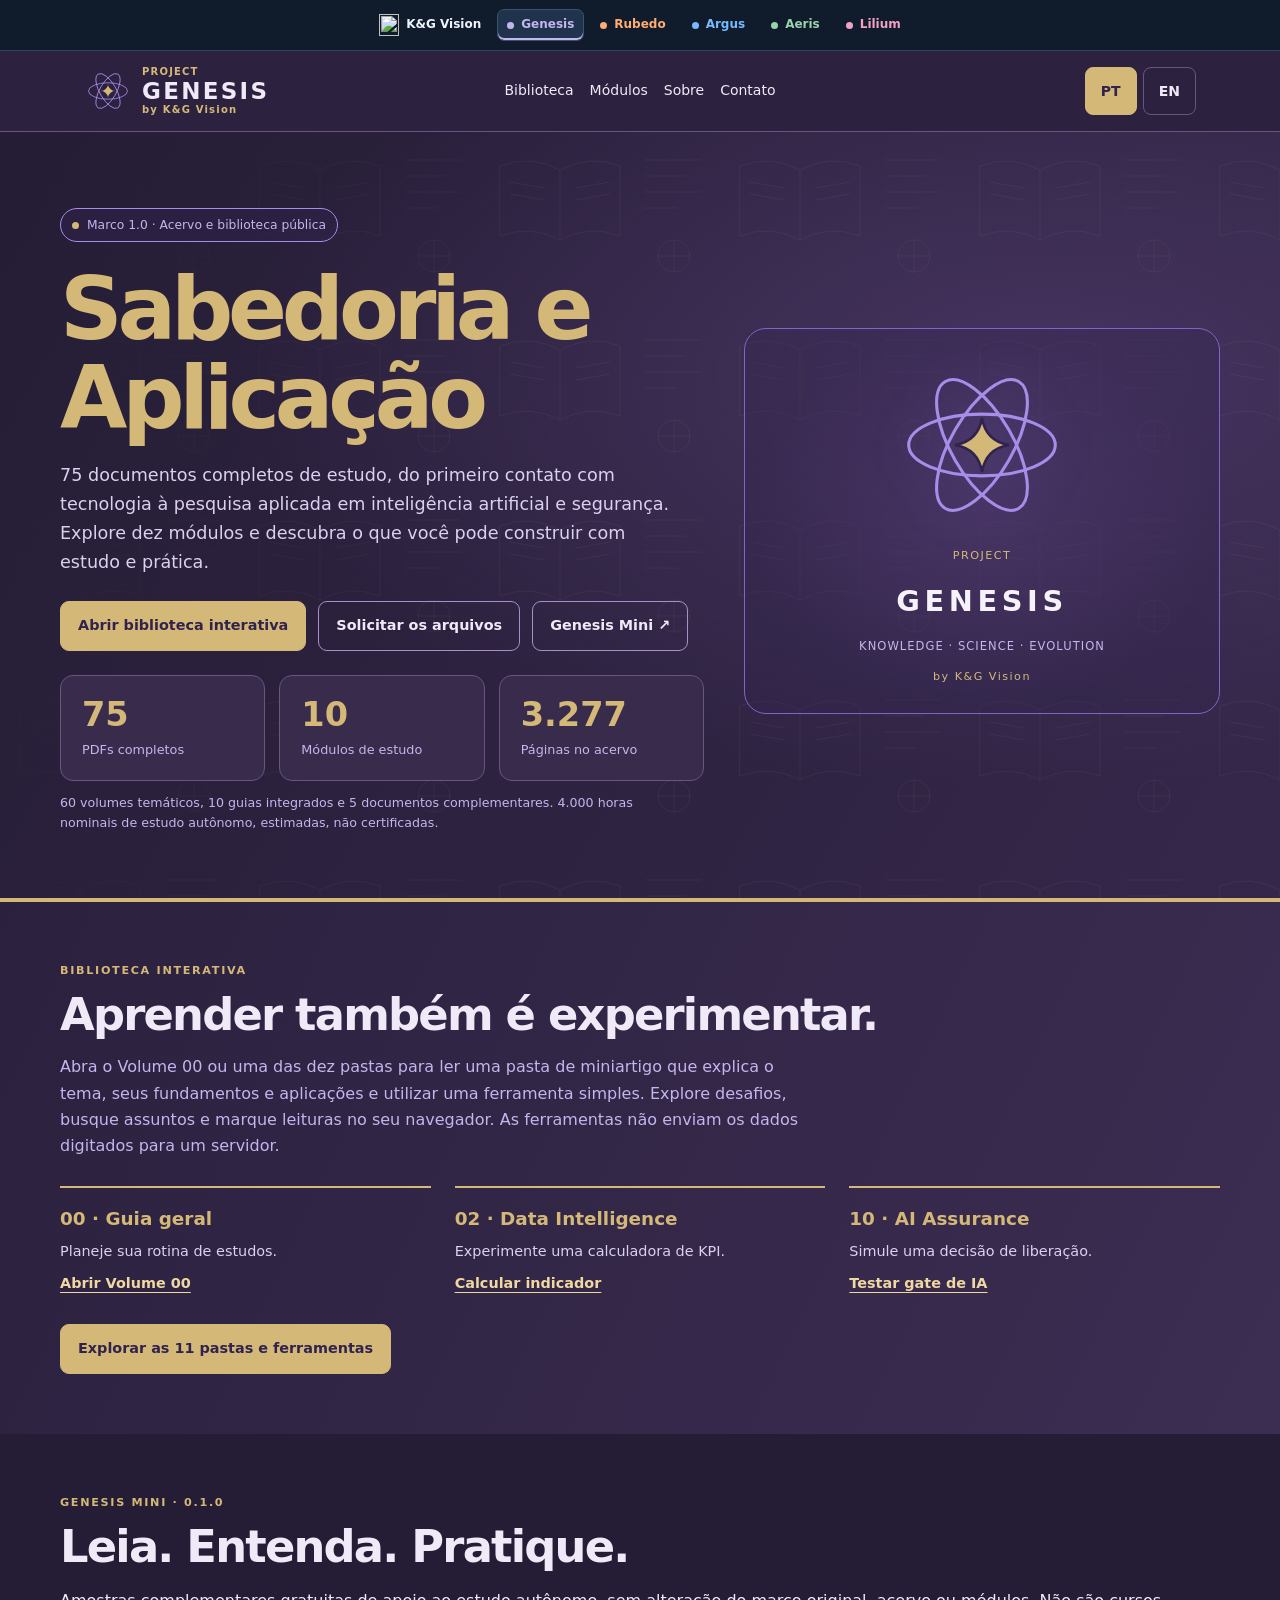
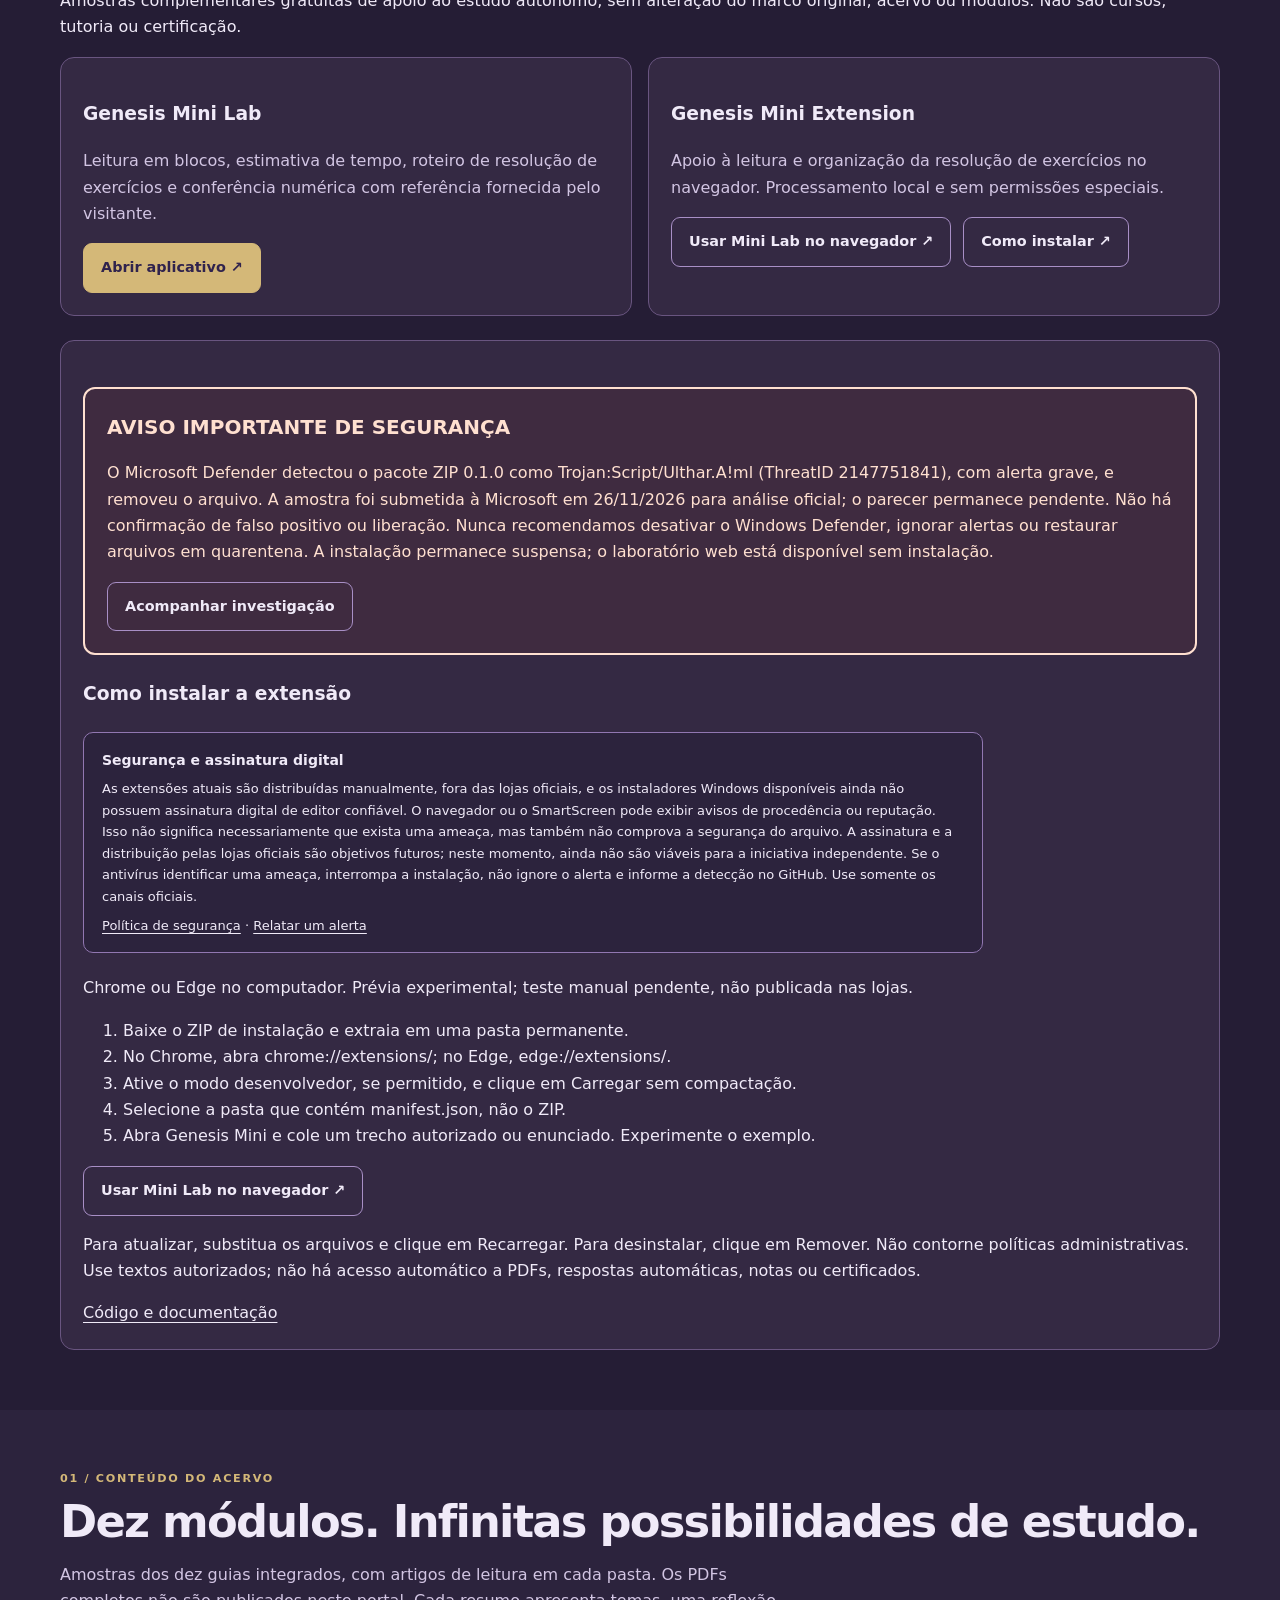
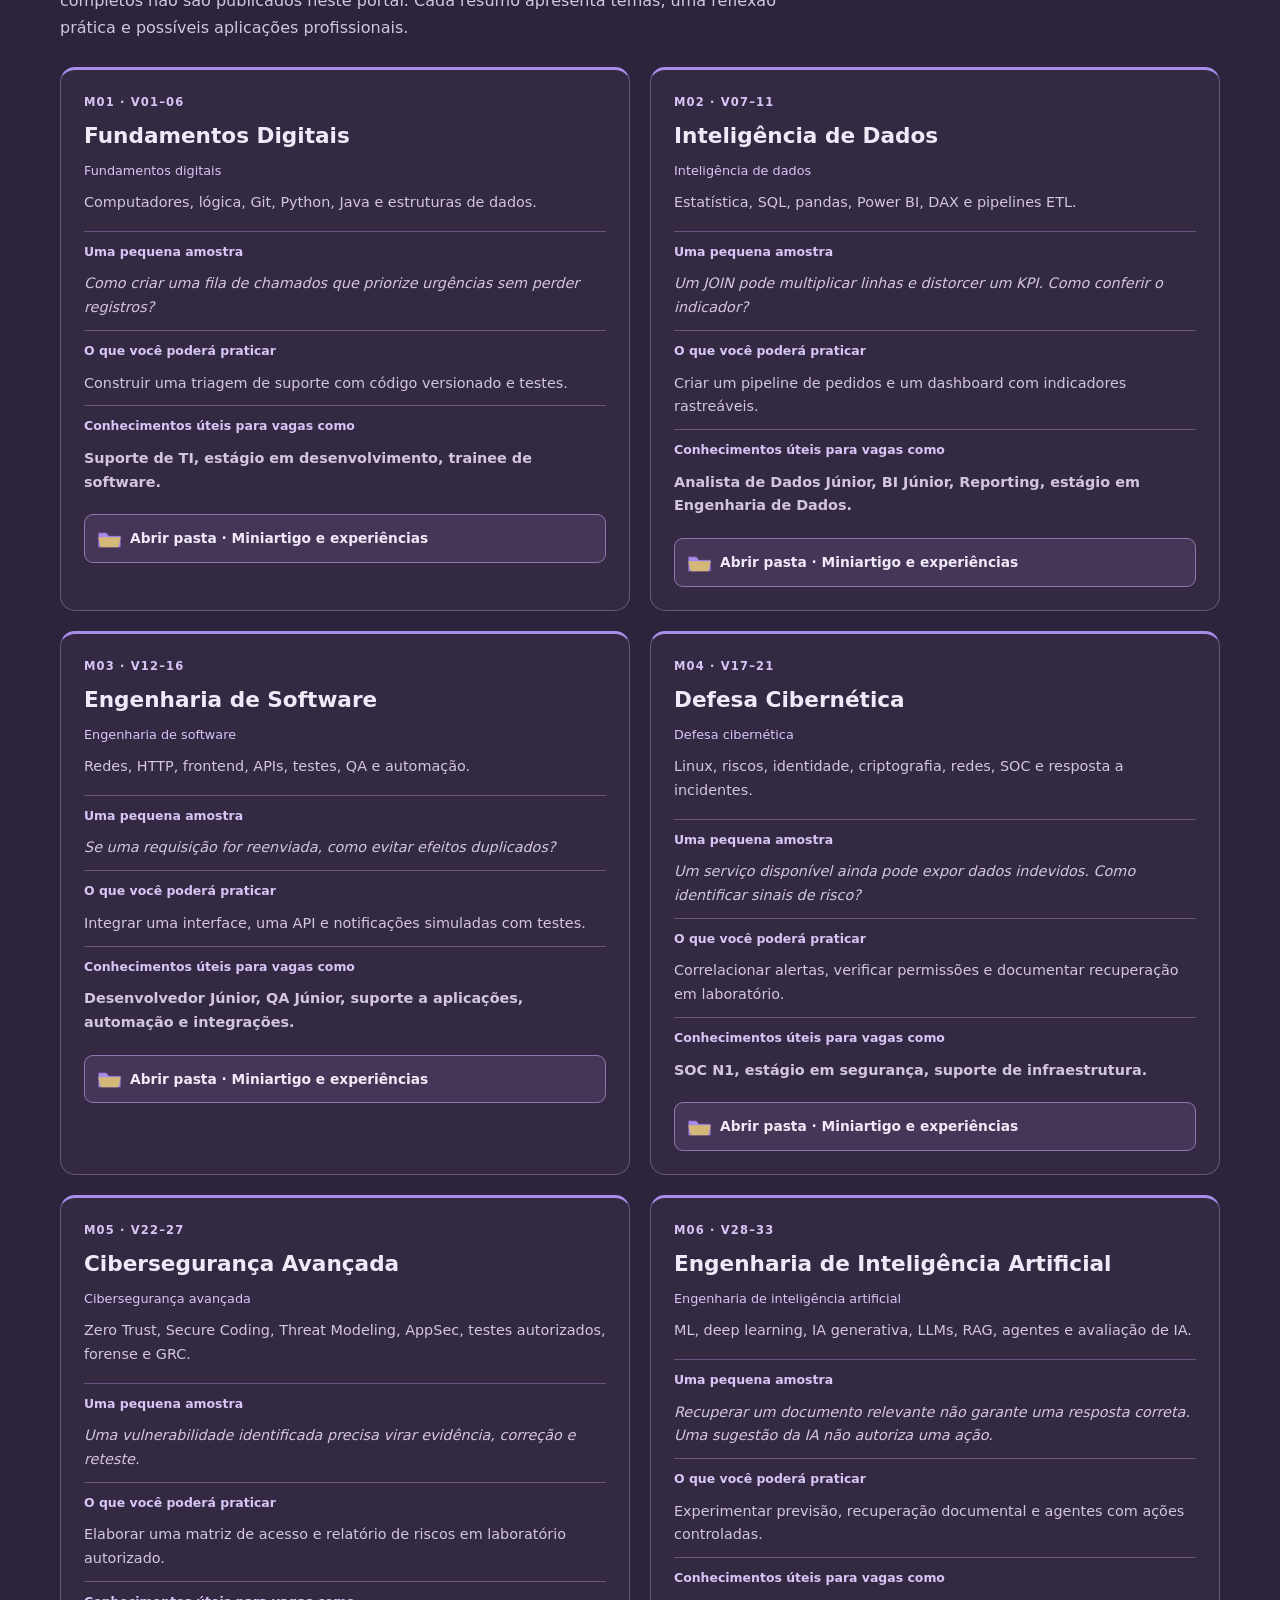
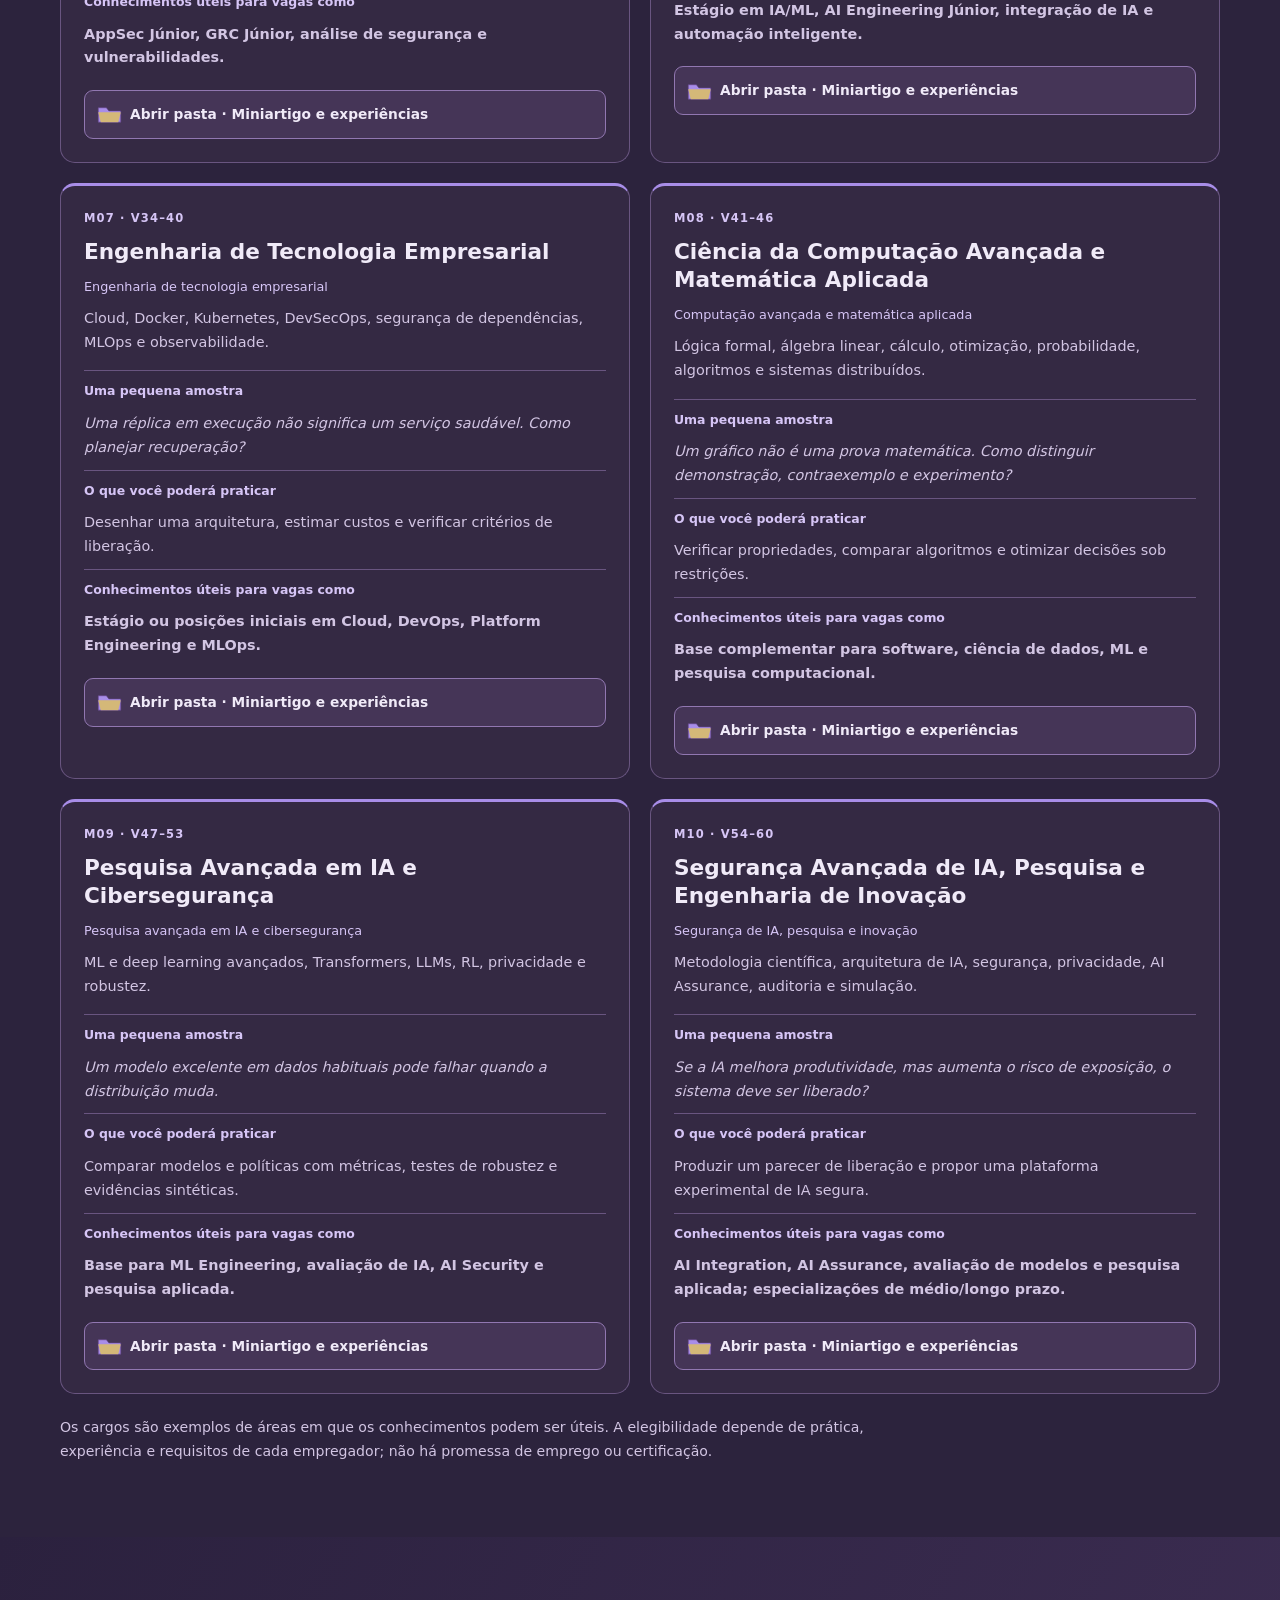
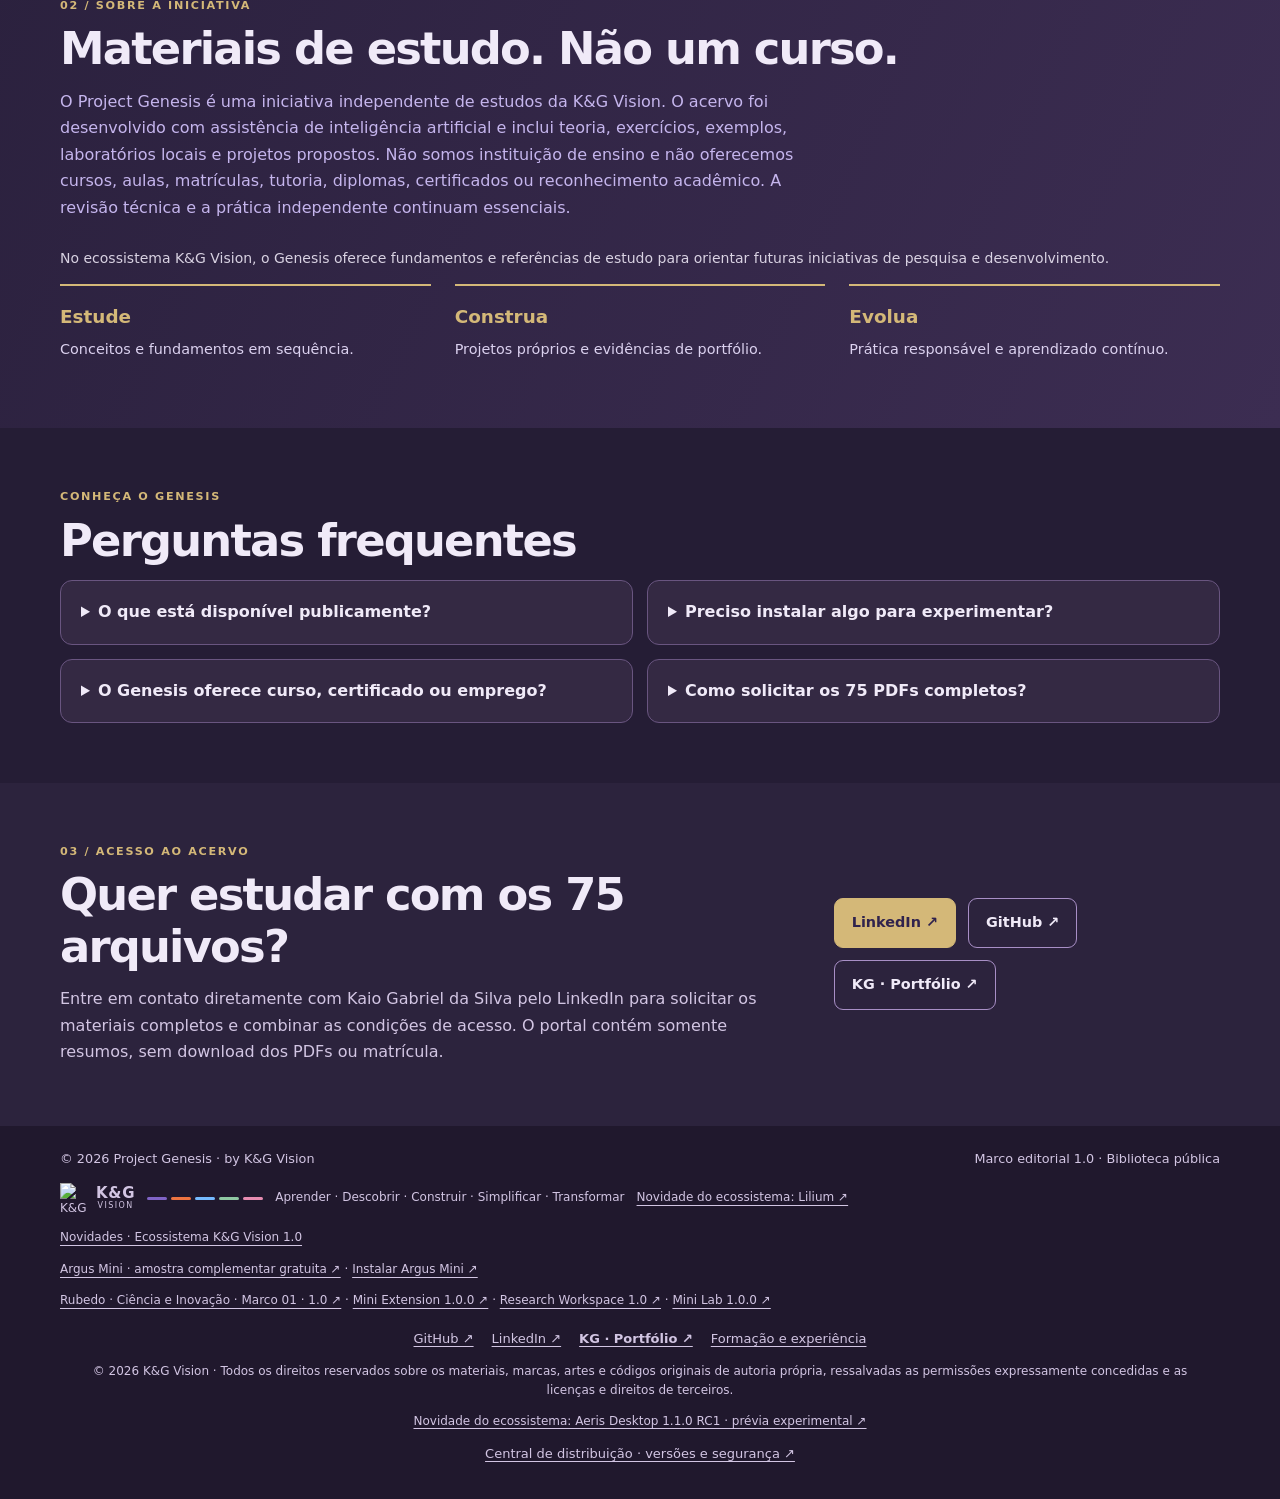
==== index.html @ 120a9e12 "Link official GRAAL distribution center from project portal and documentation" ====
<!doctype html>
<html lang="pt-BR"><head><meta charset="utf-8"><meta name="viewport" content="width=device-width,initial-scale=1"><title>Project Genesis — Sabedoria e Aplicação | K&amp;G Vision</title><meta name="description" content="Project Genesis: 75 documentos independentes de estudo em tecnologia, dados, IA e segurança. Conheça os dez módulos e solicite o acervo diretamente."><meta name="theme-color" content="#30234D"><meta property="og:title" content="Project Genesis — Sabedoria e Aplicação"><meta property="og:description" content="75 documentos de estudo. Dez módulos. Conheça os resumos e solicite os materiais diretamente."><meta property="og:type" content="website"><meta property="og:url" content="https://kgasil.github.io/genesis/"><link rel="canonical" href="https://kgasil.github.io/genesis/"><link rel="icon" href="assets/genesis-symbol.svg" type="image/svg+xml"><style>
:root{--deep:#30234D;--violet:#8064C7;--gold:#D4B878;--lavender:#C5B5ED;--paper:#D8D0E8;--surface:#E5DFF0;--white:#F5F2FA;--ink:#30234D;--muted:#544766;--line:#B8A9CE}
*{box-sizing:border-box}html{scroll-behavior:smooth;scroll-padding-top:24px}body{margin:0;background:var(--paper);color:var(--ink);font:16px/1.65 system-ui,-apple-system,BlinkMacSystemFont,"Segoe UI",sans-serif}a{color:inherit;text-underline-offset:4px}button{font:inherit}a:focus-visible,button:focus-visible{outline:3px solid var(--violet);outline-offset:4px}.wrap{width:min(1160px,calc(100% - 48px));margin:auto}.skip{position:absolute;left:-9999px}.skip:focus{left:12px;top:12px;background:var(--white);color:var(--deep);padding:12px;z-index:10}.ecosystem{background:#241A3A;color:var(--white);overflow-x:auto;scrollbar-width:thin;border-bottom:1px solid #594974}.eco-inner{display:flex;align-items:center;gap:6px;width:max-content;max-width:none;margin:auto;padding:7px 24px}.eco-inner a{display:flex;gap:8px;align-items:center;font-size:12px;text-decoration:none;border:1px solid transparent;padding:7px 12px;border-radius:7px;white-space:nowrap}.eco-inner a[aria-current],.eco-inner a:hover{background:#41315E;border-color:#69558D}.eco-inner a[aria-current]{box-shadow:inset 0 -2px var(--gold)}.eco-inner i{width:8px;height:8px;border-radius:50%;background:var(--accent);flex:none}.eco-inner small{font-size:10px;color:var(--lavender)}.eco-label{font-size:10px;letter-spacing:.12em;color:var(--lavender);font-weight:700;margin-right:8px}header{background:var(--deep);color:var(--white);border-bottom:1px solid #594974}.mainnav{display:flex;justify-content:space-between;align-items:center;min-height:85px;gap:20px}.brand{display:flex;gap:12px;align-items:center;text-decoration:none}.brand img{width:52px;height:52px}.brand strong{display:block;letter-spacing:.12em;font-size:1.1rem;line-height:1.15}.brand small{display:block;font-size:.68rem;letter-spacing:.12em;color:var(--gold)}.links{display:flex;align-items:center;gap:19px;font-size:.85rem}.links>a{text-decoration:none;color:var(--lavender)}.links>a:hover{color:var(--white)}.lang{display:flex;gap:4px}.lang button{border:1px solid #69558D;border-radius:7px;background:transparent;color:var(--lavender);font-size:.75rem;padding:6px 9px;cursor:pointer}.lang button[aria-pressed=true]{color:var(--deep);background:var(--gold);border-color:var(--gold)}
.hero{background:radial-gradient(ellipse at 80% 32%,#654D9366,transparent 55%),linear-gradient(120deg,#30234D,#382855);color:var(--white);padding:76px 0 64px;border-bottom:4px solid var(--gold)}.hero-grid{display:grid;grid-template-columns:1.15fr .85fr;gap:40px;align-items:center}.eyebrow{font-size:.7rem;font-weight:750;letter-spacing:.15em;text-transform:uppercase;color:#655087}.hero .eyebrow,.dark .eyebrow{color:var(--gold)}.status{display:inline-flex;align-items:center;gap:8px;font-size:.77rem;padding:6px 11px;border:1px solid #8064C7;border-radius:40px;color:var(--lavender);background:#30234D80}.status i{width:7px;height:7px;border-radius:50%;background:var(--gold)}h1{font-size:clamp(3rem,6.8vw,5.8rem);font-weight:740;letter-spacing:-.06em;line-height:1.02;margin:23px 0 18px}h1 span{display:block;color:var(--gold)}.lead{max-width:620px;color:#DBD1EF;font-size:1.1rem;margin:0 0 24px}.actions{display:flex;gap:12px;flex-wrap:wrap}.btn{display:inline-flex;align-items:center;justify-content:center;padding:12px 17px;border:1px solid #9D87BD;color:var(--white);text-decoration:none;font-weight:650;font-size:.9rem;border-radius:9px}.btn.primary{background:var(--gold);color:#30234D;border-color:var(--gold)}.btn:hover{filter:brightness(1.07)}.identity{position:relative;min-height:330px;display:flex;flex-direction:column;align-items:center;justify-content:center;gap:12px;border:1px solid #8064C780;border-radius:22px;background:radial-gradient(ellipse,#59417B66,transparent 70%),#30234D50;padding:26px;text-align:center}.identity img{width:180px;height:180px;filter:drop-shadow(0 0 20px #8064C740)}.identity strong{font-size:1.8rem;letter-spacing:.16em}.identity small{font-size:.7rem;color:var(--gold);letter-spacing:.13em}.identity p{font-size:.72rem;letter-spacing:.09em;color:var(--lavender);margin:0}.section{padding:60px 0}.section h2{font-size:clamp(1.8rem,4vw,2.8rem);letter-spacing:-.04em;line-height:1.15;margin:8px 0 14px}.intro{color:var(--muted);max-width:740px;margin:0 0 26px}.numbers{display:grid;grid-template-columns:repeat(3,1fr);gap:14px;margin-top:24px}.stat{background:#41315E;border:1px solid #69558D;border-radius:13px;padding:21px;color:var(--lavender)}.stat strong{display:block;color:var(--gold);font-size:2.1rem;line-height:1.1}.stat span{font-size:.8rem}.stat-note{margin:12px 0 0;color:var(--lavender);font-size:.79rem}.grid{display:grid;grid-template-columns:repeat(3,minmax(0,1fr));gap:16px}.card{padding:23px;background:var(--surface);border:1px solid var(--line);border-radius:15px;display:flex;flex-direction:column;gap:8px}.card .num{color:#69508F;font-size:.72rem;letter-spacing:.1em;font-weight:700}.card h3{font-size:1.2rem;margin:0}.card p{color:var(--muted);font-size:.9rem;margin:0;flex:1}.card .future{border-top:1px solid var(--line);padding-top:12px;margin-top:8px;font-weight:650;font-size:.77rem;color:#655087}.dark{background:linear-gradient(115deg,#30234D,#493769);color:var(--white)}.dark .intro{color:var(--lavender)}.values{display:grid;grid-template-columns:repeat(3,1fr);gap:24px}.value{border-top:2px solid var(--gold);padding-top:16px}.value strong{color:var(--gold);font-size:1.15rem}.value p{color:#DBD1EF;font-size:.9rem;margin:6px 0}.closing{display:flex;align-items:center;justify-content:space-between;gap:28px}.closing .intro{margin-bottom:0}.closing .btn{color:var(--deep);border-color:#9C88BD}.closing .primary{background:var(--deep);color:var(--white);border-color:var(--deep)}footer{background:#261C3B;color:var(--lavender);padding:22px 0;font-size:.8rem}.foot{display:flex;justify-content:space-between;gap:20px;flex-wrap:wrap}
@media(max-width:850px){.wrap{width:calc(100% - 32px)}.hero-grid{grid-template-columns:1fr;gap:26px}.hero{padding:48px 0}.section{padding:42px 0}.identity{min-height:260px}.identity img{width:130px;height:130px}.grid,.values{grid-template-columns:1fr}.links>a{display:none}.eco-inner{margin:0;padding:6px 16px}.eco-label{display:none}.closing{flex-direction:column;align-items:flex-start}}@media(max-width:500px){.numbers{gap:7px}.stat{padding:13px 9px}.stat strong{font-size:1.6rem}.stat span{font-size:.7rem}.eco-inner small{display:none}.brand strong{font-size:.9rem}.brand img{width:42px;height:42px}.mainnav{gap:8px}}@media(prefers-reduced-motion:reduce){html{scroll-behavior:auto}}
</style><style>/* Genesis preview refinement */.hero h1{color:var(--gold)}.hero .status{border-color:#A88DE8}.identity{border-color:#8064C7}.identity strong{color:#F5F2FA}.card{border-top:3px solid #8064C7}.card .future{color:#574174}.section .eyebrow{color:#5B447C}.dark .eyebrow{color:#D4B878}.eco-inner{justify-content:flex-start}.eco-inner a[aria-current=page]{color:#D4B878}@media(min-width:851px){.eco-inner{width:min(1160px,calc(100% - 48px));padding-left:0;padding-right:0}}@media(max-width:850px){.eco-inner{width:max-content;max-width:none}}</style><style>/* Genesis document plan */.numbers{grid-template-columns:repeat(3,minmax(0,1fr))}.numbers .stat:nth-child(4),.numbers .stat:nth-child(5){border-color:#9B83BE}.numbers .stat:nth-child(5) strong{color:#F0D8A0}@media(max-width:500px){.numbers{grid-template-columns:repeat(2,minmax(0,1fr))}.numbers .stat:first-child{grid-column:span 1}}</style><style>/* Independent study portal: availability first */.numbers{grid-template-columns:repeat(3,minmax(0,1fr))}.stat span{display:block;margin-top:7px;line-height:1.4}.stat-note{max-width:620px}@media(max-width:500px){.numbers{grid-template-columns:repeat(3,minmax(0,1fr))}.stat{padding:12px 8px}.stat span{font-size:.67rem}}</style><style>.kg-footer-wordmark{display:inline-flex;flex-direction:column;line-height:1.02;align-items:center;white-space:nowrap}.kg-footer-wordmark b{font-size:15px;font-weight:750;letter-spacing:.05em}.kg-footer-wordmark small{font-size:8px;font-weight:500;letter-spacing:.18em;color:inherit}</style><style>.module-grid{grid-template-columns:repeat(2,minmax(0,1fr));gap:20px}.module{gap:10px}.module h3{font-size:1.35rem;line-height:1.3}.module p{flex:none}.module .subname{font-size:.8rem;color:#655087}.module .topics{margin-bottom:6px}.mini-label{font-size:.78rem;color:#574174;border-top:1px solid var(--line);padding-top:10px}.module .taste{font-style:italic}.module .roles{font-weight:550}.career-note{font-size:.88rem;color:var(--muted);margin-top:22px;max-width:850px}@media(max-width:850px){.module-grid{grid-template-columns:1fr}}</style><style>.folder-open{display:flex;align-items:center;gap:8px;margin-top:10px;border:1px solid #A88DE8;background:#F5F2FA;padding:12px;border-radius:9px;text-decoration:none;font-size:.86rem;font-weight:700;color:#30234D}.folder-open:hover{background:#EEE6FA}.folder-open svg{flex:none}.value a{color:#F0D8A0;font-weight:650;font-size:.9rem}</style><style>.faq-grid{display:grid;grid-template-columns:repeat(2,minmax(0,1fr));gap:14px}.faq-item{background:var(--surface);border:1px solid var(--line);padding:18px 20px;border-radius:12px}.faq-item summary{font-weight:700;cursor:pointer;color:var(--ink)}.faq-item p{font-size:.92rem;color:var(--muted);margin:12px 0 0}@media(max-width:850px){.faq-grid{grid-template-columns:1fr}}</style><style id="kg-ecosystem-layout">/* K&G Vision shared website navigation · v1.0. Same structure on every public page. */
.kg-site-header{position:relative!important;top:auto!important;z-index:5;background:var(--kg-head-bg);color:var(--kg-head-ink);padding:0!important;border:0;border-bottom:1px solid var(--kg-head-line);backdrop-filter:none!important}
nav.kg-ecosystem{display:block!important;box-sizing:border-box;width:100%;max-width:100%;margin:0;padding:0!important;background:var(--kg-eco-bg);color:#edf4ff;border-bottom:1px solid var(--kg-eco-line);overflow-x:auto;scrollbar-width:thin;white-space:nowrap;font:12px/1.3 system-ui,-apple-system,BlinkMacSystemFont,"Segoe UI",sans-serif;scroll-padding-inline:16px}
.kg-eco-inner{box-sizing:border-box;width:max-content;min-width:min(100%,1160px);margin:0 auto;display:flex;align-items:center;gap:6px;padding:7px 24px}
.kg-eco-label{font-size:10px;font-weight:700;letter-spacing:.12em;color:var(--kg-eco-muted);margin-right:8px;flex:none}
.kg-site-header nav.kg-ecosystem a{display:inline-flex!important;align-items:center;gap:8px;flex:none;color:#edf4ff;font-weight:500;line-height:1.3;white-space:nowrap;text-decoration:none!important;border:1px solid transparent;border-radius:8px;padding:8px 12px!important}
.kg-site-header nav.kg-ecosystem a .kg-eco-dot{width:8px;height:8px;border-radius:50%;background:var(--kg-accent);display:block;flex:none}
.kg-site-header nav.kg-ecosystem a:hover,.kg-site-header nav.kg-ecosystem a[aria-current="page"]{background:var(--kg-eco-active);border-color:var(--kg-eco-line)}
.kg-site-header nav.kg-ecosystem a[aria-current="page"]{color:var(--kg-accent);box-shadow:inset 0 -2px var(--kg-accent);font-weight:650}
.kg-eco-home{--kg-accent:#EDF4FF}.kg-eco-rubedo{--kg-accent:#EEA05B}.kg-eco-vision{--kg-accent:#75BAFF}.kg-eco-genesis{--kg-accent:#C5B5ED}.kg-eco-aeris{--kg-accent:#8FC7A3}.kg-eco-lilium{--kg-accent:#E78CB1}
.kg-site-header[data-project="genesis"] .kg-eco-genesis{--kg-accent:#D4B878}
.kg-site-header .kg-mainbar{box-sizing:border-box;width:min(1160px,100%);margin:auto;padding:12px 24px;min-height:82px;display:grid;grid-template-columns:max-content minmax(0,1fr) max-content;align-items:center;gap:22px}
.kg-site-header .kg-project-brand{display:inline-flex;align-items:center;gap:10px;white-space:nowrap;text-decoration:none!important;color:var(--kg-head-ink);line-height:1.1}
.kg-project-brand>img,.kg-project-brand>svg{display:block;flex:none;width:44px;height:44px;object-fit:contain}
.kg-brand-text{display:flex;flex-direction:column;gap:3px}
.kg-brand-text>small{display:block;font:600 9px/1.1 system-ui,sans-serif;letter-spacing:.12em;color:var(--kg-head-muted)}
.kg-brand-text>strong{display:block;font:750 16px/1.1 system-ui,sans-serif;letter-spacing:.1em}
.kg-brand-text.kg-institutional{align-items:center;gap:3px}
.kg-brand-text.kg-institutional>strong{font-size:23px;letter-spacing:.05em}
.kg-brand-text.kg-institutional>small{font-size:10px;letter-spacing:.22em}
.kg-site-header nav.kg-local-nav{display:flex!important;align-items:center;justify-content:flex-end;gap:16px;min-width:0;overflow-x:auto;white-space:nowrap;scrollbar-width:thin;margin:0;padding:4px 0;color:var(--kg-head-ink);font:13px/1.4 system-ui,sans-serif}
.kg-site-header nav.kg-local-nav a{display:inline-flex!important;align-items:center;flex:none;color:var(--kg-head-ink);font-weight:500;text-decoration:none;padding:6px 0!important}
.kg-site-header nav.kg-local-nav a:hover{text-decoration:underline;text-underline-offset:4px}
.kg-language{display:flex;align-items:center;gap:4px;flex:none}
.kg-site-header .kg-language button{font:600 12px/1.2 system-ui,sans-serif;min-width:36px;min-height:34px;cursor:pointer;border:1px solid var(--kg-head-line);border-radius:7px;background:transparent;color:var(--kg-head-ink);padding:6px 8px}
.kg-site-header .kg-language button[aria-pressed="true"]{background:var(--kg-lang-bg);color:var(--kg-lang-ink);border-color:var(--kg-lang-bg)}
.kg-site-header a:focus-visible,.kg-site-header button:focus-visible{outline:2px solid var(--kg-focus);outline-offset:2px}
.kg-site-header nav.kg-ecosystem a:focus-visible{outline-offset:-3px;outline-color:#fff}
@media(max-width:1050px){.kg-site-header .kg-mainbar{grid-template-columns:minmax(0,1fr) max-content;gap:8px 16px;min-height:82px}.kg-project-brand{grid-row:1;grid-column:1}.kg-language{grid-row:1;grid-column:2;justify-self:end}.kg-site-header nav.kg-local-nav{grid-row:2;grid-column:1/-1;justify-content:flex-start}}
@media(max-width:650px){.kg-eco-inner{padding:7px 16px}.kg-eco-label{display:none}.kg-site-header nav.kg-ecosystem a{padding:8px 10px!important}.kg-site-header .kg-mainbar{padding:10px 16px}.kg-project-brand>img,.kg-project-brand>svg{width:40px;height:40px}.kg-site-header nav.kg-local-nav{gap:14px}}
</style><style>/* GRAAL Rubedo navigation: preserve the warm accent on dark ecosystem bars. */
.kg-site-header .kg-ecosystem a.kg-eco-rubedo{color:#FFD0A6!important;-webkit-text-fill-color:#FFD0A6!important;opacity:1!important}.kg-site-header .kg-ecosystem a.kg-eco-rubedo .kg-eco-dot{background:#F2A263!important}
</style><style id="kg-graal-navigation-v2">
nav.kg-graal-bar{box-sizing:border-box!important;display:block!important;width:100%!important;max-width:none!important;margin:0!important;padding:0!important;background:#101B2B!important;color:#EDF4FF!important;border:0!important;border-bottom:1px solid #30445D!important;border-radius:0!important;overflow-x:auto!important;overflow-y:hidden!important;white-space:nowrap!important;scrollbar-width:thin;position:static!important;font:12px/1.3 system-ui,-apple-system,BlinkMacSystemFont,"Segoe UI",sans-serif!important}
nav.kg-graal-bar .kg-graal-inner{box-sizing:border-box!important;display:flex!important;align-items:center!important;justify-content:center!important;gap:6px!important;width:max-content!important;min-width:100%!important;max-width:none!important;margin:0 auto!important;padding:6px 20px!important}
nav.kg-graal-bar a{box-sizing:border-box!important;display:inline-flex!important;align-items:center!important;gap:7px!important;flex:none!important;white-space:nowrap!important;font:650 12px/1.3 system-ui,-apple-system,BlinkMacSystemFont,"Segoe UI",sans-serif!important;text-decoration:none!important;color:var(--graal-accent)!important;-webkit-text-fill-color:var(--graal-accent)!important;opacity:1!important;background:transparent!important;border:1px solid transparent!important;border-radius:7px!important;margin:0!important;padding:7px 9px!important;box-shadow:none!important}
nav.kg-graal-bar a::before,nav.kg-graal-bar a::after{content:none!important;display:none!important}
nav.kg-graal-bar a:hover,nav.kg-graal-bar a[aria-current]{background:#20334C!important;border-color:#3A506B!important}
nav.kg-graal-bar a[aria-current]{box-shadow:inset 0 -2px var(--graal-accent)!important}
nav.kg-graal-bar a:focus-visible{outline:2px solid var(--graal-accent)!important;outline-offset:-2px!important}
nav.kg-graal-bar .kg-graal-dot{display:block!important;width:7px!important;height:7px!important;flex:0 0 7px!important;border-radius:50%!important;background:var(--graal-accent)!important}
nav.kg-graal-bar .kg-graal-shield{display:block!important;width:20px!important;height:22px!important;max-width:none!important;flex:none!important;margin:0!important;object-fit:contain!important}
@media(max-width:650px){nav.kg-graal-bar .kg-graal-inner{padding:5px 10px!important;gap:3px!important}nav.kg-graal-bar a{padding:7px 8px!important}}
</style>

<style id="kg-subtle-hero-art">
@media screen {
.hero{position:relative;isolation:isolate;overflow:hidden}
.hero::before{content:"";position:absolute;inset:0;z-index:0;pointer-events:none;background:none;background-image:url("data:image/svg+xml,%3Csvg xmlns='http://www.w3.org/2000/svg' width='240' height='180' viewBox='0 0 240 180'%3E%3Cg fill='none' stroke='%23E0C88E' stroke-width='.85' stroke-linecap='round' stroke-linejoin='round'%3E%3Cpath d='M20 34Q50 22 80 38V108Q50 92 20 104ZM80 38Q110 22 140 34V104Q110 92 80 108M30 50L64 56M30 62L64 68M96 56L130 50M96 68L130 62M165 28H220M165 44H205M165 60H220M165 76H197'/%3E%3Ccircle cx='194' cy='124' r='16'/%3E%3Cpath d='M178 124H210M194 108V140'/%3E%3C/g%3E%3C/svg%3E");background-repeat:repeat;background-size:240px 180px;opacity:0.07;mask-image:linear-gradient(100deg,transparent 0%,#000 38%,#000 100%);-webkit-mask-image:linear-gradient(100deg,transparent 0%,#000 38%,#000 100%)}
.hero>.wrap{position:relative;z-index:1}
@media(max-width:700px){.hero::before{opacity:calc(0.07 * .65);background-size:200px 150px;mask-image:linear-gradient(90deg,transparent,#000);-webkit-mask-image:linear-gradient(90deg,transparent,#000)}}
}
</style>
<!-- kg-distribution-notice-v1 -->
<style>
/* Genesis home — ecosystem dark palette */
@media screen {
:root{color-scheme:dark;--paper:#251D35;--surface:#342943;--ink:#F0EAF8;--muted:#D2C5E3;--line:#695580}
body{background:var(--paper);color:var(--ink)}
.kg-site-header[data-project="genesis"]{--kg-head-bg:#2C223F!important;--kg-head-ink:#F0EAF8!important;--kg-head-line:#695580!important}
.hero{background:radial-gradient(ellipse at 80% 32%,#58427888,transparent 55%),linear-gradient(120deg,#251D35,#35274A);color:var(--ink)}
.dark{background:linear-gradient(115deg,#2B213E,#3C2D52);color:var(--ink)}
#genesis-mini,#faq{background:#251D35}
#guias,#contato{background:#2C233D}
.section .eyebrow,.dark .eyebrow{color:var(--gold)}
.stat{background:#382B4C;border-color:var(--line)}
.card,.faq-item{background:var(--surface);color:var(--ink);border-color:var(--line)}
.card{border-top-color:#A88DE8}
.card .num,.card .future,.module .subname,.mini-label{color:#D6C5F6}
.folder-open{background:#453557;color:#F0EAF8;border-color:#9177B1}
.folder-open:hover{background:#504067}
#genesis-mini article,#instalar-extensao{background:var(--surface);border-color:var(--line)!important}
#genesis-mini article p{color:var(--muted)}
#instalar-extensao aside[role="alert"]{background:#3F2B40;color:#FFE0D0}
#instalar-extensao .kg-distribution-notice{background:#2C233D;color:var(--ink);border-color:#9177B1!important}
.btn:not(.primary),.closing .btn:not(.primary){color:var(--ink);border-color:#A88FC6;background:transparent}
.btn.primary,.closing .btn.primary{background:var(--gold);color:#30234D;border-color:var(--gold)}
a:focus-visible,button:focus-visible,summary:focus-visible{outline-color:#D4B878}
footer{background:#20182D;color:var(--muted)}
.skip:focus{background:var(--surface);color:var(--ink)}
}
</style>
<style id="kg-mainbar-rubedo-layout">
/* Main header aligned to the Rubedo reference; project palettes remain local. */
.kg-site-header .kg-mainbar{box-sizing:border-box;width:100%;max-width:1160px;margin:0 auto;padding:15px 24px;min-height:80px;display:grid;grid-template-columns:minmax(180px,1fr) minmax(0,max-content) minmax(180px,1fr);align-items:center;gap:16px}
.kg-site-header .kg-project-brand{grid-row:1;grid-column:1;justify-self:start;display:inline-flex;align-items:center;gap:10px;line-height:1.15;margin:0;padding:0;min-width:0}
.kg-site-header .kg-project-brand>img,.kg-site-header .kg-project-brand>svg{display:block;width:48px;height:48px;max-width:none;flex:none;object-fit:contain;margin:0}
.kg-site-header .kg-brand-text{display:flex;flex-direction:column;gap:0;line-height:1.15}
.kg-site-header .kg-brand-text>small{font:700 10px/1.15 system-ui,sans-serif;letter-spacing:.12em}
.kg-site-header .kg-brand-text>strong{font:800 23px/1.15 system-ui,sans-serif;letter-spacing:.1em}
.kg-site-header .kg-brand-text.kg-institutional{align-items:center;gap:2px}
.kg-site-header .kg-brand-text.kg-institutional>strong{letter-spacing:.05em}
.kg-site-header .kg-brand-text.kg-institutional>small{letter-spacing:.22em}
.kg-site-header nav.kg-local-nav{grid-row:1;grid-column:2;order:0;display:flex!important;align-items:center;justify-content:center;justify-content:safe center;gap:16px;width:100%;max-width:100%;min-width:0;flex-wrap:nowrap;overflow-x:auto;white-space:nowrap;scrollbar-width:thin;margin:0;padding:0;font:14px/1.4 system-ui,sans-serif}
.kg-site-header nav.kg-local-nav a{display:inline-flex!important;align-items:center;flex:none;font-weight:500;padding:6px 0!important}
.kg-site-header .kg-language{grid-row:1;grid-column:3;justify-self:end;display:flex;align-items:center;gap:6px;margin:0}
.kg-site-header .kg-language button{box-sizing:border-box;min-width:52px;min-height:48px;padding:10px 15px;border-radius:8px;font:650 14px/1.2 system-ui,sans-serif;margin:0}
@media(max-width:1050px){.kg-site-header .kg-mainbar{grid-template-columns:minmax(0,1fr) max-content;gap:8px 16px;padding:12px 24px}.kg-site-header .kg-language{grid-column:2}.kg-site-header nav.kg-local-nav{grid-row:2;grid-column:1/-1;justify-content:flex-start;justify-content:safe center;padding:4px 0}}
@media(max-width:650px){.kg-site-header .kg-mainbar{padding:12px 18px;gap:8px 12px}.kg-site-header .kg-project-brand>img,.kg-site-header .kg-project-brand>svg{width:40px;height:40px}.kg-site-header .kg-brand-text>strong{font-size:20px}.kg-site-header nav.kg-local-nav{gap:14px}.kg-site-header .kg-language button{min-width:44px;min-height:44px;padding:8px 11px}}
</style>
</head><body><a class="skip" href="#main" data-pt="Ir ao conteúdo" data-en="Skip to content">Ir ao conteúdo</a><header class="kg-site-header" data-project="genesis" style="--kg-eco-bg:#241A3A;--kg-eco-line:#69558D;--kg-eco-muted:#C5B5ED;--kg-eco-active:#41315E;--kg-head-bg:#30234D;--kg-head-ink:#F5F2FA;--kg-head-muted:#D4B878;--kg-head-line:#69558D;--kg-lang-bg:#D4B878;--kg-lang-ink:#30234D;--kg-focus:#D4B878"><nav class="kg-graal-bar" aria-label="K&amp;G Vision ecosystem"><div class="kg-graal-inner"><a href="https://kgasil.github.io/" style="--graal-accent:#EDF4FF"><img class="kg-graal-shield" src="https://kgasil.github.io/assets/kg-symbol.svg" width="20" height="22" alt="">K&amp;G Vision</a><a href="https://kgasil.github.io/genesis/" style="--graal-accent:#C5B5ED" aria-current="page"><i class="kg-graal-dot" aria-hidden="true"></i>Genesis</a><a href="https://kgasil.github.io/rubedo/" style="--graal-accent:#FFAD72"><i class="kg-graal-dot" aria-hidden="true"></i>Rubedo</a><a href="https://kgasil.github.io/argus/" style="--graal-accent:#75BAFF"><i class="kg-graal-dot" aria-hidden="true"></i>Argus</a><a href="https://kgasil.github.io/aeris/" style="--graal-accent:#9BD2AB"><i class="kg-graal-dot" aria-hidden="true"></i>Aeris</a><a href="https://kgasil.github.io/lilium/" style="--graal-accent:#F4A2C3"><i class="kg-graal-dot" aria-hidden="true"></i>Lilium</a></div></nav><div class="kg-mainbar"><a class="kg-project-brand" href="#inicio" aria-label="Project Genesis"><img src="assets/genesis-symbol.svg" alt=""><span class="kg-brand-text"><small>PROJECT</small><strong>GENESIS</strong><small>by K&amp;G Vision</small></span></a><nav class="kg-local-nav" aria-label="Navigation"><a href="biblioteca.html" data-pt="Biblioteca" data-en="Library">Biblioteca</a><a href="#guias" data-pt="Módulos" data-en="Modules">Módulos</a><a href="#sobre" data-pt="Sobre" data-en="About">Sobre</a><a href="#contato" data-pt="Contato" data-en="Contact">Contato</a></nav><div class="kg-language" aria-label="Language"><button id="pt" type="button" aria-pressed="true">PT</button><button id="en" type="button" aria-pressed="false">EN</button></div></div></header>
<main id="main"><section id="inicio" class="hero"><div class="wrap hero-grid"><div><div class="status"><i></i><span data-pt="Marco 1.0 · Acervo e biblioteca pública" data-en="1.0 milestone · Editorial collection and public library">Marco 1.0 · Acervo e biblioteca pública</span></div><h1 data-pt="Sabedoria e Aplicação" data-en="Wisdom &amp; Application">Sabedoria e Aplicação</h1><p class="lead" data-pt="75 documentos completos de estudo, do primeiro contato com tecnologia à pesquisa aplicada em inteligência artificial e segurança. Explore dez módulos e descubra o que você pode construir com estudo e prática." data-en="75 complete self-study documents, from first steps in technology to applied AI and security research. Explore ten modules and discover what you can build through study and practice.">75 documentos completos de estudo, do primeiro contato com tecnologia à pesquisa aplicada em inteligência artificial e segurança. Explore dez módulos e descubra o que você pode construir com estudo e prática.</p><div class="actions"><a class="btn primary" href="biblioteca.html" data-pt="Abrir biblioteca interativa" data-en="Open interactive library">Abrir biblioteca interativa</a><a class="btn" href="#contato" data-pt="Solicitar os arquivos" data-en="Request the files">Solicitar os arquivos</a><a class="btn" href="mini/" data-pt="Genesis Mini ↗" data-en="Genesis Mini ↗">Genesis Mini ↗</a></div><div class="numbers"><div class="stat"><strong>75</strong><span data-pt="PDFs completos" data-en="Complete PDFs">PDFs completos</span></div><div class="stat"><strong>10</strong><span data-pt="Módulos de estudo" data-en="Study modules">Módulos de estudo</span></div><div class="stat"><strong>3.277</strong><span data-pt="Páginas no acervo" data-en="Pages in the collection">Páginas no acervo</span></div></div><p class="stat-note" data-pt="60 volumes temáticos, 10 guias integrados e 5 documentos complementares. 4.000 horas nominais de estudo autônomo, estimadas, não certificadas." data-en="60 topic volumes, 10 integrated guides and 5 companion documents. An estimated 4,000 nominal self-study hours, not certified.">60 volumes temáticos, 10 guias integrados e 5 documentos complementares. 4.000 horas nominais de estudo autônomo, estimadas, não certificadas.</p></div><div class="identity"><img src="assets/genesis-symbol.svg" alt="Project Genesis"><small>PROJECT</small><strong>GENESIS</strong><p>KNOWLEDGE · SCIENCE · EVOLUTION</p><small>by K&amp;G Vision</small></div></div></section>
<section id="biblioteca" class="section dark"><div class="wrap"><div class="eyebrow" data-pt="Biblioteca interativa" data-en="Interactive library">Biblioteca interativa</div><h2 data-pt="Aprender também é experimentar." data-en="Learning also means experimenting.">Aprender também é experimentar.</h2><p class="intro" data-pt="Abra o Volume 00 ou uma das dez pastas para ler uma pasta de miniartigo que explica o tema, seus fundamentos e aplicações e utilizar uma ferramenta simples. Explore desafios, busque assuntos e marque leituras no seu navegador. As ferramentas não enviam os dados digitados para um servidor." data-en="Open Volume 00 or one of ten folders to read a mini-article folder explaining the topic, foundations and applications and use a simple tool. Explore challenges, search topics and mark previews as read in your browser. The tools do not send entered data to a server.">Abra o Volume 00 ou uma das dez pastas para ler uma pasta de miniartigo que explica o tema, seus fundamentos e aplicações e utilizar uma ferramenta simples. Explore desafios, busque assuntos e marque leituras no seu navegador. As ferramentas não enviam os dados digitados para um servidor.</p><div class="values"><div class="value"><strong>00 · <span data-pt="Guia geral" data-en="General guide">Guia geral</span></strong><p data-pt="Planeje sua rotina de estudos." data-en="Plan your study routine.">Planeje sua rotina de estudos.</p><a href="biblioteca.html#m00"><span data-pt="Abrir Volume 00" data-en="Open Volume 00">Abrir Volume 00</span></a></div><div class="value"><strong>02 · Data Intelligence</strong><p data-pt="Experimente uma calculadora de KPI." data-en="Try a KPI calculator.">Experimente uma calculadora de KPI.</p><a href="biblioteca.html#m02"><span data-pt="Calcular indicador" data-en="Calculate KPI">Calcular indicador</span></a></div><div class="value"><strong>10 · AI Assurance</strong><p data-pt="Simule uma decisão de liberação." data-en="Simulate a release decision.">Simule uma decisão de liberação.</p><a href="biblioteca.html#m10"><span data-pt="Testar gate de IA" data-en="Try AI gate">Testar gate de IA</span></a></div></div><div class="actions" style="margin-top:28px"><a class="btn primary" href="biblioteca.html"><span data-pt="Explorar as 11 pastas e ferramentas" data-en="Explore all 11 folders and tools">Explorar as 11 pastas e ferramentas</span></a></div></div></section><section id="genesis-mini" class="section"><div class="wrap"><div class="eyebrow">GENESIS MINI · 0.1.0</div><h2 data-pt="Leia. Entenda. Pratique." data-en="Read. Understand. Practice.">Leia. Entenda. Pratique.</h2><p data-pt="Amostras complementares gratuitas de apoio ao estudo autônomo, sem alteração do marco original, acervo ou módulos. Não são cursos, tutoria ou certificação." data-en="Free complementary self-study aids, without changing the original milestone, collection or modules. Not courses, tutoring or certification.">Amostras complementares gratuitas de apoio ao estudo autônomo, sem alteração do marco original, acervo ou módulos. Não são cursos, tutoria ou certificação.</p><div style="display:grid;grid-template-columns:repeat(auto-fit,minmax(min(260px,100%),1fr));gap:16px"><article style="padding:22px;border:1px solid #dcd2ee;border-radius:14px"><h3>Genesis Mini Lab</h3><p data-pt="Leitura em blocos, estimativa de tempo, roteiro de resolução de exercícios e conferência numérica com referência fornecida pelo visitante." data-en="Reading blocks, estimated duration, exercise-solving checklist and numeric comparison with a visitor-supplied reference.">Leitura em blocos, estimativa de tempo, roteiro de resolução de exercícios e conferência numérica com referência fornecida pelo visitante.</p><a class="btn primary" href="mini/" data-pt="Abrir aplicativo ↗" data-en="Open application ↗">Abrir aplicativo ↗</a></article><article style="padding:22px;border:1px solid #dcd2ee;border-radius:14px"><h3>Genesis Mini Extension</h3><p data-pt="Apoio à leitura e organização da resolução de exercícios no navegador. Processamento local e sem permissões especiais." data-en="Reading and exercise organization in the browser. Local processing and no special permissions.">Apoio à leitura e organização da resolução de exercícios no navegador. Processamento local e sem permissões especiais.</p><div class="actions"><a class="btn" href="https://kgasil.github.io/genesis/mini/" data-pt="Usar Mini Lab no navegador ↗" data-en="Use Mini Lab in your browser ↗">Usar Mini Lab no navegador ↗</a><a class="btn" href="#instalar-extensao" data-pt="Como instalar ↗" data-en="Installation guide ↗">Como instalar ↗</a></div></article></div><div id="instalar-extensao" style="margin-top:24px;border:1px solid #dcd2ee;border-radius:14px;padding:22px"><aside role="alert" aria-label="Security alert" style="margin:24px 0;padding:22px;border:2px solid currentColor;border-radius:12px;line-height:1.65"><strong style="display:block;font-size:20px;margin-bottom:12px" data-pt="AVISO IMPORTANTE DE SEGURANÇA" data-en="IMPORTANT SECURITY NOTICE">AVISO IMPORTANTE DE SEGURANÇA</strong><p data-pt="O Microsoft Defender detectou o pacote ZIP 0.1.0 como Trojan:Script/Ulthar.A!ml (ThreatID 2147751841), com alerta grave, e removeu o arquivo. A amostra foi submetida à Microsoft em 26/11/2026 para análise oficial; o parecer permanece pendente. Não há confirmação de falso positivo ou liberação. Nunca recomendamos desativar o Windows Defender, ignorar alertas ou restaurar arquivos em quarentena. A instalação permanece suspensa; o laboratório web está disponível sem instalação." data-en="Microsoft Defender detected the 0.1.0 ZIP as Trojan:Script/Ulthar.A!ml (ThreatID 2147751841), rated severe, and removed the file. The sample was submitted to Microsoft on November 26, 2026 for official review; the verdict is pending. No false-positive determination or clearance has been confirmed. We never recommend disabling Windows Defender, bypassing warnings or restoring quarantined files. Installation remains paused; the web lab is available without installation.">O Microsoft Defender detectou o pacote ZIP 0.1.0 como Trojan:Script/Ulthar.A!ml (ThreatID 2147751841), com alerta grave, e removeu o arquivo. A amostra foi submetida à Microsoft em 26/11/2026 para análise oficial; o parecer permanece pendente. Não há confirmação de falso positivo ou liberação. Nunca recomendamos desativar o Windows Defender, ignorar alertas ou restaurar arquivos em quarentena. A instalação permanece suspensa; o laboratório web está disponível sem instalação.</p><a class="btn" href="https://github.com/Kgasil/genesis/issues/1" data-pt="Acompanhar investigação" data-en="Follow investigation">Acompanhar investigação</a></aside><h3 data-pt="Como instalar a extensão" data-en="How to install the extension">Como instalar a extensão</h3><aside class="kg-distribution-notice" role="note" style="margin:22px 0;padding:16px 18px;border:1px solid currentColor;border-radius:10px;font-size:13px;line-height:1.65;max-width:900px;overflow-wrap:anywhere"><strong style="display:block;margin-bottom:6px;font-size:14px" data-pt="Segurança e assinatura digital" data-en="Security and digital signing">Segurança e assinatura digital</strong><p style="margin:0 0 8px" data-pt="As extensões atuais são distribuídas manualmente, fora das lojas oficiais, e os instaladores Windows disponíveis ainda não possuem assinatura digital de editor confiável. O navegador ou o SmartScreen pode exibir avisos de procedência ou reputação. Isso não significa necessariamente que exista uma ameaça, mas também não comprova a segurança do arquivo. A assinatura e a distribuição pelas lojas oficiais são objetivos futuros; neste momento, ainda não são viáveis para a iniciativa independente. Se o antivírus identificar uma ameaça, interrompa a instalação, não ignore o alerta e informe a detecção no GitHub. Use somente os canais oficiais." data-en="Current extensions are distributed manually outside official stores, and available Windows installers do not yet have a trusted publisher digital signature. The browser or SmartScreen may show origin or reputation warnings. This does not necessarily indicate a threat, but it does not establish file safety either. Signing and official store distribution are future goals and are not currently feasible for this independent initiative. If antivirus software detects a threat, stop installation, do not bypass the warning, and report the detection on GitHub. Use official channels only.">As extensões atuais são distribuídas manualmente, fora das lojas oficiais, e os instaladores Windows disponíveis ainda não possuem assinatura digital de editor confiável. O navegador ou o SmartScreen pode exibir avisos de procedência ou reputação. Isso não significa necessariamente que exista uma ameaça, mas também não comprova a segurança do arquivo. A assinatura e a distribuição pelas lojas oficiais são objetivos futuros; neste momento, ainda não são viáveis para a iniciativa independente. Se o antivírus identificar uma ameaça, interrompa a instalação, não ignore o alerta e informe a detecção no GitHub. Use somente os canais oficiais.</p><a href="https://github.com/Kgasil/genesis/blob/main/SECURITY.md" style="color:inherit;text-decoration:underline;text-underline-offset:3px" data-pt="Política de segurança" data-en="Security policy">Política de segurança</a> · <a href="https://github.com/Kgasil/genesis/issues" style="color:inherit;text-decoration:underline;text-underline-offset:3px" data-pt="Relatar um alerta" data-en="Report a warning">Relatar um alerta</a></aside><p data-pt="Chrome ou Edge no computador. Prévia experimental; teste manual pendente, não publicada nas lojas." data-en="Desktop Chrome or Edge. Experimental preview; manual browser testing pending, not listed in stores.">Chrome ou Edge no computador. Prévia experimental; teste manual pendente, não publicada nas lojas.</p><ol><li data-pt="Baixe o ZIP de instalação e extraia em uma pasta permanente." data-en="Download and extract the installation ZIP to a permanent folder.">Baixe o ZIP de instalação e extraia em uma pasta permanente.</li><li data-pt="No Chrome, abra chrome://extensions/; no Edge, edge://extensions/." data-en="Open chrome://extensions/ in Chrome or edge://extensions/ in Edge.">No Chrome, abra chrome://extensions/; no Edge, edge://extensions/.</li><li data-pt="Ative o modo desenvolvedor, se permitido, e clique em Carregar sem compactação." data-en="Enable Developer mode, if permitted, and select Load unpacked.">Ative o modo desenvolvedor, se permitido, e clique em Carregar sem compactação.</li><li data-pt="Selecione a pasta que contém manifest.json, não o ZIP." data-en="Select the extracted folder containing manifest.json, not the ZIP.">Selecione a pasta que contém manifest.json, não o ZIP.</li><li data-pt="Abra Genesis Mini e cole um trecho autorizado ou enunciado. Experimente o exemplo." data-en="Open Genesis Mini and paste authorized reading material or an exercise. Try the example.">Abra Genesis Mini e cole um trecho autorizado ou enunciado. Experimente o exemplo.</li></ol><a class="btn" href="https://kgasil.github.io/genesis/mini/" data-pt="Usar Mini Lab no navegador ↗" data-en="Use Mini Lab in your browser ↗">Usar Mini Lab no navegador ↗</a><p data-pt="Para atualizar, substitua os arquivos e clique em Recarregar. Para desinstalar, clique em Remover. Não contorne políticas administrativas. Use textos autorizados; não há acesso automático a PDFs, respostas automáticas, notas ou certificados." data-en="To update, replace the files and click Reload. To uninstall, click Remove. Do not bypass administrative policies. Use authorized text; no automatic PDF access, generated answers, grades or certificates.">Para atualizar, substitua os arquivos e clique em Recarregar. Para desinstalar, clique em Remover. Não contorne políticas administrativas. Use textos autorizados; não há acesso automático a PDFs, respostas automáticas, notas ou certificados.</p><a href="https://github.com/Kgasil/genesis/tree/main/extension" data-pt="Código e documentação" data-en="Source and documentation">Código e documentação</a></div></div></section>
<section id="guias" class="section"><div class="wrap"><div class="eyebrow" data-pt="01 / Conteúdo do acervo" data-en="01 / Collection contents">01 / Conteúdo do acervo</div><h2 data-pt="Dez módulos. Infinitas possibilidades de estudo." data-en="Ten modules. Many paths to explore.">Dez módulos. Infinitas possibilidades de estudo.</h2><p class="intro" data-pt="Amostras dos dez guias integrados, com artigos de leitura em cada pasta. Os PDFs completos não são publicados neste portal. Cada resumo apresenta temas, uma reflexão prática e possíveis aplicações profissionais." data-en="Previews of the ten integrated guides, with reading articles in every folder. Complete PDFs are not published here. Each preview presents topics, a practical question and possible career applications.">Amostras dos dez guias integrados, com artigos de leitura em cada pasta. Os PDFs completos não são publicados neste portal. Cada resumo apresenta temas, uma reflexão prática e possíveis aplicações profissionais.</p><div class="grid module-grid"><article class="card module" id="modulo-01"><span class="num">M01 · V01–06</span><h3 data-pt="Fundamentos Digitais" data-en="Digital Foundations">Fundamentos Digitais</h3><p class="subname" data-pt="Fundamentos digitais" data-en="Digital Foundations">Fundamentos digitais</p><p class="topics" data-pt="Computadores, lógica, Git, Python, Java e estruturas de dados." data-en="Computers, logic, Git, Python, Java and data structures.">Computadores, lógica, Git, Python, Java e estruturas de dados.</p><strong class="mini-label" data-pt="Uma pequena amostra" data-en="A small taste">Uma pequena amostra</strong><p class="taste" data-pt="Como criar uma fila de chamados que priorize urgências sem perder registros?" data-en="How can a ticket queue prioritize urgency without losing records?">Como criar uma fila de chamados que priorize urgências sem perder registros?</p><strong class="mini-label" data-pt="O que você poderá praticar" data-en="What you can practice">O que você poderá praticar</strong><p data-pt="Construir uma triagem de suporte com código versionado e testes." data-en="Build a support triage tool with versioned code and tests.">Construir uma triagem de suporte com código versionado e testes.</p><strong class="mini-label" data-pt="Conhecimentos úteis para vagas como" data-en="Skills relevant to roles such as">Conhecimentos úteis para vagas como</strong><p class="roles" data-pt="Suporte de TI, estágio em desenvolvimento, trainee de software." data-en="IT support, software development internships, software trainee.">Suporte de TI, estágio em desenvolvimento, trainee de software.</p><a class="folder-open" href="biblioteca.html#m01"><svg viewBox="0 0 40 32" width="25" height="20" aria-hidden="true"><path d="M2 6h13l4 5h19v18H2z" fill="#A88DE8" stroke="#604386"/><path d="M2 13h36l-4 16H6z" fill="#D4B878"/></svg><span data-pt="Abrir pasta · Miniartigo e experiências" data-en="Open folder · Mini article and experiments">Abrir pasta · Miniartigo e experiências</span></a></article>
<article class="card module" id="modulo-02"><span class="num">M02 · V07–11</span><h3 data-pt="Inteligência de Dados" data-en="Data Intelligence">Inteligência de Dados</h3><p class="subname" data-pt="Inteligência de dados" data-en="Data Intelligence">Inteligência de dados</p><p class="topics" data-pt="Estatística, SQL, pandas, Power BI, DAX e pipelines ETL." data-en="Statistics, SQL, pandas, Power BI, DAX and ETL pipelines.">Estatística, SQL, pandas, Power BI, DAX e pipelines ETL.</p><strong class="mini-label" data-pt="Uma pequena amostra" data-en="A small taste">Uma pequena amostra</strong><p class="taste" data-pt="Um JOIN pode multiplicar linhas e distorcer um KPI. Como conferir o indicador?" data-en="A JOIN can multiply rows and distort a KPI. How do you verify it?">Um JOIN pode multiplicar linhas e distorcer um KPI. Como conferir o indicador?</p><strong class="mini-label" data-pt="O que você poderá praticar" data-en="What you can practice">O que você poderá praticar</strong><p data-pt="Criar um pipeline de pedidos e um dashboard com indicadores rastreáveis." data-en="Build an order pipeline and a dashboard with traceable metrics.">Criar um pipeline de pedidos e um dashboard com indicadores rastreáveis.</p><strong class="mini-label" data-pt="Conhecimentos úteis para vagas como" data-en="Skills relevant to roles such as">Conhecimentos úteis para vagas como</strong><p class="roles" data-pt="Analista de Dados Júnior, BI Júnior, Reporting, estágio em Engenharia de Dados." data-en="Junior Data Analyst, Junior BI Analyst, reporting, data engineering internships.">Analista de Dados Júnior, BI Júnior, Reporting, estágio em Engenharia de Dados.</p><a class="folder-open" href="biblioteca.html#m02"><svg viewBox="0 0 40 32" width="25" height="20" aria-hidden="true"><path d="M2 6h13l4 5h19v18H2z" fill="#A88DE8" stroke="#604386"/><path d="M2 13h36l-4 16H6z" fill="#D4B878"/></svg><span data-pt="Abrir pasta · Miniartigo e experiências" data-en="Open folder · Mini article and experiments">Abrir pasta · Miniartigo e experiências</span></a></article>
<article class="card module" id="modulo-03"><span class="num">M03 · V12–16</span><h3 data-pt="Engenharia de Software" data-en="Software Engineering">Engenharia de Software</h3><p class="subname" data-pt="Engenharia de software" data-en="Software Engineering">Engenharia de software</p><p class="topics" data-pt="Redes, HTTP, frontend, APIs, testes, QA e automação." data-en="Networking, HTTP, frontend, APIs, testing, QA and automation.">Redes, HTTP, frontend, APIs, testes, QA e automação.</p><strong class="mini-label" data-pt="Uma pequena amostra" data-en="A small taste">Uma pequena amostra</strong><p class="taste" data-pt="Se uma requisição for reenviada, como evitar efeitos duplicados?" data-en="If a request is retried, how can duplicate effects be prevented?">Se uma requisição for reenviada, como evitar efeitos duplicados?</p><strong class="mini-label" data-pt="O que você poderá praticar" data-en="What you can practice">O que você poderá praticar</strong><p data-pt="Integrar uma interface, uma API e notificações simuladas com testes." data-en="Integrate a UI, API and simulated notifications with tests.">Integrar uma interface, uma API e notificações simuladas com testes.</p><strong class="mini-label" data-pt="Conhecimentos úteis para vagas como" data-en="Skills relevant to roles such as">Conhecimentos úteis para vagas como</strong><p class="roles" data-pt="Desenvolvedor Júnior, QA Júnior, suporte a aplicações, automação e integrações." data-en="Junior Developer, Junior QA, application support, automation and integrations.">Desenvolvedor Júnior, QA Júnior, suporte a aplicações, automação e integrações.</p><a class="folder-open" href="biblioteca.html#m03"><svg viewBox="0 0 40 32" width="25" height="20" aria-hidden="true"><path d="M2 6h13l4 5h19v18H2z" fill="#A88DE8" stroke="#604386"/><path d="M2 13h36l-4 16H6z" fill="#D4B878"/></svg><span data-pt="Abrir pasta · Miniartigo e experiências" data-en="Open folder · Mini article and experiments">Abrir pasta · Miniartigo e experiências</span></a></article>
<article class="card module" id="modulo-04"><span class="num">M04 · V17–21</span><h3 data-pt="Defesa Cibernética" data-en="Cyber Defense">Defesa Cibernética</h3><p class="subname" data-pt="Defesa cibernética" data-en="Cyber Defense">Defesa cibernética</p><p class="topics" data-pt="Linux, riscos, identidade, criptografia, redes, SOC e resposta a incidentes." data-en="Linux, risk, identity, cryptography, networks, SOC and incident response.">Linux, riscos, identidade, criptografia, redes, SOC e resposta a incidentes.</p><strong class="mini-label" data-pt="Uma pequena amostra" data-en="A small taste">Uma pequena amostra</strong><p class="taste" data-pt="Um serviço disponível ainda pode expor dados indevidos. Como identificar sinais de risco?" data-en="An available service can still expose restricted data. How can risk signals be identified?">Um serviço disponível ainda pode expor dados indevidos. Como identificar sinais de risco?</p><strong class="mini-label" data-pt="O que você poderá praticar" data-en="What you can practice">O que você poderá praticar</strong><p data-pt="Correlacionar alertas, verificar permissões e documentar recuperação em laboratório." data-en="Correlate alerts, verify permissions and document recovery in a lab.">Correlacionar alertas, verificar permissões e documentar recuperação em laboratório.</p><strong class="mini-label" data-pt="Conhecimentos úteis para vagas como" data-en="Skills relevant to roles such as">Conhecimentos úteis para vagas como</strong><p class="roles" data-pt="SOC N1, estágio em segurança, suporte de infraestrutura." data-en="Tier 1 SOC, security internships, infrastructure support.">SOC N1, estágio em segurança, suporte de infraestrutura.</p><a class="folder-open" href="biblioteca.html#m04"><svg viewBox="0 0 40 32" width="25" height="20" aria-hidden="true"><path d="M2 6h13l4 5h19v18H2z" fill="#A88DE8" stroke="#604386"/><path d="M2 13h36l-4 16H6z" fill="#D4B878"/></svg><span data-pt="Abrir pasta · Miniartigo e experiências" data-en="Open folder · Mini article and experiments">Abrir pasta · Miniartigo e experiências</span></a></article>
<article class="card module" id="modulo-05"><span class="num">M05 · V22–27</span><h3 data-pt="Cibersegurança Avançada" data-en="Advanced Cybersecurity">Cibersegurança Avançada</h3><p class="subname" data-pt="Cibersegurança avançada" data-en="Advanced Cybersecurity">Cibersegurança avançada</p><p class="topics" data-pt="Zero Trust, Secure Coding, Threat Modeling, AppSec, testes autorizados, forense e GRC." data-en="Zero Trust, secure coding, threat modeling, AppSec, authorized testing, forensics and GRC.">Zero Trust, Secure Coding, Threat Modeling, AppSec, testes autorizados, forense e GRC.</p><strong class="mini-label" data-pt="Uma pequena amostra" data-en="A small taste">Uma pequena amostra</strong><p class="taste" data-pt="Uma vulnerabilidade identificada precisa virar evidência, correção e reteste." data-en="An identified vulnerability needs evidence, remediation and retesting.">Uma vulnerabilidade identificada precisa virar evidência, correção e reteste.</p><strong class="mini-label" data-pt="O que você poderá praticar" data-en="What you can practice">O que você poderá praticar</strong><p data-pt="Elaborar uma matriz de acesso e relatório de riscos em laboratório autorizado." data-en="Create an access matrix and risk report in an authorized lab.">Elaborar uma matriz de acesso e relatório de riscos em laboratório autorizado.</p><strong class="mini-label" data-pt="Conhecimentos úteis para vagas como" data-en="Skills relevant to roles such as">Conhecimentos úteis para vagas como</strong><p class="roles" data-pt="AppSec Júnior, GRC Júnior, análise de segurança e vulnerabilidades." data-en="Junior AppSec, junior GRC, security and vulnerability analysis.">AppSec Júnior, GRC Júnior, análise de segurança e vulnerabilidades.</p><a class="folder-open" href="biblioteca.html#m05"><svg viewBox="0 0 40 32" width="25" height="20" aria-hidden="true"><path d="M2 6h13l4 5h19v18H2z" fill="#A88DE8" stroke="#604386"/><path d="M2 13h36l-4 16H6z" fill="#D4B878"/></svg><span data-pt="Abrir pasta · Miniartigo e experiências" data-en="Open folder · Mini article and experiments">Abrir pasta · Miniartigo e experiências</span></a></article>
<article class="card module" id="modulo-06"><span class="num">M06 · V28–33</span><h3 data-pt="Engenharia de Inteligência Artificial" data-en="Artificial Intelligence Engineering">Engenharia de Inteligência Artificial</h3><p class="subname" data-pt="Engenharia de inteligência artificial" data-en="Artificial Intelligence Engineering">Engenharia de inteligência artificial</p><p class="topics" data-pt="ML, deep learning, IA generativa, LLMs, RAG, agentes e avaliação de IA." data-en="ML, deep learning, generative AI, LLMs, RAG, agents and AI evaluation.">ML, deep learning, IA generativa, LLMs, RAG, agentes e avaliação de IA.</p><strong class="mini-label" data-pt="Uma pequena amostra" data-en="A small taste">Uma pequena amostra</strong><p class="taste" data-pt="Recuperar um documento relevante não garante uma resposta correta. Uma sugestão da IA não autoriza uma ação." data-en="Retrieving a relevant document does not guarantee a correct answer. An AI suggestion does not authorize an action.">Recuperar um documento relevante não garante uma resposta correta. Uma sugestão da IA não autoriza uma ação.</p><strong class="mini-label" data-pt="O que você poderá praticar" data-en="What you can practice">O que você poderá praticar</strong><p data-pt="Experimentar previsão, recuperação documental e agentes com ações controladas." data-en="Experiment with prediction, document retrieval and agents with controlled actions.">Experimentar previsão, recuperação documental e agentes com ações controladas.</p><strong class="mini-label" data-pt="Conhecimentos úteis para vagas como" data-en="Skills relevant to roles such as">Conhecimentos úteis para vagas como</strong><p class="roles" data-pt="Estágio em IA/ML, AI Engineering Júnior, integração de IA e automação inteligente." data-en="AI/ML internships, junior AI engineering, AI integration and intelligent automation.">Estágio em IA/ML, AI Engineering Júnior, integração de IA e automação inteligente.</p><a class="folder-open" href="biblioteca.html#m06"><svg viewBox="0 0 40 32" width="25" height="20" aria-hidden="true"><path d="M2 6h13l4 5h19v18H2z" fill="#A88DE8" stroke="#604386"/><path d="M2 13h36l-4 16H6z" fill="#D4B878"/></svg><span data-pt="Abrir pasta · Miniartigo e experiências" data-en="Open folder · Mini article and experiments">Abrir pasta · Miniartigo e experiências</span></a></article>
<article class="card module" id="modulo-07"><span class="num">M07 · V34–40</span><h3 data-pt="Engenharia de Tecnologia Empresarial" data-en="Enterprise Technology Engineering">Engenharia de Tecnologia Empresarial</h3><p class="subname" data-pt="Engenharia de tecnologia empresarial" data-en="Enterprise Technology Engineering">Engenharia de tecnologia empresarial</p><p class="topics" data-pt="Cloud, Docker, Kubernetes, DevSecOps, segurança de dependências, MLOps e observabilidade." data-en="Cloud, Docker, Kubernetes, DevSecOps, dependency security, MLOps and observability.">Cloud, Docker, Kubernetes, DevSecOps, segurança de dependências, MLOps e observabilidade.</p><strong class="mini-label" data-pt="Uma pequena amostra" data-en="A small taste">Uma pequena amostra</strong><p class="taste" data-pt="Uma réplica em execução não significa um serviço saudável. Como planejar recuperação?" data-en="A running replica does not mean a healthy service. How do you plan recovery?">Uma réplica em execução não significa um serviço saudável. Como planejar recuperação?</p><strong class="mini-label" data-pt="O que você poderá praticar" data-en="What you can practice">O que você poderá praticar</strong><p data-pt="Desenhar uma arquitetura, estimar custos e verificar critérios de liberação." data-en="Design an architecture, estimate costs and verify release criteria.">Desenhar uma arquitetura, estimar custos e verificar critérios de liberação.</p><strong class="mini-label" data-pt="Conhecimentos úteis para vagas como" data-en="Skills relevant to roles such as">Conhecimentos úteis para vagas como</strong><p class="roles" data-pt="Estágio ou posições iniciais em Cloud, DevOps, Platform Engineering e MLOps." data-en="Internships or entry-level cloud, DevOps, platform engineering and MLOps.">Estágio ou posições iniciais em Cloud, DevOps, Platform Engineering e MLOps.</p><a class="folder-open" href="biblioteca.html#m07"><svg viewBox="0 0 40 32" width="25" height="20" aria-hidden="true"><path d="M2 6h13l4 5h19v18H2z" fill="#A88DE8" stroke="#604386"/><path d="M2 13h36l-4 16H6z" fill="#D4B878"/></svg><span data-pt="Abrir pasta · Miniartigo e experiências" data-en="Open folder · Mini article and experiments">Abrir pasta · Miniartigo e experiências</span></a></article>
<article class="card module" id="modulo-08"><span class="num">M08 · V41–46</span><h3 data-pt="Ciência da Computação Avançada e Matemática Aplicada" data-en="Advanced Computer Science &amp; Applied Mathematics">Ciência da Computação Avançada e Matemática Aplicada</h3><p class="subname" data-pt="Computação avançada e matemática aplicada" data-en="Advanced Computer Science &amp; Applied Mathematics">Computação avançada e matemática aplicada</p><p class="topics" data-pt="Lógica formal, álgebra linear, cálculo, otimização, probabilidade, algoritmos e sistemas distribuídos." data-en="Formal logic, linear algebra, calculus, optimization, probability, algorithms and distributed systems.">Lógica formal, álgebra linear, cálculo, otimização, probabilidade, algoritmos e sistemas distribuídos.</p><strong class="mini-label" data-pt="Uma pequena amostra" data-en="A small taste">Uma pequena amostra</strong><p class="taste" data-pt="Um gráfico não é uma prova matemática. Como distinguir demonstração, contraexemplo e experimento?" data-en="A chart is not a mathematical proof. How do you distinguish proof, counterexample and experiment?">Um gráfico não é uma prova matemática. Como distinguir demonstração, contraexemplo e experimento?</p><strong class="mini-label" data-pt="O que você poderá praticar" data-en="What you can practice">O que você poderá praticar</strong><p data-pt="Verificar propriedades, comparar algoritmos e otimizar decisões sob restrições." data-en="Verify properties, compare algorithms and optimize constrained decisions.">Verificar propriedades, comparar algoritmos e otimizar decisões sob restrições.</p><strong class="mini-label" data-pt="Conhecimentos úteis para vagas como" data-en="Skills relevant to roles such as">Conhecimentos úteis para vagas como</strong><p class="roles" data-pt="Base complementar para software, ciência de dados, ML e pesquisa computacional." data-en="Supporting foundation for software, data science, ML and computational research.">Base complementar para software, ciência de dados, ML e pesquisa computacional.</p><a class="folder-open" href="biblioteca.html#m08"><svg viewBox="0 0 40 32" width="25" height="20" aria-hidden="true"><path d="M2 6h13l4 5h19v18H2z" fill="#A88DE8" stroke="#604386"/><path d="M2 13h36l-4 16H6z" fill="#D4B878"/></svg><span data-pt="Abrir pasta · Miniartigo e experiências" data-en="Open folder · Mini article and experiments">Abrir pasta · Miniartigo e experiências</span></a></article>
<article class="card module" id="modulo-09"><span class="num">M09 · V47–53</span><h3 data-pt="Pesquisa Avançada em IA e Cibersegurança" data-en="Advanced AI &amp; Cybersecurity Research">Pesquisa Avançada em IA e Cibersegurança</h3><p class="subname" data-pt="Pesquisa avançada em IA e cibersegurança" data-en="Advanced AI &amp; Cybersecurity Research">Pesquisa avançada em IA e cibersegurança</p><p class="topics" data-pt="ML e deep learning avançados, Transformers, LLMs, RL, privacidade e robustez." data-en="Advanced ML and deep learning, Transformers, LLMs, RL, privacy and robustness.">ML e deep learning avançados, Transformers, LLMs, RL, privacidade e robustez.</p><strong class="mini-label" data-pt="Uma pequena amostra" data-en="A small taste">Uma pequena amostra</strong><p class="taste" data-pt="Um modelo excelente em dados habituais pode falhar quando a distribuição muda." data-en="A model that excels on familiar data can fail under distribution shift.">Um modelo excelente em dados habituais pode falhar quando a distribuição muda.</p><strong class="mini-label" data-pt="O que você poderá praticar" data-en="What you can practice">O que você poderá praticar</strong><p data-pt="Comparar modelos e políticas com métricas, testes de robustez e evidências sintéticas." data-en="Compare models and policies using metrics, robustness tests and synthetic evidence.">Comparar modelos e políticas com métricas, testes de robustez e evidências sintéticas.</p><strong class="mini-label" data-pt="Conhecimentos úteis para vagas como" data-en="Skills relevant to roles such as">Conhecimentos úteis para vagas como</strong><p class="roles" data-pt="Base para ML Engineering, avaliação de IA, AI Security e pesquisa aplicada." data-en="Foundation for ML engineering, AI evaluation, AI security and applied research.">Base para ML Engineering, avaliação de IA, AI Security e pesquisa aplicada.</p><a class="folder-open" href="biblioteca.html#m09"><svg viewBox="0 0 40 32" width="25" height="20" aria-hidden="true"><path d="M2 6h13l4 5h19v18H2z" fill="#A88DE8" stroke="#604386"/><path d="M2 13h36l-4 16H6z" fill="#D4B878"/></svg><span data-pt="Abrir pasta · Miniartigo e experiências" data-en="Open folder · Mini article and experiments">Abrir pasta · Miniartigo e experiências</span></a></article>
<article class="card module" id="modulo-10"><span class="num">M10 · V54–60</span><h3 data-pt="Segurança Avançada de IA, Pesquisa e Engenharia de Inovação" data-en="Advanced AI Security, Research &amp; Innovation Engineering">Segurança Avançada de IA, Pesquisa e Engenharia de Inovação</h3><p class="subname" data-pt="Segurança de IA, pesquisa e inovação" data-en="Advanced AI Security, Research &amp; Innovation Engineering">Segurança de IA, pesquisa e inovação</p><p class="topics" data-pt="Metodologia científica, arquitetura de IA, segurança, privacidade, AI Assurance, auditoria e simulação." data-en="Scientific methodology, AI architecture, security, privacy, AI assurance, auditing and simulation.">Metodologia científica, arquitetura de IA, segurança, privacidade, AI Assurance, auditoria e simulação.</p><strong class="mini-label" data-pt="Uma pequena amostra" data-en="A small taste">Uma pequena amostra</strong><p class="taste" data-pt="Se a IA melhora produtividade, mas aumenta o risco de exposição, o sistema deve ser liberado?" data-en="If AI improves productivity but increases exposure risk, should the system be released?">Se a IA melhora produtividade, mas aumenta o risco de exposição, o sistema deve ser liberado?</p><strong class="mini-label" data-pt="O que você poderá praticar" data-en="What you can practice">O que você poderá praticar</strong><p data-pt="Produzir um parecer de liberação e propor uma plataforma experimental de IA segura." data-en="Produce a release recommendation and propose a secure experimental AI platform.">Produzir um parecer de liberação e propor uma plataforma experimental de IA segura.</p><strong class="mini-label" data-pt="Conhecimentos úteis para vagas como" data-en="Skills relevant to roles such as">Conhecimentos úteis para vagas como</strong><p class="roles" data-pt="AI Integration, AI Assurance, avaliação de modelos e pesquisa aplicada; especializações de médio/longo prazo." data-en="AI integration, AI assurance, model evaluation and applied research; medium- to long-term specializations.">AI Integration, AI Assurance, avaliação de modelos e pesquisa aplicada; especializações de médio/longo prazo.</p><a class="folder-open" href="biblioteca.html#m10"><svg viewBox="0 0 40 32" width="25" height="20" aria-hidden="true"><path d="M2 6h13l4 5h19v18H2z" fill="#A88DE8" stroke="#604386"/><path d="M2 13h36l-4 16H6z" fill="#D4B878"/></svg><span data-pt="Abrir pasta · Miniartigo e experiências" data-en="Open folder · Mini article and experiments">Abrir pasta · Miniartigo e experiências</span></a></article></div><p class="career-note" data-pt="Os cargos são exemplos de áreas em que os conhecimentos podem ser úteis. A elegibilidade depende de prática, experiência e requisitos de cada empregador; não há promessa de emprego ou certificação." data-en="Roles illustrate areas where these skills may be useful. Eligibility depends on practice, experience and employer requirements; no employment or certification is promised.">Os cargos são exemplos de áreas em que os conhecimentos podem ser úteis. A elegibilidade depende de prática, experiência e requisitos de cada empregador; não há promessa de emprego ou certificação.</p></div></section>
<section id="sobre" class="section dark"><div class="wrap"><div class="eyebrow" data-pt="02 / Sobre a iniciativa" data-en="02 / About the initiative">02 / Sobre a iniciativa</div><h2 data-pt="Materiais de estudo. Não um curso." data-en="Study materials. Not a course.">Materiais de estudo. Não um curso.</h2><p class="intro" data-pt="O Project Genesis é uma iniciativa independente de estudos da K&amp;G Vision. O acervo foi desenvolvido com assistência de inteligência artificial e inclui teoria, exercícios, exemplos, laboratórios locais e projetos propostos. Não somos instituição de ensino e não oferecemos cursos, aulas, matrículas, tutoria, diplomas, certificados ou reconhecimento acadêmico. A revisão técnica e a prática independente continuam essenciais." data-en="Project Genesis is an independent K&amp;G Vision study initiative. The collection was developed with AI assistance and includes theory, exercises, examples, local labs and proposed projects. We are not an educational institution and do not offer courses, classes, enrollment, tutoring, diplomas, certificates or academic recognition. Technical review and independent practice remain essential.">O Project Genesis é uma iniciativa independente de estudos da K&amp;G Vision. O acervo foi desenvolvido com assistência de inteligência artificial e inclui teoria, exercícios, exemplos, laboratórios locais e projetos propostos. Não somos instituição de ensino e não oferecemos cursos, aulas, matrículas, tutoria, diplomas, certificados ou reconhecimento acadêmico. A revisão técnica e a prática independente continuam essenciais.</p><p style="font-size:14px;opacity:.88" data-pt="No ecossistema K&amp;G Vision, o Genesis oferece fundamentos e referências de estudo para orientar futuras iniciativas de pesquisa e desenvolvimento." data-en="Within the K&amp;G Vision ecosystem, Genesis provides learning foundations and references to inform future research and development.">No ecossistema K&amp;G Vision, o Genesis oferece fundamentos e referências de estudo para orientar futuras iniciativas de pesquisa e desenvolvimento.</p><div class="values"><div class="value"><strong data-pt="Estude" data-en="Study">Estude</strong><p data-pt="Conceitos e fundamentos em sequência." data-en="Concepts and foundations in sequence.">Conceitos e fundamentos em sequência.</p></div><div class="value"><strong data-pt="Construa" data-en="Build">Construa</strong><p data-pt="Projetos próprios e evidências de portfólio." data-en="Your own projects and portfolio evidence.">Projetos próprios e evidências de portfólio.</p></div><div class="value"><strong data-pt="Evolua" data-en="Grow">Evolua</strong><p data-pt="Prática responsável e aprendizado contínuo." data-en="Responsible practice and continuous learning.">Prática responsável e aprendizado contínuo.</p></div></div></div></section>
<section id="faq" class="section"><div class="wrap"><div class="eyebrow" data-pt="Conheça o Genesis" data-en="Discover Genesis">Conheça o Genesis</div><h2 data-pt="Perguntas frequentes" data-en="Frequently asked questions">Perguntas frequentes</h2><div class="faq-grid"><details class="faq-item"><summary data-pt="O que está disponível publicamente?" data-en="What is publicly available?">O que está disponível publicamente?</summary><p data-pt="Onze amostras de leitura, onze ferramentas simples e desafios de descoberta. O acervo integral não está disponível para download público." data-en="Eleven reading previews, eleven simple tools and discovery challenges. The full collection is not available for public download.">Onze amostras de leitura, onze ferramentas simples e desafios de descoberta. O acervo integral não está disponível para download público.</p></details><details class="faq-item"><summary data-pt="Preciso instalar algo para experimentar?" data-en="Do I need to install anything?">Preciso instalar algo para experimentar?</summary><p data-pt="Não. As ferramentas demonstrativas funcionam no navegador com exemplos fictícios. As marcações de leitura podem ser salvas localmente no seu dispositivo." data-en="No. Demo tools run in your browser using fictional examples. Reading marks can be saved locally on your device.">Não. As ferramentas demonstrativas funcionam no navegador com exemplos fictícios. As marcações de leitura podem ser salvas localmente no seu dispositivo.</p></details><details class="faq-item"><summary data-pt="O Genesis oferece curso, certificado ou emprego?" data-en="Does Genesis offer courses, certificates or jobs?">O Genesis oferece curso, certificado ou emprego?</summary><p data-pt="Não. É uma iniciativa independente de compartilhamento de materiais de estudo. As áreas profissionais indicam aplicações possíveis, sem garantia de contratação ou reconhecimento acadêmico." data-en="No. It is an independent study-material initiative. Career areas illustrate possible applications, without a guarantee of employment or academic recognition.">Não. É uma iniciativa independente de compartilhamento de materiais de estudo. As áreas profissionais indicam aplicações possíveis, sem garantia de contratação ou reconhecimento acadêmico.</p></details><details class="faq-item"><summary data-pt="Como solicitar os 75 PDFs completos?" data-en="How do I request all 75 PDFs?">Como solicitar os 75 PDFs completos?</summary><p data-pt="Entre em contato diretamente com o idealizador pelo LinkedIn para conversar sobre o acervo e as condições de acesso. Não há compra, matrícula ou envio automático pelo site." data-en="Contact the founder directly on LinkedIn to discuss the collection and access conditions. There is no automatic purchase, enrollment or delivery through the website.">Entre em contato diretamente com o idealizador pelo LinkedIn para conversar sobre o acervo e as condições de acesso. Não há compra, matrícula ou envio automático pelo site.</p></details></div></div></section><section id="contato" class="section"><div class="wrap closing"><div><div class="eyebrow" data-pt="03 / Acesso ao acervo" data-en="03 / Collection access">03 / Acesso ao acervo</div><h2 data-pt="Quer estudar com os 75 arquivos?" data-en="Want to study with all 75 files?">Quer estudar com os 75 arquivos?</h2><p class="intro" data-pt="Entre em contato diretamente com Kaio Gabriel da Silva pelo LinkedIn para solicitar os materiais completos e combinar as condições de acesso. O portal contém somente resumos, sem download dos PDFs ou matrícula." data-en="Contact Kaio Gabriel da Silva directly on LinkedIn to request the complete materials and discuss access conditions. This portal contains summaries only, with no PDF downloads or enrollment.">Entre em contato diretamente com Kaio Gabriel da Silva pelo LinkedIn para solicitar os materiais completos e combinar as condições de acesso. O portal contém somente resumos, sem download dos PDFs ou matrícula.</p></div><div class="actions"><a class="btn primary" href="https://www.linkedin.com/in/kaio-gabriel-da-silva" data-pt="LinkedIn ↗" data-en="LinkedIn ↗">LinkedIn ↗</a><a class="btn" href="https://github.com/Kgasil/genesis">GitHub ↗</a><a class="btn" href="https://kgasil.github.io/portfolio/" data-pt="KG · Portfólio ↗" data-en="KG · Portfolio ↗">KG · Portfólio ↗</a></div></div></section></main><footer><div class="wrap foot"><span>© 2026 Project Genesis · by K&amp;G Vision</span><span data-pt="Marco editorial 1.0 · Biblioteca pública" data-en="Editorial milestone 1.0 · Public library">Marco editorial 1.0 · Biblioteca pública</span></div><div class="wrap"><div style="display:flex;align-items:center;gap:12px;flex-wrap:wrap;margin-top:14px;font-size:12px"><a class="kg-footer-brand" href="https://kgasil.github.io/" style="display:inline-flex;align-items:center;gap:8px;color:inherit;text-decoration:none;flex-shrink:0" aria-label="K&amp;G Vision"><img src="https://kgasil.github.io/assets/kg-symbol.svg?v=graal-01" width="28" height="31" alt="K&amp;G Vision"><span class="kg-footer-wordmark" aria-label="K&amp;G Vision"><b>K&amp;G</b><small>VISION</small></span></a><span class="kg-footer-colors" aria-hidden="true" style="display:inline-flex;gap:4px;flex-shrink:0;align-items:center"><i style="display:block;width:20px;height:3px;border-radius:2px;background:#8064C7"></i><i style="display:block;width:20px;height:3px;border-radius:2px;background:#EE7441"></i><i style="display:block;width:20px;height:3px;border-radius:2px;background:#75BAFF"></i><i style="display:block;width:20px;height:3px;border-radius:2px;background:#8FC7A3"></i><i style="display:block;width:20px;height:3px;border-radius:2px;background:#E78CB1"></i></span><span data-pt="Aprender · Descobrir · Construir · Simplificar · Transformar" data-en="Learn · Discover · Build · Simplify · Transform">Aprender · Descobrir · Construir · Simplificar · Transformar</span><a href="https://kgasil.github.io/lilium/#novidades" style="color:inherit;text-decoration:underline" data-pt="Novidade do ecossistema: Lilium ↗" data-en="Ecosystem news: Lilium ↗">Novidade do ecossistema: Lilium ↗</a></div></div><div class="wrap" style="margin-top:14px;font-size:12px"><a href="https://kgasil.github.io/#novidades" style="color:inherit;text-decoration:underline" data-pt="Novidades · Ecossistema K&amp;G Vision 1.0" data-en="News · K&amp;G Vision ecosystem 1.0">Novidades · Ecossistema K&amp;G Vision 1.0</a></div><div class="wrap" style="margin-top:12px;font-size:12px"><a href="https://kgasil.github.io/argus/mini/" style="color:inherit;text-decoration:underline" data-pt="Argus Mini · amostra complementar gratuita ↗" data-en="Argus Mini · free complementary sample ↗">Argus Mini · amostra complementar gratuita ↗</a><span aria-hidden="true"> · </span><a href="https://kgasil.github.io/argus/#instalar-extensao" data-pt="Instalar Argus Mini ↗" data-en="Install Argus Mini ↗">Instalar Argus Mini ↗</a></div><div class="wrap" style="margin-top:12px;font-size:12px"><a href="https://kgasil.github.io/rubedo/" data-pt="Rubedo · Ciência e Inovação · Marco 01 · 1.0 ↗" data-en="Rubedo · Science &amp; Innovation · Milestone 01 · 1.0 ↗">Rubedo · Ciência e Inovação · Marco 01 · 1.0 ↗</a> · <a href="https://kgasil.github.io/rubedo/#instalar" data-pt="Mini Extension 1.0.0 ↗" data-en="Mini Extension 1.0.0 ↗">Mini Extension 1.0.0 ↗</a> · <a href="https://kgasil.github.io/rubedo/research/" data-pt="Research Workspace 1.0 ↗" data-en="Research Workspace 1.0 ↗">Research Workspace 1.0 ↗</a> · <a href="https://kgasil.github.io/rubedo/mini/" data-pt="Mini Lab 1.0.0 ↗" data-en="Mini Lab 1.0.0 ↗">Mini Lab 1.0.0 ↗</a></div><!-- kg-personal-portfolio-v1 --><div class="kg-author-links" style="display:flex;justify-content:center;align-items:center;flex-wrap:wrap;gap:8px 18px;margin:18px auto 0;padding:0 16px;font-size:13px;line-height:1.6;text-align:center"><a href="https://github.com/Kgasil/genesis" style="color:inherit;text-decoration:underline;text-underline-offset:3px">GitHub ↗</a><a href="https://www.linkedin.com/in/kaio-gabriel-da-silva" style="color:inherit;text-decoration:underline;text-underline-offset:3px">LinkedIn ↗</a><a href="https://kgasil.github.io/portfolio/" style="color:inherit;font-weight:700;text-decoration:underline;text-underline-offset:3px" data-pt="KG · Portfólio ↗" data-en="KG · Portfolio ↗">KG · Portfólio ↗</a><!-- kg-current-training --><a href="https://kgasil.github.io/portfolio/resume.html" style="color:inherit;text-decoration:underline;text-underline-offset:3px" data-pt="Formação e experiência" data-en="Education and experience">Formação e experiência</a></div><p class="kg-copyright-notice" style="margin:12px auto 0;padding:0 16px;max-width:1160px;text-align:center;font-size:12px;line-height:1.6" data-pt="© 2026 K&amp;G Vision · Todos os direitos reservados sobre os materiais, marcas, artes e códigos originais de autoria própria, ressalvadas as permissões expressamente concedidas e as licenças e direitos de terceiros." data-en="© 2026 K&amp;G Vision · All rights reserved in original authored materials, brands, artwork and code, subject to expressly granted permissions and third-party rights and licenses.">© 2026 K&amp;G Vision · Todos os direitos reservados sobre os materiais, marcas, artes e códigos originais de autoria própria, ressalvadas as permissões expressamente concedidas e as licenças e direitos de terceiros.</p><p id="kg-aeris-preview-news" style="margin:12px auto 0;padding:0 16px;max-width:1160px;text-align:center;font-size:12px;line-height:1.6"><a href="https://kgasil.github.io/aeris/#instalacao" style="color:inherit;text-decoration:underline;text-underline-offset:3px" data-pt="Novidade do ecossistema: Aeris Desktop 1.1.0 RC1 · prévia experimental ↗" data-en="Ecosystem news: Aeris Desktop 1.1.0 RC1 · experimental preview ↗">Novidade do ecossistema: Aeris Desktop 1.1.0 RC1 · prévia experimental ↗</a></p><div style="padding:12px 16px;text-align:center;font-size:13px"><a href="https://kgasil.github.io/distribuicao.html" style="color:inherit;text-decoration:underline;text-underline-offset:3px" data-pt="Central de distribuição · versões e segurança ↗" data-en="Distribution center · versions and security ↗">Central de distribuição · versões e segurança ↗</a></div></footer><script>(()=>{const buttons=[document.getElementById("pt"),document.getElementById("en")];function set(lang){document.documentElement.lang=lang==="pt"?"pt-BR":"en";document.querySelectorAll("[data-pt][data-en]").forEach(el=>el.textContent=el.dataset[lang]);buttons.forEach(b=>b.setAttribute("aria-pressed",String(b.id===lang)))}buttons.forEach(b=>b.addEventListener("click",()=>set(b.id)))})();</script></body></html>
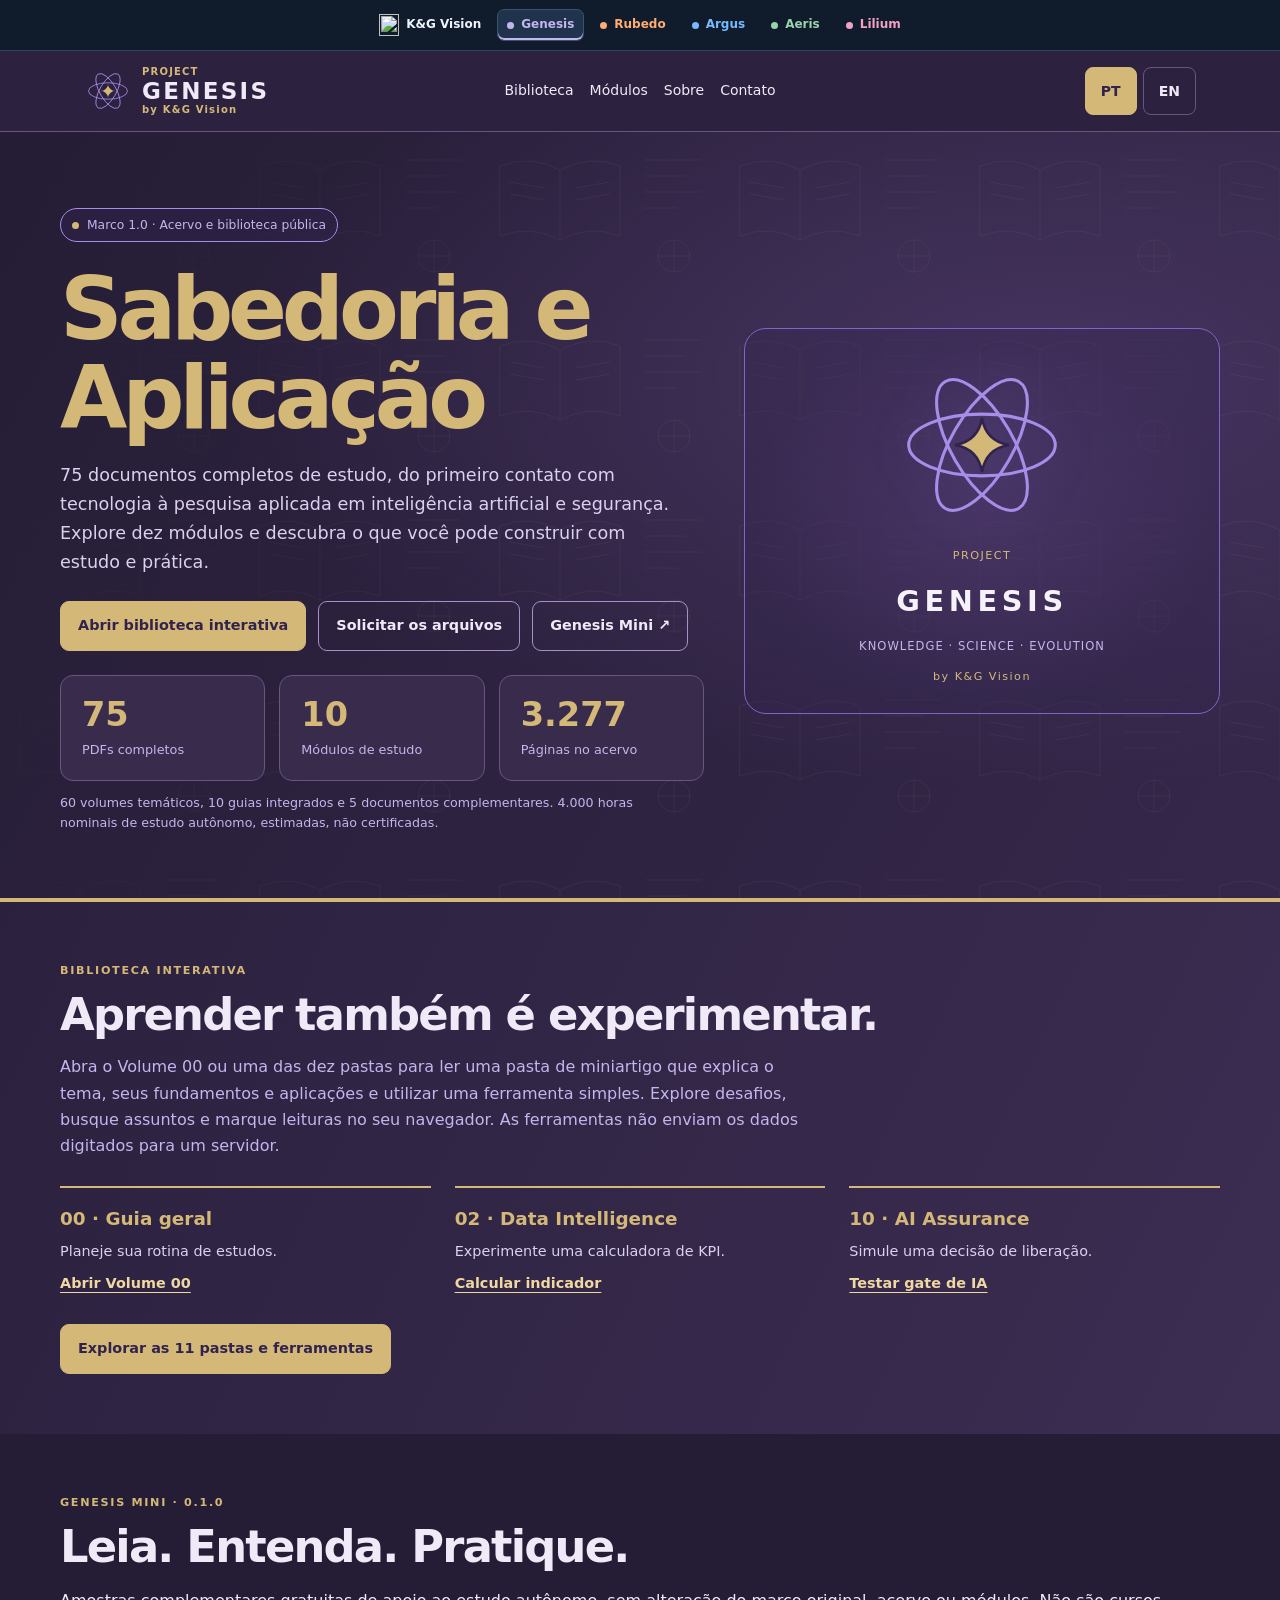
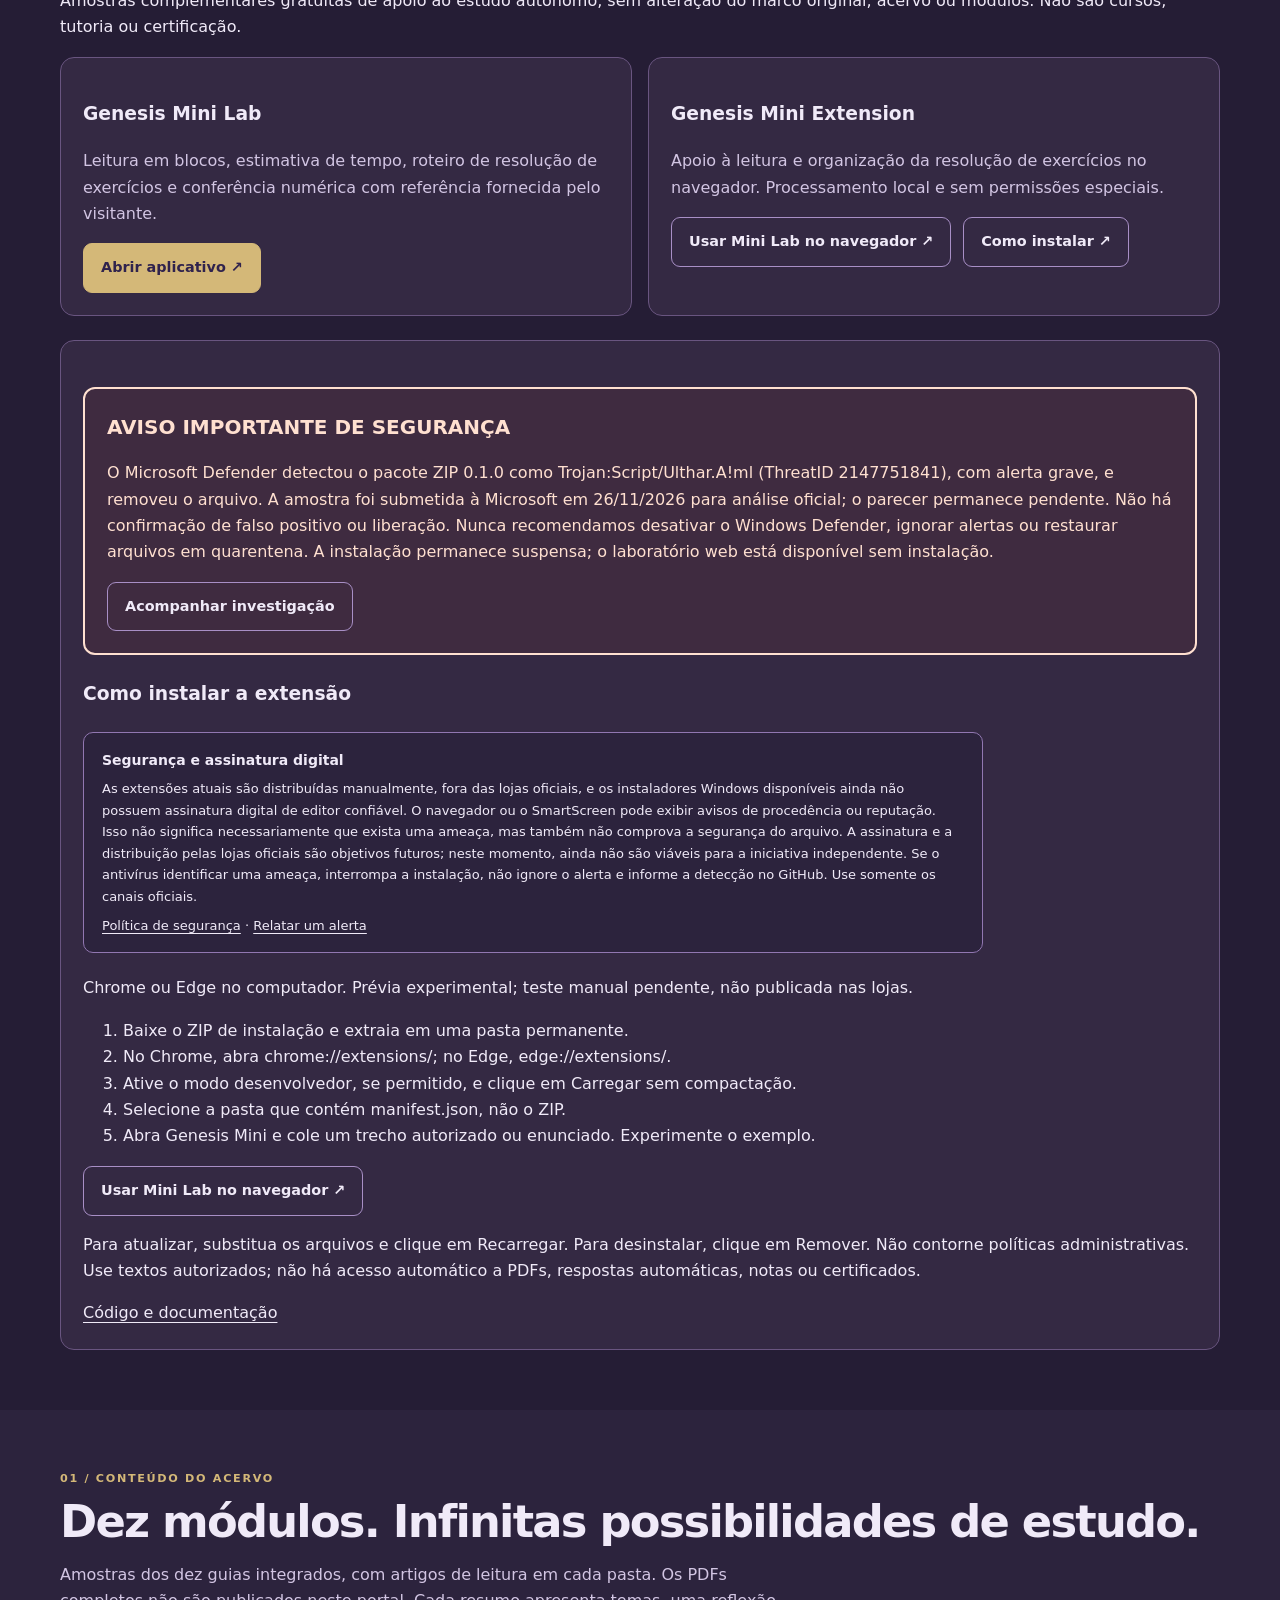
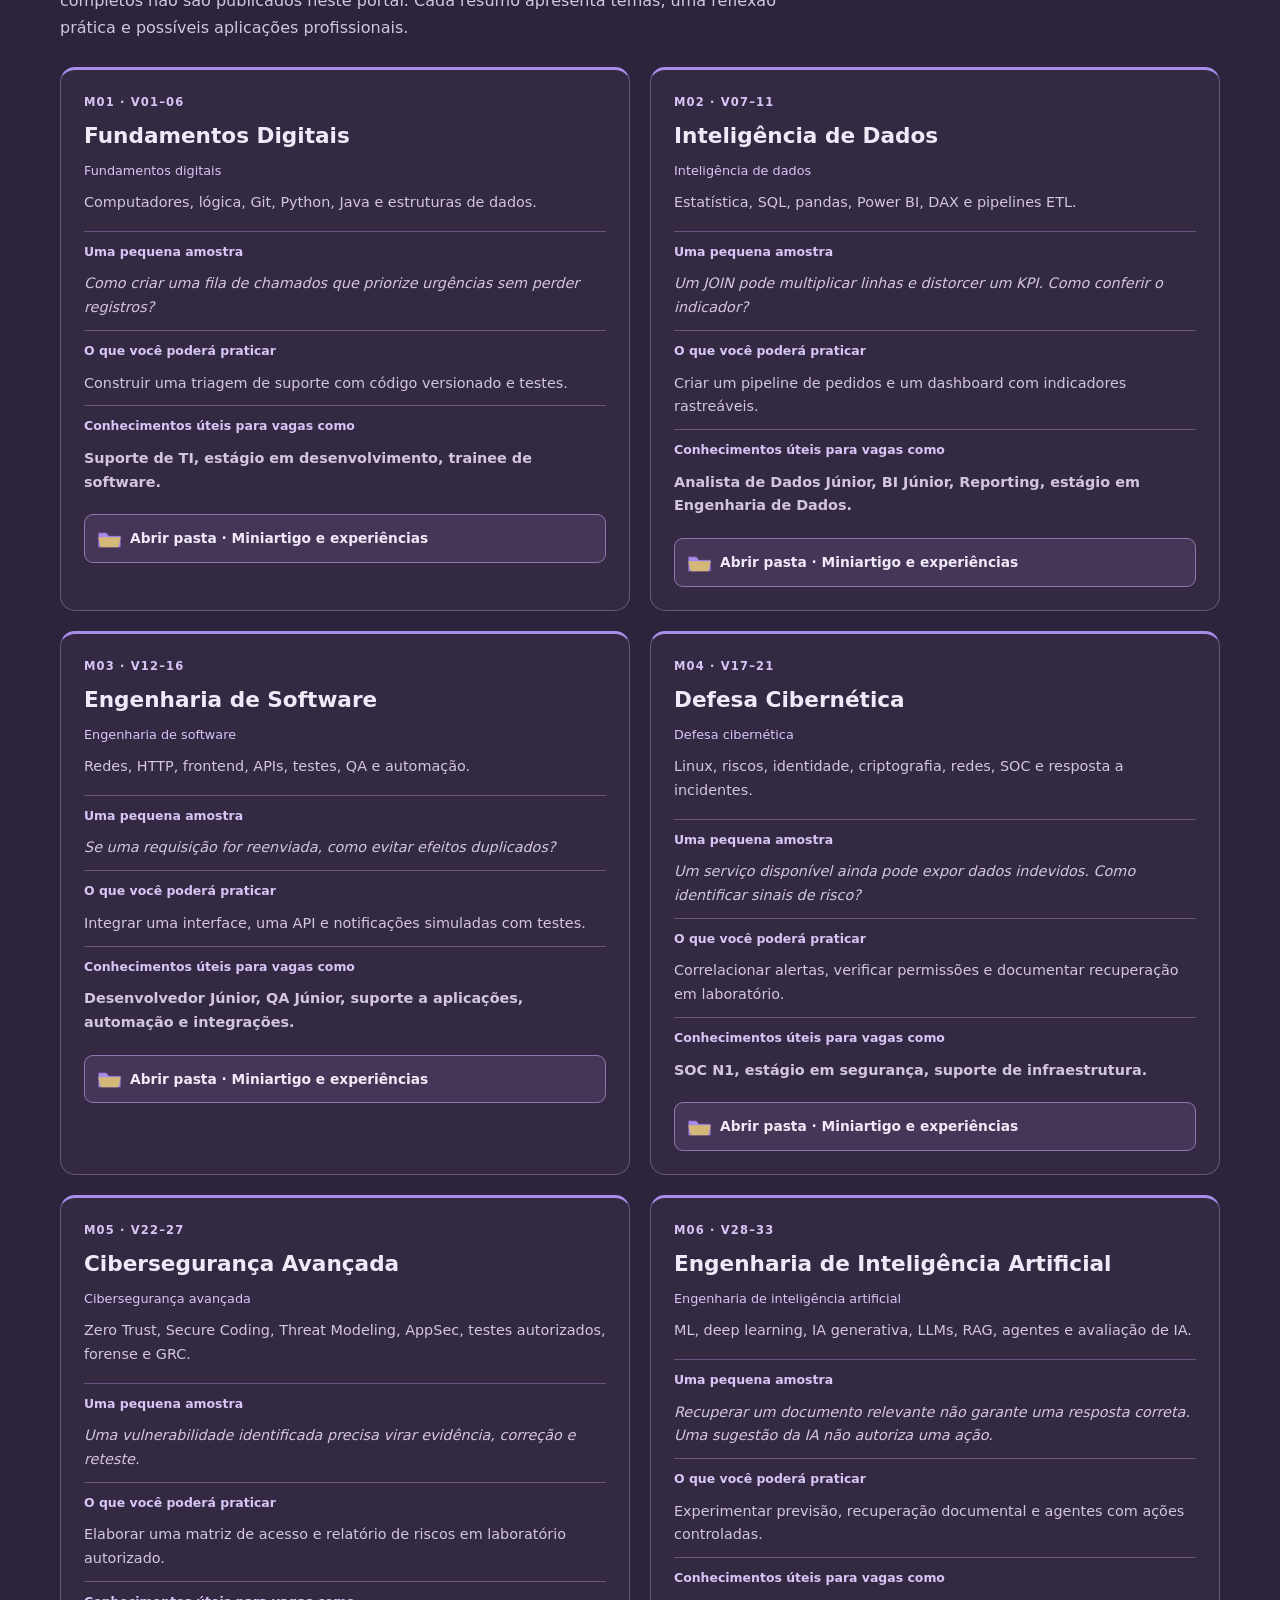
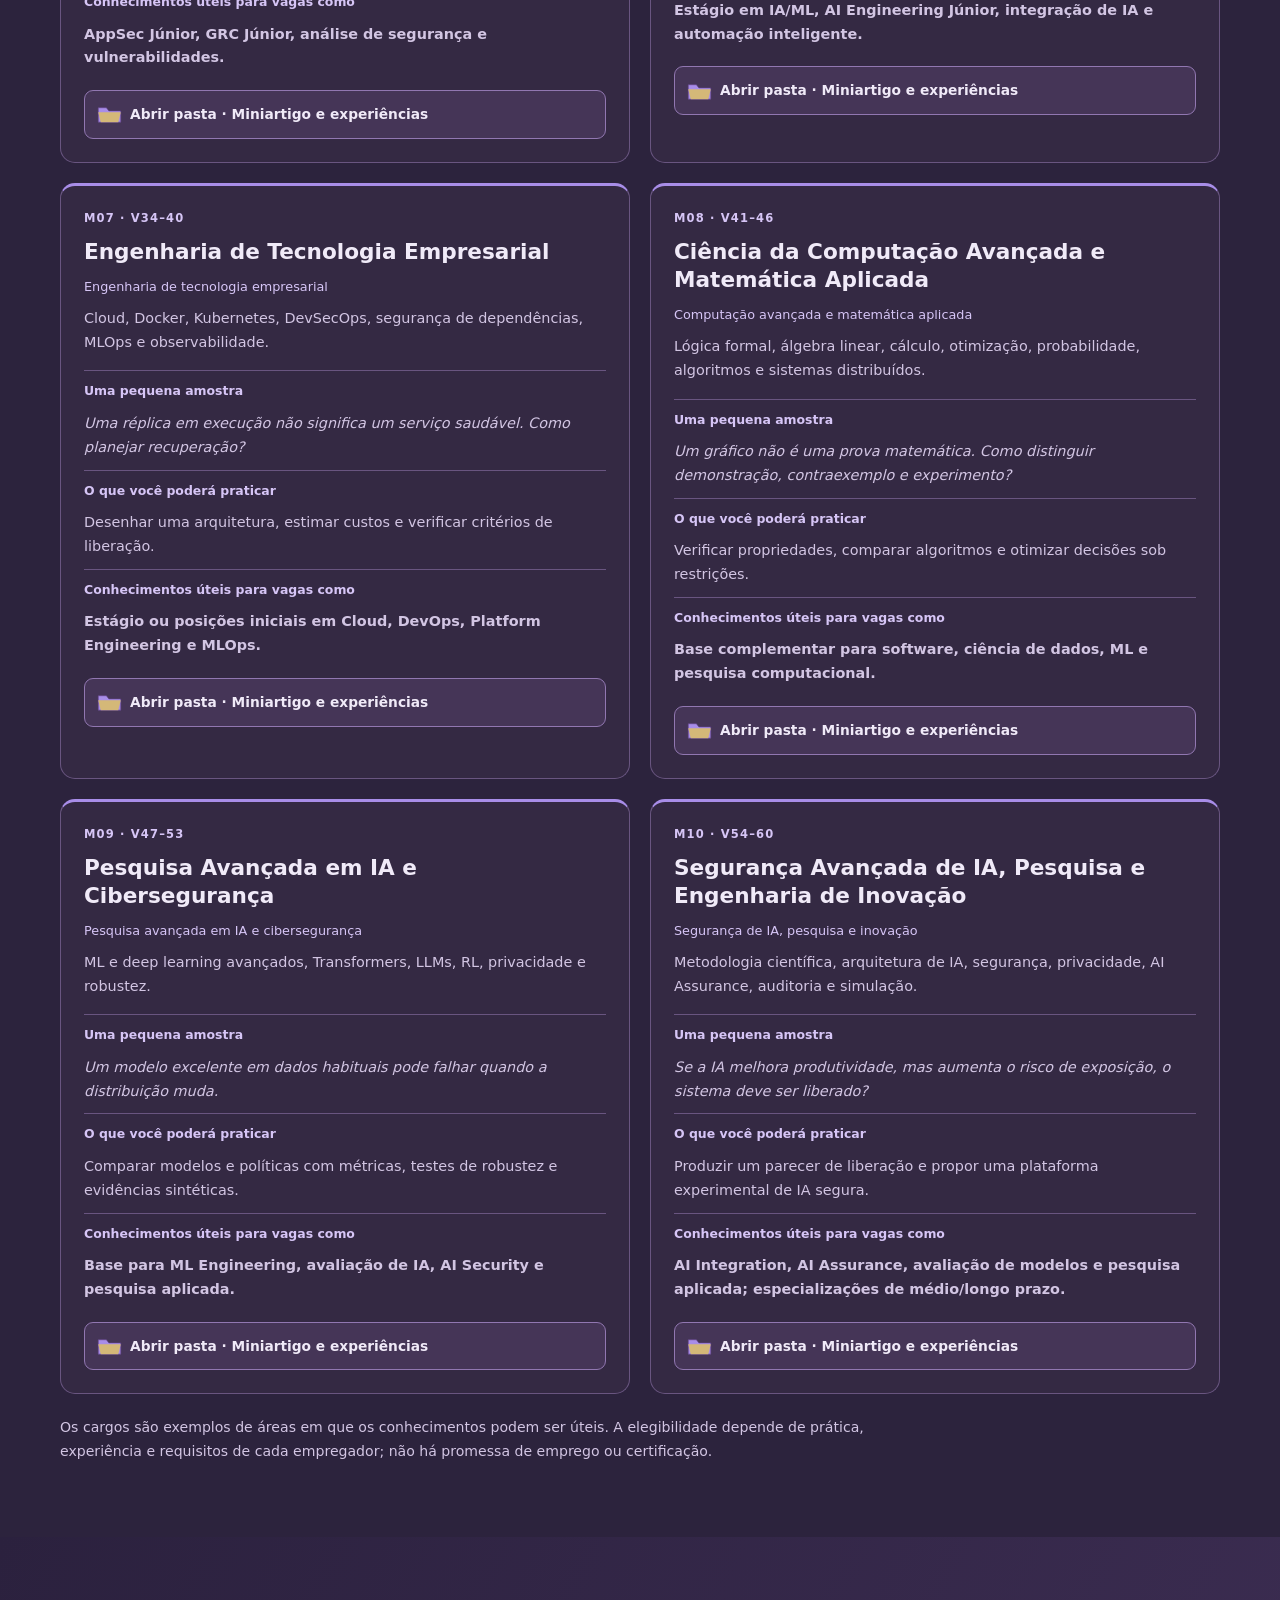
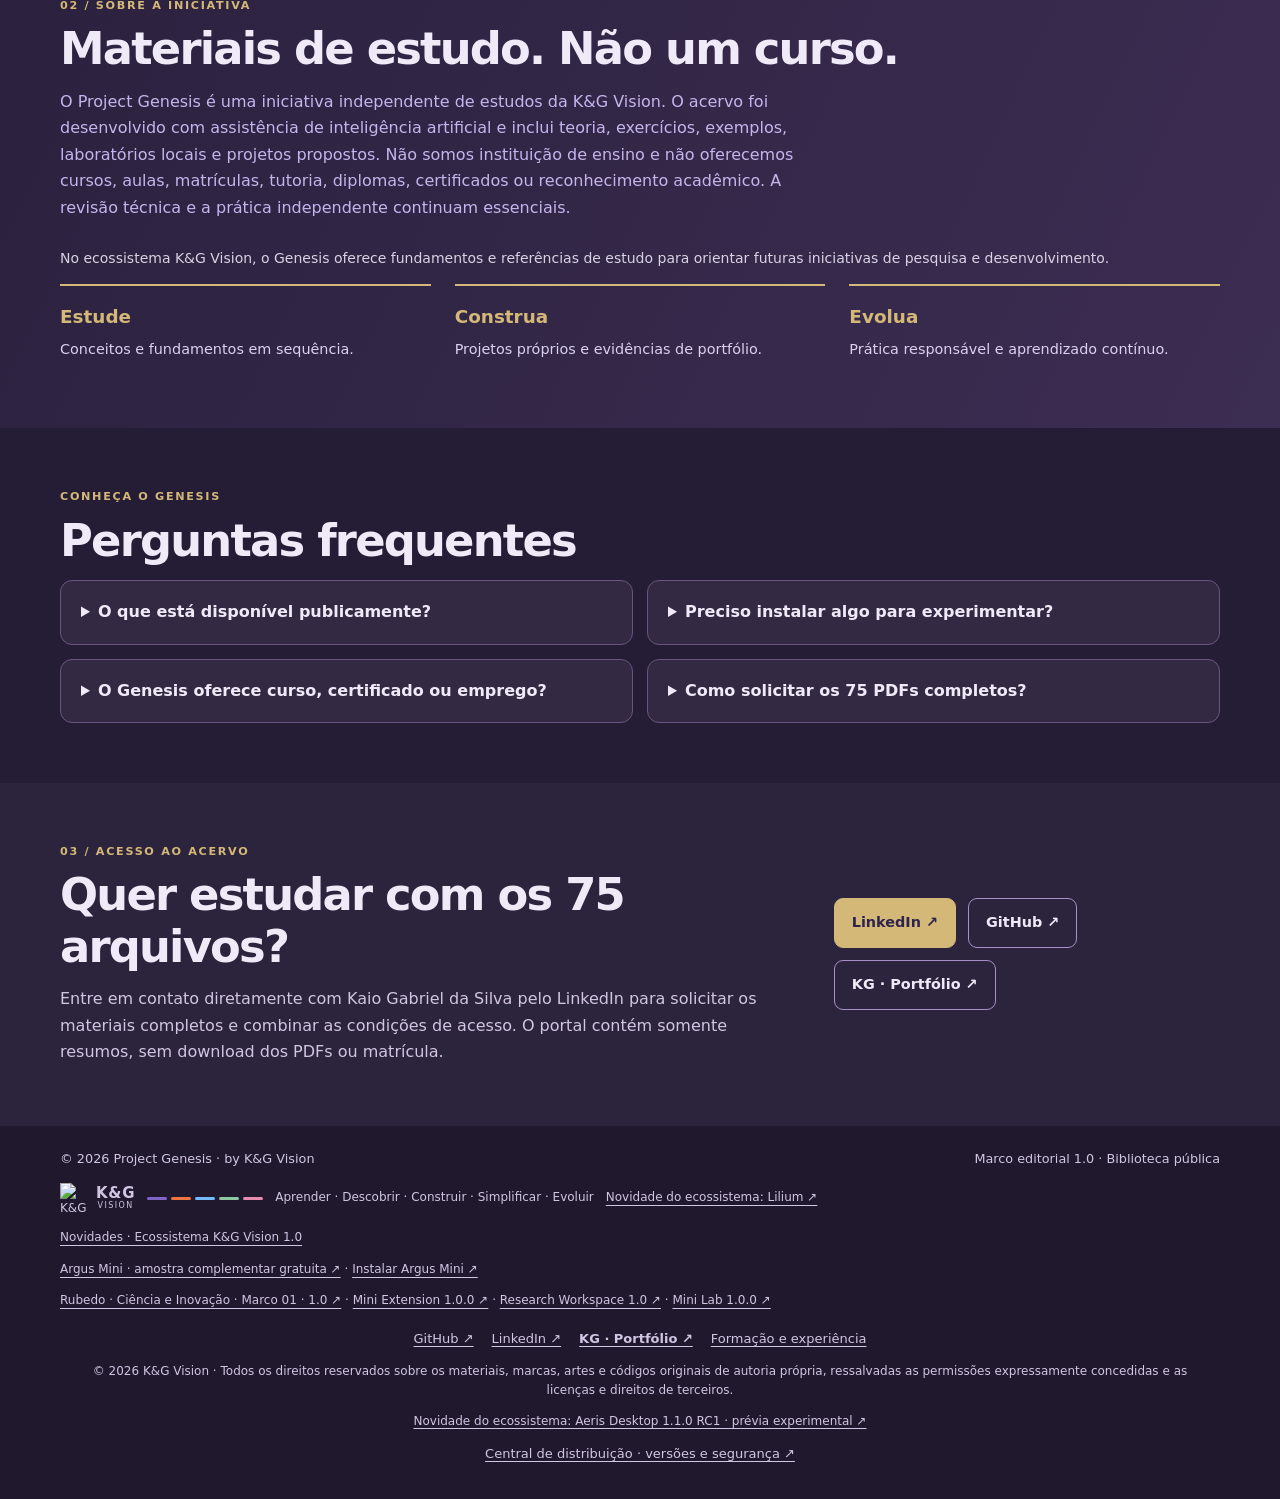
==== commit 3892f089: "brand: align ecosystem and Lilium Mini with evolution" ====
--- a/index.html
+++ b/index.html
@@ -118,4 +118,4 @@
 <article class="card module" id="modulo-09"><span class="num">M09 · V47–53</span><h3 data-pt="Pesquisa Avançada em IA e Cibersegurança" data-en="Advanced AI &amp; Cybersecurity Research">Pesquisa Avançada em IA e Cibersegurança</h3><p class="subname" data-pt="Pesquisa avançada em IA e cibersegurança" data-en="Advanced AI &amp; Cybersecurity Research">Pesquisa avançada em IA e cibersegurança</p><p class="topics" data-pt="ML e deep learning avançados, Transformers, LLMs, RL, privacidade e robustez." data-en="Advanced ML and deep learning, Transformers, LLMs, RL, privacy and robustness.">ML e deep learning avançados, Transformers, LLMs, RL, privacidade e robustez.</p><strong class="mini-label" data-pt="Uma pequena amostra" data-en="A small taste">Uma pequena amostra</strong><p class="taste" data-pt="Um modelo excelente em dados habituais pode falhar quando a distribuição muda." data-en="A model that excels on familiar data can fail under distribution shift.">Um modelo excelente em dados habituais pode falhar quando a distribuição muda.</p><strong class="mini-label" data-pt="O que você poderá praticar" data-en="What you can practice">O que você poderá praticar</strong><p data-pt="Comparar modelos e políticas com métricas, testes de robustez e evidências sintéticas." data-en="Compare models and policies using metrics, robustness tests and synthetic evidence.">Comparar modelos e políticas com métricas, testes de robustez e evidências sintéticas.</p><strong class="mini-label" data-pt="Conhecimentos úteis para vagas como" data-en="Skills relevant to roles such as">Conhecimentos úteis para vagas como</strong><p class="roles" data-pt="Base para ML Engineering, avaliação de IA, AI Security e pesquisa aplicada." data-en="Foundation for ML engineering, AI evaluation, AI security and applied research.">Base para ML Engineering, avaliação de IA, AI Security e pesquisa aplicada.</p><a class="folder-open" href="biblioteca.html#m09"><svg viewBox="0 0 40 32" width="25" height="20" aria-hidden="true"><path d="M2 6h13l4 5h19v18H2z" fill="#A88DE8" stroke="#604386"/><path d="M2 13h36l-4 16H6z" fill="#D4B878"/></svg><span data-pt="Abrir pasta · Miniartigo e experiências" data-en="Open folder · Mini article and experiments">Abrir pasta · Miniartigo e experiências</span></a></article>
 <article class="card module" id="modulo-10"><span class="num">M10 · V54–60</span><h3 data-pt="Segurança Avançada de IA, Pesquisa e Engenharia de Inovação" data-en="Advanced AI Security, Research &amp; Innovation Engineering">Segurança Avançada de IA, Pesquisa e Engenharia de Inovação</h3><p class="subname" data-pt="Segurança de IA, pesquisa e inovação" data-en="Advanced AI Security, Research &amp; Innovation Engineering">Segurança de IA, pesquisa e inovação</p><p class="topics" data-pt="Metodologia científica, arquitetura de IA, segurança, privacidade, AI Assurance, auditoria e simulação." data-en="Scientific methodology, AI architecture, security, privacy, AI assurance, auditing and simulation.">Metodologia científica, arquitetura de IA, segurança, privacidade, AI Assurance, auditoria e simulação.</p><strong class="mini-label" data-pt="Uma pequena amostra" data-en="A small taste">Uma pequena amostra</strong><p class="taste" data-pt="Se a IA melhora produtividade, mas aumenta o risco de exposição, o sistema deve ser liberado?" data-en="If AI improves productivity but increases exposure risk, should the system be released?">Se a IA melhora produtividade, mas aumenta o risco de exposição, o sistema deve ser liberado?</p><strong class="mini-label" data-pt="O que você poderá praticar" data-en="What you can practice">O que você poderá praticar</strong><p data-pt="Produzir um parecer de liberação e propor uma plataforma experimental de IA segura." data-en="Produce a release recommendation and propose a secure experimental AI platform.">Produzir um parecer de liberação e propor uma plataforma experimental de IA segura.</p><strong class="mini-label" data-pt="Conhecimentos úteis para vagas como" data-en="Skills relevant to roles such as">Conhecimentos úteis para vagas como</strong><p class="roles" data-pt="AI Integration, AI Assurance, avaliação de modelos e pesquisa aplicada; especializações de médio/longo prazo." data-en="AI integration, AI assurance, model evaluation and applied research; medium- to long-term specializations.">AI Integration, AI Assurance, avaliação de modelos e pesquisa aplicada; especializações de médio/longo prazo.</p><a class="folder-open" href="biblioteca.html#m10"><svg viewBox="0 0 40 32" width="25" height="20" aria-hidden="true"><path d="M2 6h13l4 5h19v18H2z" fill="#A88DE8" stroke="#604386"/><path d="M2 13h36l-4 16H6z" fill="#D4B878"/></svg><span data-pt="Abrir pasta · Miniartigo e experiências" data-en="Open folder · Mini article and experiments">Abrir pasta · Miniartigo e experiências</span></a></article></div><p class="career-note" data-pt="Os cargos são exemplos de áreas em que os conhecimentos podem ser úteis. A elegibilidade depende de prática, experiência e requisitos de cada empregador; não há promessa de emprego ou certificação." data-en="Roles illustrate areas where these skills may be useful. Eligibility depends on practice, experience and employer requirements; no employment or certification is promised.">Os cargos são exemplos de áreas em que os conhecimentos podem ser úteis. A elegibilidade depende de prática, experiência e requisitos de cada empregador; não há promessa de emprego ou certificação.</p></div></section>
 <section id="sobre" class="section dark"><div class="wrap"><div class="eyebrow" data-pt="02 / Sobre a iniciativa" data-en="02 / About the initiative">02 / Sobre a iniciativa</div><h2 data-pt="Materiais de estudo. Não um curso." data-en="Study materials. Not a course.">Materiais de estudo. Não um curso.</h2><p class="intro" data-pt="O Project Genesis é uma iniciativa independente de estudos da K&amp;G Vision. O acervo foi desenvolvido com assistência de inteligência artificial e inclui teoria, exercícios, exemplos, laboratórios locais e projetos propostos. Não somos instituição de ensino e não oferecemos cursos, aulas, matrículas, tutoria, diplomas, certificados ou reconhecimento acadêmico. A revisão técnica e a prática independente continuam essenciais." data-en="Project Genesis is an independent K&amp;G Vision study initiative. The collection was developed with AI assistance and includes theory, exercises, examples, local labs and proposed projects. We are not an educational institution and do not offer courses, classes, enrollment, tutoring, diplomas, certificates or academic recognition. Technical review and independent practice remain essential.">O Project Genesis é uma iniciativa independente de estudos da K&amp;G Vision. O acervo foi desenvolvido com assistência de inteligência artificial e inclui teoria, exercícios, exemplos, laboratórios locais e projetos propostos. Não somos instituição de ensino e não oferecemos cursos, aulas, matrículas, tutoria, diplomas, certificados ou reconhecimento acadêmico. A revisão técnica e a prática independente continuam essenciais.</p><p style="font-size:14px;opacity:.88" data-pt="No ecossistema K&amp;G Vision, o Genesis oferece fundamentos e referências de estudo para orientar futuras iniciativas de pesquisa e desenvolvimento." data-en="Within the K&amp;G Vision ecosystem, Genesis provides learning foundations and references to inform future research and development.">No ecossistema K&amp;G Vision, o Genesis oferece fundamentos e referências de estudo para orientar futuras iniciativas de pesquisa e desenvolvimento.</p><div class="values"><div class="value"><strong data-pt="Estude" data-en="Study">Estude</strong><p data-pt="Conceitos e fundamentos em sequência." data-en="Concepts and foundations in sequence.">Conceitos e fundamentos em sequência.</p></div><div class="value"><strong data-pt="Construa" data-en="Build">Construa</strong><p data-pt="Projetos próprios e evidências de portfólio." data-en="Your own projects and portfolio evidence.">Projetos próprios e evidências de portfólio.</p></div><div class="value"><strong data-pt="Evolua" data-en="Grow">Evolua</strong><p data-pt="Prática responsável e aprendizado contínuo." data-en="Responsible practice and continuous learning.">Prática responsável e aprendizado contínuo.</p></div></div></div></section>
-<section id="faq" class="section"><div class="wrap"><div class="eyebrow" data-pt="Conheça o Genesis" data-en="Discover Genesis">Conheça o Genesis</div><h2 data-pt="Perguntas frequentes" data-en="Frequently asked questions">Perguntas frequentes</h2><div class="faq-grid"><details class="faq-item"><summary data-pt="O que está disponível publicamente?" data-en="What is publicly available?">O que está disponível publicamente?</summary><p data-pt="Onze amostras de leitura, onze ferramentas simples e desafios de descoberta. O acervo integral não está disponível para download público." data-en="Eleven reading previews, eleven simple tools and discovery challenges. The full collection is not available for public download.">Onze amostras de leitura, onze ferramentas simples e desafios de descoberta. O acervo integral não está disponível para download público.</p></details><details class="faq-item"><summary data-pt="Preciso instalar algo para experimentar?" data-en="Do I need to install anything?">Preciso instalar algo para experimentar?</summary><p data-pt="Não. As ferramentas demonstrativas funcionam no navegador com exemplos fictícios. As marcações de leitura podem ser salvas localmente no seu dispositivo." data-en="No. Demo tools run in your browser using fictional examples. Reading marks can be saved locally on your device.">Não. As ferramentas demonstrativas funcionam no navegador com exemplos fictícios. As marcações de leitura podem ser salvas localmente no seu dispositivo.</p></details><details class="faq-item"><summary data-pt="O Genesis oferece curso, certificado ou emprego?" data-en="Does Genesis offer courses, certificates or jobs?">O Genesis oferece curso, certificado ou emprego?</summary><p data-pt="Não. É uma iniciativa independente de compartilhamento de materiais de estudo. As áreas profissionais indicam aplicações possíveis, sem garantia de contratação ou reconhecimento acadêmico." data-en="No. It is an independent study-material initiative. Career areas illustrate possible applications, without a guarantee of employment or academic recognition.">Não. É uma iniciativa independente de compartilhamento de materiais de estudo. As áreas profissionais indicam aplicações possíveis, sem garantia de contratação ou reconhecimento acadêmico.</p></details><details class="faq-item"><summary data-pt="Como solicitar os 75 PDFs completos?" data-en="How do I request all 75 PDFs?">Como solicitar os 75 PDFs completos?</summary><p data-pt="Entre em contato diretamente com o idealizador pelo LinkedIn para conversar sobre o acervo e as condições de acesso. Não há compra, matrícula ou envio automático pelo site." data-en="Contact the founder directly on LinkedIn to discuss the collection and access conditions. There is no automatic purchase, enrollment or delivery through the website.">Entre em contato diretamente com o idealizador pelo LinkedIn para conversar sobre o acervo e as condições de acesso. Não há compra, matrícula ou envio automático pelo site.</p></details></div></div></section><section id="contato" class="section"><div class="wrap closing"><div><div class="eyebrow" data-pt="03 / Acesso ao acervo" data-en="03 / Collection access">03 / Acesso ao acervo</div><h2 data-pt="Quer estudar com os 75 arquivos?" data-en="Want to study with all 75 files?">Quer estudar com os 75 arquivos?</h2><p class="intro" data-pt="Entre em contato diretamente com Kaio Gabriel da Silva pelo LinkedIn para solicitar os materiais completos e combinar as condições de acesso. O portal contém somente resumos, sem download dos PDFs ou matrícula." data-en="Contact Kaio Gabriel da Silva directly on LinkedIn to request the complete materials and discuss access conditions. This portal contains summaries only, with no PDF downloads or enrollment.">Entre em contato diretamente com Kaio Gabriel da Silva pelo LinkedIn para solicitar os materiais completos e combinar as condições de acesso. O portal contém somente resumos, sem download dos PDFs ou matrícula.</p></div><div class="actions"><a class="btn primary" href="https://www.linkedin.com/in/kaio-gabriel-da-silva" data-pt="LinkedIn ↗" data-en="LinkedIn ↗">LinkedIn ↗</a><a class="btn" href="https://github.com/Kgasil/genesis">GitHub ↗</a><a class="btn" href="https://kgasil.github.io/portfolio/" data-pt="KG · Portfólio ↗" data-en="KG · Portfolio ↗">KG · Portfólio ↗</a></div></div></section></main><footer><div class="wrap foot"><span>© 2026 Project Genesis · by K&amp;G Vision</span><span data-pt="Marco editorial 1.0 · Biblioteca pública" data-en="Editorial milestone 1.0 · Public library">Marco editorial 1.0 · Biblioteca pública</span></div><div class="wrap"><div style="display:flex;align-items:center;gap:12px;flex-wrap:wrap;margin-top:14px;font-size:12px"><a class="kg-footer-brand" href="https://kgasil.github.io/" style="display:inline-flex;align-items:center;gap:8px;color:inherit;text-decoration:none;flex-shrink:0" aria-label="K&amp;G Vision"><img src="https://kgasil.github.io/assets/kg-symbol.svg?v=graal-01" width="28" height="31" alt="K&amp;G Vision"><span class="kg-footer-wordmark" aria-label="K&amp;G Vision"><b>K&amp;G</b><small>VISION</small></span></a><span class="kg-footer-colors" aria-hidden="true" style="display:inline-flex;gap:4px;flex-shrink:0;align-items:center"><i style="display:block;width:20px;height:3px;border-radius:2px;background:#8064C7"></i><i style="display:block;width:20px;height:3px;border-radius:2px;background:#EE7441"></i><i style="display:block;width:20px;height:3px;border-radius:2px;background:#75BAFF"></i><i style="display:block;width:20px;height:3px;border-radius:2px;background:#8FC7A3"></i><i style="display:block;width:20px;height:3px;border-radius:2px;background:#E78CB1"></i></span><span data-pt="Aprender · Descobrir · Construir · Simplificar · Transformar" data-en="Learn · Discover · Build · Simplify · Transform">Aprender · Descobrir · Construir · Simplificar · Transformar</span><a href="https://kgasil.github.io/lilium/#novidades" style="color:inherit;text-decoration:underline" data-pt="Novidade do ecossistema: Lilium ↗" data-en="Ecosystem news: Lilium ↗">Novidade do ecossistema: Lilium ↗</a></div></div><div class="wrap" style="margin-top:14px;font-size:12px"><a href="https://kgasil.github.io/#novidades" style="color:inherit;text-decoration:underline" data-pt="Novidades · Ecossistema K&amp;G Vision 1.0" data-en="News · K&amp;G Vision ecosystem 1.0">Novidades · Ecossistema K&amp;G Vision 1.0</a></div><div class="wrap" style="margin-top:12px;font-size:12px"><a href="https://kgasil.github.io/argus/mini/" style="color:inherit;text-decoration:underline" data-pt="Argus Mini · amostra complementar gratuita ↗" data-en="Argus Mini · free complementary sample ↗">Argus Mini · amostra complementar gratuita ↗</a><span aria-hidden="true"> · </span><a href="https://kgasil.github.io/argus/#instalar-extensao" data-pt="Instalar Argus Mini ↗" data-en="Install Argus Mini ↗">Instalar Argus Mini ↗</a></div><div class="wrap" style="margin-top:12px;font-size:12px"><a href="https://kgasil.github.io/rubedo/" data-pt="Rubedo · Ciência e Inovação · Marco 01 · 1.0 ↗" data-en="Rubedo · Science &amp; Innovation · Milestone 01 · 1.0 ↗">Rubedo · Ciência e Inovação · Marco 01 · 1.0 ↗</a> · <a href="https://kgasil.github.io/rubedo/#instalar" data-pt="Mini Extension 1.0.0 ↗" data-en="Mini Extension 1.0.0 ↗">Mini Extension 1.0.0 ↗</a> · <a href="https://kgasil.github.io/rubedo/research/" data-pt="Research Workspace 1.0 ↗" data-en="Research Workspace 1.0 ↗">Research Workspace 1.0 ↗</a> · <a href="https://kgasil.github.io/rubedo/mini/" data-pt="Mini Lab 1.0.0 ↗" data-en="Mini Lab 1.0.0 ↗">Mini Lab 1.0.0 ↗</a></div><!-- kg-personal-portfolio-v1 --><div class="kg-author-links" style="display:flex;justify-content:center;align-items:center;flex-wrap:wrap;gap:8px 18px;margin:18px auto 0;padding:0 16px;font-size:13px;line-height:1.6;text-align:center"><a href="https://github.com/Kgasil/genesis" style="color:inherit;text-decoration:underline;text-underline-offset:3px">GitHub ↗</a><a href="https://www.linkedin.com/in/kaio-gabriel-da-silva" style="color:inherit;text-decoration:underline;text-underline-offset:3px">LinkedIn ↗</a><a href="https://kgasil.github.io/portfolio/" style="color:inherit;font-weight:700;text-decoration:underline;text-underline-offset:3px" data-pt="KG · Portfólio ↗" data-en="KG · Portfolio ↗">KG · Portfólio ↗</a><!-- kg-current-training --><a href="https://kgasil.github.io/portfolio/resume.html" style="color:inherit;text-decoration:underline;text-underline-offset:3px" data-pt="Formação e experiência" data-en="Education and experience">Formação e experiência</a></div><p class="kg-copyright-notice" style="margin:12px auto 0;padding:0 16px;max-width:1160px;text-align:center;font-size:12px;line-height:1.6" data-pt="© 2026 K&amp;G Vision · Todos os direitos reservados sobre os materiais, marcas, artes e códigos originais de autoria própria, ressalvadas as permissões expressamente concedidas e as licenças e direitos de terceiros." data-en="© 2026 K&amp;G Vision · All rights reserved in original authored materials, brands, artwork and code, subject to expressly granted permissions and third-party rights and licenses.">© 2026 K&amp;G Vision · Todos os direitos reservados sobre os materiais, marcas, artes e códigos originais de autoria própria, ressalvadas as permissões expressamente concedidas e as licenças e direitos de terceiros.</p><p id="kg-aeris-preview-news" style="margin:12px auto 0;padding:0 16px;max-width:1160px;text-align:center;font-size:12px;line-height:1.6"><a href="https://kgasil.github.io/aeris/#instalacao" style="color:inherit;text-decoration:underline;text-underline-offset:3px" data-pt="Novidade do ecossistema: Aeris Desktop 1.1.0 RC1 · prévia experimental ↗" data-en="Ecosystem news: Aeris Desktop 1.1.0 RC1 · experimental preview ↗">Novidade do ecossistema: Aeris Desktop 1.1.0 RC1 · prévia experimental ↗</a></p><div style="padding:12px 16px;text-align:center;font-size:13px"><a href="https://kgasil.github.io/distribuicao.html" style="color:inherit;text-decoration:underline;text-underline-offset:3px" data-pt="Central de distribuição · versões e segurança ↗" data-en="Distribution center · versions and security ↗">Central de distribuição · versões e segurança ↗</a></div></footer><script>(()=>{const buttons=[document.getElementById("pt"),document.getElementById("en")];function set(lang){document.documentElement.lang=lang==="pt"?"pt-BR":"en";document.querySelectorAll("[data-pt][data-en]").forEach(el=>el.textContent=el.dataset[lang]);buttons.forEach(b=>b.setAttribute("aria-pressed",String(b.id===lang)))}buttons.forEach(b=>b.addEventListener("click",()=>set(b.id)))})();</script></body></html>+<section id="faq" class="section"><div class="wrap"><div class="eyebrow" data-pt="Conheça o Genesis" data-en="Discover Genesis">Conheça o Genesis</div><h2 data-pt="Perguntas frequentes" data-en="Frequently asked questions">Perguntas frequentes</h2><div class="faq-grid"><details class="faq-item"><summary data-pt="O que está disponível publicamente?" data-en="What is publicly available?">O que está disponível publicamente?</summary><p data-pt="Onze amostras de leitura, onze ferramentas simples e desafios de descoberta. O acervo integral não está disponível para download público." data-en="Eleven reading previews, eleven simple tools and discovery challenges. The full collection is not available for public download.">Onze amostras de leitura, onze ferramentas simples e desafios de descoberta. O acervo integral não está disponível para download público.</p></details><details class="faq-item"><summary data-pt="Preciso instalar algo para experimentar?" data-en="Do I need to install anything?">Preciso instalar algo para experimentar?</summary><p data-pt="Não. As ferramentas demonstrativas funcionam no navegador com exemplos fictícios. As marcações de leitura podem ser salvas localmente no seu dispositivo." data-en="No. Demo tools run in your browser using fictional examples. Reading marks can be saved locally on your device.">Não. As ferramentas demonstrativas funcionam no navegador com exemplos fictícios. As marcações de leitura podem ser salvas localmente no seu dispositivo.</p></details><details class="faq-item"><summary data-pt="O Genesis oferece curso, certificado ou emprego?" data-en="Does Genesis offer courses, certificates or jobs?">O Genesis oferece curso, certificado ou emprego?</summary><p data-pt="Não. É uma iniciativa independente de compartilhamento de materiais de estudo. As áreas profissionais indicam aplicações possíveis, sem garantia de contratação ou reconhecimento acadêmico." data-en="No. It is an independent study-material initiative. Career areas illustrate possible applications, without a guarantee of employment or academic recognition.">Não. É uma iniciativa independente de compartilhamento de materiais de estudo. As áreas profissionais indicam aplicações possíveis, sem garantia de contratação ou reconhecimento acadêmico.</p></details><details class="faq-item"><summary data-pt="Como solicitar os 75 PDFs completos?" data-en="How do I request all 75 PDFs?">Como solicitar os 75 PDFs completos?</summary><p data-pt="Entre em contato diretamente com o idealizador pelo LinkedIn para conversar sobre o acervo e as condições de acesso. Não há compra, matrícula ou envio automático pelo site." data-en="Contact the founder directly on LinkedIn to discuss the collection and access conditions. There is no automatic purchase, enrollment or delivery through the website.">Entre em contato diretamente com o idealizador pelo LinkedIn para conversar sobre o acervo e as condições de acesso. Não há compra, matrícula ou envio automático pelo site.</p></details></div></div></section><section id="contato" class="section"><div class="wrap closing"><div><div class="eyebrow" data-pt="03 / Acesso ao acervo" data-en="03 / Collection access">03 / Acesso ao acervo</div><h2 data-pt="Quer estudar com os 75 arquivos?" data-en="Want to study with all 75 files?">Quer estudar com os 75 arquivos?</h2><p class="intro" data-pt="Entre em contato diretamente com Kaio Gabriel da Silva pelo LinkedIn para solicitar os materiais completos e combinar as condições de acesso. O portal contém somente resumos, sem download dos PDFs ou matrícula." data-en="Contact Kaio Gabriel da Silva directly on LinkedIn to request the complete materials and discuss access conditions. This portal contains summaries only, with no PDF downloads or enrollment.">Entre em contato diretamente com Kaio Gabriel da Silva pelo LinkedIn para solicitar os materiais completos e combinar as condições de acesso. O portal contém somente resumos, sem download dos PDFs ou matrícula.</p></div><div class="actions"><a class="btn primary" href="https://www.linkedin.com/in/kaio-gabriel-da-silva" data-pt="LinkedIn ↗" data-en="LinkedIn ↗">LinkedIn ↗</a><a class="btn" href="https://github.com/Kgasil/genesis">GitHub ↗</a><a class="btn" href="https://kgasil.github.io/portfolio/" data-pt="KG · Portfólio ↗" data-en="KG · Portfolio ↗">KG · Portfólio ↗</a></div></div></section></main><footer><div class="wrap foot"><span>© 2026 Project Genesis · by K&amp;G Vision</span><span data-pt="Marco editorial 1.0 · Biblioteca pública" data-en="Editorial milestone 1.0 · Public library">Marco editorial 1.0 · Biblioteca pública</span></div><div class="wrap"><div style="display:flex;align-items:center;gap:12px;flex-wrap:wrap;margin-top:14px;font-size:12px"><a class="kg-footer-brand" href="https://kgasil.github.io/" style="display:inline-flex;align-items:center;gap:8px;color:inherit;text-decoration:none;flex-shrink:0" aria-label="K&amp;G Vision"><img src="https://kgasil.github.io/assets/kg-symbol.svg?v=graal-01" width="28" height="31" alt="K&amp;G Vision"><span class="kg-footer-wordmark" aria-label="K&amp;G Vision"><b>K&amp;G</b><small>VISION</small></span></a><span class="kg-footer-colors" aria-hidden="true" style="display:inline-flex;gap:4px;flex-shrink:0;align-items:center"><i style="display:block;width:20px;height:3px;border-radius:2px;background:#8064C7"></i><i style="display:block;width:20px;height:3px;border-radius:2px;background:#EE7441"></i><i style="display:block;width:20px;height:3px;border-radius:2px;background:#75BAFF"></i><i style="display:block;width:20px;height:3px;border-radius:2px;background:#8FC7A3"></i><i style="display:block;width:20px;height:3px;border-radius:2px;background:#E78CB1"></i></span><span data-pt="Aprender · Descobrir · Construir · Simplificar · Evoluir" data-en="Learn · Discover · Build · Simplify · Evolve">Aprender · Descobrir · Construir · Simplificar · Evoluir</span><a href="https://kgasil.github.io/lilium/#novidades" style="color:inherit;text-decoration:underline" data-pt="Novidade do ecossistema: Lilium ↗" data-en="Ecosystem news: Lilium ↗">Novidade do ecossistema: Lilium ↗</a></div></div><div class="wrap" style="margin-top:14px;font-size:12px"><a href="https://kgasil.github.io/#novidades" style="color:inherit;text-decoration:underline" data-pt="Novidades · Ecossistema K&amp;G Vision 1.0" data-en="News · K&amp;G Vision ecosystem 1.0">Novidades · Ecossistema K&amp;G Vision 1.0</a></div><div class="wrap" style="margin-top:12px;font-size:12px"><a href="https://kgasil.github.io/argus/mini/" style="color:inherit;text-decoration:underline" data-pt="Argus Mini · amostra complementar gratuita ↗" data-en="Argus Mini · free complementary sample ↗">Argus Mini · amostra complementar gratuita ↗</a><span aria-hidden="true"> · </span><a href="https://kgasil.github.io/argus/#instalar-extensao" data-pt="Instalar Argus Mini ↗" data-en="Install Argus Mini ↗">Instalar Argus Mini ↗</a></div><div class="wrap" style="margin-top:12px;font-size:12px"><a href="https://kgasil.github.io/rubedo/" data-pt="Rubedo · Ciência e Inovação · Marco 01 · 1.0 ↗" data-en="Rubedo · Science &amp; Innovation · Milestone 01 · 1.0 ↗">Rubedo · Ciência e Inovação · Marco 01 · 1.0 ↗</a> · <a href="https://kgasil.github.io/rubedo/#instalar" data-pt="Mini Extension 1.0.0 ↗" data-en="Mini Extension 1.0.0 ↗">Mini Extension 1.0.0 ↗</a> · <a href="https://kgasil.github.io/rubedo/research/" data-pt="Research Workspace 1.0 ↗" data-en="Research Workspace 1.0 ↗">Research Workspace 1.0 ↗</a> · <a href="https://kgasil.github.io/rubedo/mini/" data-pt="Mini Lab 1.0.0 ↗" data-en="Mini Lab 1.0.0 ↗">Mini Lab 1.0.0 ↗</a></div><!-- kg-personal-portfolio-v1 --><div class="kg-author-links" style="display:flex;justify-content:center;align-items:center;flex-wrap:wrap;gap:8px 18px;margin:18px auto 0;padding:0 16px;font-size:13px;line-height:1.6;text-align:center"><a href="https://github.com/Kgasil/genesis" style="color:inherit;text-decoration:underline;text-underline-offset:3px">GitHub ↗</a><a href="https://www.linkedin.com/in/kaio-gabriel-da-silva" style="color:inherit;text-decoration:underline;text-underline-offset:3px">LinkedIn ↗</a><a href="https://kgasil.github.io/portfolio/" style="color:inherit;font-weight:700;text-decoration:underline;text-underline-offset:3px" data-pt="KG · Portfólio ↗" data-en="KG · Portfolio ↗">KG · Portfólio ↗</a><!-- kg-current-training --><a href="https://kgasil.github.io/portfolio/resume.html" style="color:inherit;text-decoration:underline;text-underline-offset:3px" data-pt="Formação e experiência" data-en="Education and experience">Formação e experiência</a></div><p class="kg-copyright-notice" style="margin:12px auto 0;padding:0 16px;max-width:1160px;text-align:center;font-size:12px;line-height:1.6" data-pt="© 2026 K&amp;G Vision · Todos os direitos reservados sobre os materiais, marcas, artes e códigos originais de autoria própria, ressalvadas as permissões expressamente concedidas e as licenças e direitos de terceiros." data-en="© 2026 K&amp;G Vision · All rights reserved in original authored materials, brands, artwork and code, subject to expressly granted permissions and third-party rights and licenses.">© 2026 K&amp;G Vision · Todos os direitos reservados sobre os materiais, marcas, artes e códigos originais de autoria própria, ressalvadas as permissões expressamente concedidas e as licenças e direitos de terceiros.</p><p id="kg-aeris-preview-news" style="margin:12px auto 0;padding:0 16px;max-width:1160px;text-align:center;font-size:12px;line-height:1.6"><a href="https://kgasil.github.io/aeris/#instalacao" style="color:inherit;text-decoration:underline;text-underline-offset:3px" data-pt="Novidade do ecossistema: Aeris Desktop 1.1.0 RC1 · prévia experimental ↗" data-en="Ecosystem news: Aeris Desktop 1.1.0 RC1 · experimental preview ↗">Novidade do ecossistema: Aeris Desktop 1.1.0 RC1 · prévia experimental ↗</a></p><div style="padding:12px 16px;text-align:center;font-size:13px"><a href="https://kgasil.github.io/distribuicao.html" style="color:inherit;text-decoration:underline;text-underline-offset:3px" data-pt="Central de distribuição · versões e segurança ↗" data-en="Distribution center · versions and security ↗">Central de distribuição · versões e segurança ↗</a></div></footer><script>(()=>{const buttons=[document.getElementById("pt"),document.getElementById("en")];function set(lang){document.documentElement.lang=lang==="pt"?"pt-BR":"en";document.querySelectorAll("[data-pt][data-en]").forEach(el=>el.textContent=el.dataset[lang]);buttons.forEach(b=>b.setAttribute("aria-pressed",String(b.id===lang)))}buttons.forEach(b=>b.addEventListener("click",()=>set(b.id)))})();</script></body></html>
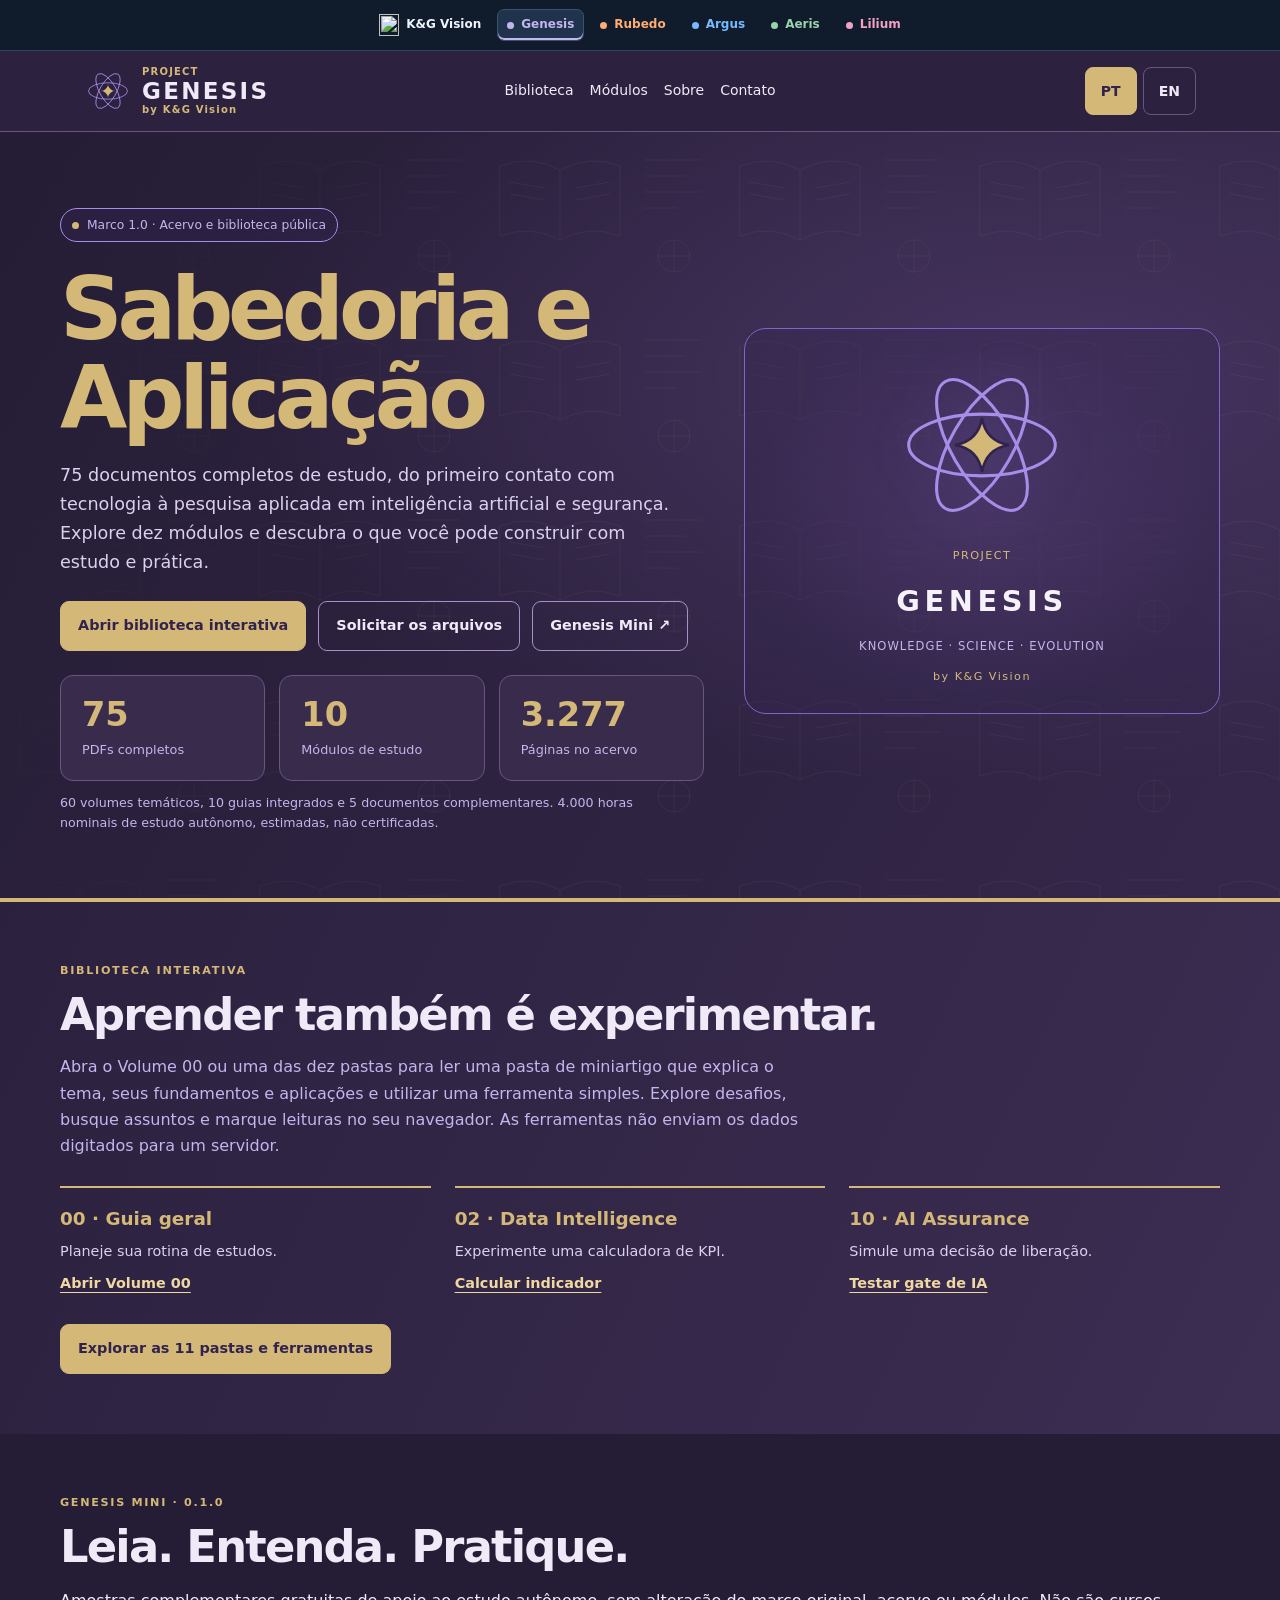
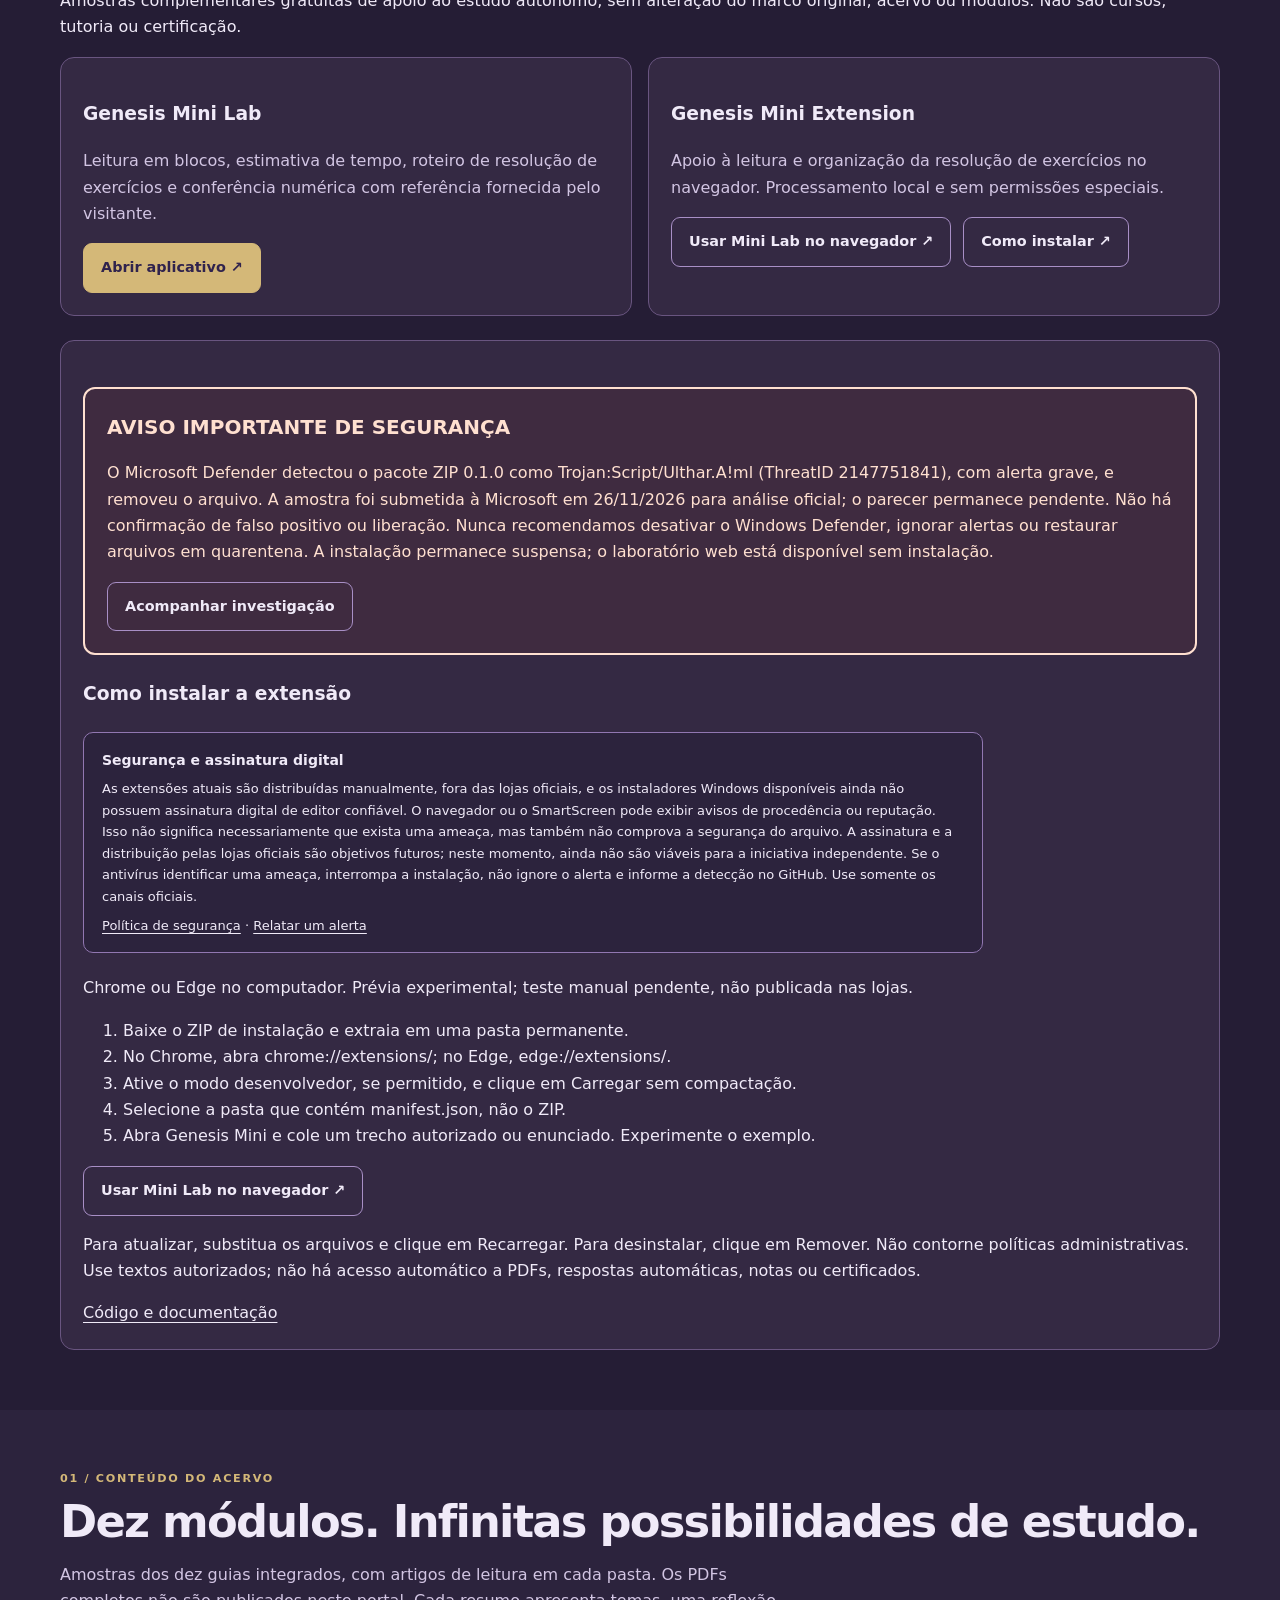
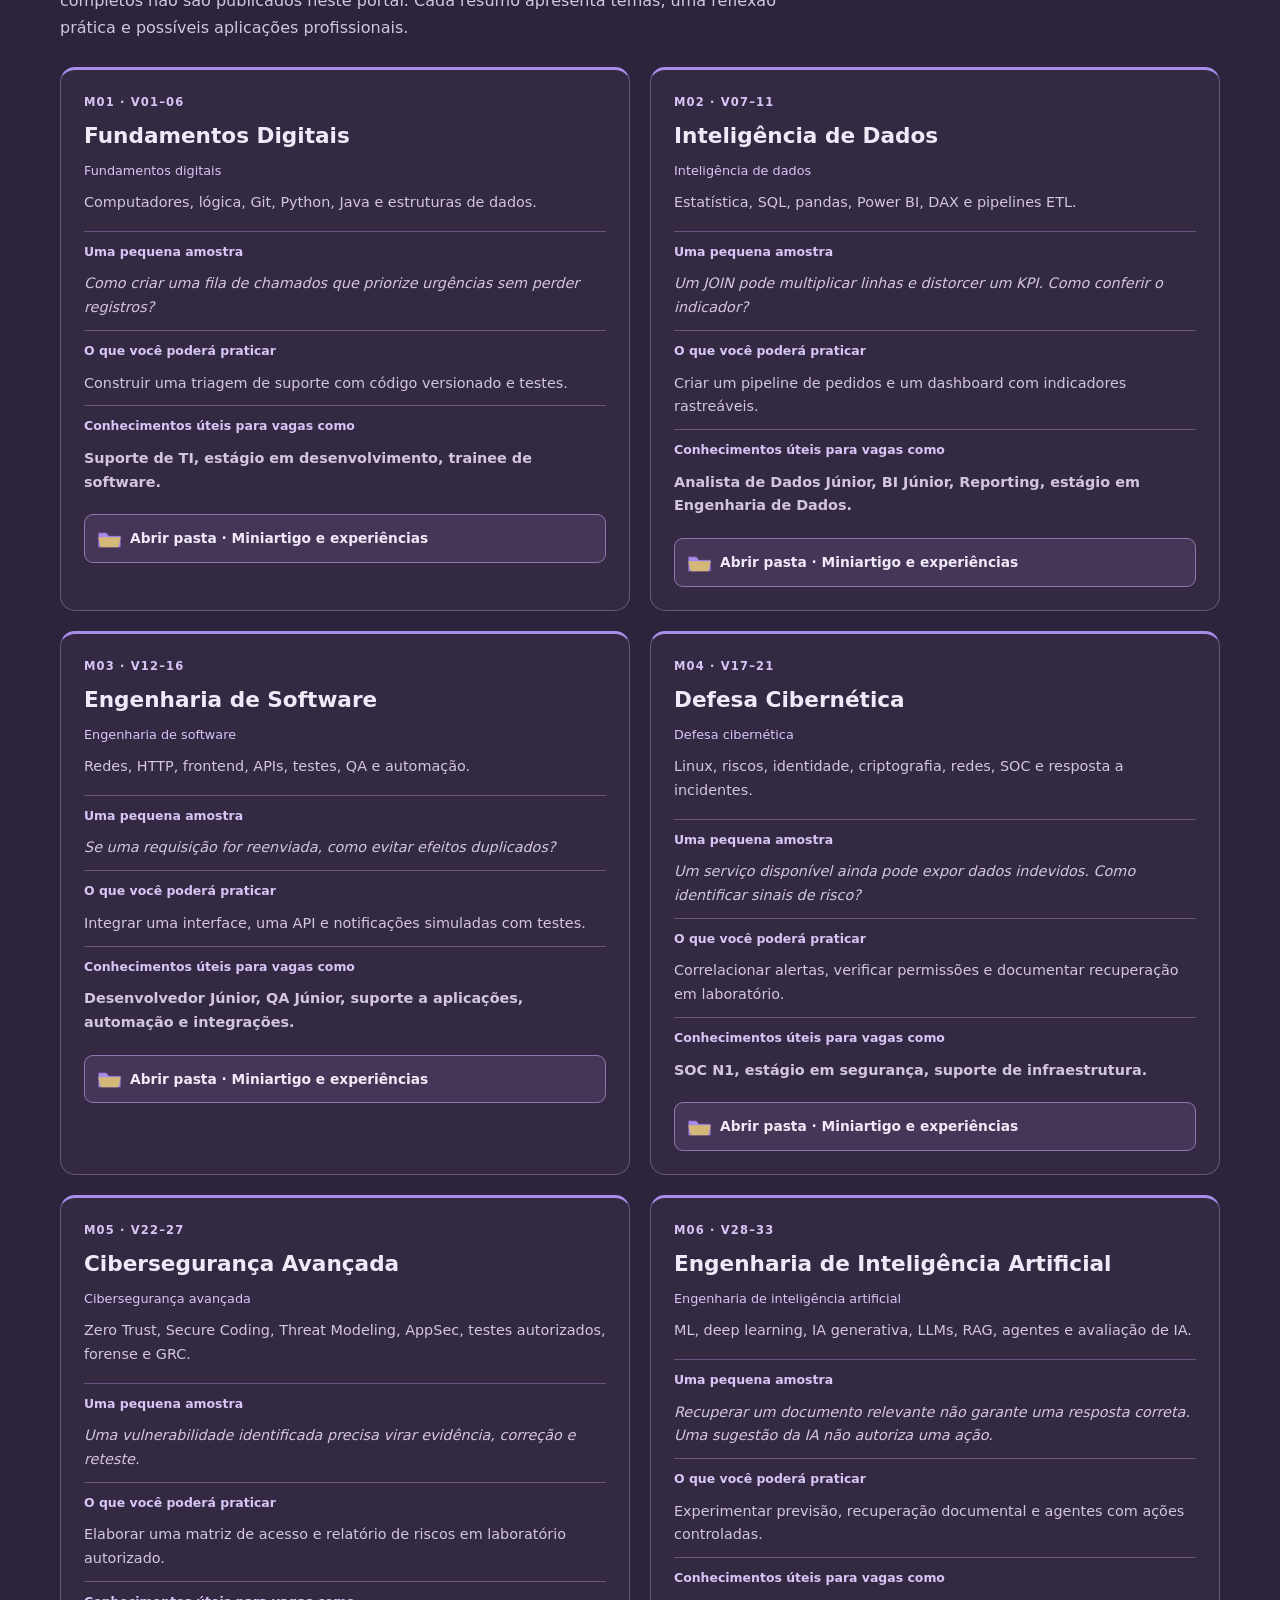
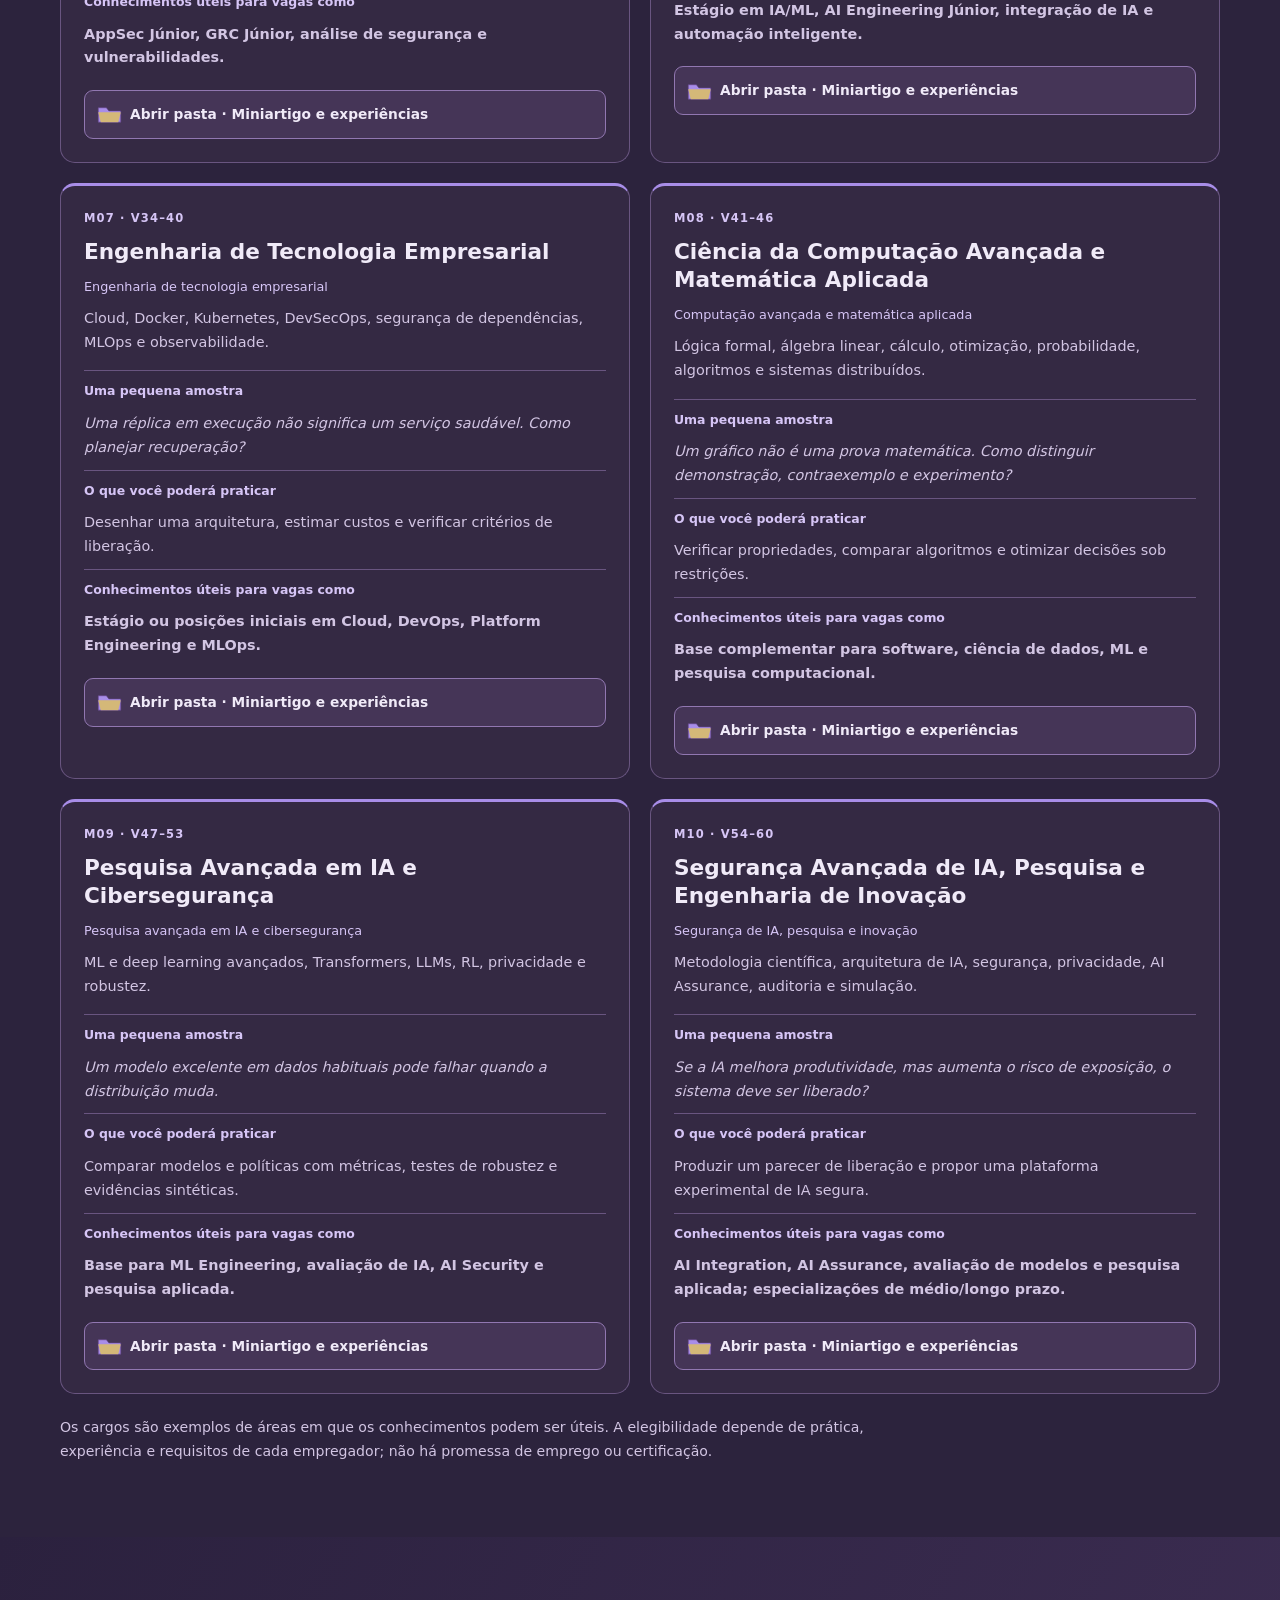
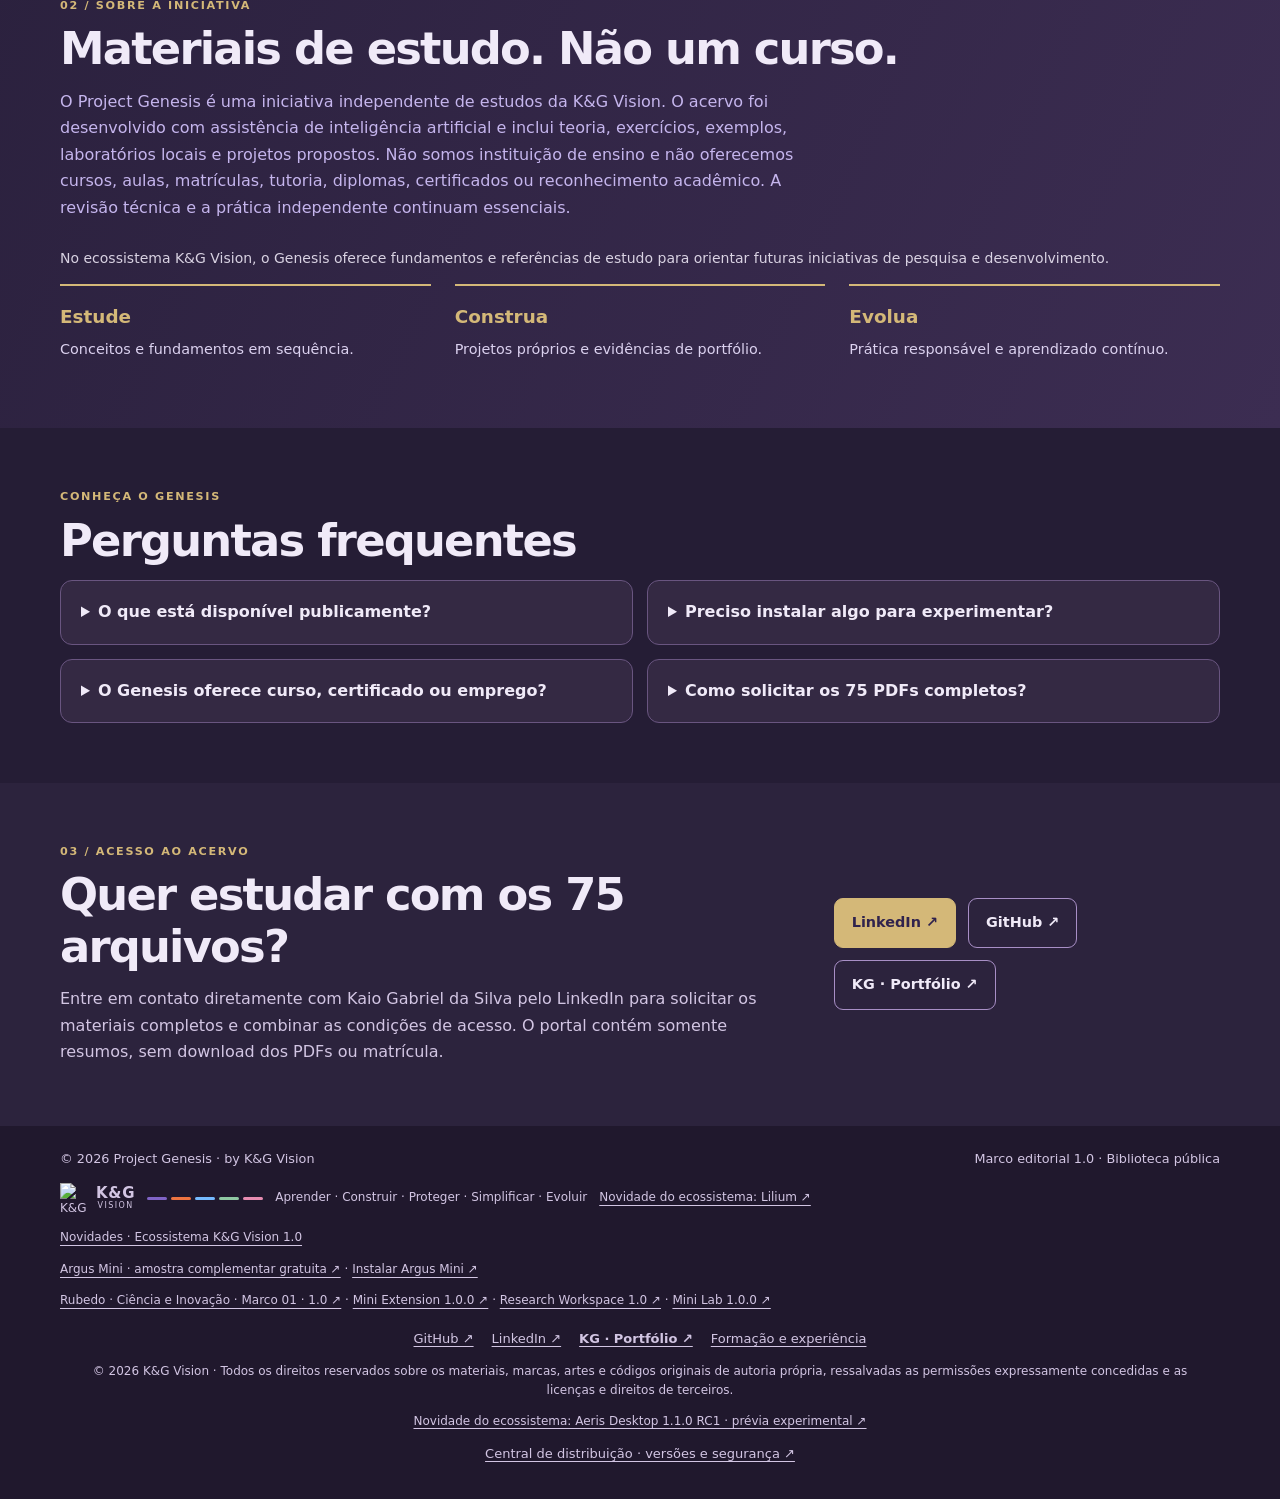
==== commit f17fce9b: "brand: adopt Learn Build Protect Simplify Evolve" ====
--- a/index.html
+++ b/index.html
@@ -118,4 +118,4 @@
 <article class="card module" id="modulo-09"><span class="num">M09 · V47–53</span><h3 data-pt="Pesquisa Avançada em IA e Cibersegurança" data-en="Advanced AI &amp; Cybersecurity Research">Pesquisa Avançada em IA e Cibersegurança</h3><p class="subname" data-pt="Pesquisa avançada em IA e cibersegurança" data-en="Advanced AI &amp; Cybersecurity Research">Pesquisa avançada em IA e cibersegurança</p><p class="topics" data-pt="ML e deep learning avançados, Transformers, LLMs, RL, privacidade e robustez." data-en="Advanced ML and deep learning, Transformers, LLMs, RL, privacy and robustness.">ML e deep learning avançados, Transformers, LLMs, RL, privacidade e robustez.</p><strong class="mini-label" data-pt="Uma pequena amostra" data-en="A small taste">Uma pequena amostra</strong><p class="taste" data-pt="Um modelo excelente em dados habituais pode falhar quando a distribuição muda." data-en="A model that excels on familiar data can fail under distribution shift.">Um modelo excelente em dados habituais pode falhar quando a distribuição muda.</p><strong class="mini-label" data-pt="O que você poderá praticar" data-en="What you can practice">O que você poderá praticar</strong><p data-pt="Comparar modelos e políticas com métricas, testes de robustez e evidências sintéticas." data-en="Compare models and policies using metrics, robustness tests and synthetic evidence.">Comparar modelos e políticas com métricas, testes de robustez e evidências sintéticas.</p><strong class="mini-label" data-pt="Conhecimentos úteis para vagas como" data-en="Skills relevant to roles such as">Conhecimentos úteis para vagas como</strong><p class="roles" data-pt="Base para ML Engineering, avaliação de IA, AI Security e pesquisa aplicada." data-en="Foundation for ML engineering, AI evaluation, AI security and applied research.">Base para ML Engineering, avaliação de IA, AI Security e pesquisa aplicada.</p><a class="folder-open" href="biblioteca.html#m09"><svg viewBox="0 0 40 32" width="25" height="20" aria-hidden="true"><path d="M2 6h13l4 5h19v18H2z" fill="#A88DE8" stroke="#604386"/><path d="M2 13h36l-4 16H6z" fill="#D4B878"/></svg><span data-pt="Abrir pasta · Miniartigo e experiências" data-en="Open folder · Mini article and experiments">Abrir pasta · Miniartigo e experiências</span></a></article>
 <article class="card module" id="modulo-10"><span class="num">M10 · V54–60</span><h3 data-pt="Segurança Avançada de IA, Pesquisa e Engenharia de Inovação" data-en="Advanced AI Security, Research &amp; Innovation Engineering">Segurança Avançada de IA, Pesquisa e Engenharia de Inovação</h3><p class="subname" data-pt="Segurança de IA, pesquisa e inovação" data-en="Advanced AI Security, Research &amp; Innovation Engineering">Segurança de IA, pesquisa e inovação</p><p class="topics" data-pt="Metodologia científica, arquitetura de IA, segurança, privacidade, AI Assurance, auditoria e simulação." data-en="Scientific methodology, AI architecture, security, privacy, AI assurance, auditing and simulation.">Metodologia científica, arquitetura de IA, segurança, privacidade, AI Assurance, auditoria e simulação.</p><strong class="mini-label" data-pt="Uma pequena amostra" data-en="A small taste">Uma pequena amostra</strong><p class="taste" data-pt="Se a IA melhora produtividade, mas aumenta o risco de exposição, o sistema deve ser liberado?" data-en="If AI improves productivity but increases exposure risk, should the system be released?">Se a IA melhora produtividade, mas aumenta o risco de exposição, o sistema deve ser liberado?</p><strong class="mini-label" data-pt="O que você poderá praticar" data-en="What you can practice">O que você poderá praticar</strong><p data-pt="Produzir um parecer de liberação e propor uma plataforma experimental de IA segura." data-en="Produce a release recommendation and propose a secure experimental AI platform.">Produzir um parecer de liberação e propor uma plataforma experimental de IA segura.</p><strong class="mini-label" data-pt="Conhecimentos úteis para vagas como" data-en="Skills relevant to roles such as">Conhecimentos úteis para vagas como</strong><p class="roles" data-pt="AI Integration, AI Assurance, avaliação de modelos e pesquisa aplicada; especializações de médio/longo prazo." data-en="AI integration, AI assurance, model evaluation and applied research; medium- to long-term specializations.">AI Integration, AI Assurance, avaliação de modelos e pesquisa aplicada; especializações de médio/longo prazo.</p><a class="folder-open" href="biblioteca.html#m10"><svg viewBox="0 0 40 32" width="25" height="20" aria-hidden="true"><path d="M2 6h13l4 5h19v18H2z" fill="#A88DE8" stroke="#604386"/><path d="M2 13h36l-4 16H6z" fill="#D4B878"/></svg><span data-pt="Abrir pasta · Miniartigo e experiências" data-en="Open folder · Mini article and experiments">Abrir pasta · Miniartigo e experiências</span></a></article></div><p class="career-note" data-pt="Os cargos são exemplos de áreas em que os conhecimentos podem ser úteis. A elegibilidade depende de prática, experiência e requisitos de cada empregador; não há promessa de emprego ou certificação." data-en="Roles illustrate areas where these skills may be useful. Eligibility depends on practice, experience and employer requirements; no employment or certification is promised.">Os cargos são exemplos de áreas em que os conhecimentos podem ser úteis. A elegibilidade depende de prática, experiência e requisitos de cada empregador; não há promessa de emprego ou certificação.</p></div></section>
 <section id="sobre" class="section dark"><div class="wrap"><div class="eyebrow" data-pt="02 / Sobre a iniciativa" data-en="02 / About the initiative">02 / Sobre a iniciativa</div><h2 data-pt="Materiais de estudo. Não um curso." data-en="Study materials. Not a course.">Materiais de estudo. Não um curso.</h2><p class="intro" data-pt="O Project Genesis é uma iniciativa independente de estudos da K&amp;G Vision. O acervo foi desenvolvido com assistência de inteligência artificial e inclui teoria, exercícios, exemplos, laboratórios locais e projetos propostos. Não somos instituição de ensino e não oferecemos cursos, aulas, matrículas, tutoria, diplomas, certificados ou reconhecimento acadêmico. A revisão técnica e a prática independente continuam essenciais." data-en="Project Genesis is an independent K&amp;G Vision study initiative. The collection was developed with AI assistance and includes theory, exercises, examples, local labs and proposed projects. We are not an educational institution and do not offer courses, classes, enrollment, tutoring, diplomas, certificates or academic recognition. Technical review and independent practice remain essential.">O Project Genesis é uma iniciativa independente de estudos da K&amp;G Vision. O acervo foi desenvolvido com assistência de inteligência artificial e inclui teoria, exercícios, exemplos, laboratórios locais e projetos propostos. Não somos instituição de ensino e não oferecemos cursos, aulas, matrículas, tutoria, diplomas, certificados ou reconhecimento acadêmico. A revisão técnica e a prática independente continuam essenciais.</p><p style="font-size:14px;opacity:.88" data-pt="No ecossistema K&amp;G Vision, o Genesis oferece fundamentos e referências de estudo para orientar futuras iniciativas de pesquisa e desenvolvimento." data-en="Within the K&amp;G Vision ecosystem, Genesis provides learning foundations and references to inform future research and development.">No ecossistema K&amp;G Vision, o Genesis oferece fundamentos e referências de estudo para orientar futuras iniciativas de pesquisa e desenvolvimento.</p><div class="values"><div class="value"><strong data-pt="Estude" data-en="Study">Estude</strong><p data-pt="Conceitos e fundamentos em sequência." data-en="Concepts and foundations in sequence.">Conceitos e fundamentos em sequência.</p></div><div class="value"><strong data-pt="Construa" data-en="Build">Construa</strong><p data-pt="Projetos próprios e evidências de portfólio." data-en="Your own projects and portfolio evidence.">Projetos próprios e evidências de portfólio.</p></div><div class="value"><strong data-pt="Evolua" data-en="Grow">Evolua</strong><p data-pt="Prática responsável e aprendizado contínuo." data-en="Responsible practice and continuous learning.">Prática responsável e aprendizado contínuo.</p></div></div></div></section>
-<section id="faq" class="section"><div class="wrap"><div class="eyebrow" data-pt="Conheça o Genesis" data-en="Discover Genesis">Conheça o Genesis</div><h2 data-pt="Perguntas frequentes" data-en="Frequently asked questions">Perguntas frequentes</h2><div class="faq-grid"><details class="faq-item"><summary data-pt="O que está disponível publicamente?" data-en="What is publicly available?">O que está disponível publicamente?</summary><p data-pt="Onze amostras de leitura, onze ferramentas simples e desafios de descoberta. O acervo integral não está disponível para download público." data-en="Eleven reading previews, eleven simple tools and discovery challenges. The full collection is not available for public download.">Onze amostras de leitura, onze ferramentas simples e desafios de descoberta. O acervo integral não está disponível para download público.</p></details><details class="faq-item"><summary data-pt="Preciso instalar algo para experimentar?" data-en="Do I need to install anything?">Preciso instalar algo para experimentar?</summary><p data-pt="Não. As ferramentas demonstrativas funcionam no navegador com exemplos fictícios. As marcações de leitura podem ser salvas localmente no seu dispositivo." data-en="No. Demo tools run in your browser using fictional examples. Reading marks can be saved locally on your device.">Não. As ferramentas demonstrativas funcionam no navegador com exemplos fictícios. As marcações de leitura podem ser salvas localmente no seu dispositivo.</p></details><details class="faq-item"><summary data-pt="O Genesis oferece curso, certificado ou emprego?" data-en="Does Genesis offer courses, certificates or jobs?">O Genesis oferece curso, certificado ou emprego?</summary><p data-pt="Não. É uma iniciativa independente de compartilhamento de materiais de estudo. As áreas profissionais indicam aplicações possíveis, sem garantia de contratação ou reconhecimento acadêmico." data-en="No. It is an independent study-material initiative. Career areas illustrate possible applications, without a guarantee of employment or academic recognition.">Não. É uma iniciativa independente de compartilhamento de materiais de estudo. As áreas profissionais indicam aplicações possíveis, sem garantia de contratação ou reconhecimento acadêmico.</p></details><details class="faq-item"><summary data-pt="Como solicitar os 75 PDFs completos?" data-en="How do I request all 75 PDFs?">Como solicitar os 75 PDFs completos?</summary><p data-pt="Entre em contato diretamente com o idealizador pelo LinkedIn para conversar sobre o acervo e as condições de acesso. Não há compra, matrícula ou envio automático pelo site." data-en="Contact the founder directly on LinkedIn to discuss the collection and access conditions. There is no automatic purchase, enrollment or delivery through the website.">Entre em contato diretamente com o idealizador pelo LinkedIn para conversar sobre o acervo e as condições de acesso. Não há compra, matrícula ou envio automático pelo site.</p></details></div></div></section><section id="contato" class="section"><div class="wrap closing"><div><div class="eyebrow" data-pt="03 / Acesso ao acervo" data-en="03 / Collection access">03 / Acesso ao acervo</div><h2 data-pt="Quer estudar com os 75 arquivos?" data-en="Want to study with all 75 files?">Quer estudar com os 75 arquivos?</h2><p class="intro" data-pt="Entre em contato diretamente com Kaio Gabriel da Silva pelo LinkedIn para solicitar os materiais completos e combinar as condições de acesso. O portal contém somente resumos, sem download dos PDFs ou matrícula." data-en="Contact Kaio Gabriel da Silva directly on LinkedIn to request the complete materials and discuss access conditions. This portal contains summaries only, with no PDF downloads or enrollment.">Entre em contato diretamente com Kaio Gabriel da Silva pelo LinkedIn para solicitar os materiais completos e combinar as condições de acesso. O portal contém somente resumos, sem download dos PDFs ou matrícula.</p></div><div class="actions"><a class="btn primary" href="https://www.linkedin.com/in/kaio-gabriel-da-silva" data-pt="LinkedIn ↗" data-en="LinkedIn ↗">LinkedIn ↗</a><a class="btn" href="https://github.com/Kgasil/genesis">GitHub ↗</a><a class="btn" href="https://kgasil.github.io/portfolio/" data-pt="KG · Portfólio ↗" data-en="KG · Portfolio ↗">KG · Portfólio ↗</a></div></div></section></main><footer><div class="wrap foot"><span>© 2026 Project Genesis · by K&amp;G Vision</span><span data-pt="Marco editorial 1.0 · Biblioteca pública" data-en="Editorial milestone 1.0 · Public library">Marco editorial 1.0 · Biblioteca pública</span></div><div class="wrap"><div style="display:flex;align-items:center;gap:12px;flex-wrap:wrap;margin-top:14px;font-size:12px"><a class="kg-footer-brand" href="https://kgasil.github.io/" style="display:inline-flex;align-items:center;gap:8px;color:inherit;text-decoration:none;flex-shrink:0" aria-label="K&amp;G Vision"><img src="https://kgasil.github.io/assets/kg-symbol.svg?v=graal-01" width="28" height="31" alt="K&amp;G Vision"><span class="kg-footer-wordmark" aria-label="K&amp;G Vision"><b>K&amp;G</b><small>VISION</small></span></a><span class="kg-footer-colors" aria-hidden="true" style="display:inline-flex;gap:4px;flex-shrink:0;align-items:center"><i style="display:block;width:20px;height:3px;border-radius:2px;background:#8064C7"></i><i style="display:block;width:20px;height:3px;border-radius:2px;background:#EE7441"></i><i style="display:block;width:20px;height:3px;border-radius:2px;background:#75BAFF"></i><i style="display:block;width:20px;height:3px;border-radius:2px;background:#8FC7A3"></i><i style="display:block;width:20px;height:3px;border-radius:2px;background:#E78CB1"></i></span><span data-pt="Aprender · Descobrir · Construir · Simplificar · Evoluir" data-en="Learn · Discover · Build · Simplify · Evolve">Aprender · Descobrir · Construir · Simplificar · Evoluir</span><a href="https://kgasil.github.io/lilium/#novidades" style="color:inherit;text-decoration:underline" data-pt="Novidade do ecossistema: Lilium ↗" data-en="Ecosystem news: Lilium ↗">Novidade do ecossistema: Lilium ↗</a></div></div><div class="wrap" style="margin-top:14px;font-size:12px"><a href="https://kgasil.github.io/#novidades" style="color:inherit;text-decoration:underline" data-pt="Novidades · Ecossistema K&amp;G Vision 1.0" data-en="News · K&amp;G Vision ecosystem 1.0">Novidades · Ecossistema K&amp;G Vision 1.0</a></div><div class="wrap" style="margin-top:12px;font-size:12px"><a href="https://kgasil.github.io/argus/mini/" style="color:inherit;text-decoration:underline" data-pt="Argus Mini · amostra complementar gratuita ↗" data-en="Argus Mini · free complementary sample ↗">Argus Mini · amostra complementar gratuita ↗</a><span aria-hidden="true"> · </span><a href="https://kgasil.github.io/argus/#instalar-extensao" data-pt="Instalar Argus Mini ↗" data-en="Install Argus Mini ↗">Instalar Argus Mini ↗</a></div><div class="wrap" style="margin-top:12px;font-size:12px"><a href="https://kgasil.github.io/rubedo/" data-pt="Rubedo · Ciência e Inovação · Marco 01 · 1.0 ↗" data-en="Rubedo · Science &amp; Innovation · Milestone 01 · 1.0 ↗">Rubedo · Ciência e Inovação · Marco 01 · 1.0 ↗</a> · <a href="https://kgasil.github.io/rubedo/#instalar" data-pt="Mini Extension 1.0.0 ↗" data-en="Mini Extension 1.0.0 ↗">Mini Extension 1.0.0 ↗</a> · <a href="https://kgasil.github.io/rubedo/research/" data-pt="Research Workspace 1.0 ↗" data-en="Research Workspace 1.0 ↗">Research Workspace 1.0 ↗</a> · <a href="https://kgasil.github.io/rubedo/mini/" data-pt="Mini Lab 1.0.0 ↗" data-en="Mini Lab 1.0.0 ↗">Mini Lab 1.0.0 ↗</a></div><!-- kg-personal-portfolio-v1 --><div class="kg-author-links" style="display:flex;justify-content:center;align-items:center;flex-wrap:wrap;gap:8px 18px;margin:18px auto 0;padding:0 16px;font-size:13px;line-height:1.6;text-align:center"><a href="https://github.com/Kgasil/genesis" style="color:inherit;text-decoration:underline;text-underline-offset:3px">GitHub ↗</a><a href="https://www.linkedin.com/in/kaio-gabriel-da-silva" style="color:inherit;text-decoration:underline;text-underline-offset:3px">LinkedIn ↗</a><a href="https://kgasil.github.io/portfolio/" style="color:inherit;font-weight:700;text-decoration:underline;text-underline-offset:3px" data-pt="KG · Portfólio ↗" data-en="KG · Portfolio ↗">KG · Portfólio ↗</a><!-- kg-current-training --><a href="https://kgasil.github.io/portfolio/resume.html" style="color:inherit;text-decoration:underline;text-underline-offset:3px" data-pt="Formação e experiência" data-en="Education and experience">Formação e experiência</a></div><p class="kg-copyright-notice" style="margin:12px auto 0;padding:0 16px;max-width:1160px;text-align:center;font-size:12px;line-height:1.6" data-pt="© 2026 K&amp;G Vision · Todos os direitos reservados sobre os materiais, marcas, artes e códigos originais de autoria própria, ressalvadas as permissões expressamente concedidas e as licenças e direitos de terceiros." data-en="© 2026 K&amp;G Vision · All rights reserved in original authored materials, brands, artwork and code, subject to expressly granted permissions and third-party rights and licenses.">© 2026 K&amp;G Vision · Todos os direitos reservados sobre os materiais, marcas, artes e códigos originais de autoria própria, ressalvadas as permissões expressamente concedidas e as licenças e direitos de terceiros.</p><p id="kg-aeris-preview-news" style="margin:12px auto 0;padding:0 16px;max-width:1160px;text-align:center;font-size:12px;line-height:1.6"><a href="https://kgasil.github.io/aeris/#instalacao" style="color:inherit;text-decoration:underline;text-underline-offset:3px" data-pt="Novidade do ecossistema: Aeris Desktop 1.1.0 RC1 · prévia experimental ↗" data-en="Ecosystem news: Aeris Desktop 1.1.0 RC1 · experimental preview ↗">Novidade do ecossistema: Aeris Desktop 1.1.0 RC1 · prévia experimental ↗</a></p><div style="padding:12px 16px;text-align:center;font-size:13px"><a href="https://kgasil.github.io/distribuicao.html" style="color:inherit;text-decoration:underline;text-underline-offset:3px" data-pt="Central de distribuição · versões e segurança ↗" data-en="Distribution center · versions and security ↗">Central de distribuição · versões e segurança ↗</a></div></footer><script>(()=>{const buttons=[document.getElementById("pt"),document.getElementById("en")];function set(lang){document.documentElement.lang=lang==="pt"?"pt-BR":"en";document.querySelectorAll("[data-pt][data-en]").forEach(el=>el.textContent=el.dataset[lang]);buttons.forEach(b=>b.setAttribute("aria-pressed",String(b.id===lang)))}buttons.forEach(b=>b.addEventListener("click",()=>set(b.id)))})();</script></body></html>+<section id="faq" class="section"><div class="wrap"><div class="eyebrow" data-pt="Conheça o Genesis" data-en="Discover Genesis">Conheça o Genesis</div><h2 data-pt="Perguntas frequentes" data-en="Frequently asked questions">Perguntas frequentes</h2><div class="faq-grid"><details class="faq-item"><summary data-pt="O que está disponível publicamente?" data-en="What is publicly available?">O que está disponível publicamente?</summary><p data-pt="Onze amostras de leitura, onze ferramentas simples e desafios de descoberta. O acervo integral não está disponível para download público." data-en="Eleven reading previews, eleven simple tools and discovery challenges. The full collection is not available for public download.">Onze amostras de leitura, onze ferramentas simples e desafios de descoberta. O acervo integral não está disponível para download público.</p></details><details class="faq-item"><summary data-pt="Preciso instalar algo para experimentar?" data-en="Do I need to install anything?">Preciso instalar algo para experimentar?</summary><p data-pt="Não. As ferramentas demonstrativas funcionam no navegador com exemplos fictícios. As marcações de leitura podem ser salvas localmente no seu dispositivo." data-en="No. Demo tools run in your browser using fictional examples. Reading marks can be saved locally on your device.">Não. As ferramentas demonstrativas funcionam no navegador com exemplos fictícios. As marcações de leitura podem ser salvas localmente no seu dispositivo.</p></details><details class="faq-item"><summary data-pt="O Genesis oferece curso, certificado ou emprego?" data-en="Does Genesis offer courses, certificates or jobs?">O Genesis oferece curso, certificado ou emprego?</summary><p data-pt="Não. É uma iniciativa independente de compartilhamento de materiais de estudo. As áreas profissionais indicam aplicações possíveis, sem garantia de contratação ou reconhecimento acadêmico." data-en="No. It is an independent study-material initiative. Career areas illustrate possible applications, without a guarantee of employment or academic recognition.">Não. É uma iniciativa independente de compartilhamento de materiais de estudo. As áreas profissionais indicam aplicações possíveis, sem garantia de contratação ou reconhecimento acadêmico.</p></details><details class="faq-item"><summary data-pt="Como solicitar os 75 PDFs completos?" data-en="How do I request all 75 PDFs?">Como solicitar os 75 PDFs completos?</summary><p data-pt="Entre em contato diretamente com o idealizador pelo LinkedIn para conversar sobre o acervo e as condições de acesso. Não há compra, matrícula ou envio automático pelo site." data-en="Contact the founder directly on LinkedIn to discuss the collection and access conditions. There is no automatic purchase, enrollment or delivery through the website.">Entre em contato diretamente com o idealizador pelo LinkedIn para conversar sobre o acervo e as condições de acesso. Não há compra, matrícula ou envio automático pelo site.</p></details></div></div></section><section id="contato" class="section"><div class="wrap closing"><div><div class="eyebrow" data-pt="03 / Acesso ao acervo" data-en="03 / Collection access">03 / Acesso ao acervo</div><h2 data-pt="Quer estudar com os 75 arquivos?" data-en="Want to study with all 75 files?">Quer estudar com os 75 arquivos?</h2><p class="intro" data-pt="Entre em contato diretamente com Kaio Gabriel da Silva pelo LinkedIn para solicitar os materiais completos e combinar as condições de acesso. O portal contém somente resumos, sem download dos PDFs ou matrícula." data-en="Contact Kaio Gabriel da Silva directly on LinkedIn to request the complete materials and discuss access conditions. This portal contains summaries only, with no PDF downloads or enrollment.">Entre em contato diretamente com Kaio Gabriel da Silva pelo LinkedIn para solicitar os materiais completos e combinar as condições de acesso. O portal contém somente resumos, sem download dos PDFs ou matrícula.</p></div><div class="actions"><a class="btn primary" href="https://www.linkedin.com/in/kaio-gabriel-da-silva" data-pt="LinkedIn ↗" data-en="LinkedIn ↗">LinkedIn ↗</a><a class="btn" href="https://github.com/Kgasil/genesis">GitHub ↗</a><a class="btn" href="https://kgasil.github.io/portfolio/" data-pt="KG · Portfólio ↗" data-en="KG · Portfolio ↗">KG · Portfólio ↗</a></div></div></section></main><footer><div class="wrap foot"><span>© 2026 Project Genesis · by K&amp;G Vision</span><span data-pt="Marco editorial 1.0 · Biblioteca pública" data-en="Editorial milestone 1.0 · Public library">Marco editorial 1.0 · Biblioteca pública</span></div><div class="wrap"><div style="display:flex;align-items:center;gap:12px;flex-wrap:wrap;margin-top:14px;font-size:12px"><a class="kg-footer-brand" href="https://kgasil.github.io/" style="display:inline-flex;align-items:center;gap:8px;color:inherit;text-decoration:none;flex-shrink:0" aria-label="K&amp;G Vision"><img src="https://kgasil.github.io/assets/kg-symbol.svg?v=graal-01" width="28" height="31" alt="K&amp;G Vision"><span class="kg-footer-wordmark" aria-label="K&amp;G Vision"><b>K&amp;G</b><small>VISION</small></span></a><span class="kg-footer-colors" aria-hidden="true" style="display:inline-flex;gap:4px;flex-shrink:0;align-items:center"><i style="display:block;width:20px;height:3px;border-radius:2px;background:#8064C7"></i><i style="display:block;width:20px;height:3px;border-radius:2px;background:#EE7441"></i><i style="display:block;width:20px;height:3px;border-radius:2px;background:#75BAFF"></i><i style="display:block;width:20px;height:3px;border-radius:2px;background:#8FC7A3"></i><i style="display:block;width:20px;height:3px;border-radius:2px;background:#E78CB1"></i></span><span data-pt="Aprender · Construir · Proteger · Simplificar · Evoluir" data-en="Learn · Build · Protect · Simplify · Evolve">Aprender · Construir · Proteger · Simplificar · Evoluir</span><a href="https://kgasil.github.io/lilium/#novidades" style="color:inherit;text-decoration:underline" data-pt="Novidade do ecossistema: Lilium ↗" data-en="Ecosystem news: Lilium ↗">Novidade do ecossistema: Lilium ↗</a></div></div><div class="wrap" style="margin-top:14px;font-size:12px"><a href="https://kgasil.github.io/#novidades" style="color:inherit;text-decoration:underline" data-pt="Novidades · Ecossistema K&amp;G Vision 1.0" data-en="News · K&amp;G Vision ecosystem 1.0">Novidades · Ecossistema K&amp;G Vision 1.0</a></div><div class="wrap" style="margin-top:12px;font-size:12px"><a href="https://kgasil.github.io/argus/mini/" style="color:inherit;text-decoration:underline" data-pt="Argus Mini · amostra complementar gratuita ↗" data-en="Argus Mini · free complementary sample ↗">Argus Mini · amostra complementar gratuita ↗</a><span aria-hidden="true"> · </span><a href="https://kgasil.github.io/argus/#instalar-extensao" data-pt="Instalar Argus Mini ↗" data-en="Install Argus Mini ↗">Instalar Argus Mini ↗</a></div><div class="wrap" style="margin-top:12px;font-size:12px"><a href="https://kgasil.github.io/rubedo/" data-pt="Rubedo · Ciência e Inovação · Marco 01 · 1.0 ↗" data-en="Rubedo · Science &amp; Innovation · Milestone 01 · 1.0 ↗">Rubedo · Ciência e Inovação · Marco 01 · 1.0 ↗</a> · <a href="https://kgasil.github.io/rubedo/#instalar" data-pt="Mini Extension 1.0.0 ↗" data-en="Mini Extension 1.0.0 ↗">Mini Extension 1.0.0 ↗</a> · <a href="https://kgasil.github.io/rubedo/research/" data-pt="Research Workspace 1.0 ↗" data-en="Research Workspace 1.0 ↗">Research Workspace 1.0 ↗</a> · <a href="https://kgasil.github.io/rubedo/mini/" data-pt="Mini Lab 1.0.0 ↗" data-en="Mini Lab 1.0.0 ↗">Mini Lab 1.0.0 ↗</a></div><!-- kg-personal-portfolio-v1 --><div class="kg-author-links" style="display:flex;justify-content:center;align-items:center;flex-wrap:wrap;gap:8px 18px;margin:18px auto 0;padding:0 16px;font-size:13px;line-height:1.6;text-align:center"><a href="https://github.com/Kgasil/genesis" style="color:inherit;text-decoration:underline;text-underline-offset:3px">GitHub ↗</a><a href="https://www.linkedin.com/in/kaio-gabriel-da-silva" style="color:inherit;text-decoration:underline;text-underline-offset:3px">LinkedIn ↗</a><a href="https://kgasil.github.io/portfolio/" style="color:inherit;font-weight:700;text-decoration:underline;text-underline-offset:3px" data-pt="KG · Portfólio ↗" data-en="KG · Portfolio ↗">KG · Portfólio ↗</a><!-- kg-current-training --><a href="https://kgasil.github.io/portfolio/resume.html" style="color:inherit;text-decoration:underline;text-underline-offset:3px" data-pt="Formação e experiência" data-en="Education and experience">Formação e experiência</a></div><p class="kg-copyright-notice" style="margin:12px auto 0;padding:0 16px;max-width:1160px;text-align:center;font-size:12px;line-height:1.6" data-pt="© 2026 K&amp;G Vision · Todos os direitos reservados sobre os materiais, marcas, artes e códigos originais de autoria própria, ressalvadas as permissões expressamente concedidas e as licenças e direitos de terceiros." data-en="© 2026 K&amp;G Vision · All rights reserved in original authored materials, brands, artwork and code, subject to expressly granted permissions and third-party rights and licenses.">© 2026 K&amp;G Vision · Todos os direitos reservados sobre os materiais, marcas, artes e códigos originais de autoria própria, ressalvadas as permissões expressamente concedidas e as licenças e direitos de terceiros.</p><p id="kg-aeris-preview-news" style="margin:12px auto 0;padding:0 16px;max-width:1160px;text-align:center;font-size:12px;line-height:1.6"><a href="https://kgasil.github.io/aeris/#instalacao" style="color:inherit;text-decoration:underline;text-underline-offset:3px" data-pt="Novidade do ecossistema: Aeris Desktop 1.1.0 RC1 · prévia experimental ↗" data-en="Ecosystem news: Aeris Desktop 1.1.0 RC1 · experimental preview ↗">Novidade do ecossistema: Aeris Desktop 1.1.0 RC1 · prévia experimental ↗</a></p><div style="padding:12px 16px;text-align:center;font-size:13px"><a href="https://kgasil.github.io/distribuicao.html" style="color:inherit;text-decoration:underline;text-underline-offset:3px" data-pt="Central de distribuição · versões e segurança ↗" data-en="Distribution center · versions and security ↗">Central de distribuição · versões e segurança ↗</a></div></footer><script>(()=>{const buttons=[document.getElementById("pt"),document.getElementById("en")];function set(lang){document.documentElement.lang=lang==="pt"?"pt-BR":"en";document.querySelectorAll("[data-pt][data-en]").forEach(el=>el.textContent=el.dataset[lang]);buttons.forEach(b=>b.setAttribute("aria-pressed",String(b.id===lang)))}buttons.forEach(b=>b.addEventListener("click",()=>set(b.id)))})();</script></body></html>
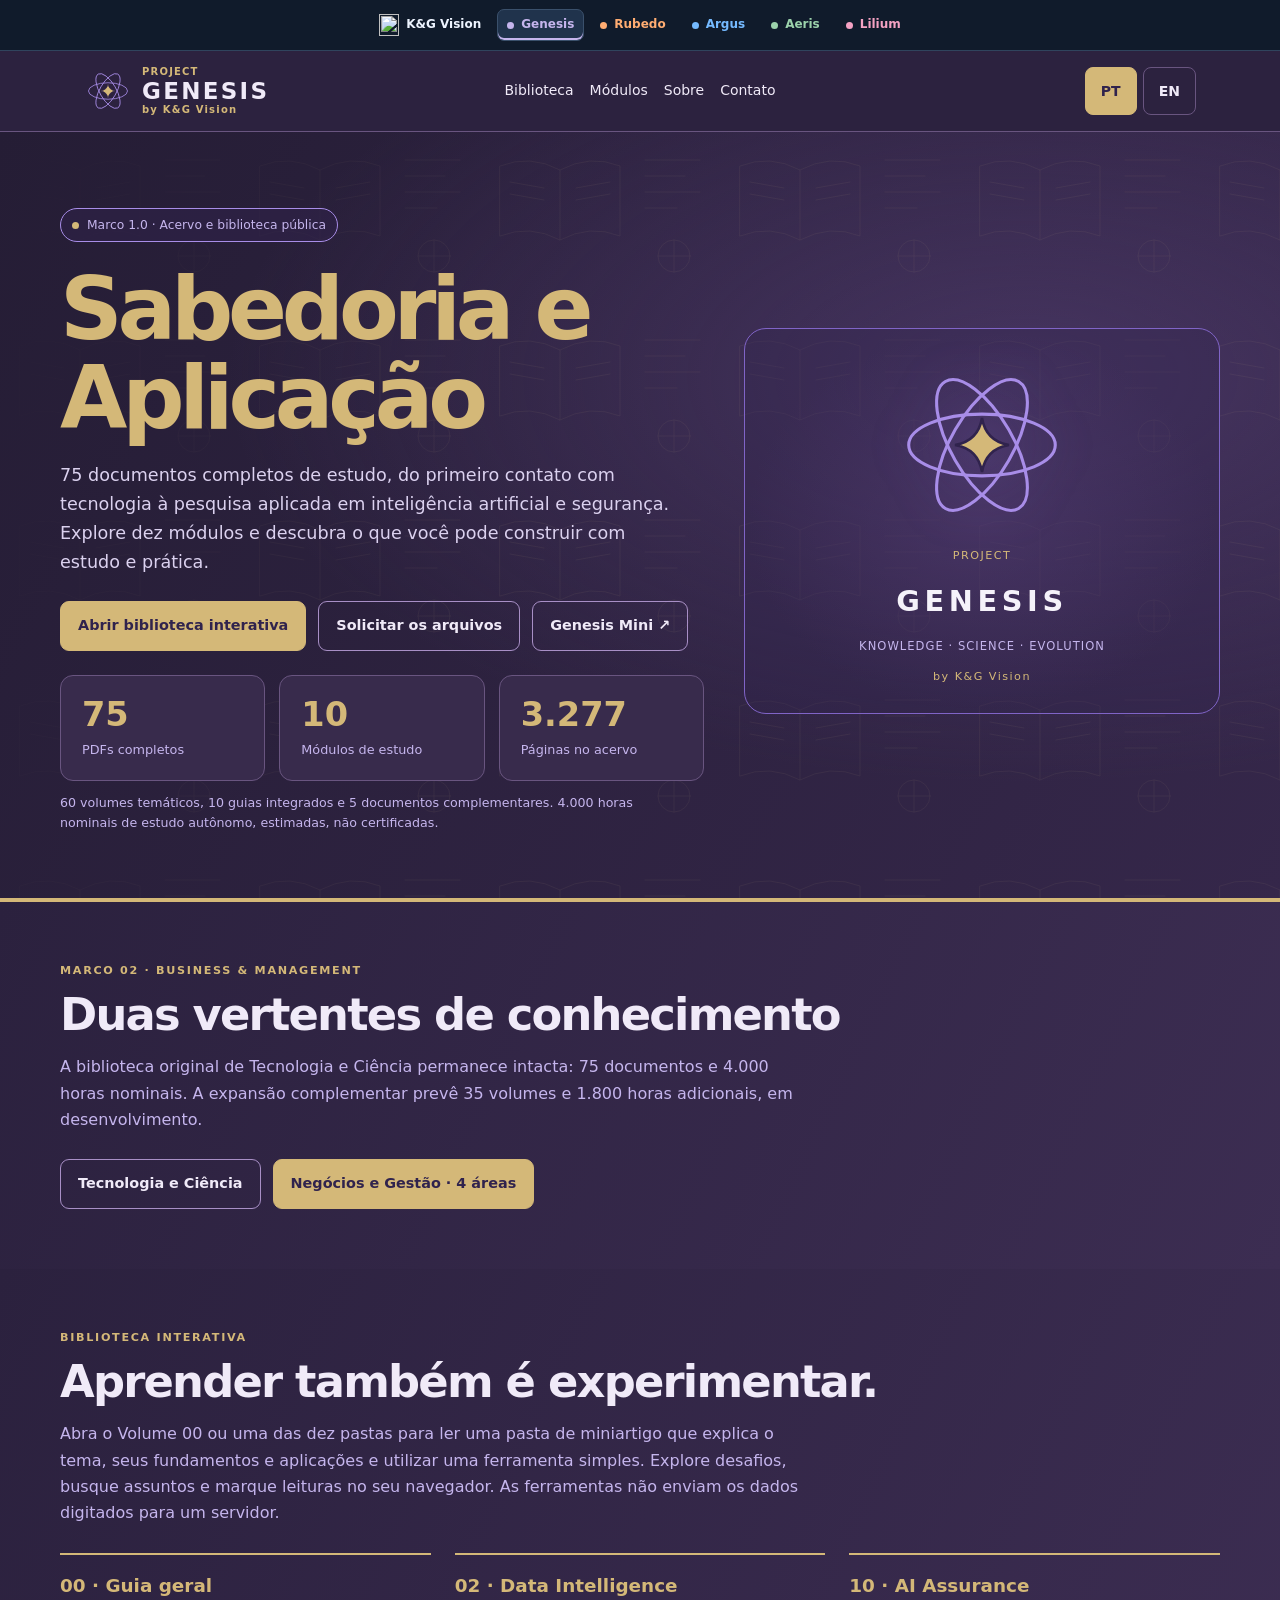
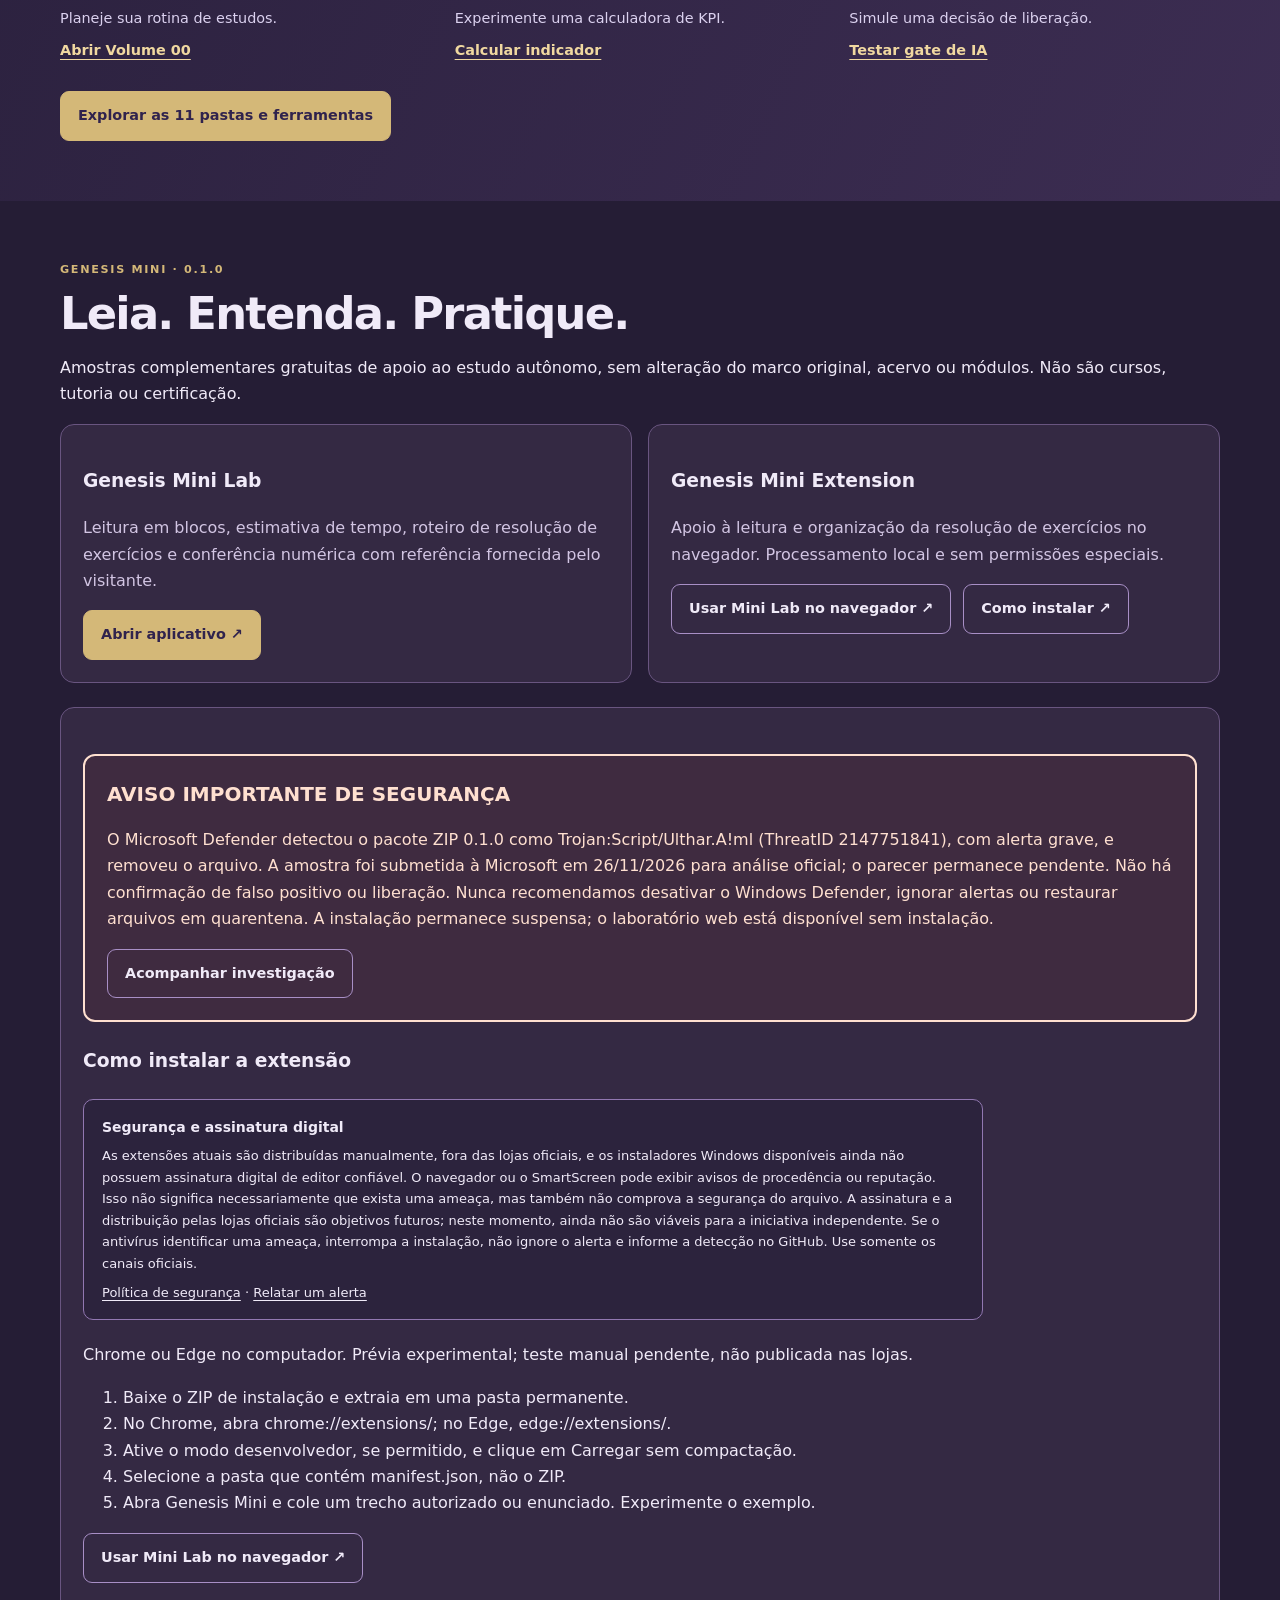
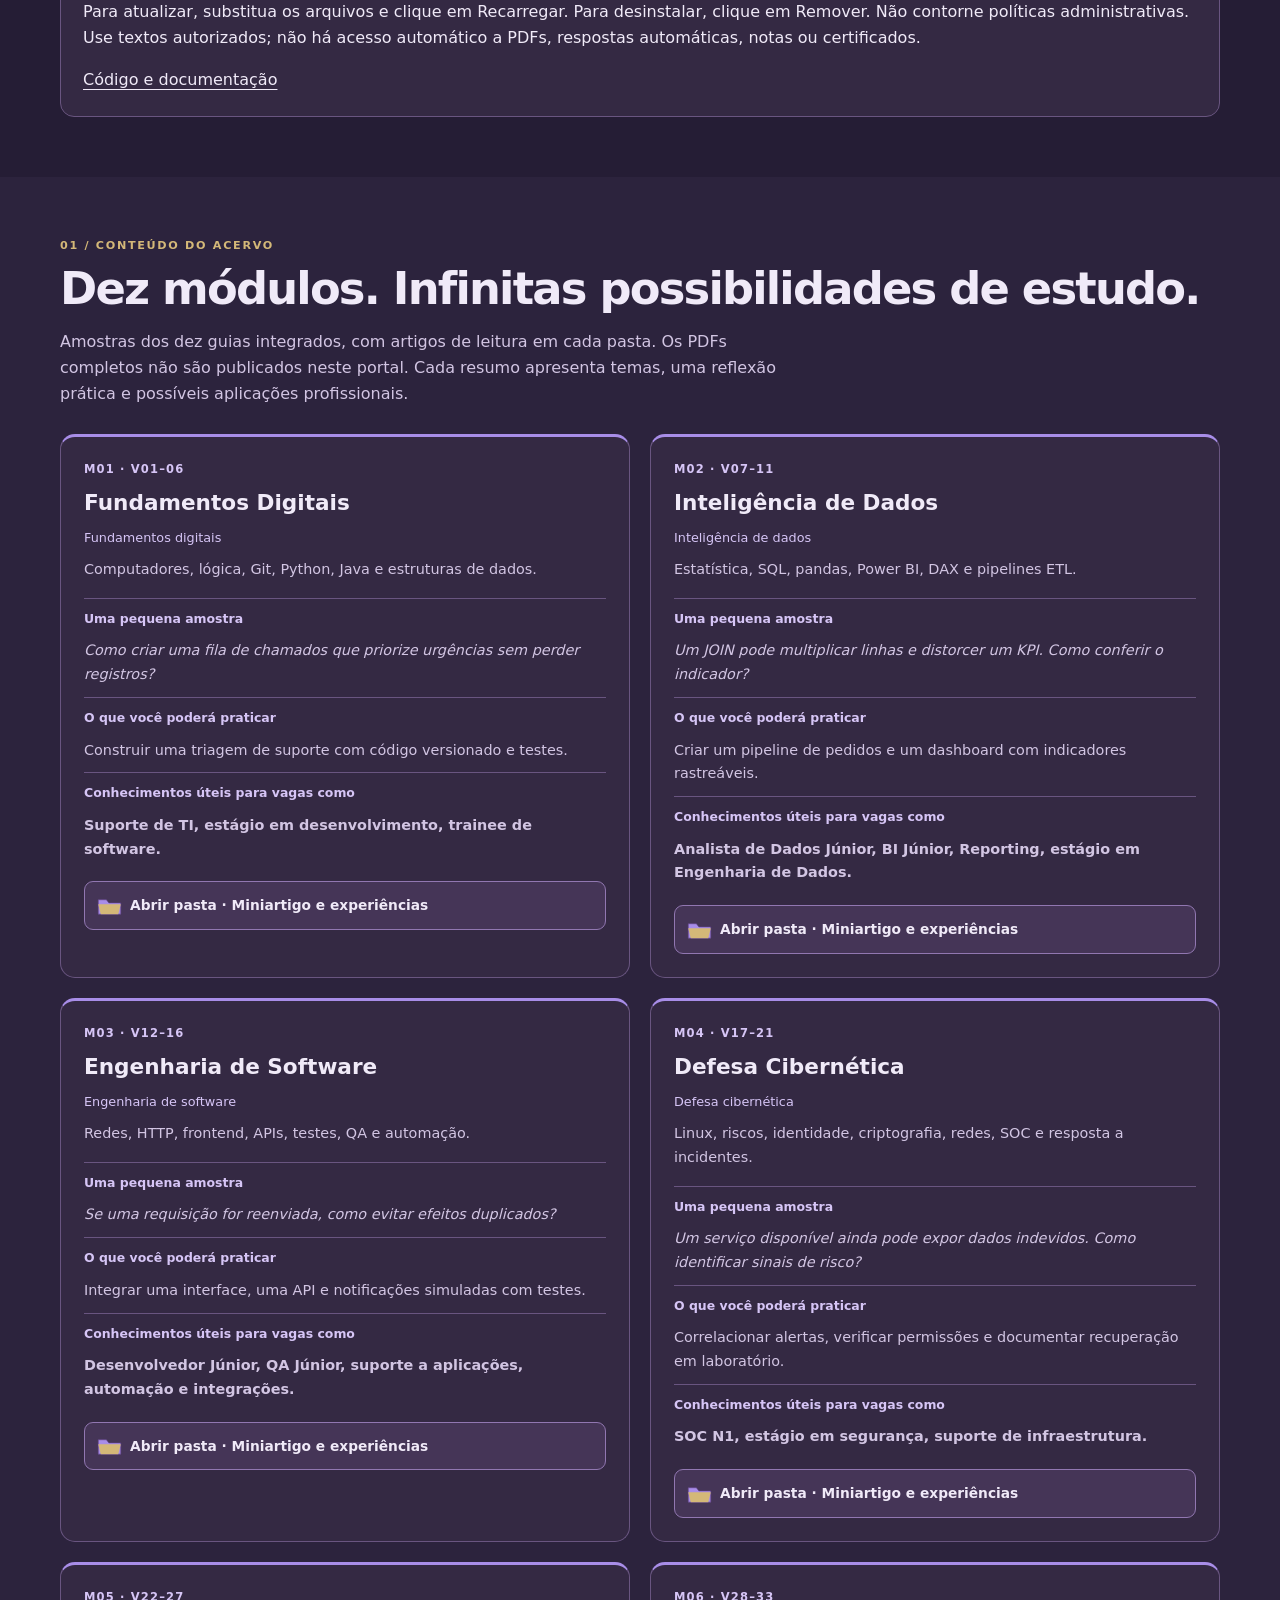
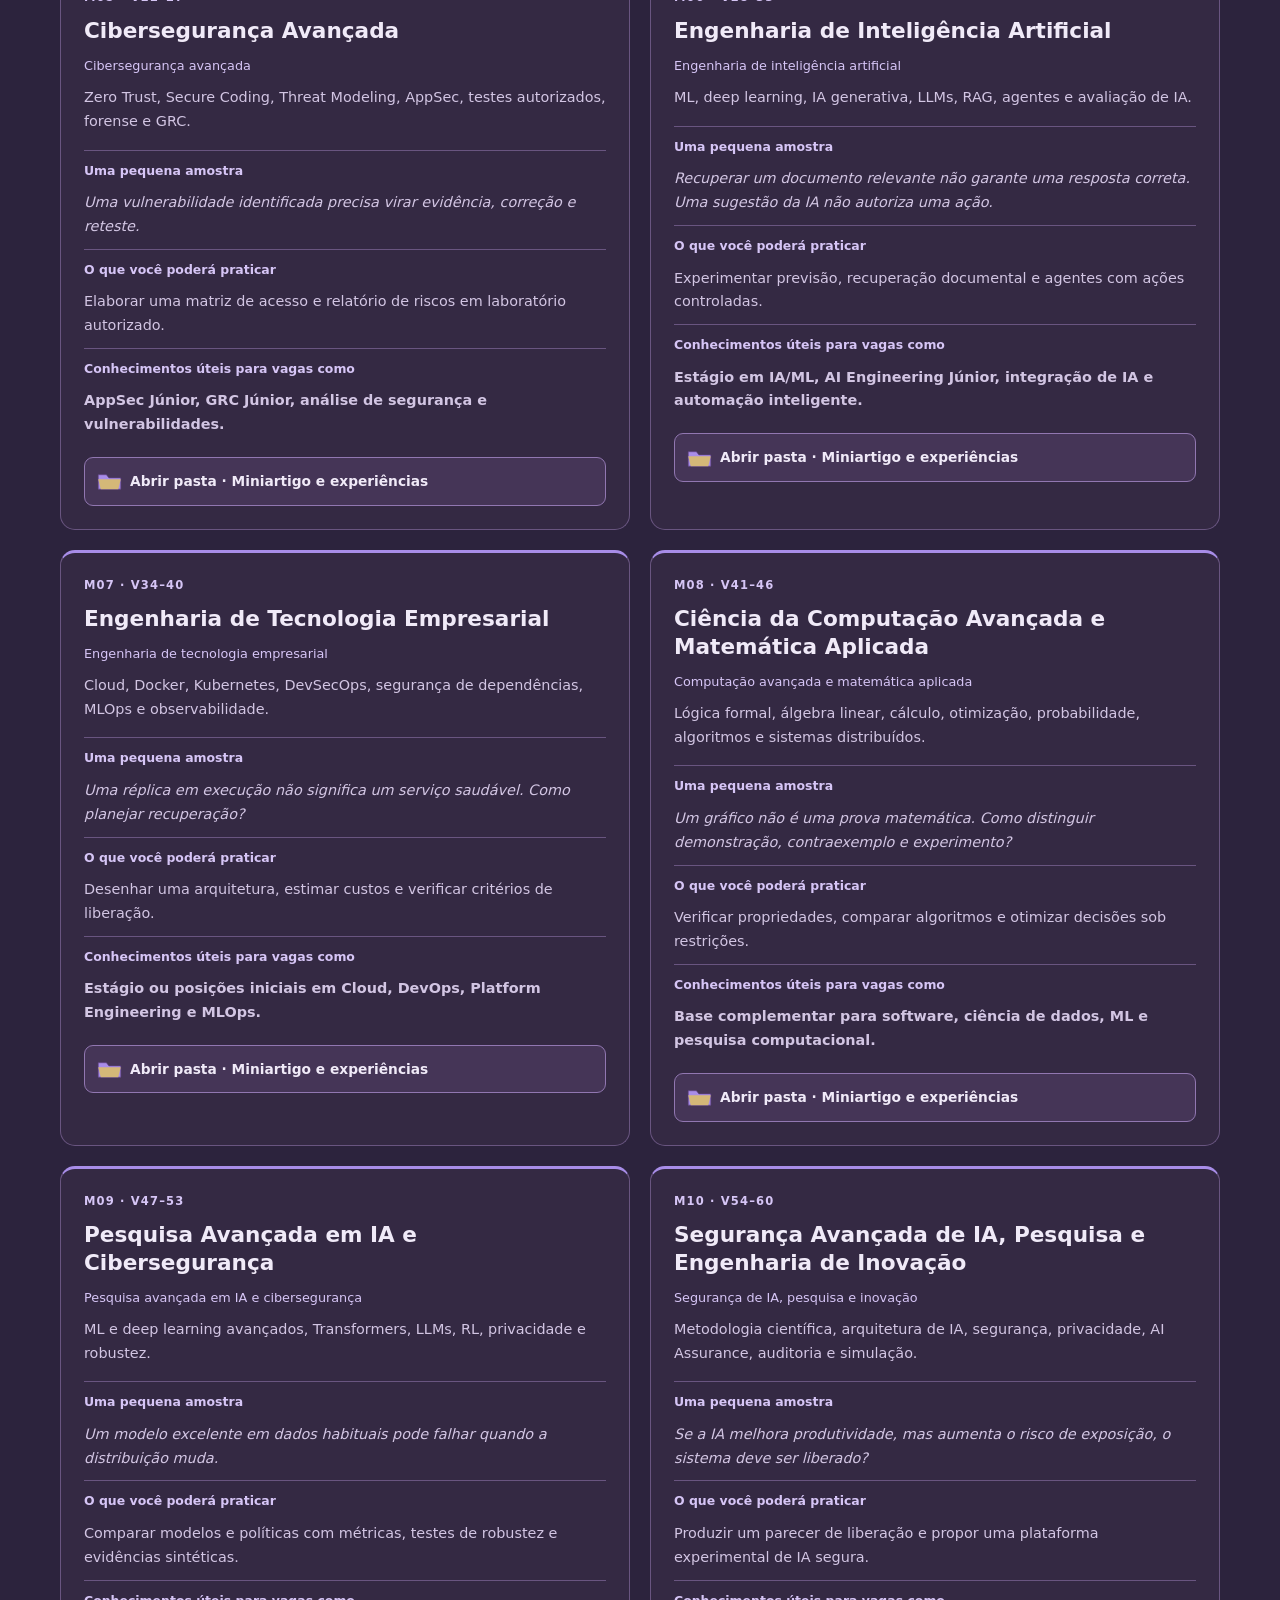
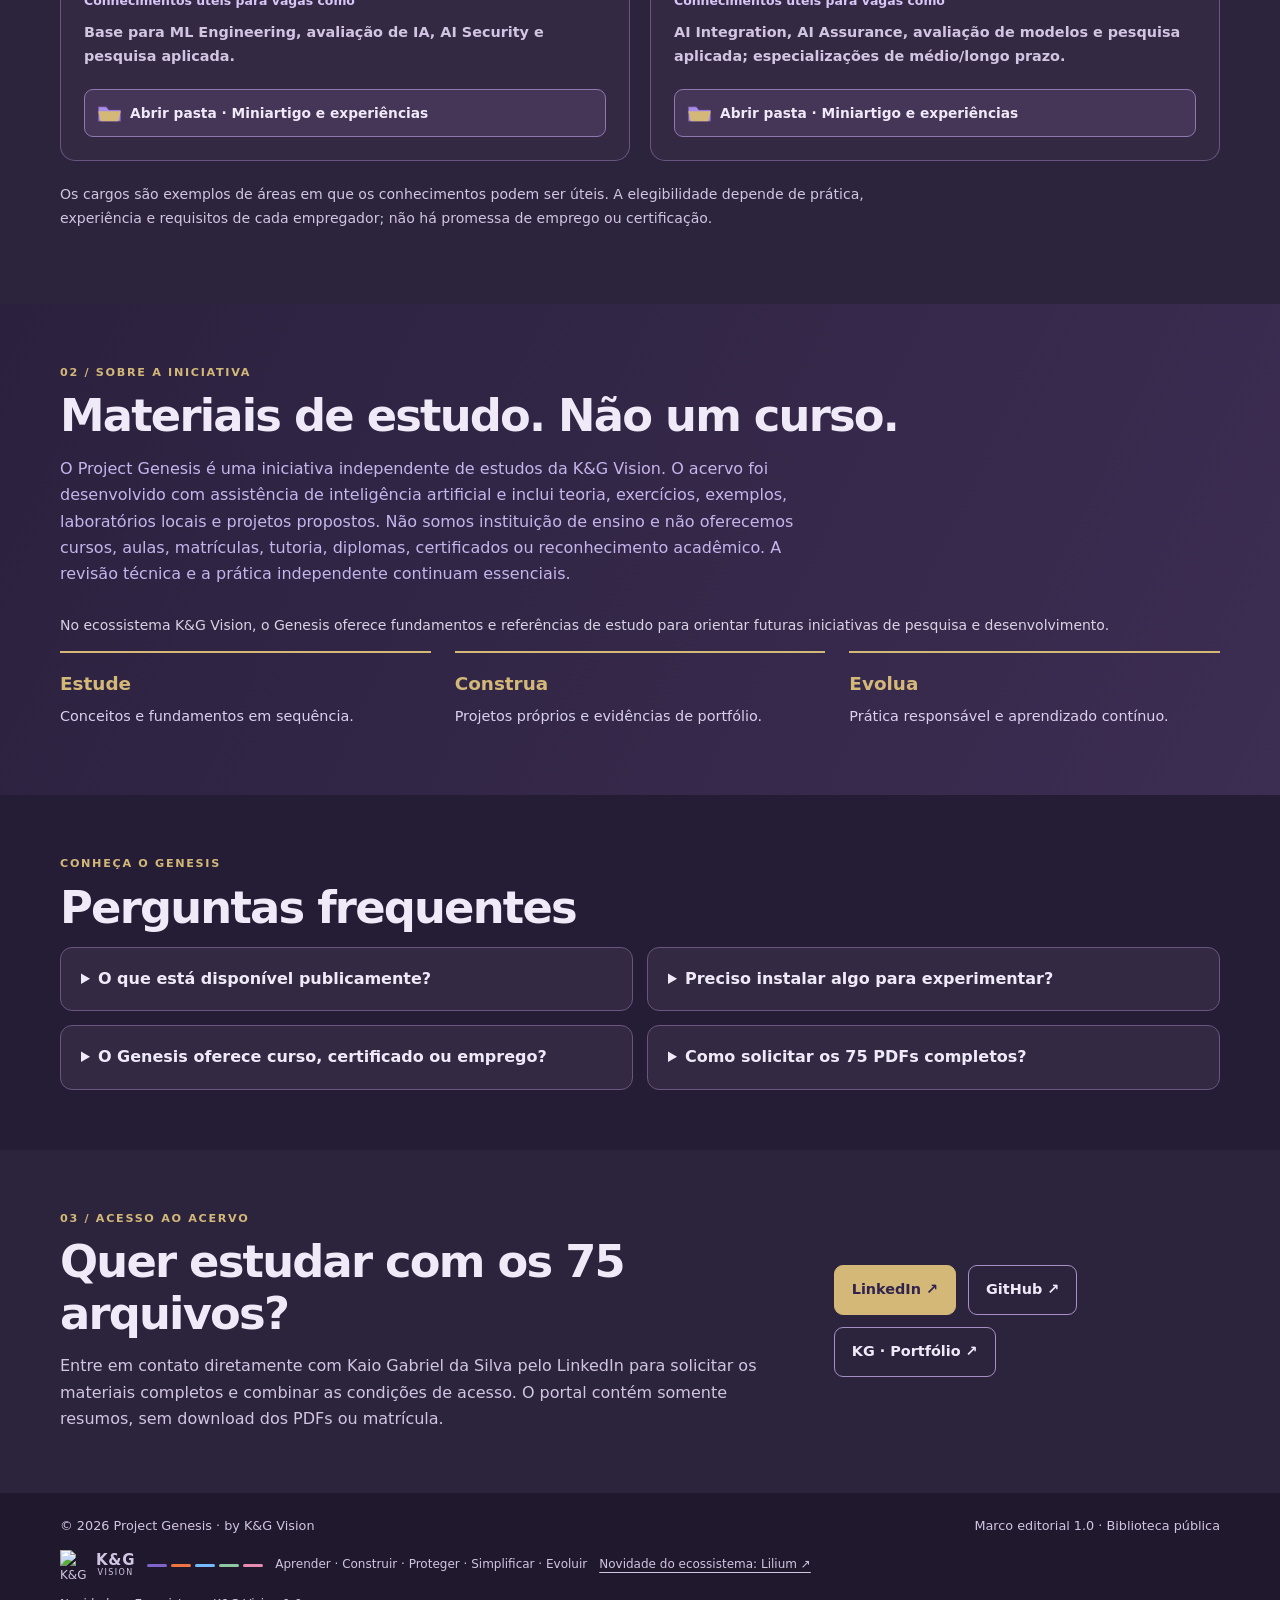
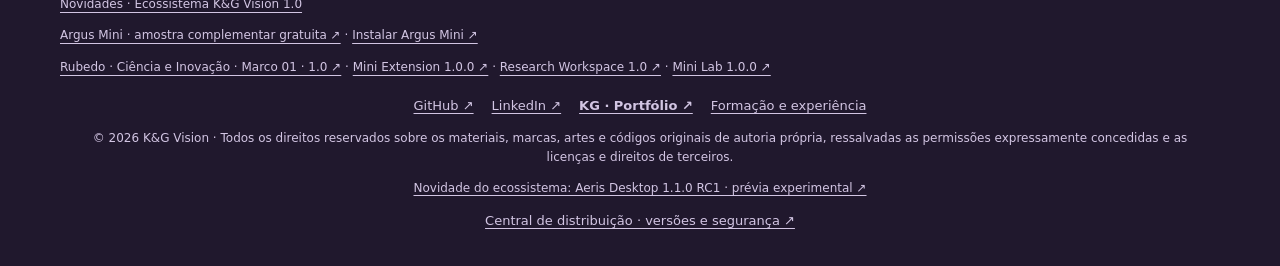
==== commit e3082c72: "Add separate Genesis Business & Management library and 35-volume editorial roadmap" ====
--- a/index.html
+++ b/index.html
@@ -106,6 +106,7 @@
 </style>
 </head><body><a class="skip" href="#main" data-pt="Ir ao conteúdo" data-en="Skip to content">Ir ao conteúdo</a><header class="kg-site-header" data-project="genesis" style="--kg-eco-bg:#241A3A;--kg-eco-line:#69558D;--kg-eco-muted:#C5B5ED;--kg-eco-active:#41315E;--kg-head-bg:#30234D;--kg-head-ink:#F5F2FA;--kg-head-muted:#D4B878;--kg-head-line:#69558D;--kg-lang-bg:#D4B878;--kg-lang-ink:#30234D;--kg-focus:#D4B878"><nav class="kg-graal-bar" aria-label="K&amp;G Vision ecosystem"><div class="kg-graal-inner"><a href="https://kgasil.github.io/" style="--graal-accent:#EDF4FF"><img class="kg-graal-shield" src="https://kgasil.github.io/assets/kg-symbol.svg" width="20" height="22" alt="">K&amp;G Vision</a><a href="https://kgasil.github.io/genesis/" style="--graal-accent:#C5B5ED" aria-current="page"><i class="kg-graal-dot" aria-hidden="true"></i>Genesis</a><a href="https://kgasil.github.io/rubedo/" style="--graal-accent:#FFAD72"><i class="kg-graal-dot" aria-hidden="true"></i>Rubedo</a><a href="https://kgasil.github.io/argus/" style="--graal-accent:#75BAFF"><i class="kg-graal-dot" aria-hidden="true"></i>Argus</a><a href="https://kgasil.github.io/aeris/" style="--graal-accent:#9BD2AB"><i class="kg-graal-dot" aria-hidden="true"></i>Aeris</a><a href="https://kgasil.github.io/lilium/" style="--graal-accent:#F4A2C3"><i class="kg-graal-dot" aria-hidden="true"></i>Lilium</a></div></nav><div class="kg-mainbar"><a class="kg-project-brand" href="#inicio" aria-label="Project Genesis"><img src="assets/genesis-symbol.svg" alt=""><span class="kg-brand-text"><small>PROJECT</small><strong>GENESIS</strong><small>by K&amp;G Vision</small></span></a><nav class="kg-local-nav" aria-label="Navigation"><a href="biblioteca.html" data-pt="Biblioteca" data-en="Library">Biblioteca</a><a href="#guias" data-pt="Módulos" data-en="Modules">Módulos</a><a href="#sobre" data-pt="Sobre" data-en="About">Sobre</a><a href="#contato" data-pt="Contato" data-en="Contact">Contato</a></nav><div class="kg-language" aria-label="Language"><button id="pt" type="button" aria-pressed="true">PT</button><button id="en" type="button" aria-pressed="false">EN</button></div></div></header>
 <main id="main"><section id="inicio" class="hero"><div class="wrap hero-grid"><div><div class="status"><i></i><span data-pt="Marco 1.0 · Acervo e biblioteca pública" data-en="1.0 milestone · Editorial collection and public library">Marco 1.0 · Acervo e biblioteca pública</span></div><h1 data-pt="Sabedoria e Aplicação" data-en="Wisdom &amp; Application">Sabedoria e Aplicação</h1><p class="lead" data-pt="75 documentos completos de estudo, do primeiro contato com tecnologia à pesquisa aplicada em inteligência artificial e segurança. Explore dez módulos e descubra o que você pode construir com estudo e prática." data-en="75 complete self-study documents, from first steps in technology to applied AI and security research. Explore ten modules and discover what you can build through study and practice.">75 documentos completos de estudo, do primeiro contato com tecnologia à pesquisa aplicada em inteligência artificial e segurança. Explore dez módulos e descubra o que você pode construir com estudo e prática.</p><div class="actions"><a class="btn primary" href="biblioteca.html" data-pt="Abrir biblioteca interativa" data-en="Open interactive library">Abrir biblioteca interativa</a><a class="btn" href="#contato" data-pt="Solicitar os arquivos" data-en="Request the files">Solicitar os arquivos</a><a class="btn" href="mini/" data-pt="Genesis Mini ↗" data-en="Genesis Mini ↗">Genesis Mini ↗</a></div><div class="numbers"><div class="stat"><strong>75</strong><span data-pt="PDFs completos" data-en="Complete PDFs">PDFs completos</span></div><div class="stat"><strong>10</strong><span data-pt="Módulos de estudo" data-en="Study modules">Módulos de estudo</span></div><div class="stat"><strong>3.277</strong><span data-pt="Páginas no acervo" data-en="Pages in the collection">Páginas no acervo</span></div></div><p class="stat-note" data-pt="60 volumes temáticos, 10 guias integrados e 5 documentos complementares. 4.000 horas nominais de estudo autônomo, estimadas, não certificadas." data-en="60 topic volumes, 10 integrated guides and 5 companion documents. An estimated 4,000 nominal self-study hours, not certified.">60 volumes temáticos, 10 guias integrados e 5 documentos complementares. 4.000 horas nominais de estudo autônomo, estimadas, não certificadas.</p></div><div class="identity"><img src="assets/genesis-symbol.svg" alt="Project Genesis"><small>PROJECT</small><strong>GENESIS</strong><p>KNOWLEDGE · SCIENCE · EVOLUTION</p><small>by K&amp;G Vision</small></div></div></section>
+<section id="business-management" class="section dark"><div class="wrap"><div class="eyebrow">Marco 02 · Business &amp; Management</div><h2 data-pt="Duas vertentes de conhecimento" data-en="Two knowledge tracks">Duas vertentes de conhecimento</h2><p class="intro"><span data-pt="A biblioteca original de Tecnologia e Ciência permanece intacta: 75 documentos e 4.000 horas nominais. A expansão complementar prevê 35 volumes e 1.800 horas adicionais, em desenvolvimento." data-en="The original Technology &amp; Science library remains intact: 75 documents and 4,000 nominal hours. The complementary expansion plans 35 volumes and 1,800 additional hours, in development.">A biblioteca original de Tecnologia e Ciência permanece intacta: 75 documentos e 4.000 horas nominais. A expansão complementar prevê 35 volumes e 1.800 horas adicionais, em desenvolvimento.</span></p><div class="actions"><a class="btn" href="biblioteca.html"><span data-pt="Tecnologia e Ciência" data-en="Technology &amp; Science">Tecnologia e Ciência</span></a><a class="btn primary" href="business.html"><span data-pt="Negócios e Gestão · 4 áreas" data-en="Business &amp; Management · 4 areas">Negócios e Gestão · 4 áreas</span></a></div></div></section>
 <section id="biblioteca" class="section dark"><div class="wrap"><div class="eyebrow" data-pt="Biblioteca interativa" data-en="Interactive library">Biblioteca interativa</div><h2 data-pt="Aprender também é experimentar." data-en="Learning also means experimenting.">Aprender também é experimentar.</h2><p class="intro" data-pt="Abra o Volume 00 ou uma das dez pastas para ler uma pasta de miniartigo que explica o tema, seus fundamentos e aplicações e utilizar uma ferramenta simples. Explore desafios, busque assuntos e marque leituras no seu navegador. As ferramentas não enviam os dados digitados para um servidor." data-en="Open Volume 00 or one of ten folders to read a mini-article folder explaining the topic, foundations and applications and use a simple tool. Explore challenges, search topics and mark previews as read in your browser. The tools do not send entered data to a server.">Abra o Volume 00 ou uma das dez pastas para ler uma pasta de miniartigo que explica o tema, seus fundamentos e aplicações e utilizar uma ferramenta simples. Explore desafios, busque assuntos e marque leituras no seu navegador. As ferramentas não enviam os dados digitados para um servidor.</p><div class="values"><div class="value"><strong>00 · <span data-pt="Guia geral" data-en="General guide">Guia geral</span></strong><p data-pt="Planeje sua rotina de estudos." data-en="Plan your study routine.">Planeje sua rotina de estudos.</p><a href="biblioteca.html#m00"><span data-pt="Abrir Volume 00" data-en="Open Volume 00">Abrir Volume 00</span></a></div><div class="value"><strong>02 · Data Intelligence</strong><p data-pt="Experimente uma calculadora de KPI." data-en="Try a KPI calculator.">Experimente uma calculadora de KPI.</p><a href="biblioteca.html#m02"><span data-pt="Calcular indicador" data-en="Calculate KPI">Calcular indicador</span></a></div><div class="value"><strong>10 · AI Assurance</strong><p data-pt="Simule uma decisão de liberação." data-en="Simulate a release decision.">Simule uma decisão de liberação.</p><a href="biblioteca.html#m10"><span data-pt="Testar gate de IA" data-en="Try AI gate">Testar gate de IA</span></a></div></div><div class="actions" style="margin-top:28px"><a class="btn primary" href="biblioteca.html"><span data-pt="Explorar as 11 pastas e ferramentas" data-en="Explore all 11 folders and tools">Explorar as 11 pastas e ferramentas</span></a></div></div></section><section id="genesis-mini" class="section"><div class="wrap"><div class="eyebrow">GENESIS MINI · 0.1.0</div><h2 data-pt="Leia. Entenda. Pratique." data-en="Read. Understand. Practice.">Leia. Entenda. Pratique.</h2><p data-pt="Amostras complementares gratuitas de apoio ao estudo autônomo, sem alteração do marco original, acervo ou módulos. Não são cursos, tutoria ou certificação." data-en="Free complementary self-study aids, without changing the original milestone, collection or modules. Not courses, tutoring or certification.">Amostras complementares gratuitas de apoio ao estudo autônomo, sem alteração do marco original, acervo ou módulos. Não são cursos, tutoria ou certificação.</p><div style="display:grid;grid-template-columns:repeat(auto-fit,minmax(min(260px,100%),1fr));gap:16px"><article style="padding:22px;border:1px solid #dcd2ee;border-radius:14px"><h3>Genesis Mini Lab</h3><p data-pt="Leitura em blocos, estimativa de tempo, roteiro de resolução de exercícios e conferência numérica com referência fornecida pelo visitante." data-en="Reading blocks, estimated duration, exercise-solving checklist and numeric comparison with a visitor-supplied reference.">Leitura em blocos, estimativa de tempo, roteiro de resolução de exercícios e conferência numérica com referência fornecida pelo visitante.</p><a class="btn primary" href="mini/" data-pt="Abrir aplicativo ↗" data-en="Open application ↗">Abrir aplicativo ↗</a></article><article style="padding:22px;border:1px solid #dcd2ee;border-radius:14px"><h3>Genesis Mini Extension</h3><p data-pt="Apoio à leitura e organização da resolução de exercícios no navegador. Processamento local e sem permissões especiais." data-en="Reading and exercise organization in the browser. Local processing and no special permissions.">Apoio à leitura e organização da resolução de exercícios no navegador. Processamento local e sem permissões especiais.</p><div class="actions"><a class="btn" href="https://kgasil.github.io/genesis/mini/" data-pt="Usar Mini Lab no navegador ↗" data-en="Use Mini Lab in your browser ↗">Usar Mini Lab no navegador ↗</a><a class="btn" href="#instalar-extensao" data-pt="Como instalar ↗" data-en="Installation guide ↗">Como instalar ↗</a></div></article></div><div id="instalar-extensao" style="margin-top:24px;border:1px solid #dcd2ee;border-radius:14px;padding:22px"><aside role="alert" aria-label="Security alert" style="margin:24px 0;padding:22px;border:2px solid currentColor;border-radius:12px;line-height:1.65"><strong style="display:block;font-size:20px;margin-bottom:12px" data-pt="AVISO IMPORTANTE DE SEGURANÇA" data-en="IMPORTANT SECURITY NOTICE">AVISO IMPORTANTE DE SEGURANÇA</strong><p data-pt="O Microsoft Defender detectou o pacote ZIP 0.1.0 como Trojan:Script/Ulthar.A!ml (ThreatID 2147751841), com alerta grave, e removeu o arquivo. A amostra foi submetida à Microsoft em 26/11/2026 para análise oficial; o parecer permanece pendente. Não há confirmação de falso positivo ou liberação. Nunca recomendamos desativar o Windows Defender, ignorar alertas ou restaurar arquivos em quarentena. A instalação permanece suspensa; o laboratório web está disponível sem instalação." data-en="Microsoft Defender detected the 0.1.0 ZIP as Trojan:Script/Ulthar.A!ml (ThreatID 2147751841), rated severe, and removed the file. The sample was submitted to Microsoft on November 26, 2026 for official review; the verdict is pending. No false-positive determination or clearance has been confirmed. We never recommend disabling Windows Defender, bypassing warnings or restoring quarantined files. Installation remains paused; the web lab is available without installation.">O Microsoft Defender detectou o pacote ZIP 0.1.0 como Trojan:Script/Ulthar.A!ml (ThreatID 2147751841), com alerta grave, e removeu o arquivo. A amostra foi submetida à Microsoft em 26/11/2026 para análise oficial; o parecer permanece pendente. Não há confirmação de falso positivo ou liberação. Nunca recomendamos desativar o Windows Defender, ignorar alertas ou restaurar arquivos em quarentena. A instalação permanece suspensa; o laboratório web está disponível sem instalação.</p><a class="btn" href="https://github.com/Kgasil/genesis/issues/1" data-pt="Acompanhar investigação" data-en="Follow investigation">Acompanhar investigação</a></aside><h3 data-pt="Como instalar a extensão" data-en="How to install the extension">Como instalar a extensão</h3><aside class="kg-distribution-notice" role="note" style="margin:22px 0;padding:16px 18px;border:1px solid currentColor;border-radius:10px;font-size:13px;line-height:1.65;max-width:900px;overflow-wrap:anywhere"><strong style="display:block;margin-bottom:6px;font-size:14px" data-pt="Segurança e assinatura digital" data-en="Security and digital signing">Segurança e assinatura digital</strong><p style="margin:0 0 8px" data-pt="As extensões atuais são distribuídas manualmente, fora das lojas oficiais, e os instaladores Windows disponíveis ainda não possuem assinatura digital de editor confiável. O navegador ou o SmartScreen pode exibir avisos de procedência ou reputação. Isso não significa necessariamente que exista uma ameaça, mas também não comprova a segurança do arquivo. A assinatura e a distribuição pelas lojas oficiais são objetivos futuros; neste momento, ainda não são viáveis para a iniciativa independente. Se o antivírus identificar uma ameaça, interrompa a instalação, não ignore o alerta e informe a detecção no GitHub. Use somente os canais oficiais." data-en="Current extensions are distributed manually outside official stores, and available Windows installers do not yet have a trusted publisher digital signature. The browser or SmartScreen may show origin or reputation warnings. This does not necessarily indicate a threat, but it does not establish file safety either. Signing and official store distribution are future goals and are not currently feasible for this independent initiative. If antivirus software detects a threat, stop installation, do not bypass the warning, and report the detection on GitHub. Use official channels only.">As extensões atuais são distribuídas manualmente, fora das lojas oficiais, e os instaladores Windows disponíveis ainda não possuem assinatura digital de editor confiável. O navegador ou o SmartScreen pode exibir avisos de procedência ou reputação. Isso não significa necessariamente que exista uma ameaça, mas também não comprova a segurança do arquivo. A assinatura e a distribuição pelas lojas oficiais são objetivos futuros; neste momento, ainda não são viáveis para a iniciativa independente. Se o antivírus identificar uma ameaça, interrompa a instalação, não ignore o alerta e informe a detecção no GitHub. Use somente os canais oficiais.</p><a href="https://github.com/Kgasil/genesis/blob/main/SECURITY.md" style="color:inherit;text-decoration:underline;text-underline-offset:3px" data-pt="Política de segurança" data-en="Security policy">Política de segurança</a> · <a href="https://github.com/Kgasil/genesis/issues" style="color:inherit;text-decoration:underline;text-underline-offset:3px" data-pt="Relatar um alerta" data-en="Report a warning">Relatar um alerta</a></aside><p data-pt="Chrome ou Edge no computador. Prévia experimental; teste manual pendente, não publicada nas lojas." data-en="Desktop Chrome or Edge. Experimental preview; manual browser testing pending, not listed in stores.">Chrome ou Edge no computador. Prévia experimental; teste manual pendente, não publicada nas lojas.</p><ol><li data-pt="Baixe o ZIP de instalação e extraia em uma pasta permanente." data-en="Download and extract the installation ZIP to a permanent folder.">Baixe o ZIP de instalação e extraia em uma pasta permanente.</li><li data-pt="No Chrome, abra chrome://extensions/; no Edge, edge://extensions/." data-en="Open chrome://extensions/ in Chrome or edge://extensions/ in Edge.">No Chrome, abra chrome://extensions/; no Edge, edge://extensions/.</li><li data-pt="Ative o modo desenvolvedor, se permitido, e clique em Carregar sem compactação." data-en="Enable Developer mode, if permitted, and select Load unpacked.">Ative o modo desenvolvedor, se permitido, e clique em Carregar sem compactação.</li><li data-pt="Selecione a pasta que contém manifest.json, não o ZIP." data-en="Select the extracted folder containing manifest.json, not the ZIP.">Selecione a pasta que contém manifest.json, não o ZIP.</li><li data-pt="Abra Genesis Mini e cole um trecho autorizado ou enunciado. Experimente o exemplo." data-en="Open Genesis Mini and paste authorized reading material or an exercise. Try the example.">Abra Genesis Mini e cole um trecho autorizado ou enunciado. Experimente o exemplo.</li></ol><a class="btn" href="https://kgasil.github.io/genesis/mini/" data-pt="Usar Mini Lab no navegador ↗" data-en="Use Mini Lab in your browser ↗">Usar Mini Lab no navegador ↗</a><p data-pt="Para atualizar, substitua os arquivos e clique em Recarregar. Para desinstalar, clique em Remover. Não contorne políticas administrativas. Use textos autorizados; não há acesso automático a PDFs, respostas automáticas, notas ou certificados." data-en="To update, replace the files and click Reload. To uninstall, click Remove. Do not bypass administrative policies. Use authorized text; no automatic PDF access, generated answers, grades or certificates.">Para atualizar, substitua os arquivos e clique em Recarregar. Para desinstalar, clique em Remover. Não contorne políticas administrativas. Use textos autorizados; não há acesso automático a PDFs, respostas automáticas, notas ou certificados.</p><a href="https://github.com/Kgasil/genesis/tree/main/extension" data-pt="Código e documentação" data-en="Source and documentation">Código e documentação</a></div></div></section>
 <section id="guias" class="section"><div class="wrap"><div class="eyebrow" data-pt="01 / Conteúdo do acervo" data-en="01 / Collection contents">01 / Conteúdo do acervo</div><h2 data-pt="Dez módulos. Infinitas possibilidades de estudo." data-en="Ten modules. Many paths to explore.">Dez módulos. Infinitas possibilidades de estudo.</h2><p class="intro" data-pt="Amostras dos dez guias integrados, com artigos de leitura em cada pasta. Os PDFs completos não são publicados neste portal. Cada resumo apresenta temas, uma reflexão prática e possíveis aplicações profissionais." data-en="Previews of the ten integrated guides, with reading articles in every folder. Complete PDFs are not published here. Each preview presents topics, a practical question and possible career applications.">Amostras dos dez guias integrados, com artigos de leitura em cada pasta. Os PDFs completos não são publicados neste portal. Cada resumo apresenta temas, uma reflexão prática e possíveis aplicações profissionais.</p><div class="grid module-grid"><article class="card module" id="modulo-01"><span class="num">M01 · V01–06</span><h3 data-pt="Fundamentos Digitais" data-en="Digital Foundations">Fundamentos Digitais</h3><p class="subname" data-pt="Fundamentos digitais" data-en="Digital Foundations">Fundamentos digitais</p><p class="topics" data-pt="Computadores, lógica, Git, Python, Java e estruturas de dados." data-en="Computers, logic, Git, Python, Java and data structures.">Computadores, lógica, Git, Python, Java e estruturas de dados.</p><strong class="mini-label" data-pt="Uma pequena amostra" data-en="A small taste">Uma pequena amostra</strong><p class="taste" data-pt="Como criar uma fila de chamados que priorize urgências sem perder registros?" data-en="How can a ticket queue prioritize urgency without losing records?">Como criar uma fila de chamados que priorize urgências sem perder registros?</p><strong class="mini-label" data-pt="O que você poderá praticar" data-en="What you can practice">O que você poderá praticar</strong><p data-pt="Construir uma triagem de suporte com código versionado e testes." data-en="Build a support triage tool with versioned code and tests.">Construir uma triagem de suporte com código versionado e testes.</p><strong class="mini-label" data-pt="Conhecimentos úteis para vagas como" data-en="Skills relevant to roles such as">Conhecimentos úteis para vagas como</strong><p class="roles" data-pt="Suporte de TI, estágio em desenvolvimento, trainee de software." data-en="IT support, software development internships, software trainee.">Suporte de TI, estágio em desenvolvimento, trainee de software.</p><a class="folder-open" href="biblioteca.html#m01"><svg viewBox="0 0 40 32" width="25" height="20" aria-hidden="true"><path d="M2 6h13l4 5h19v18H2z" fill="#A88DE8" stroke="#604386"/><path d="M2 13h36l-4 16H6z" fill="#D4B878"/></svg><span data-pt="Abrir pasta · Miniartigo e experiências" data-en="Open folder · Mini article and experiments">Abrir pasta · Miniartigo e experiências</span></a></article>
 <article class="card module" id="modulo-02"><span class="num">M02 · V07–11</span><h3 data-pt="Inteligência de Dados" data-en="Data Intelligence">Inteligência de Dados</h3><p class="subname" data-pt="Inteligência de dados" data-en="Data Intelligence">Inteligência de dados</p><p class="topics" data-pt="Estatística, SQL, pandas, Power BI, DAX e pipelines ETL." data-en="Statistics, SQL, pandas, Power BI, DAX and ETL pipelines.">Estatística, SQL, pandas, Power BI, DAX e pipelines ETL.</p><strong class="mini-label" data-pt="Uma pequena amostra" data-en="A small taste">Uma pequena amostra</strong><p class="taste" data-pt="Um JOIN pode multiplicar linhas e distorcer um KPI. Como conferir o indicador?" data-en="A JOIN can multiply rows and distort a KPI. How do you verify it?">Um JOIN pode multiplicar linhas e distorcer um KPI. Como conferir o indicador?</p><strong class="mini-label" data-pt="O que você poderá praticar" data-en="What you can practice">O que você poderá praticar</strong><p data-pt="Criar um pipeline de pedidos e um dashboard com indicadores rastreáveis." data-en="Build an order pipeline and a dashboard with traceable metrics.">Criar um pipeline de pedidos e um dashboard com indicadores rastreáveis.</p><strong class="mini-label" data-pt="Conhecimentos úteis para vagas como" data-en="Skills relevant to roles such as">Conhecimentos úteis para vagas como</strong><p class="roles" data-pt="Analista de Dados Júnior, BI Júnior, Reporting, estágio em Engenharia de Dados." data-en="Junior Data Analyst, Junior BI Analyst, reporting, data engineering internships.">Analista de Dados Júnior, BI Júnior, Reporting, estágio em Engenharia de Dados.</p><a class="folder-open" href="biblioteca.html#m02"><svg viewBox="0 0 40 32" width="25" height="20" aria-hidden="true"><path d="M2 6h13l4 5h19v18H2z" fill="#A88DE8" stroke="#604386"/><path d="M2 13h36l-4 16H6z" fill="#D4B878"/></svg><span data-pt="Abrir pasta · Miniartigo e experiências" data-en="Open folder · Mini article and experiments">Abrir pasta · Miniartigo e experiências</span></a></article>
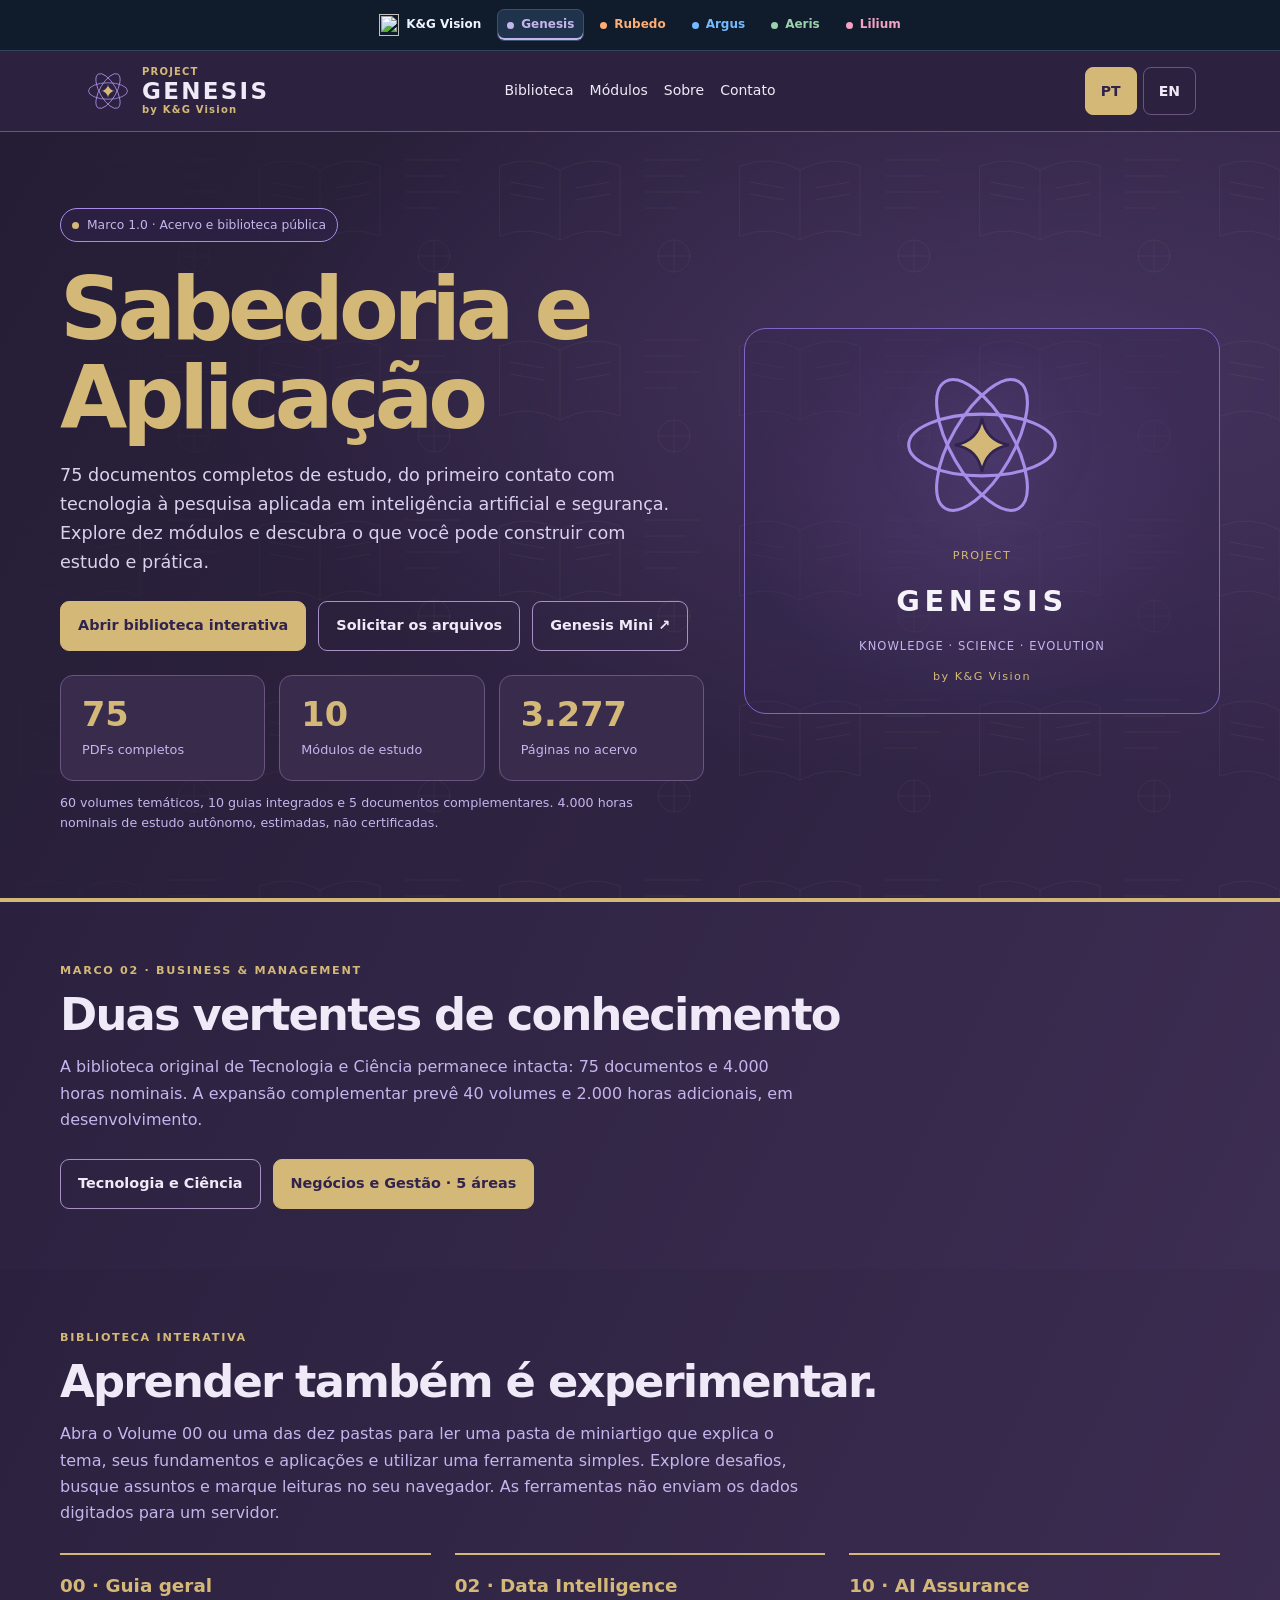
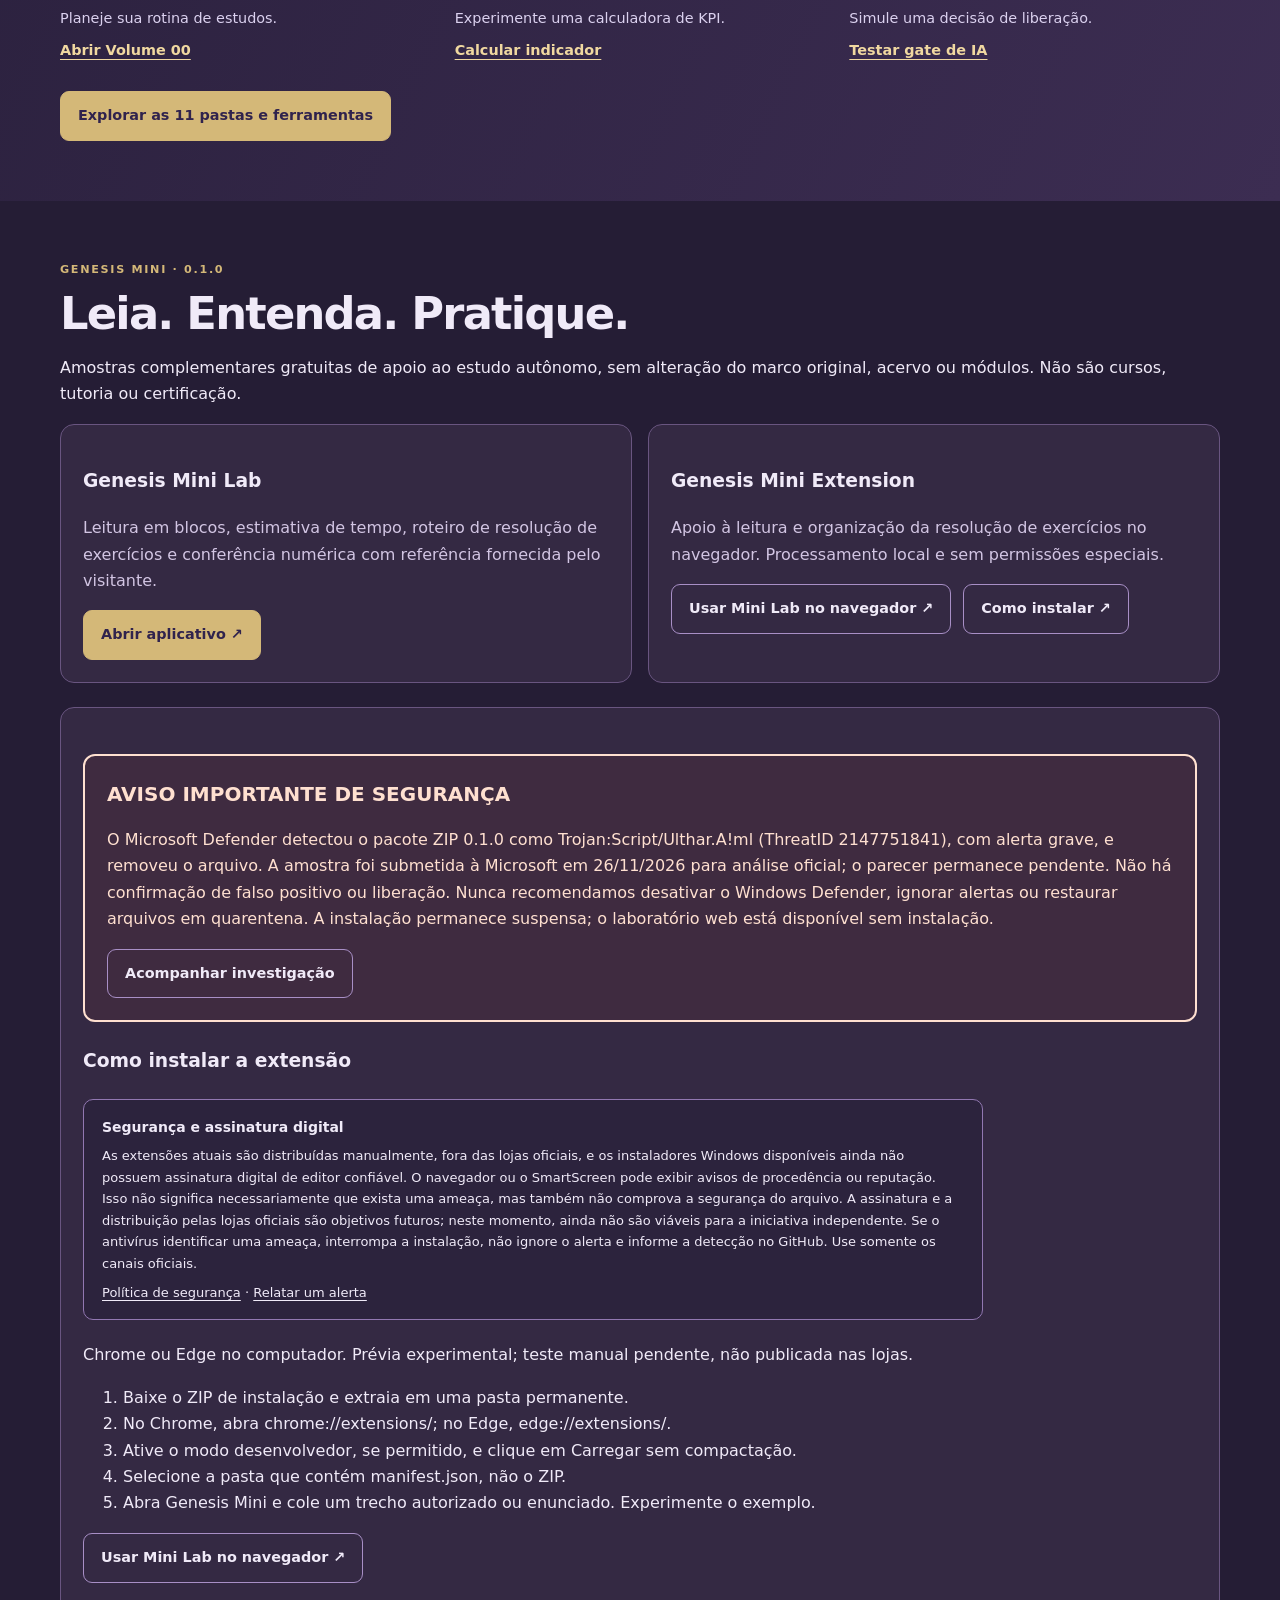
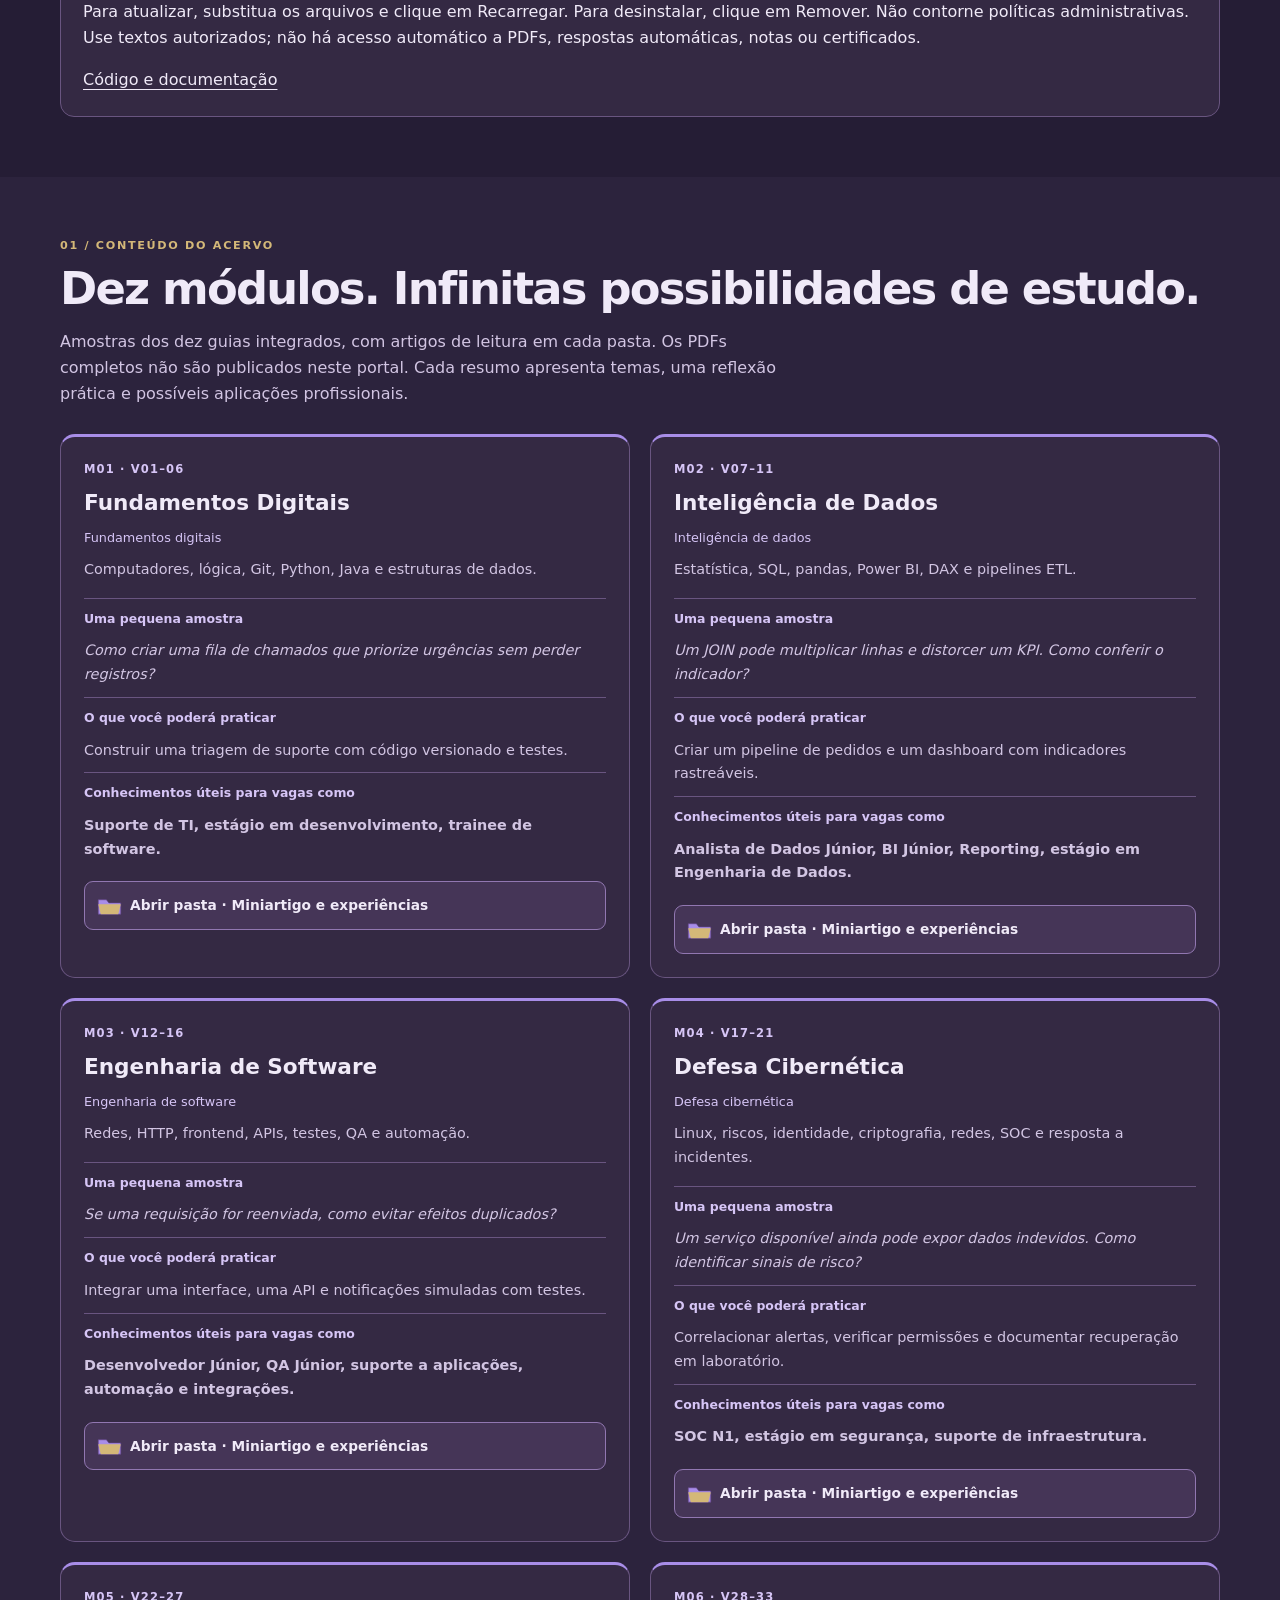
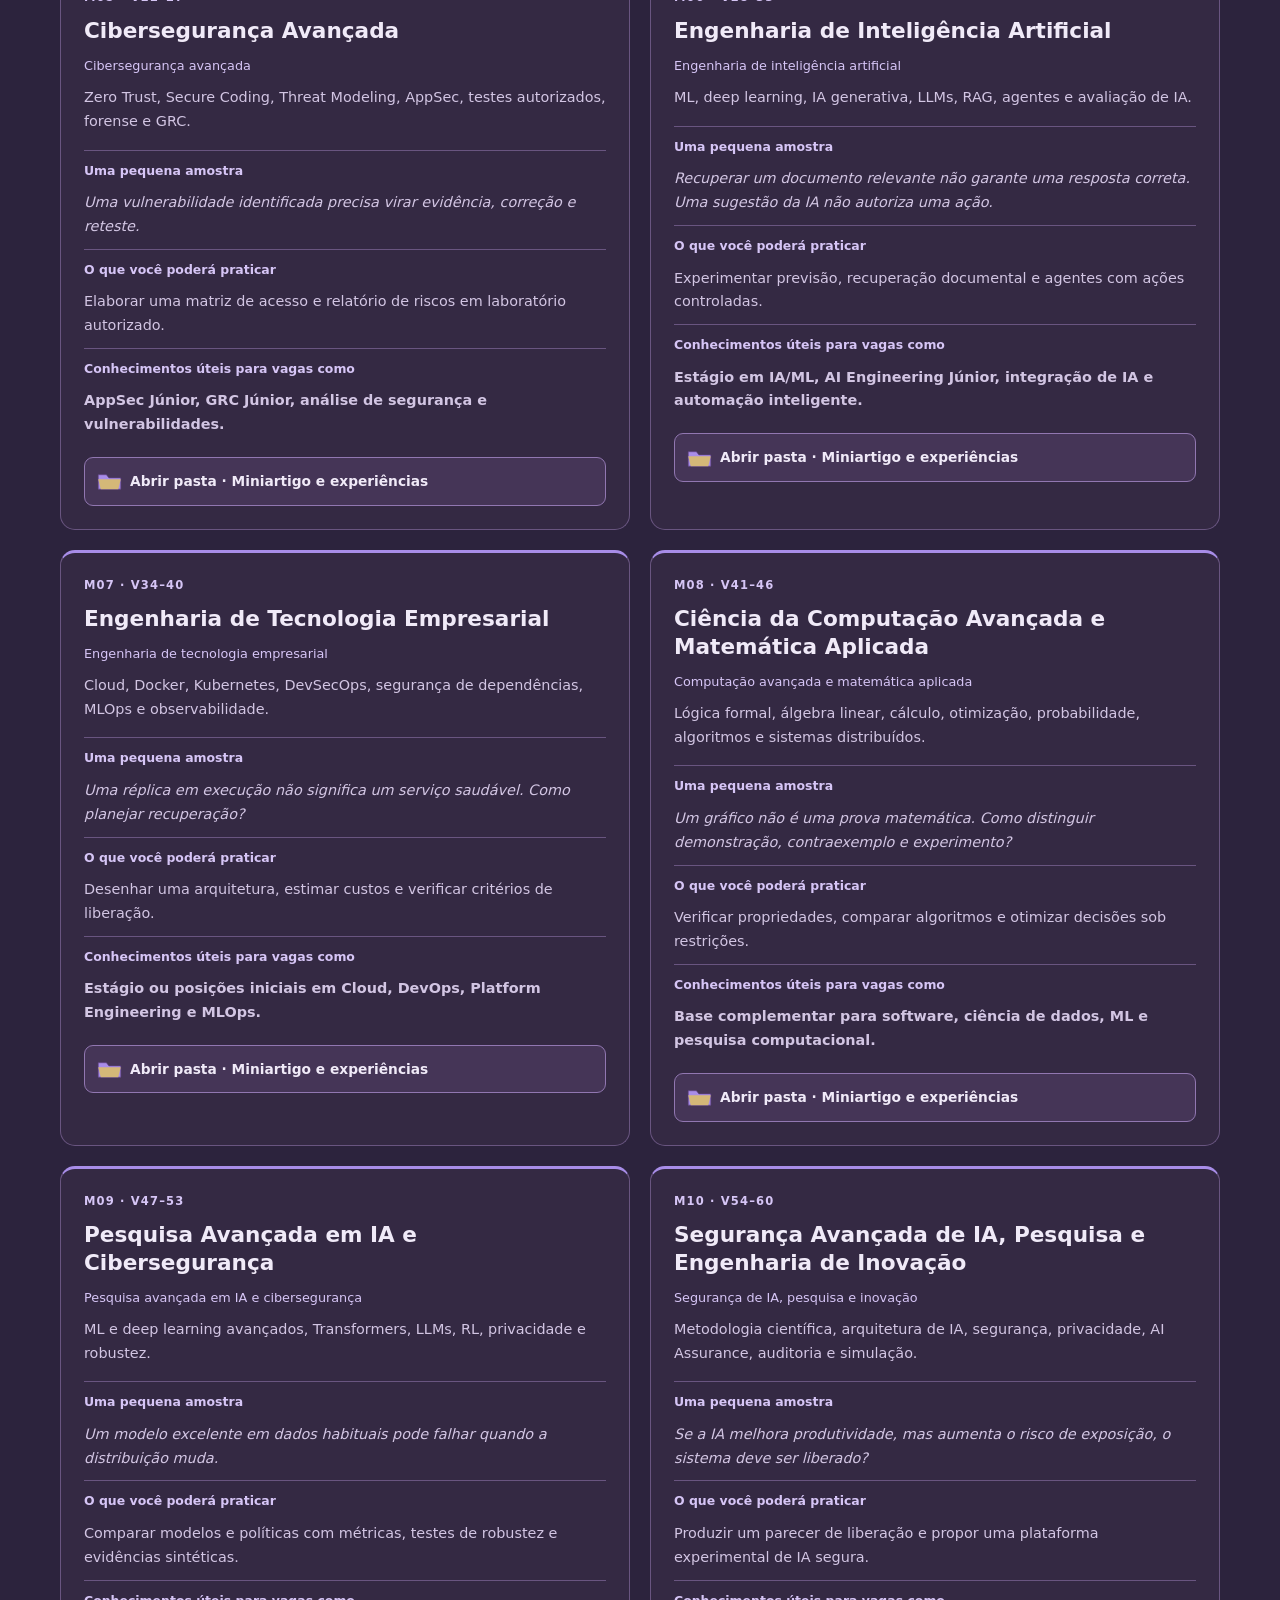
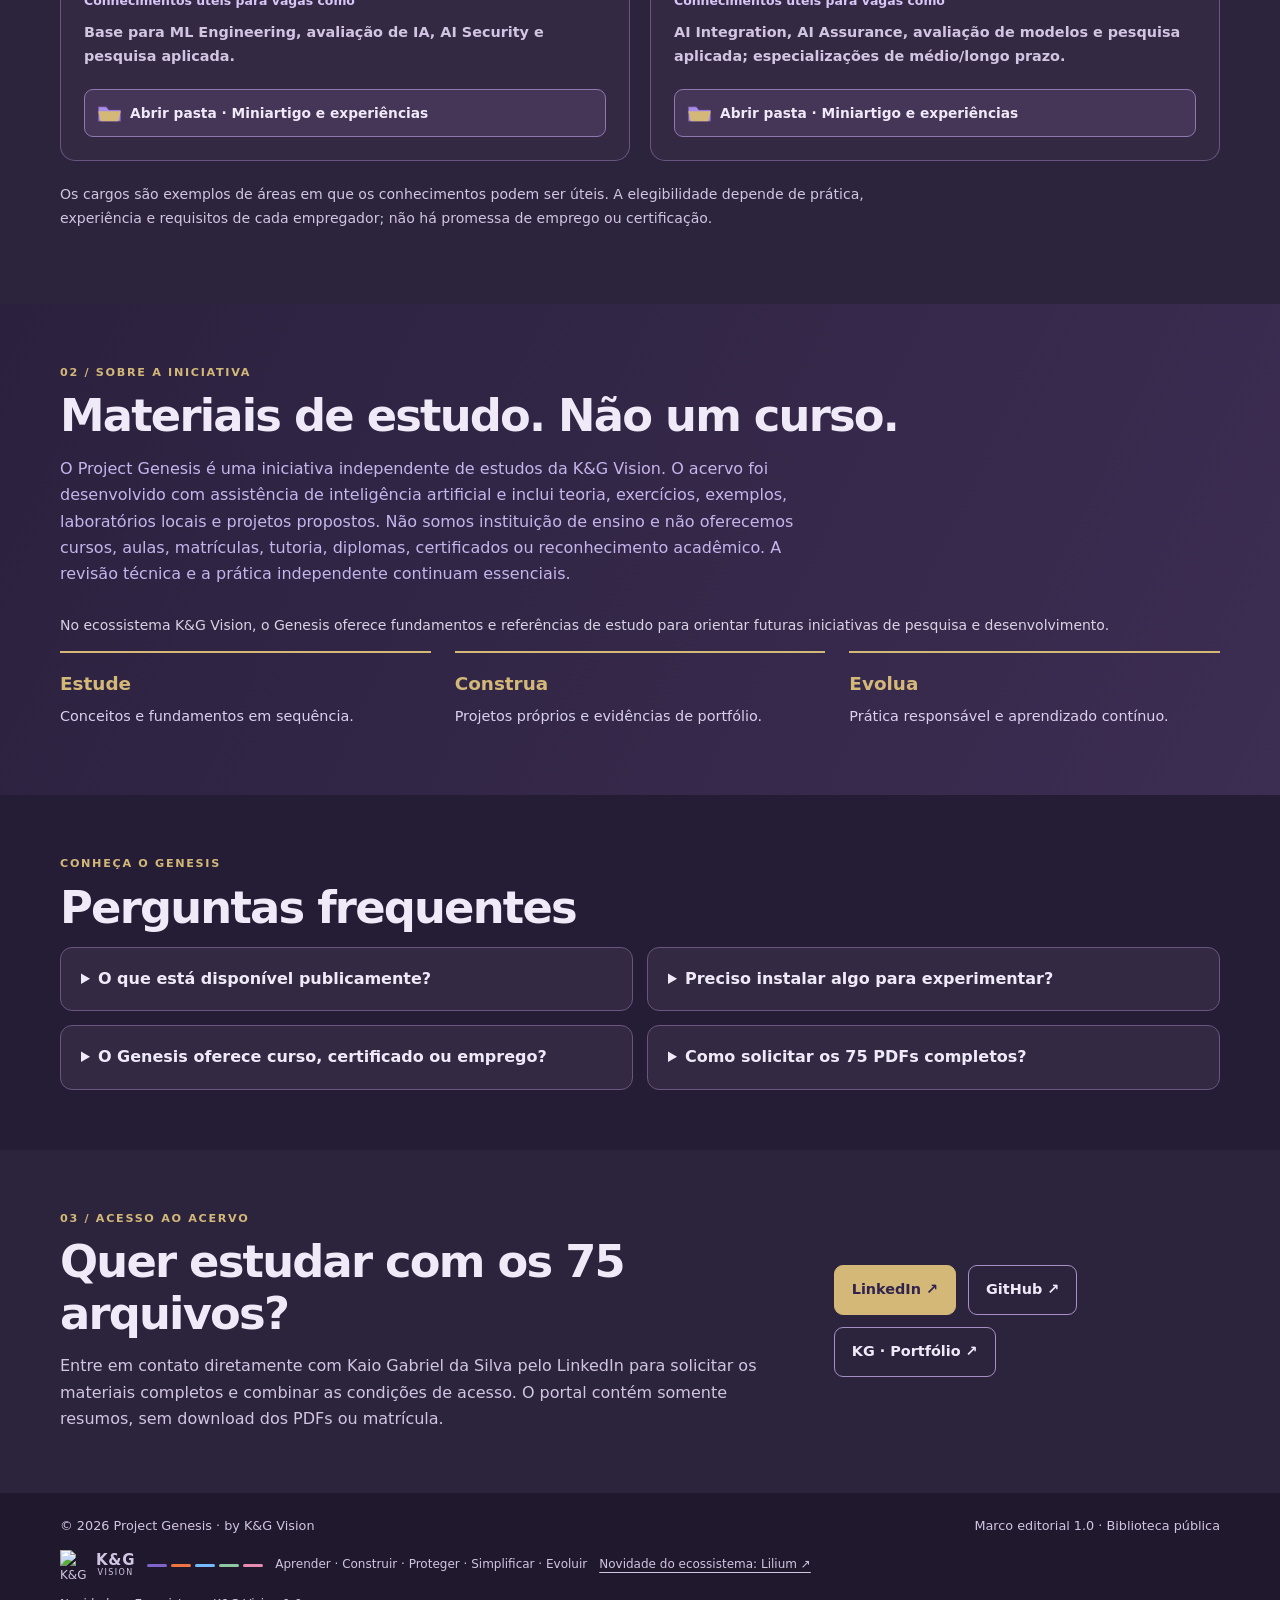
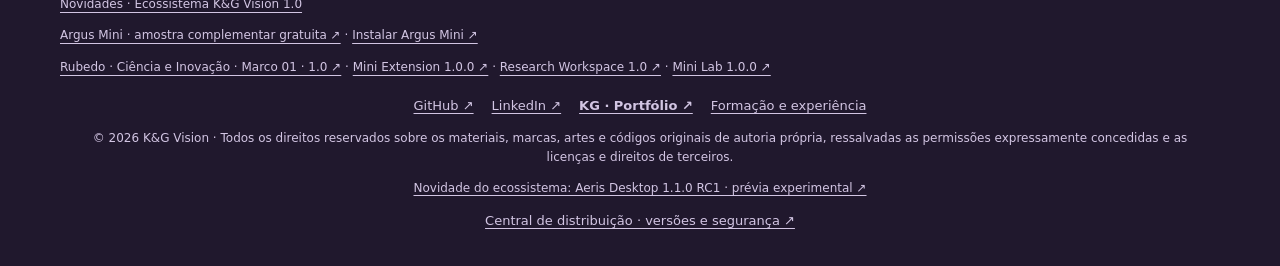
==== commit 991f4e8d: "Expand Genesis to 100 disciplines and organize business library into expandable folders" ====
--- a/index.html
+++ b/index.html
@@ -104,9 +104,9 @@
 @media(max-width:1050px){.kg-site-header .kg-mainbar{grid-template-columns:minmax(0,1fr) max-content;gap:8px 16px;padding:12px 24px}.kg-site-header .kg-language{grid-column:2}.kg-site-header nav.kg-local-nav{grid-row:2;grid-column:1/-1;justify-content:flex-start;justify-content:safe center;padding:4px 0}}
 @media(max-width:650px){.kg-site-header .kg-mainbar{padding:12px 18px;gap:8px 12px}.kg-site-header .kg-project-brand>img,.kg-site-header .kg-project-brand>svg{width:40px;height:40px}.kg-site-header .kg-brand-text>strong{font-size:20px}.kg-site-header nav.kg-local-nav{gap:14px}.kg-site-header .kg-language button{min-width:44px;min-height:44px;padding:8px 11px}}
 </style>
-</head><body><a class="skip" href="#main" data-pt="Ir ao conteúdo" data-en="Skip to content">Ir ao conteúdo</a><header class="kg-site-header" data-project="genesis" style="--kg-eco-bg:#241A3A;--kg-eco-line:#69558D;--kg-eco-muted:#C5B5ED;--kg-eco-active:#41315E;--kg-head-bg:#30234D;--kg-head-ink:#F5F2FA;--kg-head-muted:#D4B878;--kg-head-line:#69558D;--kg-lang-bg:#D4B878;--kg-lang-ink:#30234D;--kg-focus:#D4B878"><nav class="kg-graal-bar" aria-label="K&amp;G Vision ecosystem"><div class="kg-graal-inner"><a href="https://kgasil.github.io/" style="--graal-accent:#EDF4FF"><img class="kg-graal-shield" src="https://kgasil.github.io/assets/kg-symbol.svg" width="20" height="22" alt="">K&amp;G Vision</a><a href="https://kgasil.github.io/genesis/" style="--graal-accent:#C5B5ED" aria-current="page"><i class="kg-graal-dot" aria-hidden="true"></i>Genesis</a><a href="https://kgasil.github.io/rubedo/" style="--graal-accent:#FFAD72"><i class="kg-graal-dot" aria-hidden="true"></i>Rubedo</a><a href="https://kgasil.github.io/argus/" style="--graal-accent:#75BAFF"><i class="kg-graal-dot" aria-hidden="true"></i>Argus</a><a href="https://kgasil.github.io/aeris/" style="--graal-accent:#9BD2AB"><i class="kg-graal-dot" aria-hidden="true"></i>Aeris</a><a href="https://kgasil.github.io/lilium/" style="--graal-accent:#F4A2C3"><i class="kg-graal-dot" aria-hidden="true"></i>Lilium</a></div></nav><div class="kg-mainbar"><a class="kg-project-brand" href="#inicio" aria-label="Project Genesis"><img src="assets/genesis-symbol.svg" alt=""><span class="kg-brand-text"><small>PROJECT</small><strong>GENESIS</strong><small>by K&amp;G Vision</small></span></a><nav class="kg-local-nav" aria-label="Navigation"><a href="biblioteca.html" data-pt="Biblioteca" data-en="Library">Biblioteca</a><a href="#guias" data-pt="Módulos" data-en="Modules">Módulos</a><a href="#sobre" data-pt="Sobre" data-en="About">Sobre</a><a href="#contato" data-pt="Contato" data-en="Contact">Contato</a></nav><div class="kg-language" aria-label="Language"><button id="pt" type="button" aria-pressed="true">PT</button><button id="en" type="button" aria-pressed="false">EN</button></div></div></header>
-<main id="main"><section id="inicio" class="hero"><div class="wrap hero-grid"><div><div class="status"><i></i><span data-pt="Marco 1.0 · Acervo e biblioteca pública" data-en="1.0 milestone · Editorial collection and public library">Marco 1.0 · Acervo e biblioteca pública</span></div><h1 data-pt="Sabedoria e Aplicação" data-en="Wisdom &amp; Application">Sabedoria e Aplicação</h1><p class="lead" data-pt="75 documentos completos de estudo, do primeiro contato com tecnologia à pesquisa aplicada em inteligência artificial e segurança. Explore dez módulos e descubra o que você pode construir com estudo e prática." data-en="75 complete self-study documents, from first steps in technology to applied AI and security research. Explore ten modules and discover what you can build through study and practice.">75 documentos completos de estudo, do primeiro contato com tecnologia à pesquisa aplicada em inteligência artificial e segurança. Explore dez módulos e descubra o que você pode construir com estudo e prática.</p><div class="actions"><a class="btn primary" href="biblioteca.html" data-pt="Abrir biblioteca interativa" data-en="Open interactive library">Abrir biblioteca interativa</a><a class="btn" href="#contato" data-pt="Solicitar os arquivos" data-en="Request the files">Solicitar os arquivos</a><a class="btn" href="mini/" data-pt="Genesis Mini ↗" data-en="Genesis Mini ↗">Genesis Mini ↗</a></div><div class="numbers"><div class="stat"><strong>75</strong><span data-pt="PDFs completos" data-en="Complete PDFs">PDFs completos</span></div><div class="stat"><strong>10</strong><span data-pt="Módulos de estudo" data-en="Study modules">Módulos de estudo</span></div><div class="stat"><strong>3.277</strong><span data-pt="Páginas no acervo" data-en="Pages in the collection">Páginas no acervo</span></div></div><p class="stat-note" data-pt="60 volumes temáticos, 10 guias integrados e 5 documentos complementares. 4.000 horas nominais de estudo autônomo, estimadas, não certificadas." data-en="60 topic volumes, 10 integrated guides and 5 companion documents. An estimated 4,000 nominal self-study hours, not certified.">60 volumes temáticos, 10 guias integrados e 5 documentos complementares. 4.000 horas nominais de estudo autônomo, estimadas, não certificadas.</p></div><div class="identity"><img src="assets/genesis-symbol.svg" alt="Project Genesis"><small>PROJECT</small><strong>GENESIS</strong><p>KNOWLEDGE · SCIENCE · EVOLUTION</p><small>by K&amp;G Vision</small></div></div></section>
-<section id="business-management" class="section dark"><div class="wrap"><div class="eyebrow">Marco 02 · Business &amp; Management</div><h2 data-pt="Duas vertentes de conhecimento" data-en="Two knowledge tracks">Duas vertentes de conhecimento</h2><p class="intro"><span data-pt="A biblioteca original de Tecnologia e Ciência permanece intacta: 75 documentos e 4.000 horas nominais. A expansão complementar prevê 35 volumes e 1.800 horas adicionais, em desenvolvimento." data-en="The original Technology &amp; Science library remains intact: 75 documents and 4,000 nominal hours. The complementary expansion plans 35 volumes and 1,800 additional hours, in development.">A biblioteca original de Tecnologia e Ciência permanece intacta: 75 documentos e 4.000 horas nominais. A expansão complementar prevê 35 volumes e 1.800 horas adicionais, em desenvolvimento.</span></p><div class="actions"><a class="btn" href="biblioteca.html"><span data-pt="Tecnologia e Ciência" data-en="Technology &amp; Science">Tecnologia e Ciência</span></a><a class="btn primary" href="business.html"><span data-pt="Negócios e Gestão · 4 áreas" data-en="Business &amp; Management · 4 areas">Negócios e Gestão · 4 áreas</span></a></div></div></section>
+<style id="graal-experience-v1">#graal-skip-link{position:fixed!important;top:8px!important;left:12px!important;transform:translateY(calc(-100% - 20px));z-index:10000!important;background:#101B2B!important;color:#EDF4FF!important;padding:12px 16px!important;border:2px solid #EDF4FF!important;border-radius:6px;text-decoration:underline;max-width:calc(100% - 24px)}#graal-skip-link:focus{transform:none;outline:3px solid #EDF4FF!important;outline-offset:3px}#graal-skip-link:not(:focus){pointer-events:none}</style></head><body><a id="graal-skip-link" class="skip" href="#main" data-pt="Ir ao conteúdo" data-en="Skip to content">Ir ao conteúdo</a><header class="kg-site-header" data-project="genesis" style="--kg-eco-bg:#241A3A;--kg-eco-line:#69558D;--kg-eco-muted:#C5B5ED;--kg-eco-active:#41315E;--kg-head-bg:#30234D;--kg-head-ink:#F5F2FA;--kg-head-muted:#D4B878;--kg-head-line:#69558D;--kg-lang-bg:#D4B878;--kg-lang-ink:#30234D;--kg-focus:#D4B878"><nav class="kg-graal-bar" aria-label="K&amp;G Vision ecosystem"><div class="kg-graal-inner"><a href="https://kgasil.github.io/" style="--graal-accent:#EDF4FF"><img class="kg-graal-shield" src="https://kgasil.github.io/assets/kg-symbol.svg" width="20" height="22" alt="">K&amp;G Vision</a><a href="https://kgasil.github.io/genesis/" style="--graal-accent:#C5B5ED" aria-current="page"><i class="kg-graal-dot" aria-hidden="true"></i>Genesis</a><a href="https://kgasil.github.io/rubedo/" style="--graal-accent:#FFAD72"><i class="kg-graal-dot" aria-hidden="true"></i>Rubedo</a><a href="https://kgasil.github.io/argus/" style="--graal-accent:#75BAFF"><i class="kg-graal-dot" aria-hidden="true"></i>Argus</a><a href="https://kgasil.github.io/aeris/" style="--graal-accent:#9BD2AB"><i class="kg-graal-dot" aria-hidden="true"></i>Aeris</a><a href="https://kgasil.github.io/lilium/" style="--graal-accent:#F4A2C3"><i class="kg-graal-dot" aria-hidden="true"></i>Lilium</a></div></nav><div class="kg-mainbar"><a class="kg-project-brand" href="#inicio" aria-label="Project Genesis"><img src="assets/genesis-symbol.svg" alt=""><span class="kg-brand-text"><small>PROJECT</small><strong>GENESIS</strong><small>by K&amp;G Vision</small></span></a><nav class="kg-local-nav" aria-label="Navigation"><a href="biblioteca.html" data-pt="Biblioteca" data-en="Library">Biblioteca</a><a href="#guias" data-pt="Módulos" data-en="Modules">Módulos</a><a href="#sobre" data-pt="Sobre" data-en="About">Sobre</a><a href="#contato" data-pt="Contato" data-en="Contact">Contato</a></nav><div class="kg-language" aria-label="Language"><button id="pt" type="button" aria-pressed="true" aria-label="Português (Brasil)">PT</button><button id="en" type="button" aria-pressed="false" aria-label="English">EN</button></div></div></header>
+<main id="main" tabindex="-1"><section id="inicio" class="hero"><div class="wrap hero-grid"><div><div class="status"><i></i><span data-pt="Marco 1.0 · Acervo e biblioteca pública" data-en="1.0 milestone · Editorial collection and public library">Marco 1.0 · Acervo e biblioteca pública</span></div><h1 data-pt="Sabedoria e Aplicação" data-en="Wisdom &amp; Application">Sabedoria e Aplicação</h1><p class="lead" data-pt="75 documentos completos de estudo, do primeiro contato com tecnologia à pesquisa aplicada em inteligência artificial e segurança. Explore dez módulos e descubra o que você pode construir com estudo e prática." data-en="75 complete self-study documents, from first steps in technology to applied AI and security research. Explore ten modules and discover what you can build through study and practice.">75 documentos completos de estudo, do primeiro contato com tecnologia à pesquisa aplicada em inteligência artificial e segurança. Explore dez módulos e descubra o que você pode construir com estudo e prática.</p><div class="actions"><a class="btn primary" href="biblioteca.html" data-pt="Abrir biblioteca interativa" data-en="Open interactive library">Abrir biblioteca interativa</a><a class="btn" href="#contato" data-pt="Solicitar os arquivos" data-en="Request the files">Solicitar os arquivos</a><a class="btn" href="mini/" data-pt="Genesis Mini ↗" data-en="Genesis Mini ↗">Genesis Mini ↗</a></div><div class="numbers"><div class="stat"><strong>75</strong><span data-pt="PDFs completos" data-en="Complete PDFs">PDFs completos</span></div><div class="stat"><strong>10</strong><span data-pt="Módulos de estudo" data-en="Study modules">Módulos de estudo</span></div><div class="stat"><strong>3.277</strong><span data-pt="Páginas no acervo" data-en="Pages in the collection">Páginas no acervo</span></div></div><p class="stat-note" data-pt="60 volumes temáticos, 10 guias integrados e 5 documentos complementares. 4.000 horas nominais de estudo autônomo, estimadas, não certificadas." data-en="60 topic volumes, 10 integrated guides and 5 companion documents. An estimated 4,000 nominal self-study hours, not certified.">60 volumes temáticos, 10 guias integrados e 5 documentos complementares. 4.000 horas nominais de estudo autônomo, estimadas, não certificadas.</p></div><div class="identity"><img src="assets/genesis-symbol.svg" alt="Project Genesis"><small>PROJECT</small><strong>GENESIS</strong><p>KNOWLEDGE · SCIENCE · EVOLUTION</p><small>by K&amp;G Vision</small></div></div></section>
+<section id="business-management" class="section dark"><div class="wrap"><div class="eyebrow">Marco 02 · Business &amp; Management</div><h2 data-pt="Duas vertentes de conhecimento" data-en="Two knowledge tracks">Duas vertentes de conhecimento</h2><p class="intro"><span data-pt="A biblioteca original de Tecnologia e Ciência permanece intacta: 75 documentos e 4.000 horas nominais. A expansão complementar prevê 40 volumes e 2.000 horas adicionais, em desenvolvimento." data-en="The original Technology &amp; Science library remains intact: 75 documents and 4,000 nominal hours. The complementary expansion plans 40 volumes and 2,000 additional hours, in development.">A biblioteca original de Tecnologia e Ciência permanece intacta: 75 documentos e 4.000 horas nominais. A expansão complementar prevê 40 volumes e 2.000 horas adicionais, em desenvolvimento.</span></p><div class="actions"><a class="btn" href="biblioteca.html"><span data-pt="Tecnologia e Ciência" data-en="Technology &amp; Science">Tecnologia e Ciência</span></a><a class="btn primary" href="business.html"><span data-pt="Negócios e Gestão · 5 áreas" data-en="Business &amp; Management · 5 areas">Negócios e Gestão · 5 áreas</span></a></div></div></section>
 <section id="biblioteca" class="section dark"><div class="wrap"><div class="eyebrow" data-pt="Biblioteca interativa" data-en="Interactive library">Biblioteca interativa</div><h2 data-pt="Aprender também é experimentar." data-en="Learning also means experimenting.">Aprender também é experimentar.</h2><p class="intro" data-pt="Abra o Volume 00 ou uma das dez pastas para ler uma pasta de miniartigo que explica o tema, seus fundamentos e aplicações e utilizar uma ferramenta simples. Explore desafios, busque assuntos e marque leituras no seu navegador. As ferramentas não enviam os dados digitados para um servidor." data-en="Open Volume 00 or one of ten folders to read a mini-article folder explaining the topic, foundations and applications and use a simple tool. Explore challenges, search topics and mark previews as read in your browser. The tools do not send entered data to a server.">Abra o Volume 00 ou uma das dez pastas para ler uma pasta de miniartigo que explica o tema, seus fundamentos e aplicações e utilizar uma ferramenta simples. Explore desafios, busque assuntos e marque leituras no seu navegador. As ferramentas não enviam os dados digitados para um servidor.</p><div class="values"><div class="value"><strong>00 · <span data-pt="Guia geral" data-en="General guide">Guia geral</span></strong><p data-pt="Planeje sua rotina de estudos." data-en="Plan your study routine.">Planeje sua rotina de estudos.</p><a href="biblioteca.html#m00"><span data-pt="Abrir Volume 00" data-en="Open Volume 00">Abrir Volume 00</span></a></div><div class="value"><strong>02 · Data Intelligence</strong><p data-pt="Experimente uma calculadora de KPI." data-en="Try a KPI calculator.">Experimente uma calculadora de KPI.</p><a href="biblioteca.html#m02"><span data-pt="Calcular indicador" data-en="Calculate KPI">Calcular indicador</span></a></div><div class="value"><strong>10 · AI Assurance</strong><p data-pt="Simule uma decisão de liberação." data-en="Simulate a release decision.">Simule uma decisão de liberação.</p><a href="biblioteca.html#m10"><span data-pt="Testar gate de IA" data-en="Try AI gate">Testar gate de IA</span></a></div></div><div class="actions" style="margin-top:28px"><a class="btn primary" href="biblioteca.html"><span data-pt="Explorar as 11 pastas e ferramentas" data-en="Explore all 11 folders and tools">Explorar as 11 pastas e ferramentas</span></a></div></div></section><section id="genesis-mini" class="section"><div class="wrap"><div class="eyebrow">GENESIS MINI · 0.1.0</div><h2 data-pt="Leia. Entenda. Pratique." data-en="Read. Understand. Practice.">Leia. Entenda. Pratique.</h2><p data-pt="Amostras complementares gratuitas de apoio ao estudo autônomo, sem alteração do marco original, acervo ou módulos. Não são cursos, tutoria ou certificação." data-en="Free complementary self-study aids, without changing the original milestone, collection or modules. Not courses, tutoring or certification.">Amostras complementares gratuitas de apoio ao estudo autônomo, sem alteração do marco original, acervo ou módulos. Não são cursos, tutoria ou certificação.</p><div style="display:grid;grid-template-columns:repeat(auto-fit,minmax(min(260px,100%),1fr));gap:16px"><article style="padding:22px;border:1px solid #dcd2ee;border-radius:14px"><h3>Genesis Mini Lab</h3><p data-pt="Leitura em blocos, estimativa de tempo, roteiro de resolução de exercícios e conferência numérica com referência fornecida pelo visitante." data-en="Reading blocks, estimated duration, exercise-solving checklist and numeric comparison with a visitor-supplied reference.">Leitura em blocos, estimativa de tempo, roteiro de resolução de exercícios e conferência numérica com referência fornecida pelo visitante.</p><a class="btn primary" href="mini/" data-pt="Abrir aplicativo ↗" data-en="Open application ↗">Abrir aplicativo ↗</a></article><article style="padding:22px;border:1px solid #dcd2ee;border-radius:14px"><h3>Genesis Mini Extension</h3><p data-pt="Apoio à leitura e organização da resolução de exercícios no navegador. Processamento local e sem permissões especiais." data-en="Reading and exercise organization in the browser. Local processing and no special permissions.">Apoio à leitura e organização da resolução de exercícios no navegador. Processamento local e sem permissões especiais.</p><div class="actions"><a class="btn" href="https://kgasil.github.io/genesis/mini/" data-pt="Usar Mini Lab no navegador ↗" data-en="Use Mini Lab in your browser ↗">Usar Mini Lab no navegador ↗</a><a class="btn" href="#instalar-extensao" data-pt="Como instalar ↗" data-en="Installation guide ↗">Como instalar ↗</a></div></article></div><div id="instalar-extensao" style="margin-top:24px;border:1px solid #dcd2ee;border-radius:14px;padding:22px"><aside role="alert" aria-label="Security alert" style="margin:24px 0;padding:22px;border:2px solid currentColor;border-radius:12px;line-height:1.65"><strong style="display:block;font-size:20px;margin-bottom:12px" data-pt="AVISO IMPORTANTE DE SEGURANÇA" data-en="IMPORTANT SECURITY NOTICE">AVISO IMPORTANTE DE SEGURANÇA</strong><p data-pt="O Microsoft Defender detectou o pacote ZIP 0.1.0 como Trojan:Script/Ulthar.A!ml (ThreatID 2147751841), com alerta grave, e removeu o arquivo. A amostra foi submetida à Microsoft em 26/11/2026 para análise oficial; o parecer permanece pendente. Não há confirmação de falso positivo ou liberação. Nunca recomendamos desativar o Windows Defender, ignorar alertas ou restaurar arquivos em quarentena. A instalação permanece suspensa; o laboratório web está disponível sem instalação." data-en="Microsoft Defender detected the 0.1.0 ZIP as Trojan:Script/Ulthar.A!ml (ThreatID 2147751841), rated severe, and removed the file. The sample was submitted to Microsoft on November 26, 2026 for official review; the verdict is pending. No false-positive determination or clearance has been confirmed. We never recommend disabling Windows Defender, bypassing warnings or restoring quarantined files. Installation remains paused; the web lab is available without installation.">O Microsoft Defender detectou o pacote ZIP 0.1.0 como Trojan:Script/Ulthar.A!ml (ThreatID 2147751841), com alerta grave, e removeu o arquivo. A amostra foi submetida à Microsoft em 26/11/2026 para análise oficial; o parecer permanece pendente. Não há confirmação de falso positivo ou liberação. Nunca recomendamos desativar o Windows Defender, ignorar alertas ou restaurar arquivos em quarentena. A instalação permanece suspensa; o laboratório web está disponível sem instalação.</p><a class="btn" href="https://github.com/Kgasil/genesis/issues/1" data-pt="Acompanhar investigação" data-en="Follow investigation">Acompanhar investigação</a></aside><h3 data-pt="Como instalar a extensão" data-en="How to install the extension">Como instalar a extensão</h3><aside class="kg-distribution-notice" role="note" style="margin:22px 0;padding:16px 18px;border:1px solid currentColor;border-radius:10px;font-size:13px;line-height:1.65;max-width:900px;overflow-wrap:anywhere"><strong style="display:block;margin-bottom:6px;font-size:14px" data-pt="Segurança e assinatura digital" data-en="Security and digital signing">Segurança e assinatura digital</strong><p style="margin:0 0 8px" data-pt="As extensões atuais são distribuídas manualmente, fora das lojas oficiais, e os instaladores Windows disponíveis ainda não possuem assinatura digital de editor confiável. O navegador ou o SmartScreen pode exibir avisos de procedência ou reputação. Isso não significa necessariamente que exista uma ameaça, mas também não comprova a segurança do arquivo. A assinatura e a distribuição pelas lojas oficiais são objetivos futuros; neste momento, ainda não são viáveis para a iniciativa independente. Se o antivírus identificar uma ameaça, interrompa a instalação, não ignore o alerta e informe a detecção no GitHub. Use somente os canais oficiais." data-en="Current extensions are distributed manually outside official stores, and available Windows installers do not yet have a trusted publisher digital signature. The browser or SmartScreen may show origin or reputation warnings. This does not necessarily indicate a threat, but it does not establish file safety either. Signing and official store distribution are future goals and are not currently feasible for this independent initiative. If antivirus software detects a threat, stop installation, do not bypass the warning, and report the detection on GitHub. Use official channels only.">As extensões atuais são distribuídas manualmente, fora das lojas oficiais, e os instaladores Windows disponíveis ainda não possuem assinatura digital de editor confiável. O navegador ou o SmartScreen pode exibir avisos de procedência ou reputação. Isso não significa necessariamente que exista uma ameaça, mas também não comprova a segurança do arquivo. A assinatura e a distribuição pelas lojas oficiais são objetivos futuros; neste momento, ainda não são viáveis para a iniciativa independente. Se o antivírus identificar uma ameaça, interrompa a instalação, não ignore o alerta e informe a detecção no GitHub. Use somente os canais oficiais.</p><a href="https://github.com/Kgasil/genesis/blob/main/SECURITY.md" style="color:inherit;text-decoration:underline;text-underline-offset:3px" data-pt="Política de segurança" data-en="Security policy">Política de segurança</a> · <a href="https://github.com/Kgasil/genesis/issues" style="color:inherit;text-decoration:underline;text-underline-offset:3px" data-pt="Relatar um alerta" data-en="Report a warning">Relatar um alerta</a></aside><p data-pt="Chrome ou Edge no computador. Prévia experimental; teste manual pendente, não publicada nas lojas." data-en="Desktop Chrome or Edge. Experimental preview; manual browser testing pending, not listed in stores.">Chrome ou Edge no computador. Prévia experimental; teste manual pendente, não publicada nas lojas.</p><ol><li data-pt="Baixe o ZIP de instalação e extraia em uma pasta permanente." data-en="Download and extract the installation ZIP to a permanent folder.">Baixe o ZIP de instalação e extraia em uma pasta permanente.</li><li data-pt="No Chrome, abra chrome://extensions/; no Edge, edge://extensions/." data-en="Open chrome://extensions/ in Chrome or edge://extensions/ in Edge.">No Chrome, abra chrome://extensions/; no Edge, edge://extensions/.</li><li data-pt="Ative o modo desenvolvedor, se permitido, e clique em Carregar sem compactação." data-en="Enable Developer mode, if permitted, and select Load unpacked.">Ative o modo desenvolvedor, se permitido, e clique em Carregar sem compactação.</li><li data-pt="Selecione a pasta que contém manifest.json, não o ZIP." data-en="Select the extracted folder containing manifest.json, not the ZIP.">Selecione a pasta que contém manifest.json, não o ZIP.</li><li data-pt="Abra Genesis Mini e cole um trecho autorizado ou enunciado. Experimente o exemplo." data-en="Open Genesis Mini and paste authorized reading material or an exercise. Try the example.">Abra Genesis Mini e cole um trecho autorizado ou enunciado. Experimente o exemplo.</li></ol><a class="btn" href="https://kgasil.github.io/genesis/mini/" data-pt="Usar Mini Lab no navegador ↗" data-en="Use Mini Lab in your browser ↗">Usar Mini Lab no navegador ↗</a><p data-pt="Para atualizar, substitua os arquivos e clique em Recarregar. Para desinstalar, clique em Remover. Não contorne políticas administrativas. Use textos autorizados; não há acesso automático a PDFs, respostas automáticas, notas ou certificados." data-en="To update, replace the files and click Reload. To uninstall, click Remove. Do not bypass administrative policies. Use authorized text; no automatic PDF access, generated answers, grades or certificates.">Para atualizar, substitua os arquivos e clique em Recarregar. Para desinstalar, clique em Remover. Não contorne políticas administrativas. Use textos autorizados; não há acesso automático a PDFs, respostas automáticas, notas ou certificados.</p><a href="https://github.com/Kgasil/genesis/tree/main/extension" data-pt="Código e documentação" data-en="Source and documentation">Código e documentação</a></div></div></section>
 <section id="guias" class="section"><div class="wrap"><div class="eyebrow" data-pt="01 / Conteúdo do acervo" data-en="01 / Collection contents">01 / Conteúdo do acervo</div><h2 data-pt="Dez módulos. Infinitas possibilidades de estudo." data-en="Ten modules. Many paths to explore.">Dez módulos. Infinitas possibilidades de estudo.</h2><p class="intro" data-pt="Amostras dos dez guias integrados, com artigos de leitura em cada pasta. Os PDFs completos não são publicados neste portal. Cada resumo apresenta temas, uma reflexão prática e possíveis aplicações profissionais." data-en="Previews of the ten integrated guides, with reading articles in every folder. Complete PDFs are not published here. Each preview presents topics, a practical question and possible career applications.">Amostras dos dez guias integrados, com artigos de leitura em cada pasta. Os PDFs completos não são publicados neste portal. Cada resumo apresenta temas, uma reflexão prática e possíveis aplicações profissionais.</p><div class="grid module-grid"><article class="card module" id="modulo-01"><span class="num">M01 · V01–06</span><h3 data-pt="Fundamentos Digitais" data-en="Digital Foundations">Fundamentos Digitais</h3><p class="subname" data-pt="Fundamentos digitais" data-en="Digital Foundations">Fundamentos digitais</p><p class="topics" data-pt="Computadores, lógica, Git, Python, Java e estruturas de dados." data-en="Computers, logic, Git, Python, Java and data structures.">Computadores, lógica, Git, Python, Java e estruturas de dados.</p><strong class="mini-label" data-pt="Uma pequena amostra" data-en="A small taste">Uma pequena amostra</strong><p class="taste" data-pt="Como criar uma fila de chamados que priorize urgências sem perder registros?" data-en="How can a ticket queue prioritize urgency without losing records?">Como criar uma fila de chamados que priorize urgências sem perder registros?</p><strong class="mini-label" data-pt="O que você poderá praticar" data-en="What you can practice">O que você poderá praticar</strong><p data-pt="Construir uma triagem de suporte com código versionado e testes." data-en="Build a support triage tool with versioned code and tests.">Construir uma triagem de suporte com código versionado e testes.</p><strong class="mini-label" data-pt="Conhecimentos úteis para vagas como" data-en="Skills relevant to roles such as">Conhecimentos úteis para vagas como</strong><p class="roles" data-pt="Suporte de TI, estágio em desenvolvimento, trainee de software." data-en="IT support, software development internships, software trainee.">Suporte de TI, estágio em desenvolvimento, trainee de software.</p><a class="folder-open" href="biblioteca.html#m01"><svg viewBox="0 0 40 32" width="25" height="20" aria-hidden="true"><path d="M2 6h13l4 5h19v18H2z" fill="#A88DE8" stroke="#604386"/><path d="M2 13h36l-4 16H6z" fill="#D4B878"/></svg><span data-pt="Abrir pasta · Miniartigo e experiências" data-en="Open folder · Mini article and experiments">Abrir pasta · Miniartigo e experiências</span></a></article>
 <article class="card module" id="modulo-02"><span class="num">M02 · V07–11</span><h3 data-pt="Inteligência de Dados" data-en="Data Intelligence">Inteligência de Dados</h3><p class="subname" data-pt="Inteligência de dados" data-en="Data Intelligence">Inteligência de dados</p><p class="topics" data-pt="Estatística, SQL, pandas, Power BI, DAX e pipelines ETL." data-en="Statistics, SQL, pandas, Power BI, DAX and ETL pipelines.">Estatística, SQL, pandas, Power BI, DAX e pipelines ETL.</p><strong class="mini-label" data-pt="Uma pequena amostra" data-en="A small taste">Uma pequena amostra</strong><p class="taste" data-pt="Um JOIN pode multiplicar linhas e distorcer um KPI. Como conferir o indicador?" data-en="A JOIN can multiply rows and distort a KPI. How do you verify it?">Um JOIN pode multiplicar linhas e distorcer um KPI. Como conferir o indicador?</p><strong class="mini-label" data-pt="O que você poderá praticar" data-en="What you can practice">O que você poderá praticar</strong><p data-pt="Criar um pipeline de pedidos e um dashboard com indicadores rastreáveis." data-en="Build an order pipeline and a dashboard with traceable metrics.">Criar um pipeline de pedidos e um dashboard com indicadores rastreáveis.</p><strong class="mini-label" data-pt="Conhecimentos úteis para vagas como" data-en="Skills relevant to roles such as">Conhecimentos úteis para vagas como</strong><p class="roles" data-pt="Analista de Dados Júnior, BI Júnior, Reporting, estágio em Engenharia de Dados." data-en="Junior Data Analyst, Junior BI Analyst, reporting, data engineering internships.">Analista de Dados Júnior, BI Júnior, Reporting, estágio em Engenharia de Dados.</p><a class="folder-open" href="biblioteca.html#m02"><svg viewBox="0 0 40 32" width="25" height="20" aria-hidden="true"><path d="M2 6h13l4 5h19v18H2z" fill="#A88DE8" stroke="#604386"/><path d="M2 13h36l-4 16H6z" fill="#D4B878"/></svg><span data-pt="Abrir pasta · Miniartigo e experiências" data-en="Open folder · Mini article and experiments">Abrir pasta · Miniartigo e experiências</span></a></article>
@@ -119,4 +119,4 @@
 <article class="card module" id="modulo-09"><span class="num">M09 · V47–53</span><h3 data-pt="Pesquisa Avançada em IA e Cibersegurança" data-en="Advanced AI &amp; Cybersecurity Research">Pesquisa Avançada em IA e Cibersegurança</h3><p class="subname" data-pt="Pesquisa avançada em IA e cibersegurança" data-en="Advanced AI &amp; Cybersecurity Research">Pesquisa avançada em IA e cibersegurança</p><p class="topics" data-pt="ML e deep learning avançados, Transformers, LLMs, RL, privacidade e robustez." data-en="Advanced ML and deep learning, Transformers, LLMs, RL, privacy and robustness.">ML e deep learning avançados, Transformers, LLMs, RL, privacidade e robustez.</p><strong class="mini-label" data-pt="Uma pequena amostra" data-en="A small taste">Uma pequena amostra</strong><p class="taste" data-pt="Um modelo excelente em dados habituais pode falhar quando a distribuição muda." data-en="A model that excels on familiar data can fail under distribution shift.">Um modelo excelente em dados habituais pode falhar quando a distribuição muda.</p><strong class="mini-label" data-pt="O que você poderá praticar" data-en="What you can practice">O que você poderá praticar</strong><p data-pt="Comparar modelos e políticas com métricas, testes de robustez e evidências sintéticas." data-en="Compare models and policies using metrics, robustness tests and synthetic evidence.">Comparar modelos e políticas com métricas, testes de robustez e evidências sintéticas.</p><strong class="mini-label" data-pt="Conhecimentos úteis para vagas como" data-en="Skills relevant to roles such as">Conhecimentos úteis para vagas como</strong><p class="roles" data-pt="Base para ML Engineering, avaliação de IA, AI Security e pesquisa aplicada." data-en="Foundation for ML engineering, AI evaluation, AI security and applied research.">Base para ML Engineering, avaliação de IA, AI Security e pesquisa aplicada.</p><a class="folder-open" href="biblioteca.html#m09"><svg viewBox="0 0 40 32" width="25" height="20" aria-hidden="true"><path d="M2 6h13l4 5h19v18H2z" fill="#A88DE8" stroke="#604386"/><path d="M2 13h36l-4 16H6z" fill="#D4B878"/></svg><span data-pt="Abrir pasta · Miniartigo e experiências" data-en="Open folder · Mini article and experiments">Abrir pasta · Miniartigo e experiências</span></a></article>
 <article class="card module" id="modulo-10"><span class="num">M10 · V54–60</span><h3 data-pt="Segurança Avançada de IA, Pesquisa e Engenharia de Inovação" data-en="Advanced AI Security, Research &amp; Innovation Engineering">Segurança Avançada de IA, Pesquisa e Engenharia de Inovação</h3><p class="subname" data-pt="Segurança de IA, pesquisa e inovação" data-en="Advanced AI Security, Research &amp; Innovation Engineering">Segurança de IA, pesquisa e inovação</p><p class="topics" data-pt="Metodologia científica, arquitetura de IA, segurança, privacidade, AI Assurance, auditoria e simulação." data-en="Scientific methodology, AI architecture, security, privacy, AI assurance, auditing and simulation.">Metodologia científica, arquitetura de IA, segurança, privacidade, AI Assurance, auditoria e simulação.</p><strong class="mini-label" data-pt="Uma pequena amostra" data-en="A small taste">Uma pequena amostra</strong><p class="taste" data-pt="Se a IA melhora produtividade, mas aumenta o risco de exposição, o sistema deve ser liberado?" data-en="If AI improves productivity but increases exposure risk, should the system be released?">Se a IA melhora produtividade, mas aumenta o risco de exposição, o sistema deve ser liberado?</p><strong class="mini-label" data-pt="O que você poderá praticar" data-en="What you can practice">O que você poderá praticar</strong><p data-pt="Produzir um parecer de liberação e propor uma plataforma experimental de IA segura." data-en="Produce a release recommendation and propose a secure experimental AI platform.">Produzir um parecer de liberação e propor uma plataforma experimental de IA segura.</p><strong class="mini-label" data-pt="Conhecimentos úteis para vagas como" data-en="Skills relevant to roles such as">Conhecimentos úteis para vagas como</strong><p class="roles" data-pt="AI Integration, AI Assurance, avaliação de modelos e pesquisa aplicada; especializações de médio/longo prazo." data-en="AI integration, AI assurance, model evaluation and applied research; medium- to long-term specializations.">AI Integration, AI Assurance, avaliação de modelos e pesquisa aplicada; especializações de médio/longo prazo.</p><a class="folder-open" href="biblioteca.html#m10"><svg viewBox="0 0 40 32" width="25" height="20" aria-hidden="true"><path d="M2 6h13l4 5h19v18H2z" fill="#A88DE8" stroke="#604386"/><path d="M2 13h36l-4 16H6z" fill="#D4B878"/></svg><span data-pt="Abrir pasta · Miniartigo e experiências" data-en="Open folder · Mini article and experiments">Abrir pasta · Miniartigo e experiências</span></a></article></div><p class="career-note" data-pt="Os cargos são exemplos de áreas em que os conhecimentos podem ser úteis. A elegibilidade depende de prática, experiência e requisitos de cada empregador; não há promessa de emprego ou certificação." data-en="Roles illustrate areas where these skills may be useful. Eligibility depends on practice, experience and employer requirements; no employment or certification is promised.">Os cargos são exemplos de áreas em que os conhecimentos podem ser úteis. A elegibilidade depende de prática, experiência e requisitos de cada empregador; não há promessa de emprego ou certificação.</p></div></section>
 <section id="sobre" class="section dark"><div class="wrap"><div class="eyebrow" data-pt="02 / Sobre a iniciativa" data-en="02 / About the initiative">02 / Sobre a iniciativa</div><h2 data-pt="Materiais de estudo. Não um curso." data-en="Study materials. Not a course.">Materiais de estudo. Não um curso.</h2><p class="intro" data-pt="O Project Genesis é uma iniciativa independente de estudos da K&amp;G Vision. O acervo foi desenvolvido com assistência de inteligência artificial e inclui teoria, exercícios, exemplos, laboratórios locais e projetos propostos. Não somos instituição de ensino e não oferecemos cursos, aulas, matrículas, tutoria, diplomas, certificados ou reconhecimento acadêmico. A revisão técnica e a prática independente continuam essenciais." data-en="Project Genesis is an independent K&amp;G Vision study initiative. The collection was developed with AI assistance and includes theory, exercises, examples, local labs and proposed projects. We are not an educational institution and do not offer courses, classes, enrollment, tutoring, diplomas, certificates or academic recognition. Technical review and independent practice remain essential.">O Project Genesis é uma iniciativa independente de estudos da K&amp;G Vision. O acervo foi desenvolvido com assistência de inteligência artificial e inclui teoria, exercícios, exemplos, laboratórios locais e projetos propostos. Não somos instituição de ensino e não oferecemos cursos, aulas, matrículas, tutoria, diplomas, certificados ou reconhecimento acadêmico. A revisão técnica e a prática independente continuam essenciais.</p><p style="font-size:14px;opacity:.88" data-pt="No ecossistema K&amp;G Vision, o Genesis oferece fundamentos e referências de estudo para orientar futuras iniciativas de pesquisa e desenvolvimento." data-en="Within the K&amp;G Vision ecosystem, Genesis provides learning foundations and references to inform future research and development.">No ecossistema K&amp;G Vision, o Genesis oferece fundamentos e referências de estudo para orientar futuras iniciativas de pesquisa e desenvolvimento.</p><div class="values"><div class="value"><strong data-pt="Estude" data-en="Study">Estude</strong><p data-pt="Conceitos e fundamentos em sequência." data-en="Concepts and foundations in sequence.">Conceitos e fundamentos em sequência.</p></div><div class="value"><strong data-pt="Construa" data-en="Build">Construa</strong><p data-pt="Projetos próprios e evidências de portfólio." data-en="Your own projects and portfolio evidence.">Projetos próprios e evidências de portfólio.</p></div><div class="value"><strong data-pt="Evolua" data-en="Grow">Evolua</strong><p data-pt="Prática responsável e aprendizado contínuo." data-en="Responsible practice and continuous learning.">Prática responsável e aprendizado contínuo.</p></div></div></div></section>
-<section id="faq" class="section"><div class="wrap"><div class="eyebrow" data-pt="Conheça o Genesis" data-en="Discover Genesis">Conheça o Genesis</div><h2 data-pt="Perguntas frequentes" data-en="Frequently asked questions">Perguntas frequentes</h2><div class="faq-grid"><details class="faq-item"><summary data-pt="O que está disponível publicamente?" data-en="What is publicly available?">O que está disponível publicamente?</summary><p data-pt="Onze amostras de leitura, onze ferramentas simples e desafios de descoberta. O acervo integral não está disponível para download público." data-en="Eleven reading previews, eleven simple tools and discovery challenges. The full collection is not available for public download.">Onze amostras de leitura, onze ferramentas simples e desafios de descoberta. O acervo integral não está disponível para download público.</p></details><details class="faq-item"><summary data-pt="Preciso instalar algo para experimentar?" data-en="Do I need to install anything?">Preciso instalar algo para experimentar?</summary><p data-pt="Não. As ferramentas demonstrativas funcionam no navegador com exemplos fictícios. As marcações de leitura podem ser salvas localmente no seu dispositivo." data-en="No. Demo tools run in your browser using fictional examples. Reading marks can be saved locally on your device.">Não. As ferramentas demonstrativas funcionam no navegador com exemplos fictícios. As marcações de leitura podem ser salvas localmente no seu dispositivo.</p></details><details class="faq-item"><summary data-pt="O Genesis oferece curso, certificado ou emprego?" data-en="Does Genesis offer courses, certificates or jobs?">O Genesis oferece curso, certificado ou emprego?</summary><p data-pt="Não. É uma iniciativa independente de compartilhamento de materiais de estudo. As áreas profissionais indicam aplicações possíveis, sem garantia de contratação ou reconhecimento acadêmico." data-en="No. It is an independent study-material initiative. Career areas illustrate possible applications, without a guarantee of employment or academic recognition.">Não. É uma iniciativa independente de compartilhamento de materiais de estudo. As áreas profissionais indicam aplicações possíveis, sem garantia de contratação ou reconhecimento acadêmico.</p></details><details class="faq-item"><summary data-pt="Como solicitar os 75 PDFs completos?" data-en="How do I request all 75 PDFs?">Como solicitar os 75 PDFs completos?</summary><p data-pt="Entre em contato diretamente com o idealizador pelo LinkedIn para conversar sobre o acervo e as condições de acesso. Não há compra, matrícula ou envio automático pelo site." data-en="Contact the founder directly on LinkedIn to discuss the collection and access conditions. There is no automatic purchase, enrollment or delivery through the website.">Entre em contato diretamente com o idealizador pelo LinkedIn para conversar sobre o acervo e as condições de acesso. Não há compra, matrícula ou envio automático pelo site.</p></details></div></div></section><section id="contato" class="section"><div class="wrap closing"><div><div class="eyebrow" data-pt="03 / Acesso ao acervo" data-en="03 / Collection access">03 / Acesso ao acervo</div><h2 data-pt="Quer estudar com os 75 arquivos?" data-en="Want to study with all 75 files?">Quer estudar com os 75 arquivos?</h2><p class="intro" data-pt="Entre em contato diretamente com Kaio Gabriel da Silva pelo LinkedIn para solicitar os materiais completos e combinar as condições de acesso. O portal contém somente resumos, sem download dos PDFs ou matrícula." data-en="Contact Kaio Gabriel da Silva directly on LinkedIn to request the complete materials and discuss access conditions. This portal contains summaries only, with no PDF downloads or enrollment.">Entre em contato diretamente com Kaio Gabriel da Silva pelo LinkedIn para solicitar os materiais completos e combinar as condições de acesso. O portal contém somente resumos, sem download dos PDFs ou matrícula.</p></div><div class="actions"><a class="btn primary" href="https://www.linkedin.com/in/kaio-gabriel-da-silva" data-pt="LinkedIn ↗" data-en="LinkedIn ↗">LinkedIn ↗</a><a class="btn" href="https://github.com/Kgasil/genesis">GitHub ↗</a><a class="btn" href="https://kgasil.github.io/portfolio/" data-pt="KG · Portfólio ↗" data-en="KG · Portfolio ↗">KG · Portfólio ↗</a></div></div></section></main><footer><div class="wrap foot"><span>© 2026 Project Genesis · by K&amp;G Vision</span><span data-pt="Marco editorial 1.0 · Biblioteca pública" data-en="Editorial milestone 1.0 · Public library">Marco editorial 1.0 · Biblioteca pública</span></div><div class="wrap"><div style="display:flex;align-items:center;gap:12px;flex-wrap:wrap;margin-top:14px;font-size:12px"><a class="kg-footer-brand" href="https://kgasil.github.io/" style="display:inline-flex;align-items:center;gap:8px;color:inherit;text-decoration:none;flex-shrink:0" aria-label="K&amp;G Vision"><img src="https://kgasil.github.io/assets/kg-symbol.svg?v=graal-01" width="28" height="31" alt="K&amp;G Vision"><span class="kg-footer-wordmark" aria-label="K&amp;G Vision"><b>K&amp;G</b><small>VISION</small></span></a><span class="kg-footer-colors" aria-hidden="true" style="display:inline-flex;gap:4px;flex-shrink:0;align-items:center"><i style="display:block;width:20px;height:3px;border-radius:2px;background:#8064C7"></i><i style="display:block;width:20px;height:3px;border-radius:2px;background:#EE7441"></i><i style="display:block;width:20px;height:3px;border-radius:2px;background:#75BAFF"></i><i style="display:block;width:20px;height:3px;border-radius:2px;background:#8FC7A3"></i><i style="display:block;width:20px;height:3px;border-radius:2px;background:#E78CB1"></i></span><span data-pt="Aprender · Construir · Proteger · Simplificar · Evoluir" data-en="Learn · Build · Protect · Simplify · Evolve">Aprender · Construir · Proteger · Simplificar · Evoluir</span><a href="https://kgasil.github.io/lilium/#novidades" style="color:inherit;text-decoration:underline" data-pt="Novidade do ecossistema: Lilium ↗" data-en="Ecosystem news: Lilium ↗">Novidade do ecossistema: Lilium ↗</a></div></div><div class="wrap" style="margin-top:14px;font-size:12px"><a href="https://kgasil.github.io/#novidades" style="color:inherit;text-decoration:underline" data-pt="Novidades · Ecossistema K&amp;G Vision 1.0" data-en="News · K&amp;G Vision ecosystem 1.0">Novidades · Ecossistema K&amp;G Vision 1.0</a></div><div class="wrap" style="margin-top:12px;font-size:12px"><a href="https://kgasil.github.io/argus/mini/" style="color:inherit;text-decoration:underline" data-pt="Argus Mini · amostra complementar gratuita ↗" data-en="Argus Mini · free complementary sample ↗">Argus Mini · amostra complementar gratuita ↗</a><span aria-hidden="true"> · </span><a href="https://kgasil.github.io/argus/#instalar-extensao" data-pt="Instalar Argus Mini ↗" data-en="Install Argus Mini ↗">Instalar Argus Mini ↗</a></div><div class="wrap" style="margin-top:12px;font-size:12px"><a href="https://kgasil.github.io/rubedo/" data-pt="Rubedo · Ciência e Inovação · Marco 01 · 1.0 ↗" data-en="Rubedo · Science &amp; Innovation · Milestone 01 · 1.0 ↗">Rubedo · Ciência e Inovação · Marco 01 · 1.0 ↗</a> · <a href="https://kgasil.github.io/rubedo/#instalar" data-pt="Mini Extension 1.0.0 ↗" data-en="Mini Extension 1.0.0 ↗">Mini Extension 1.0.0 ↗</a> · <a href="https://kgasil.github.io/rubedo/research/" data-pt="Research Workspace 1.0 ↗" data-en="Research Workspace 1.0 ↗">Research Workspace 1.0 ↗</a> · <a href="https://kgasil.github.io/rubedo/mini/" data-pt="Mini Lab 1.0.0 ↗" data-en="Mini Lab 1.0.0 ↗">Mini Lab 1.0.0 ↗</a></div><!-- kg-personal-portfolio-v1 --><div class="kg-author-links" style="display:flex;justify-content:center;align-items:center;flex-wrap:wrap;gap:8px 18px;margin:18px auto 0;padding:0 16px;font-size:13px;line-height:1.6;text-align:center"><a href="https://github.com/Kgasil/genesis" style="color:inherit;text-decoration:underline;text-underline-offset:3px">GitHub ↗</a><a href="https://www.linkedin.com/in/kaio-gabriel-da-silva" style="color:inherit;text-decoration:underline;text-underline-offset:3px">LinkedIn ↗</a><a href="https://kgasil.github.io/portfolio/" style="color:inherit;font-weight:700;text-decoration:underline;text-underline-offset:3px" data-pt="KG · Portfólio ↗" data-en="KG · Portfolio ↗">KG · Portfólio ↗</a><!-- kg-current-training --><a href="https://kgasil.github.io/portfolio/resume.html" style="color:inherit;text-decoration:underline;text-underline-offset:3px" data-pt="Formação e experiência" data-en="Education and experience">Formação e experiência</a></div><p class="kg-copyright-notice" style="margin:12px auto 0;padding:0 16px;max-width:1160px;text-align:center;font-size:12px;line-height:1.6" data-pt="© 2026 K&amp;G Vision · Todos os direitos reservados sobre os materiais, marcas, artes e códigos originais de autoria própria, ressalvadas as permissões expressamente concedidas e as licenças e direitos de terceiros." data-en="© 2026 K&amp;G Vision · All rights reserved in original authored materials, brands, artwork and code, subject to expressly granted permissions and third-party rights and licenses.">© 2026 K&amp;G Vision · Todos os direitos reservados sobre os materiais, marcas, artes e códigos originais de autoria própria, ressalvadas as permissões expressamente concedidas e as licenças e direitos de terceiros.</p><p id="kg-aeris-preview-news" style="margin:12px auto 0;padding:0 16px;max-width:1160px;text-align:center;font-size:12px;line-height:1.6"><a href="https://kgasil.github.io/aeris/#instalacao" style="color:inherit;text-decoration:underline;text-underline-offset:3px" data-pt="Novidade do ecossistema: Aeris Desktop 1.1.0 RC1 · prévia experimental ↗" data-en="Ecosystem news: Aeris Desktop 1.1.0 RC1 · experimental preview ↗">Novidade do ecossistema: Aeris Desktop 1.1.0 RC1 · prévia experimental ↗</a></p><div style="padding:12px 16px;text-align:center;font-size:13px"><a href="https://kgasil.github.io/distribuicao.html" style="color:inherit;text-decoration:underline;text-underline-offset:3px" data-pt="Central de distribuição · versões e segurança ↗" data-en="Distribution center · versions and security ↗">Central de distribuição · versões e segurança ↗</a></div></footer><script>(()=>{const buttons=[document.getElementById("pt"),document.getElementById("en")];function set(lang){document.documentElement.lang=lang==="pt"?"pt-BR":"en";document.querySelectorAll("[data-pt][data-en]").forEach(el=>el.textContent=el.dataset[lang]);buttons.forEach(b=>b.setAttribute("aria-pressed",String(b.id===lang)))}buttons.forEach(b=>b.addEventListener("click",()=>set(b.id)))})();</script></body></html>+<section id="faq" class="section"><div class="wrap"><div class="eyebrow" data-pt="Conheça o Genesis" data-en="Discover Genesis">Conheça o Genesis</div><h2 data-pt="Perguntas frequentes" data-en="Frequently asked questions">Perguntas frequentes</h2><div class="faq-grid"><details class="faq-item"><summary data-pt="O que está disponível publicamente?" data-en="What is publicly available?">O que está disponível publicamente?</summary><p data-pt="Onze amostras de leitura, onze ferramentas simples e desafios de descoberta. O acervo integral não está disponível para download público." data-en="Eleven reading previews, eleven simple tools and discovery challenges. The full collection is not available for public download.">Onze amostras de leitura, onze ferramentas simples e desafios de descoberta. O acervo integral não está disponível para download público.</p></details><details class="faq-item"><summary data-pt="Preciso instalar algo para experimentar?" data-en="Do I need to install anything?">Preciso instalar algo para experimentar?</summary><p data-pt="Não. As ferramentas demonstrativas funcionam no navegador com exemplos fictícios. As marcações de leitura podem ser salvas localmente no seu dispositivo." data-en="No. Demo tools run in your browser using fictional examples. Reading marks can be saved locally on your device.">Não. As ferramentas demonstrativas funcionam no navegador com exemplos fictícios. As marcações de leitura podem ser salvas localmente no seu dispositivo.</p></details><details class="faq-item"><summary data-pt="O Genesis oferece curso, certificado ou emprego?" data-en="Does Genesis offer courses, certificates or jobs?">O Genesis oferece curso, certificado ou emprego?</summary><p data-pt="Não. É uma iniciativa independente de compartilhamento de materiais de estudo. As áreas profissionais indicam aplicações possíveis, sem garantia de contratação ou reconhecimento acadêmico." data-en="No. It is an independent study-material initiative. Career areas illustrate possible applications, without a guarantee of employment or academic recognition.">Não. É uma iniciativa independente de compartilhamento de materiais de estudo. As áreas profissionais indicam aplicações possíveis, sem garantia de contratação ou reconhecimento acadêmico.</p></details><details class="faq-item"><summary data-pt="Como solicitar os 75 PDFs completos?" data-en="How do I request all 75 PDFs?">Como solicitar os 75 PDFs completos?</summary><p data-pt="Entre em contato diretamente com o idealizador pelo LinkedIn para conversar sobre o acervo e as condições de acesso. Não há compra, matrícula ou envio automático pelo site." data-en="Contact the founder directly on LinkedIn to discuss the collection and access conditions. There is no automatic purchase, enrollment or delivery through the website.">Entre em contato diretamente com o idealizador pelo LinkedIn para conversar sobre o acervo e as condições de acesso. Não há compra, matrícula ou envio automático pelo site.</p></details></div></div></section><section id="contato" class="section"><div class="wrap closing"><div><div class="eyebrow" data-pt="03 / Acesso ao acervo" data-en="03 / Collection access">03 / Acesso ao acervo</div><h2 data-pt="Quer estudar com os 75 arquivos?" data-en="Want to study with all 75 files?">Quer estudar com os 75 arquivos?</h2><p class="intro" data-pt="Entre em contato diretamente com Kaio Gabriel da Silva pelo LinkedIn para solicitar os materiais completos e combinar as condições de acesso. O portal contém somente resumos, sem download dos PDFs ou matrícula." data-en="Contact Kaio Gabriel da Silva directly on LinkedIn to request the complete materials and discuss access conditions. This portal contains summaries only, with no PDF downloads or enrollment.">Entre em contato diretamente com Kaio Gabriel da Silva pelo LinkedIn para solicitar os materiais completos e combinar as condições de acesso. O portal contém somente resumos, sem download dos PDFs ou matrícula.</p></div><div class="actions"><a class="btn primary" href="https://www.linkedin.com/in/kaio-gabriel-da-silva" data-pt="LinkedIn ↗" data-en="LinkedIn ↗">LinkedIn ↗</a><a class="btn" href="https://github.com/Kgasil/genesis">GitHub ↗</a><a class="btn" href="https://kgasil.github.io/portfolio/" data-pt="KG · Portfólio ↗" data-en="KG · Portfolio ↗">KG · Portfólio ↗</a></div></div></section></main><footer><div class="wrap foot"><span>© 2026 Project Genesis · by K&amp;G Vision</span><span data-pt="Marco editorial 1.0 · Biblioteca pública" data-en="Editorial milestone 1.0 · Public library">Marco editorial 1.0 · Biblioteca pública</span></div><div class="wrap"><div style="display:flex;align-items:center;gap:12px;flex-wrap:wrap;margin-top:14px;font-size:12px"><a class="kg-footer-brand" href="https://kgasil.github.io/" style="display:inline-flex;align-items:center;gap:8px;color:inherit;text-decoration:none;flex-shrink:0" aria-label="K&amp;G Vision"><img src="https://kgasil.github.io/assets/kg-symbol.svg?v=graal-01" width="28" height="31" alt="K&amp;G Vision"><span class="kg-footer-wordmark" aria-label="K&amp;G Vision"><b>K&amp;G</b><small>VISION</small></span></a><span class="kg-footer-colors" aria-hidden="true" style="display:inline-flex;gap:4px;flex-shrink:0;align-items:center"><i style="display:block;width:20px;height:3px;border-radius:2px;background:#8064C7"></i><i style="display:block;width:20px;height:3px;border-radius:2px;background:#EE7441"></i><i style="display:block;width:20px;height:3px;border-radius:2px;background:#75BAFF"></i><i style="display:block;width:20px;height:3px;border-radius:2px;background:#8FC7A3"></i><i style="display:block;width:20px;height:3px;border-radius:2px;background:#E78CB1"></i></span><span data-pt="Aprender · Construir · Proteger · Simplificar · Evoluir" data-en="Learn · Build · Protect · Simplify · Evolve">Aprender · Construir · Proteger · Simplificar · Evoluir</span><a href="https://kgasil.github.io/lilium/#novidades" style="color:inherit;text-decoration:underline" data-pt="Novidade do ecossistema: Lilium ↗" data-en="Ecosystem news: Lilium ↗">Novidade do ecossistema: Lilium ↗</a></div></div><div class="wrap" style="margin-top:14px;font-size:12px"><a href="https://kgasil.github.io/#novidades" style="color:inherit;text-decoration:underline" data-pt="Novidades · Ecossistema K&amp;G Vision 1.0" data-en="News · K&amp;G Vision ecosystem 1.0">Novidades · Ecossistema K&amp;G Vision 1.0</a></div><div class="wrap" style="margin-top:12px;font-size:12px"><a href="https://kgasil.github.io/argus/mini/" style="color:inherit;text-decoration:underline" data-pt="Argus Mini · amostra complementar gratuita ↗" data-en="Argus Mini · free complementary sample ↗">Argus Mini · amostra complementar gratuita ↗</a><span aria-hidden="true"> · </span><a href="https://kgasil.github.io/argus/#instalar-extensao" data-pt="Instalar Argus Mini ↗" data-en="Install Argus Mini ↗">Instalar Argus Mini ↗</a></div><div class="wrap" style="margin-top:12px;font-size:12px"><a href="https://kgasil.github.io/rubedo/" data-pt="Rubedo · Ciência e Inovação · Marco 01 · 1.0 ↗" data-en="Rubedo · Science &amp; Innovation · Milestone 01 · 1.0 ↗">Rubedo · Ciência e Inovação · Marco 01 · 1.0 ↗</a> · <a href="https://kgasil.github.io/rubedo/#instalar" data-pt="Mini Extension 1.0.0 ↗" data-en="Mini Extension 1.0.0 ↗">Mini Extension 1.0.0 ↗</a> · <a href="https://kgasil.github.io/rubedo/research/" data-pt="Research Workspace 1.0 ↗" data-en="Research Workspace 1.0 ↗">Research Workspace 1.0 ↗</a> · <a href="https://kgasil.github.io/rubedo/mini/" data-pt="Mini Lab 1.0.0 ↗" data-en="Mini Lab 1.0.0 ↗">Mini Lab 1.0.0 ↗</a></div><!-- kg-personal-portfolio-v1 --><div class="kg-author-links" style="display:flex;justify-content:center;align-items:center;flex-wrap:wrap;gap:8px 18px;margin:18px auto 0;padding:0 16px;font-size:13px;line-height:1.6;text-align:center"><a href="https://github.com/Kgasil/genesis" style="color:inherit;text-decoration:underline;text-underline-offset:3px">GitHub ↗</a><a href="https://www.linkedin.com/in/kaio-gabriel-da-silva" style="color:inherit;text-decoration:underline;text-underline-offset:3px">LinkedIn ↗</a><a href="https://kgasil.github.io/portfolio/" style="color:inherit;font-weight:700;text-decoration:underline;text-underline-offset:3px" data-pt="KG · Portfólio ↗" data-en="KG · Portfolio ↗">KG · Portfólio ↗</a><!-- kg-current-training --><a href="https://kgasil.github.io/portfolio/resume.html" style="color:inherit;text-decoration:underline;text-underline-offset:3px" data-pt="Formação e experiência" data-en="Education and experience">Formação e experiência</a></div><p class="kg-copyright-notice" style="margin:12px auto 0;padding:0 16px;max-width:1160px;text-align:center;font-size:12px;line-height:1.6" data-pt="© 2026 K&amp;G Vision · Todos os direitos reservados sobre os materiais, marcas, artes e códigos originais de autoria própria, ressalvadas as permissões expressamente concedidas e as licenças e direitos de terceiros." data-en="© 2026 K&amp;G Vision · All rights reserved in original authored materials, brands, artwork and code, subject to expressly granted permissions and third-party rights and licenses.">© 2026 K&amp;G Vision · Todos os direitos reservados sobre os materiais, marcas, artes e códigos originais de autoria própria, ressalvadas as permissões expressamente concedidas e as licenças e direitos de terceiros.</p><p id="kg-aeris-preview-news" style="margin:12px auto 0;padding:0 16px;max-width:1160px;text-align:center;font-size:12px;line-height:1.6"><a href="https://kgasil.github.io/aeris/#instalacao" style="color:inherit;text-decoration:underline;text-underline-offset:3px" data-pt="Novidade do ecossistema: Aeris Desktop 1.1.0 RC1 · prévia experimental ↗" data-en="Ecosystem news: Aeris Desktop 1.1.0 RC1 · experimental preview ↗">Novidade do ecossistema: Aeris Desktop 1.1.0 RC1 · prévia experimental ↗</a></p><div style="padding:12px 16px;text-align:center;font-size:13px"><a href="https://kgasil.github.io/distribuicao.html" style="color:inherit;text-decoration:underline;text-underline-offset:3px" data-pt="Central de distribuição · versões e segurança ↗" data-en="Distribution center · versions and security ↗">Central de distribuição · versões e segurança ↗</a></div></footer><script>(()=>{const buttons=[document.getElementById("pt"),document.getElementById("en")];function set(lang){document.documentElement.lang=lang==="pt"?"pt-BR":"en";document.querySelectorAll("[data-pt][data-en]").forEach(el=>el.textContent=el.dataset[lang]);buttons.forEach(b=>b.setAttribute("aria-pressed",String(b.id===lang)))}buttons.forEach(b=>b.addEventListener("click",()=>set(b.id)))})();</script><script id="graal-language-v1">(()=>{'use strict';const init=()=>{const pt=document.getElementById('pt'),en=document.getElementById('en');if(!pt||!en)return;const titles=["Project Genesis — Sabedoria e Aplicação | K&G Vision","Project Genesis — Wisdom & Application | K&G Vision"];const nav=document.querySelector('nav.kg-graal-bar');const sync=()=>{const english=document.documentElement.lang==='en';document.title=titles[english?1:0];if(nav)nav.setAttribute('aria-label',english?'K&G Vision ecosystem':'Ecossistema K&G Vision');const links=[...document.querySelectorAll('nav.kg-graal-bar a, a[href^="https://kgasil.github.io/distribuicao.html"]')];for(const a of links){const url=new URL(a.href);if(url.origin!=='https://kgasil.github.io')continue;if(english)url.searchParams.set('lang','en');else url.searchParams.delete('lang');a.href=url.href;}};pt.addEventListener('click',sync);en.addEventListener('click',sync);if(new URLSearchParams(location.search).get('lang')==='en')en.click();else sync();};if(document.readyState==='loading')document.addEventListener('DOMContentLoaded',init,{once:true});else init();})();</script></body></html>
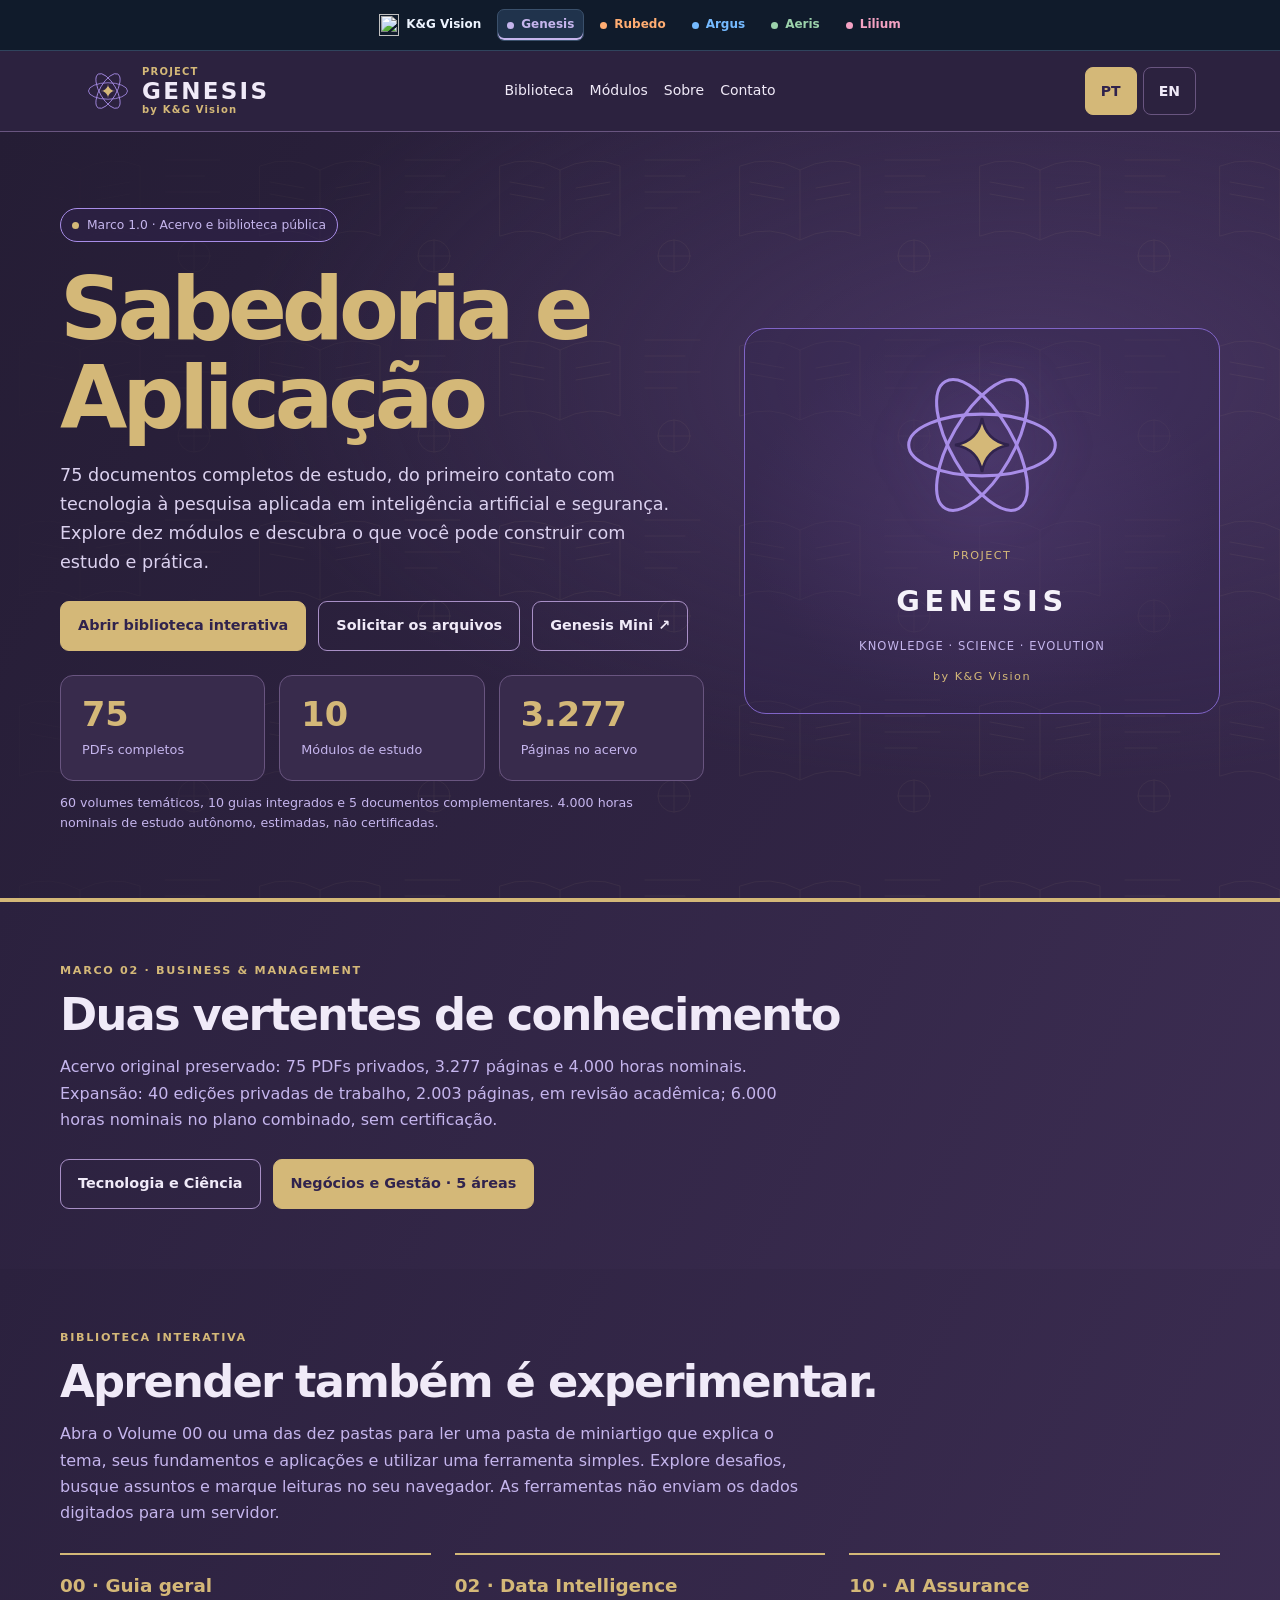
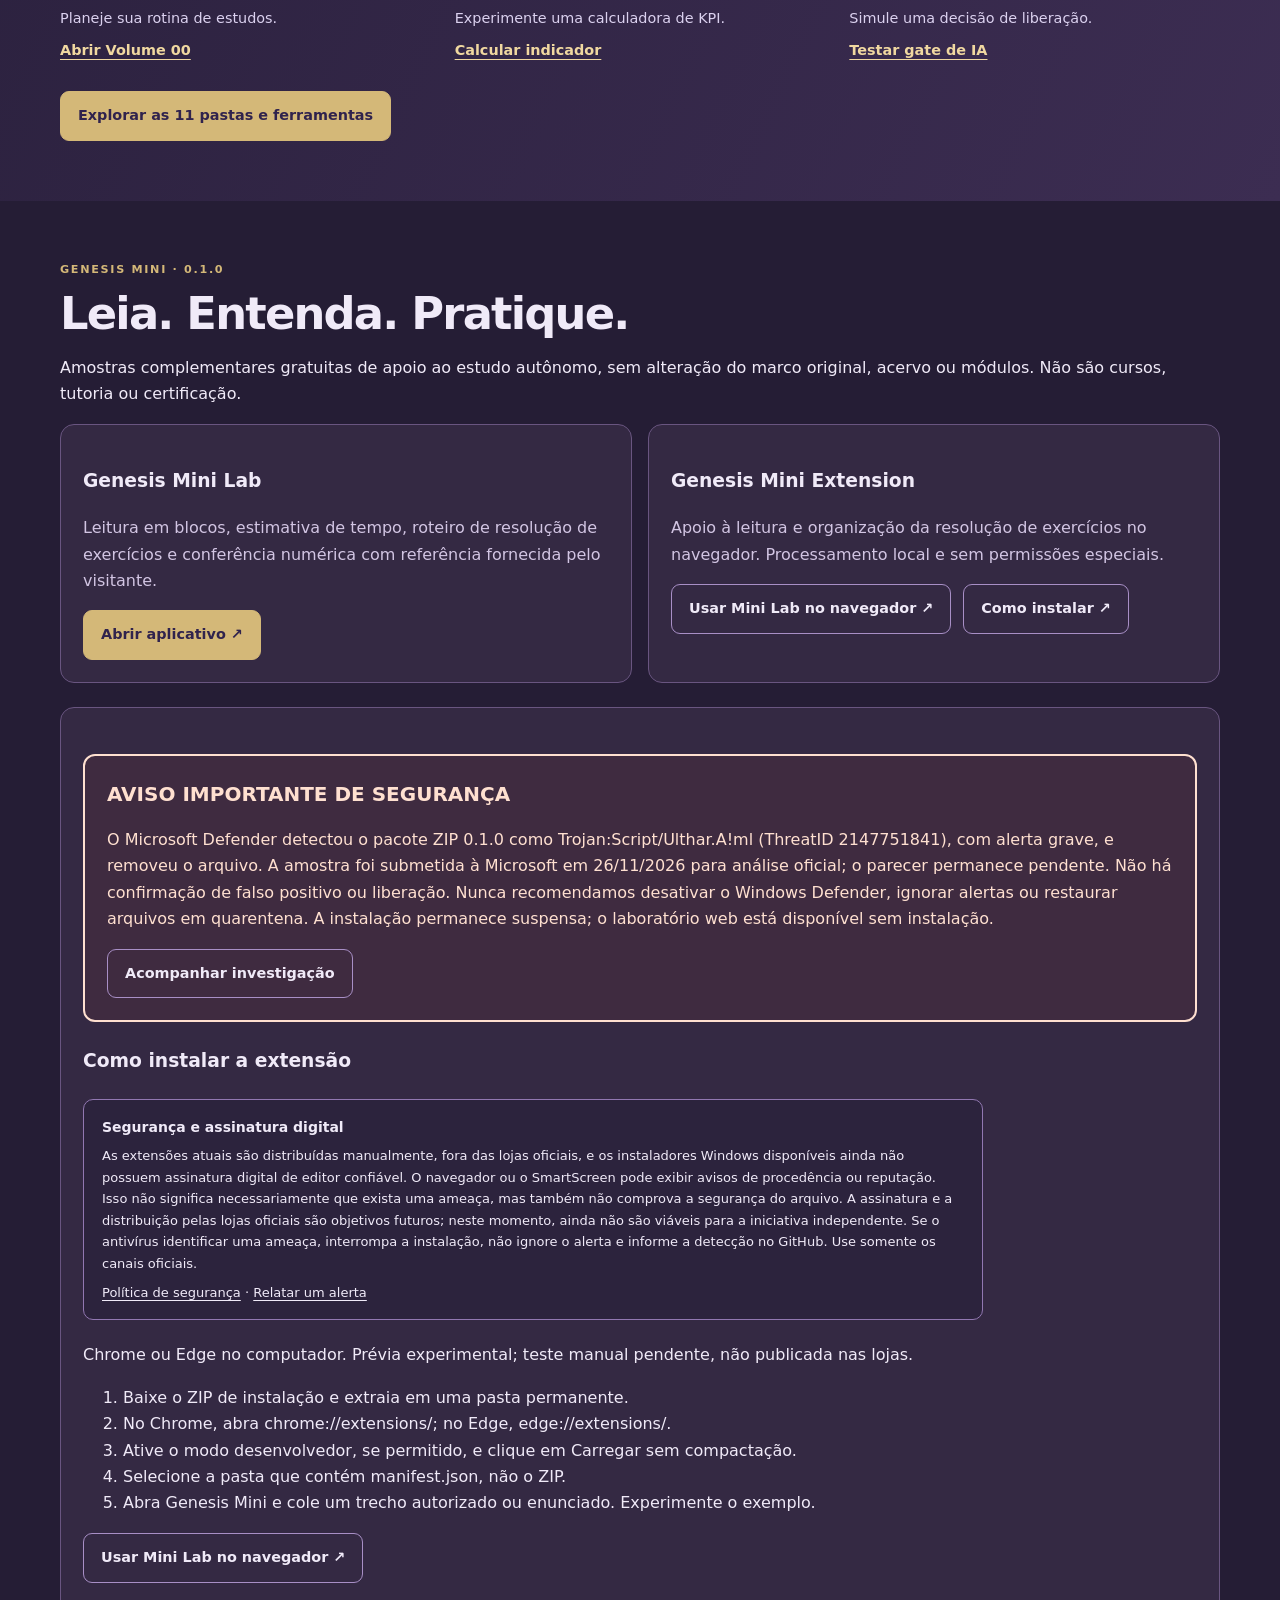
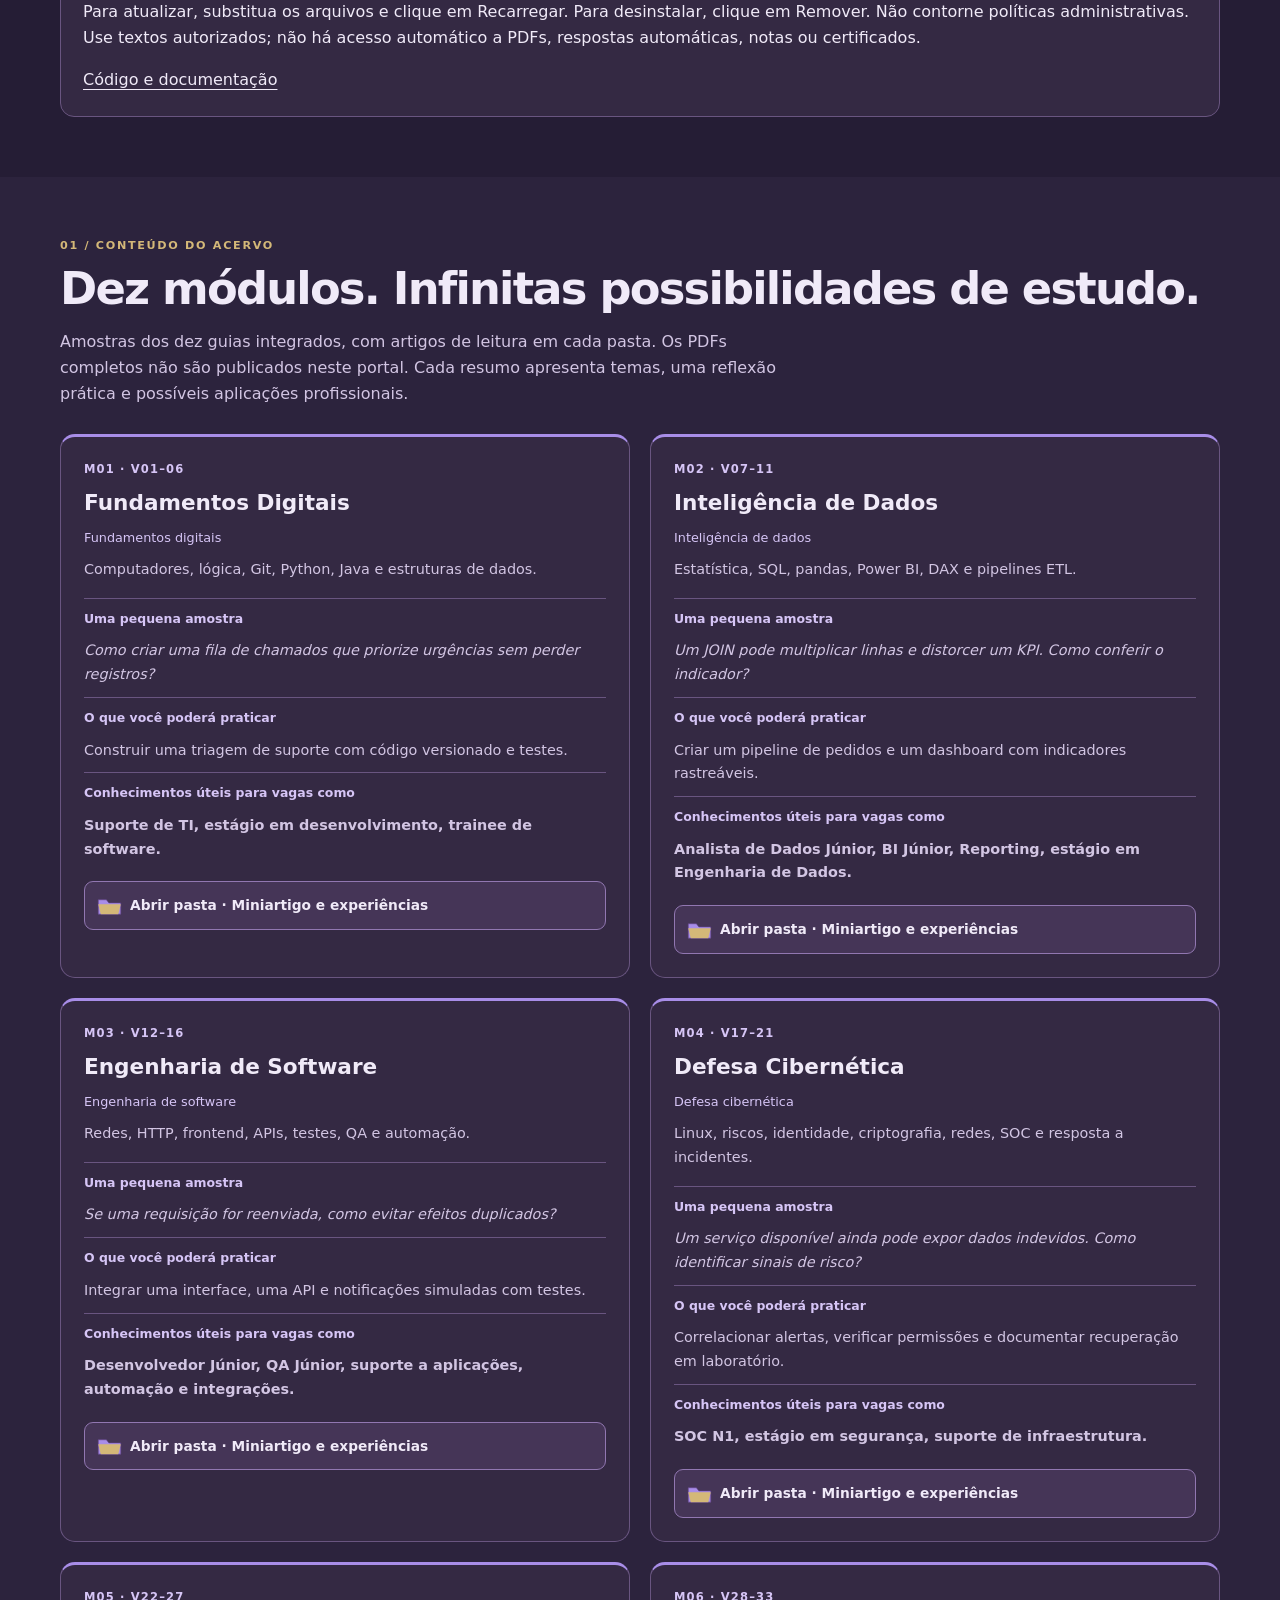
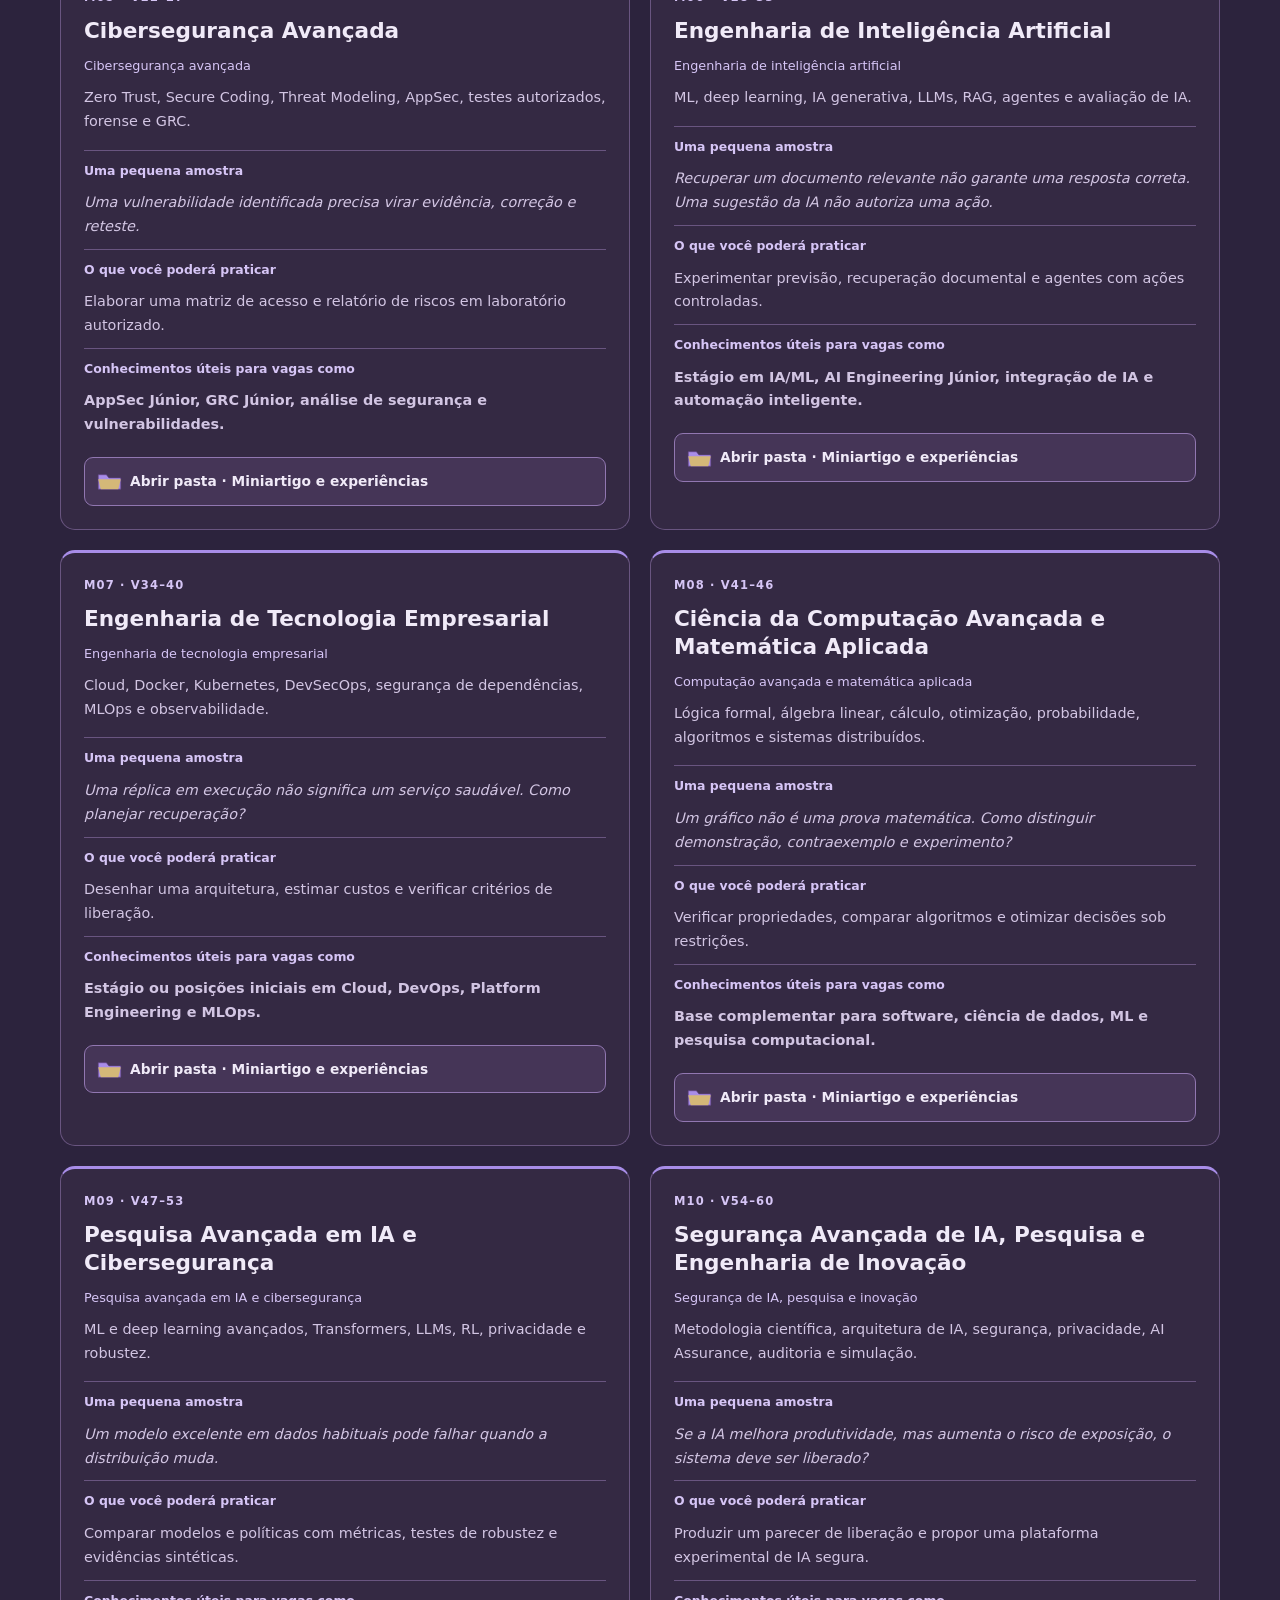
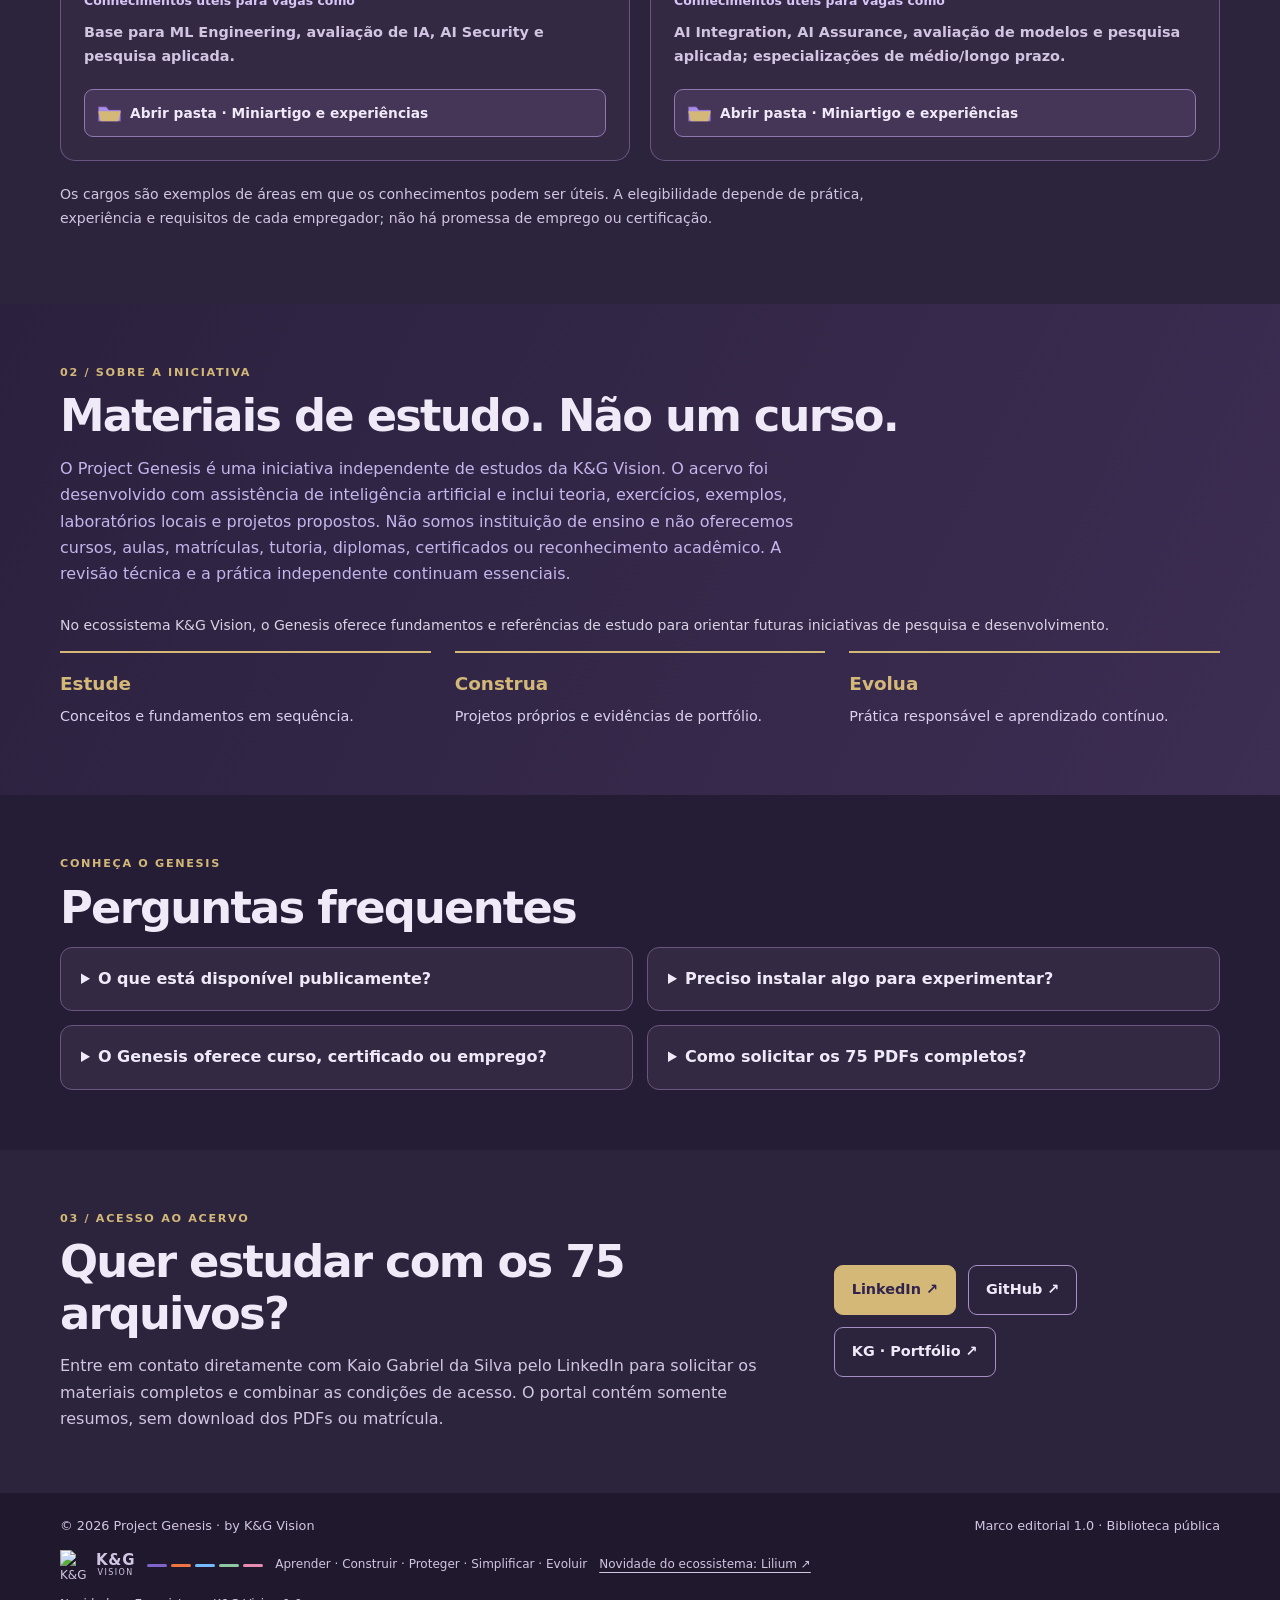
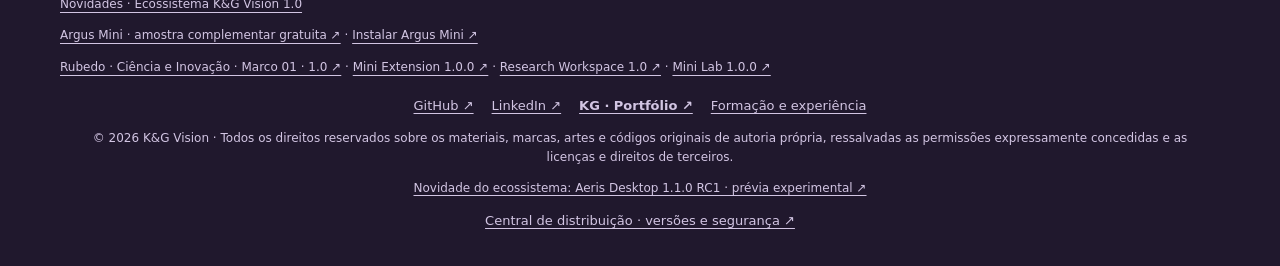
==== commit e0e18125: "docs: synchronize academic collection and suspended Mini distribution" ====
--- a/index.html
+++ b/index.html
@@ -106,7 +106,7 @@
 </style>
 <style id="graal-experience-v1">#graal-skip-link{position:fixed!important;top:8px!important;left:12px!important;transform:translateY(calc(-100% - 20px));z-index:10000!important;background:#101B2B!important;color:#EDF4FF!important;padding:12px 16px!important;border:2px solid #EDF4FF!important;border-radius:6px;text-decoration:underline;max-width:calc(100% - 24px)}#graal-skip-link:focus{transform:none;outline:3px solid #EDF4FF!important;outline-offset:3px}#graal-skip-link:not(:focus){pointer-events:none}</style></head><body><a id="graal-skip-link" class="skip" href="#main" data-pt="Ir ao conteúdo" data-en="Skip to content">Ir ao conteúdo</a><header class="kg-site-header" data-project="genesis" style="--kg-eco-bg:#241A3A;--kg-eco-line:#69558D;--kg-eco-muted:#C5B5ED;--kg-eco-active:#41315E;--kg-head-bg:#30234D;--kg-head-ink:#F5F2FA;--kg-head-muted:#D4B878;--kg-head-line:#69558D;--kg-lang-bg:#D4B878;--kg-lang-ink:#30234D;--kg-focus:#D4B878"><nav class="kg-graal-bar" aria-label="K&amp;G Vision ecosystem"><div class="kg-graal-inner"><a href="https://kgasil.github.io/" style="--graal-accent:#EDF4FF"><img class="kg-graal-shield" src="https://kgasil.github.io/assets/kg-symbol.svg" width="20" height="22" alt="">K&amp;G Vision</a><a href="https://kgasil.github.io/genesis/" style="--graal-accent:#C5B5ED" aria-current="page"><i class="kg-graal-dot" aria-hidden="true"></i>Genesis</a><a href="https://kgasil.github.io/rubedo/" style="--graal-accent:#FFAD72"><i class="kg-graal-dot" aria-hidden="true"></i>Rubedo</a><a href="https://kgasil.github.io/argus/" style="--graal-accent:#75BAFF"><i class="kg-graal-dot" aria-hidden="true"></i>Argus</a><a href="https://kgasil.github.io/aeris/" style="--graal-accent:#9BD2AB"><i class="kg-graal-dot" aria-hidden="true"></i>Aeris</a><a href="https://kgasil.github.io/lilium/" style="--graal-accent:#F4A2C3"><i class="kg-graal-dot" aria-hidden="true"></i>Lilium</a></div></nav><div class="kg-mainbar"><a class="kg-project-brand" href="#inicio" aria-label="Project Genesis"><img src="assets/genesis-symbol.svg" alt=""><span class="kg-brand-text"><small>PROJECT</small><strong>GENESIS</strong><small>by K&amp;G Vision</small></span></a><nav class="kg-local-nav" aria-label="Navigation"><a href="biblioteca.html" data-pt="Biblioteca" data-en="Library">Biblioteca</a><a href="#guias" data-pt="Módulos" data-en="Modules">Módulos</a><a href="#sobre" data-pt="Sobre" data-en="About">Sobre</a><a href="#contato" data-pt="Contato" data-en="Contact">Contato</a></nav><div class="kg-language" aria-label="Language"><button id="pt" type="button" aria-pressed="true" aria-label="Português (Brasil)">PT</button><button id="en" type="button" aria-pressed="false" aria-label="English">EN</button></div></div></header>
 <main id="main" tabindex="-1"><section id="inicio" class="hero"><div class="wrap hero-grid"><div><div class="status"><i></i><span data-pt="Marco 1.0 · Acervo e biblioteca pública" data-en="1.0 milestone · Editorial collection and public library">Marco 1.0 · Acervo e biblioteca pública</span></div><h1 data-pt="Sabedoria e Aplicação" data-en="Wisdom &amp; Application">Sabedoria e Aplicação</h1><p class="lead" data-pt="75 documentos completos de estudo, do primeiro contato com tecnologia à pesquisa aplicada em inteligência artificial e segurança. Explore dez módulos e descubra o que você pode construir com estudo e prática." data-en="75 complete self-study documents, from first steps in technology to applied AI and security research. Explore ten modules and discover what you can build through study and practice.">75 documentos completos de estudo, do primeiro contato com tecnologia à pesquisa aplicada em inteligência artificial e segurança. Explore dez módulos e descubra o que você pode construir com estudo e prática.</p><div class="actions"><a class="btn primary" href="biblioteca.html" data-pt="Abrir biblioteca interativa" data-en="Open interactive library">Abrir biblioteca interativa</a><a class="btn" href="#contato" data-pt="Solicitar os arquivos" data-en="Request the files">Solicitar os arquivos</a><a class="btn" href="mini/" data-pt="Genesis Mini ↗" data-en="Genesis Mini ↗">Genesis Mini ↗</a></div><div class="numbers"><div class="stat"><strong>75</strong><span data-pt="PDFs completos" data-en="Complete PDFs">PDFs completos</span></div><div class="stat"><strong>10</strong><span data-pt="Módulos de estudo" data-en="Study modules">Módulos de estudo</span></div><div class="stat"><strong>3.277</strong><span data-pt="Páginas no acervo" data-en="Pages in the collection">Páginas no acervo</span></div></div><p class="stat-note" data-pt="60 volumes temáticos, 10 guias integrados e 5 documentos complementares. 4.000 horas nominais de estudo autônomo, estimadas, não certificadas." data-en="60 topic volumes, 10 integrated guides and 5 companion documents. An estimated 4,000 nominal self-study hours, not certified.">60 volumes temáticos, 10 guias integrados e 5 documentos complementares. 4.000 horas nominais de estudo autônomo, estimadas, não certificadas.</p></div><div class="identity"><img src="assets/genesis-symbol.svg" alt="Project Genesis"><small>PROJECT</small><strong>GENESIS</strong><p>KNOWLEDGE · SCIENCE · EVOLUTION</p><small>by K&amp;G Vision</small></div></div></section>
-<section id="business-management" class="section dark"><div class="wrap"><div class="eyebrow">Marco 02 · Business &amp; Management</div><h2 data-pt="Duas vertentes de conhecimento" data-en="Two knowledge tracks">Duas vertentes de conhecimento</h2><p class="intro"><span data-pt="A biblioteca original de Tecnologia e Ciência permanece intacta: 75 documentos e 4.000 horas nominais. A expansão complementar prevê 40 volumes e 2.000 horas adicionais, em desenvolvimento." data-en="The original Technology &amp; Science library remains intact: 75 documents and 4,000 nominal hours. The complementary expansion plans 40 volumes and 2,000 additional hours, in development.">A biblioteca original de Tecnologia e Ciência permanece intacta: 75 documentos e 4.000 horas nominais. A expansão complementar prevê 40 volumes e 2.000 horas adicionais, em desenvolvimento.</span></p><div class="actions"><a class="btn" href="biblioteca.html"><span data-pt="Tecnologia e Ciência" data-en="Technology &amp; Science">Tecnologia e Ciência</span></a><a class="btn primary" href="business.html"><span data-pt="Negócios e Gestão · 5 áreas" data-en="Business &amp; Management · 5 areas">Negócios e Gestão · 5 áreas</span></a></div></div></section>
+<section id="business-management" class="section dark"><div class="wrap"><div class="eyebrow">Marco 02 · Business &amp; Management</div><h2 data-pt="Duas vertentes de conhecimento" data-en="Two knowledge tracks">Duas vertentes de conhecimento</h2><p class="intro"><span data-pt="Acervo original preservado: 75 PDFs privados, 3.277 páginas e 4.000 horas nominais. Expansão: 40 edições privadas de trabalho, 2.003 páginas, em revisão acadêmica; 6.000 horas nominais no plano combinado, sem certificação." data-en="Original collection preserved: 75 private PDFs, 3,277 pages and 4,000 nominal hours. Expansion: 40 private working editions, 2,003 pages, under academic review; 6,000 nominal hours in the combined plan, not certified.">Acervo original preservado: 75 PDFs privados, 3.277 páginas e 4.000 horas nominais. Expansão: 40 edições privadas de trabalho, 2.003 páginas, em revisão acadêmica; 6.000 horas nominais no plano combinado, sem certificação.</span></p><div class="actions"><a class="btn" href="biblioteca.html"><span data-pt="Tecnologia e Ciência" data-en="Technology &amp; Science">Tecnologia e Ciência</span></a><a class="btn primary" href="business.html"><span data-pt="Negócios e Gestão · 5 áreas" data-en="Business &amp; Management · 5 areas">Negócios e Gestão · 5 áreas</span></a></div></div></section>
 <section id="biblioteca" class="section dark"><div class="wrap"><div class="eyebrow" data-pt="Biblioteca interativa" data-en="Interactive library">Biblioteca interativa</div><h2 data-pt="Aprender também é experimentar." data-en="Learning also means experimenting.">Aprender também é experimentar.</h2><p class="intro" data-pt="Abra o Volume 00 ou uma das dez pastas para ler uma pasta de miniartigo que explica o tema, seus fundamentos e aplicações e utilizar uma ferramenta simples. Explore desafios, busque assuntos e marque leituras no seu navegador. As ferramentas não enviam os dados digitados para um servidor." data-en="Open Volume 00 or one of ten folders to read a mini-article folder explaining the topic, foundations and applications and use a simple tool. Explore challenges, search topics and mark previews as read in your browser. The tools do not send entered data to a server.">Abra o Volume 00 ou uma das dez pastas para ler uma pasta de miniartigo que explica o tema, seus fundamentos e aplicações e utilizar uma ferramenta simples. Explore desafios, busque assuntos e marque leituras no seu navegador. As ferramentas não enviam os dados digitados para um servidor.</p><div class="values"><div class="value"><strong>00 · <span data-pt="Guia geral" data-en="General guide">Guia geral</span></strong><p data-pt="Planeje sua rotina de estudos." data-en="Plan your study routine.">Planeje sua rotina de estudos.</p><a href="biblioteca.html#m00"><span data-pt="Abrir Volume 00" data-en="Open Volume 00">Abrir Volume 00</span></a></div><div class="value"><strong>02 · Data Intelligence</strong><p data-pt="Experimente uma calculadora de KPI." data-en="Try a KPI calculator.">Experimente uma calculadora de KPI.</p><a href="biblioteca.html#m02"><span data-pt="Calcular indicador" data-en="Calculate KPI">Calcular indicador</span></a></div><div class="value"><strong>10 · AI Assurance</strong><p data-pt="Simule uma decisão de liberação." data-en="Simulate a release decision.">Simule uma decisão de liberação.</p><a href="biblioteca.html#m10"><span data-pt="Testar gate de IA" data-en="Try AI gate">Testar gate de IA</span></a></div></div><div class="actions" style="margin-top:28px"><a class="btn primary" href="biblioteca.html"><span data-pt="Explorar as 11 pastas e ferramentas" data-en="Explore all 11 folders and tools">Explorar as 11 pastas e ferramentas</span></a></div></div></section><section id="genesis-mini" class="section"><div class="wrap"><div class="eyebrow">GENESIS MINI · 0.1.0</div><h2 data-pt="Leia. Entenda. Pratique." data-en="Read. Understand. Practice.">Leia. Entenda. Pratique.</h2><p data-pt="Amostras complementares gratuitas de apoio ao estudo autônomo, sem alteração do marco original, acervo ou módulos. Não são cursos, tutoria ou certificação." data-en="Free complementary self-study aids, without changing the original milestone, collection or modules. Not courses, tutoring or certification.">Amostras complementares gratuitas de apoio ao estudo autônomo, sem alteração do marco original, acervo ou módulos. Não são cursos, tutoria ou certificação.</p><div style="display:grid;grid-template-columns:repeat(auto-fit,minmax(min(260px,100%),1fr));gap:16px"><article style="padding:22px;border:1px solid #dcd2ee;border-radius:14px"><h3>Genesis Mini Lab</h3><p data-pt="Leitura em blocos, estimativa de tempo, roteiro de resolução de exercícios e conferência numérica com referência fornecida pelo visitante." data-en="Reading blocks, estimated duration, exercise-solving checklist and numeric comparison with a visitor-supplied reference.">Leitura em blocos, estimativa de tempo, roteiro de resolução de exercícios e conferência numérica com referência fornecida pelo visitante.</p><a class="btn primary" href="mini/" data-pt="Abrir aplicativo ↗" data-en="Open application ↗">Abrir aplicativo ↗</a></article><article style="padding:22px;border:1px solid #dcd2ee;border-radius:14px"><h3>Genesis Mini Extension</h3><p data-pt="Apoio à leitura e organização da resolução de exercícios no navegador. Processamento local e sem permissões especiais." data-en="Reading and exercise organization in the browser. Local processing and no special permissions.">Apoio à leitura e organização da resolução de exercícios no navegador. Processamento local e sem permissões especiais.</p><div class="actions"><a class="btn" href="https://kgasil.github.io/genesis/mini/" data-pt="Usar Mini Lab no navegador ↗" data-en="Use Mini Lab in your browser ↗">Usar Mini Lab no navegador ↗</a><a class="btn" href="#instalar-extensao" data-pt="Como instalar ↗" data-en="Installation guide ↗">Como instalar ↗</a></div></article></div><div id="instalar-extensao" style="margin-top:24px;border:1px solid #dcd2ee;border-radius:14px;padding:22px"><aside role="alert" aria-label="Security alert" style="margin:24px 0;padding:22px;border:2px solid currentColor;border-radius:12px;line-height:1.65"><strong style="display:block;font-size:20px;margin-bottom:12px" data-pt="AVISO IMPORTANTE DE SEGURANÇA" data-en="IMPORTANT SECURITY NOTICE">AVISO IMPORTANTE DE SEGURANÇA</strong><p data-pt="O Microsoft Defender detectou o pacote ZIP 0.1.0 como Trojan:Script/Ulthar.A!ml (ThreatID 2147751841), com alerta grave, e removeu o arquivo. A amostra foi submetida à Microsoft em 26/11/2026 para análise oficial; o parecer permanece pendente. Não há confirmação de falso positivo ou liberação. Nunca recomendamos desativar o Windows Defender, ignorar alertas ou restaurar arquivos em quarentena. A instalação permanece suspensa; o laboratório web está disponível sem instalação." data-en="Microsoft Defender detected the 0.1.0 ZIP as Trojan:Script/Ulthar.A!ml (ThreatID 2147751841), rated severe, and removed the file. The sample was submitted to Microsoft on November 26, 2026 for official review; the verdict is pending. No false-positive determination or clearance has been confirmed. We never recommend disabling Windows Defender, bypassing warnings or restoring quarantined files. Installation remains paused; the web lab is available without installation.">O Microsoft Defender detectou o pacote ZIP 0.1.0 como Trojan:Script/Ulthar.A!ml (ThreatID 2147751841), com alerta grave, e removeu o arquivo. A amostra foi submetida à Microsoft em 26/11/2026 para análise oficial; o parecer permanece pendente. Não há confirmação de falso positivo ou liberação. Nunca recomendamos desativar o Windows Defender, ignorar alertas ou restaurar arquivos em quarentena. A instalação permanece suspensa; o laboratório web está disponível sem instalação.</p><a class="btn" href="https://github.com/Kgasil/genesis/issues/1" data-pt="Acompanhar investigação" data-en="Follow investigation">Acompanhar investigação</a></aside><h3 data-pt="Como instalar a extensão" data-en="How to install the extension">Como instalar a extensão</h3><aside class="kg-distribution-notice" role="note" style="margin:22px 0;padding:16px 18px;border:1px solid currentColor;border-radius:10px;font-size:13px;line-height:1.65;max-width:900px;overflow-wrap:anywhere"><strong style="display:block;margin-bottom:6px;font-size:14px" data-pt="Segurança e assinatura digital" data-en="Security and digital signing">Segurança e assinatura digital</strong><p style="margin:0 0 8px" data-pt="As extensões atuais são distribuídas manualmente, fora das lojas oficiais, e os instaladores Windows disponíveis ainda não possuem assinatura digital de editor confiável. O navegador ou o SmartScreen pode exibir avisos de procedência ou reputação. Isso não significa necessariamente que exista uma ameaça, mas também não comprova a segurança do arquivo. A assinatura e a distribuição pelas lojas oficiais são objetivos futuros; neste momento, ainda não são viáveis para a iniciativa independente. Se o antivírus identificar uma ameaça, interrompa a instalação, não ignore o alerta e informe a detecção no GitHub. Use somente os canais oficiais." data-en="Current extensions are distributed manually outside official stores, and available Windows installers do not yet have a trusted publisher digital signature. The browser or SmartScreen may show origin or reputation warnings. This does not necessarily indicate a threat, but it does not establish file safety either. Signing and official store distribution are future goals and are not currently feasible for this independent initiative. If antivirus software detects a threat, stop installation, do not bypass the warning, and report the detection on GitHub. Use official channels only.">As extensões atuais são distribuídas manualmente, fora das lojas oficiais, e os instaladores Windows disponíveis ainda não possuem assinatura digital de editor confiável. O navegador ou o SmartScreen pode exibir avisos de procedência ou reputação. Isso não significa necessariamente que exista uma ameaça, mas também não comprova a segurança do arquivo. A assinatura e a distribuição pelas lojas oficiais são objetivos futuros; neste momento, ainda não são viáveis para a iniciativa independente. Se o antivírus identificar uma ameaça, interrompa a instalação, não ignore o alerta e informe a detecção no GitHub. Use somente os canais oficiais.</p><a href="https://github.com/Kgasil/genesis/blob/main/SECURITY.md" style="color:inherit;text-decoration:underline;text-underline-offset:3px" data-pt="Política de segurança" data-en="Security policy">Política de segurança</a> · <a href="https://github.com/Kgasil/genesis/issues" style="color:inherit;text-decoration:underline;text-underline-offset:3px" data-pt="Relatar um alerta" data-en="Report a warning">Relatar um alerta</a></aside><p data-pt="Chrome ou Edge no computador. Prévia experimental; teste manual pendente, não publicada nas lojas." data-en="Desktop Chrome or Edge. Experimental preview; manual browser testing pending, not listed in stores.">Chrome ou Edge no computador. Prévia experimental; teste manual pendente, não publicada nas lojas.</p><ol><li data-pt="Baixe o ZIP de instalação e extraia em uma pasta permanente." data-en="Download and extract the installation ZIP to a permanent folder.">Baixe o ZIP de instalação e extraia em uma pasta permanente.</li><li data-pt="No Chrome, abra chrome://extensions/; no Edge, edge://extensions/." data-en="Open chrome://extensions/ in Chrome or edge://extensions/ in Edge.">No Chrome, abra chrome://extensions/; no Edge, edge://extensions/.</li><li data-pt="Ative o modo desenvolvedor, se permitido, e clique em Carregar sem compactação." data-en="Enable Developer mode, if permitted, and select Load unpacked.">Ative o modo desenvolvedor, se permitido, e clique em Carregar sem compactação.</li><li data-pt="Selecione a pasta que contém manifest.json, não o ZIP." data-en="Select the extracted folder containing manifest.json, not the ZIP.">Selecione a pasta que contém manifest.json, não o ZIP.</li><li data-pt="Abra Genesis Mini e cole um trecho autorizado ou enunciado. Experimente o exemplo." data-en="Open Genesis Mini and paste authorized reading material or an exercise. Try the example.">Abra Genesis Mini e cole um trecho autorizado ou enunciado. Experimente o exemplo.</li></ol><a class="btn" href="https://kgasil.github.io/genesis/mini/" data-pt="Usar Mini Lab no navegador ↗" data-en="Use Mini Lab in your browser ↗">Usar Mini Lab no navegador ↗</a><p data-pt="Para atualizar, substitua os arquivos e clique em Recarregar. Para desinstalar, clique em Remover. Não contorne políticas administrativas. Use textos autorizados; não há acesso automático a PDFs, respostas automáticas, notas ou certificados." data-en="To update, replace the files and click Reload. To uninstall, click Remove. Do not bypass administrative policies. Use authorized text; no automatic PDF access, generated answers, grades or certificates.">Para atualizar, substitua os arquivos e clique em Recarregar. Para desinstalar, clique em Remover. Não contorne políticas administrativas. Use textos autorizados; não há acesso automático a PDFs, respostas automáticas, notas ou certificados.</p><a href="https://github.com/Kgasil/genesis/tree/main/extension" data-pt="Código e documentação" data-en="Source and documentation">Código e documentação</a></div></div></section>
 <section id="guias" class="section"><div class="wrap"><div class="eyebrow" data-pt="01 / Conteúdo do acervo" data-en="01 / Collection contents">01 / Conteúdo do acervo</div><h2 data-pt="Dez módulos. Infinitas possibilidades de estudo." data-en="Ten modules. Many paths to explore.">Dez módulos. Infinitas possibilidades de estudo.</h2><p class="intro" data-pt="Amostras dos dez guias integrados, com artigos de leitura em cada pasta. Os PDFs completos não são publicados neste portal. Cada resumo apresenta temas, uma reflexão prática e possíveis aplicações profissionais." data-en="Previews of the ten integrated guides, with reading articles in every folder. Complete PDFs are not published here. Each preview presents topics, a practical question and possible career applications.">Amostras dos dez guias integrados, com artigos de leitura em cada pasta. Os PDFs completos não são publicados neste portal. Cada resumo apresenta temas, uma reflexão prática e possíveis aplicações profissionais.</p><div class="grid module-grid"><article class="card module" id="modulo-01"><span class="num">M01 · V01–06</span><h3 data-pt="Fundamentos Digitais" data-en="Digital Foundations">Fundamentos Digitais</h3><p class="subname" data-pt="Fundamentos digitais" data-en="Digital Foundations">Fundamentos digitais</p><p class="topics" data-pt="Computadores, lógica, Git, Python, Java e estruturas de dados." data-en="Computers, logic, Git, Python, Java and data structures.">Computadores, lógica, Git, Python, Java e estruturas de dados.</p><strong class="mini-label" data-pt="Uma pequena amostra" data-en="A small taste">Uma pequena amostra</strong><p class="taste" data-pt="Como criar uma fila de chamados que priorize urgências sem perder registros?" data-en="How can a ticket queue prioritize urgency without losing records?">Como criar uma fila de chamados que priorize urgências sem perder registros?</p><strong class="mini-label" data-pt="O que você poderá praticar" data-en="What you can practice">O que você poderá praticar</strong><p data-pt="Construir uma triagem de suporte com código versionado e testes." data-en="Build a support triage tool with versioned code and tests.">Construir uma triagem de suporte com código versionado e testes.</p><strong class="mini-label" data-pt="Conhecimentos úteis para vagas como" data-en="Skills relevant to roles such as">Conhecimentos úteis para vagas como</strong><p class="roles" data-pt="Suporte de TI, estágio em desenvolvimento, trainee de software." data-en="IT support, software development internships, software trainee.">Suporte de TI, estágio em desenvolvimento, trainee de software.</p><a class="folder-open" href="biblioteca.html#m01"><svg viewBox="0 0 40 32" width="25" height="20" aria-hidden="true"><path d="M2 6h13l4 5h19v18H2z" fill="#A88DE8" stroke="#604386"/><path d="M2 13h36l-4 16H6z" fill="#D4B878"/></svg><span data-pt="Abrir pasta · Miniartigo e experiências" data-en="Open folder · Mini article and experiments">Abrir pasta · Miniartigo e experiências</span></a></article>
 <article class="card module" id="modulo-02"><span class="num">M02 · V07–11</span><h3 data-pt="Inteligência de Dados" data-en="Data Intelligence">Inteligência de Dados</h3><p class="subname" data-pt="Inteligência de dados" data-en="Data Intelligence">Inteligência de dados</p><p class="topics" data-pt="Estatística, SQL, pandas, Power BI, DAX e pipelines ETL." data-en="Statistics, SQL, pandas, Power BI, DAX and ETL pipelines.">Estatística, SQL, pandas, Power BI, DAX e pipelines ETL.</p><strong class="mini-label" data-pt="Uma pequena amostra" data-en="A small taste">Uma pequena amostra</strong><p class="taste" data-pt="Um JOIN pode multiplicar linhas e distorcer um KPI. Como conferir o indicador?" data-en="A JOIN can multiply rows and distort a KPI. How do you verify it?">Um JOIN pode multiplicar linhas e distorcer um KPI. Como conferir o indicador?</p><strong class="mini-label" data-pt="O que você poderá praticar" data-en="What you can practice">O que você poderá praticar</strong><p data-pt="Criar um pipeline de pedidos e um dashboard com indicadores rastreáveis." data-en="Build an order pipeline and a dashboard with traceable metrics.">Criar um pipeline de pedidos e um dashboard com indicadores rastreáveis.</p><strong class="mini-label" data-pt="Conhecimentos úteis para vagas como" data-en="Skills relevant to roles such as">Conhecimentos úteis para vagas como</strong><p class="roles" data-pt="Analista de Dados Júnior, BI Júnior, Reporting, estágio em Engenharia de Dados." data-en="Junior Data Analyst, Junior BI Analyst, reporting, data engineering internships.">Analista de Dados Júnior, BI Júnior, Reporting, estágio em Engenharia de Dados.</p><a class="folder-open" href="biblioteca.html#m02"><svg viewBox="0 0 40 32" width="25" height="20" aria-hidden="true"><path d="M2 6h13l4 5h19v18H2z" fill="#A88DE8" stroke="#604386"/><path d="M2 13h36l-4 16H6z" fill="#D4B878"/></svg><span data-pt="Abrir pasta · Miniartigo e experiências" data-en="Open folder · Mini article and experiments">Abrir pasta · Miniartigo e experiências</span></a></article>
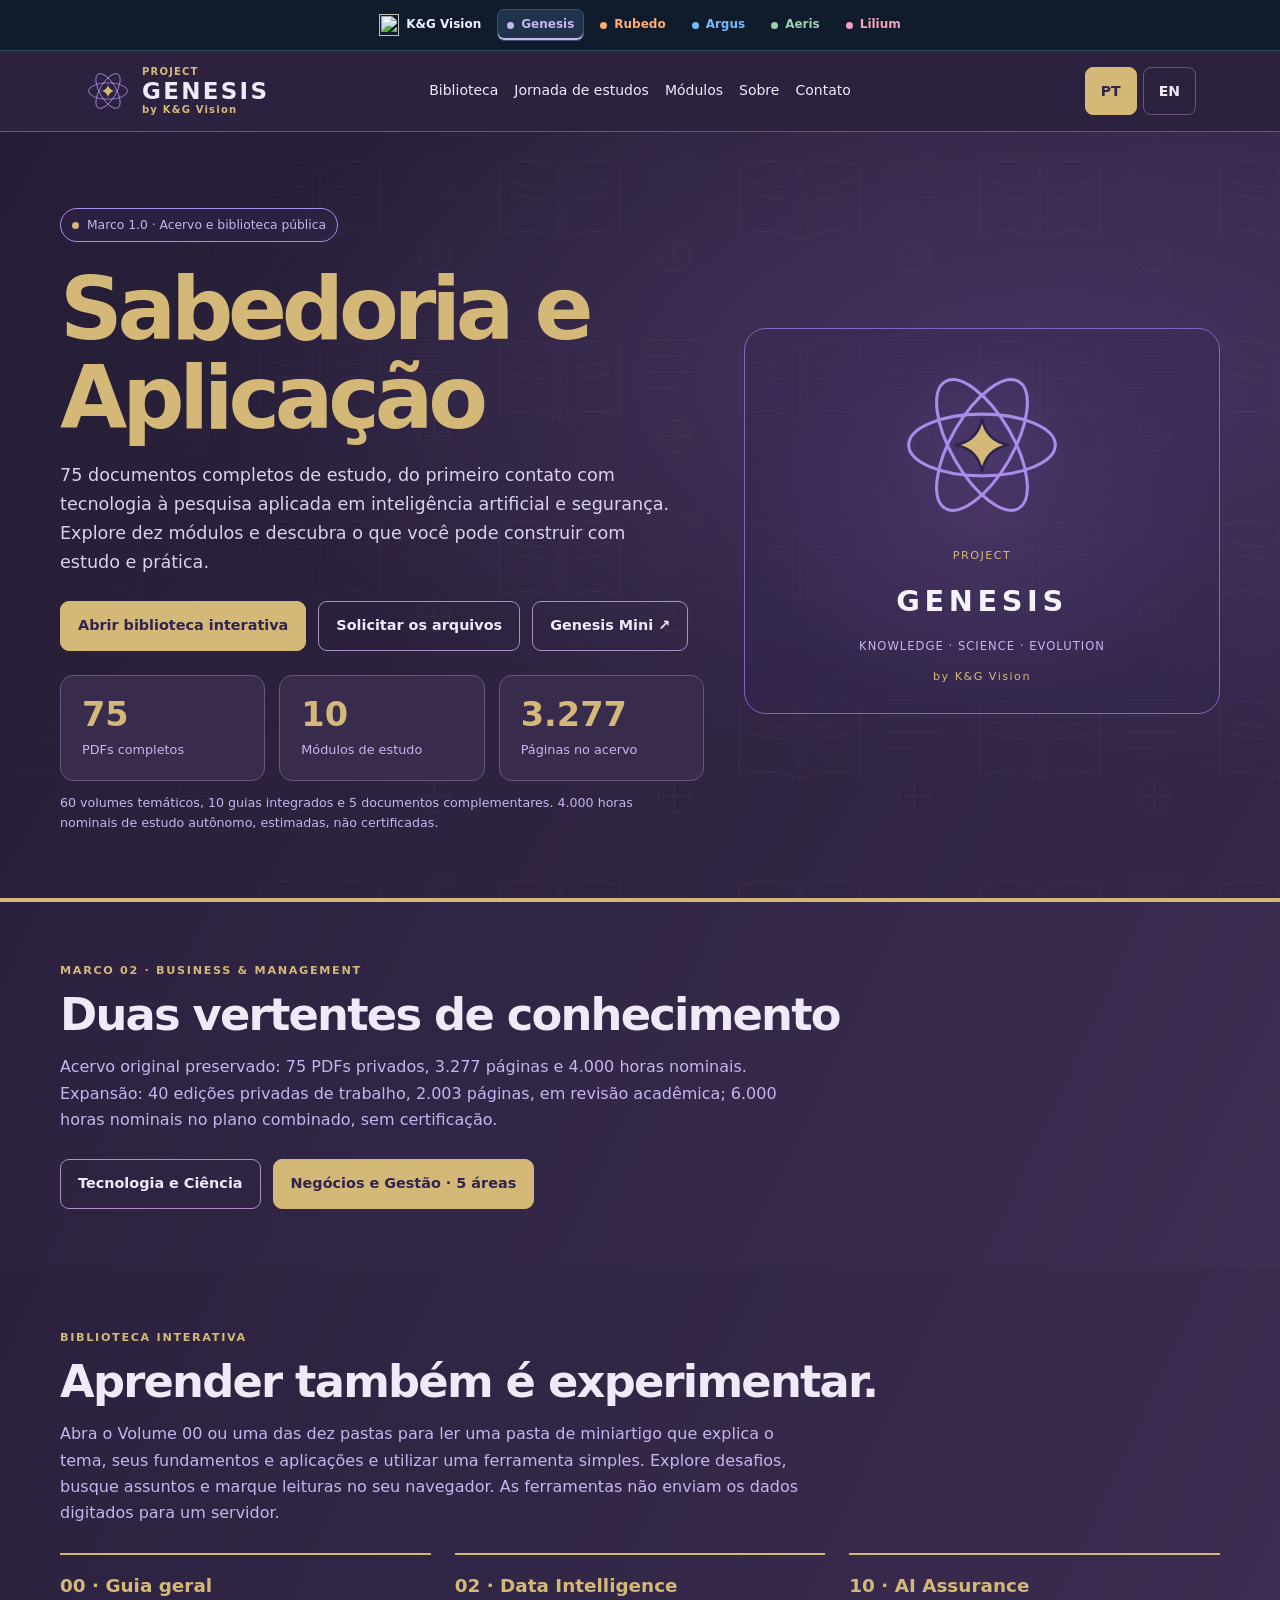
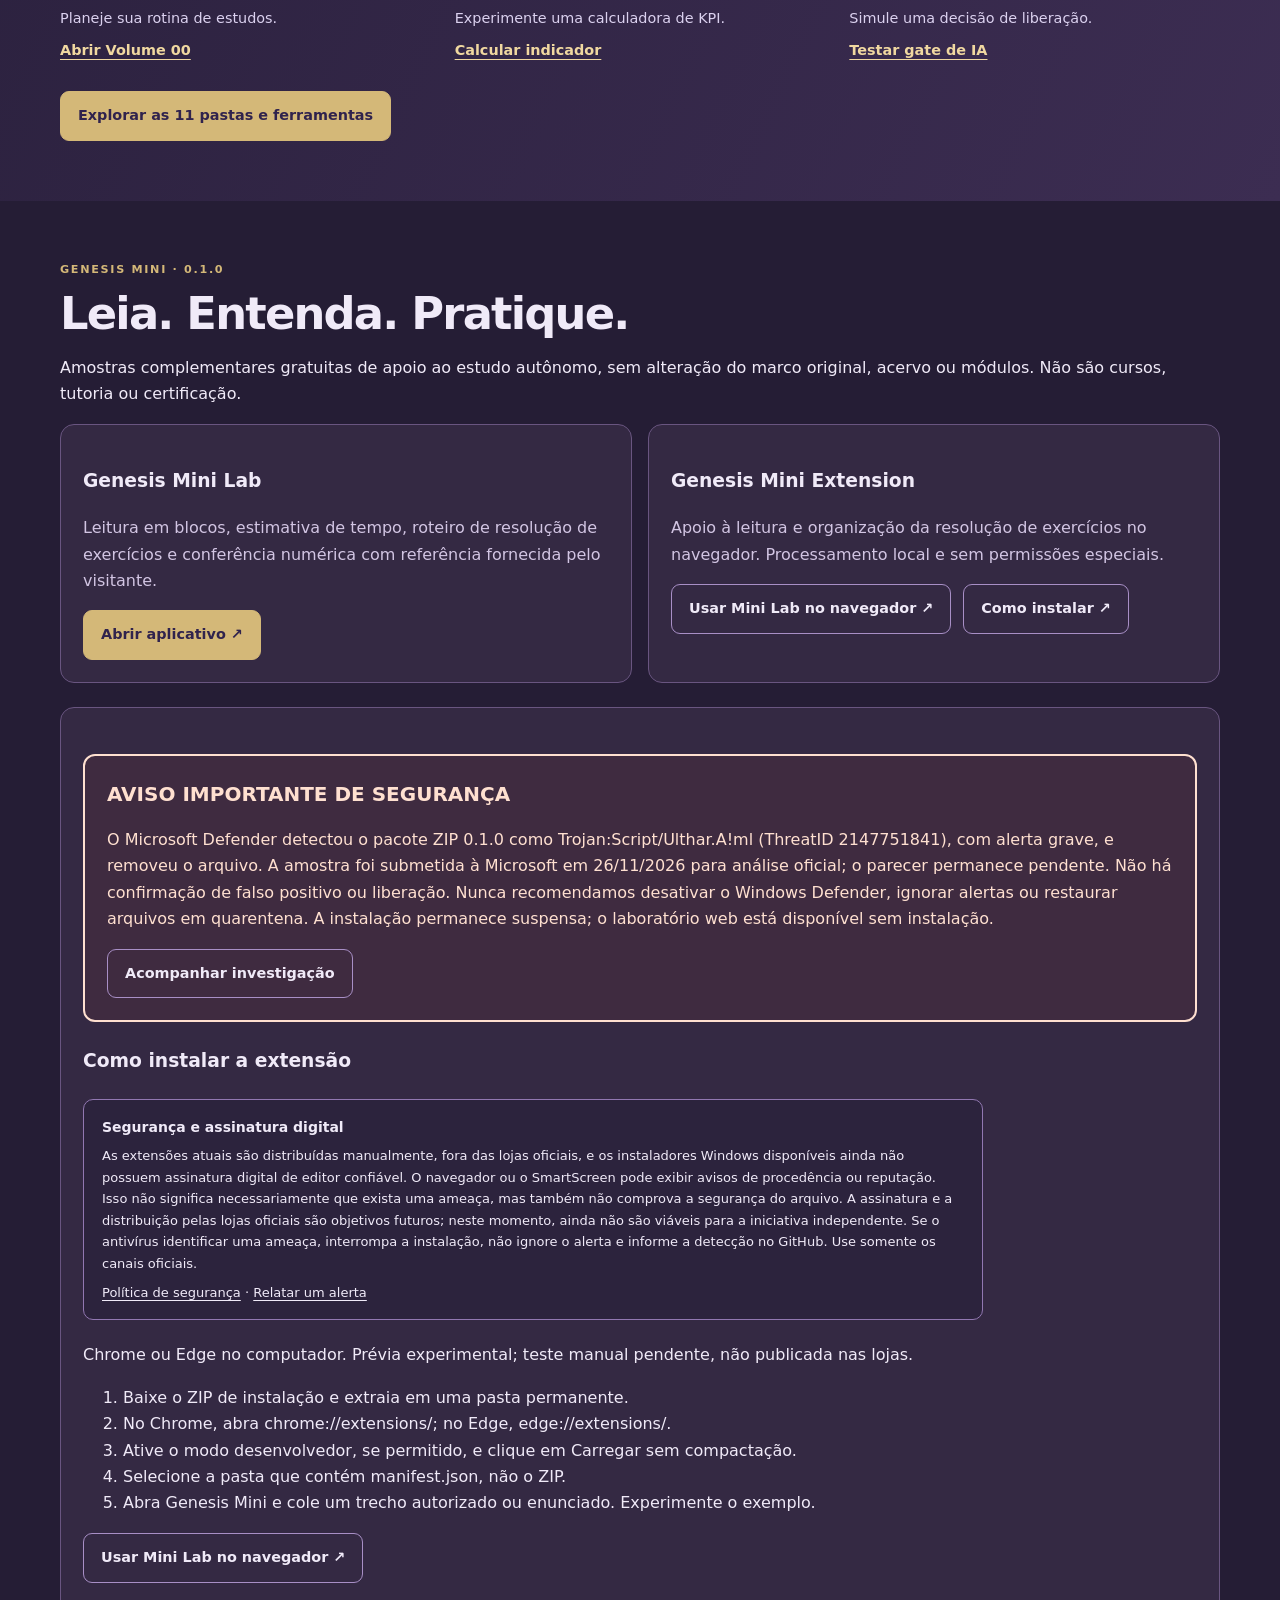
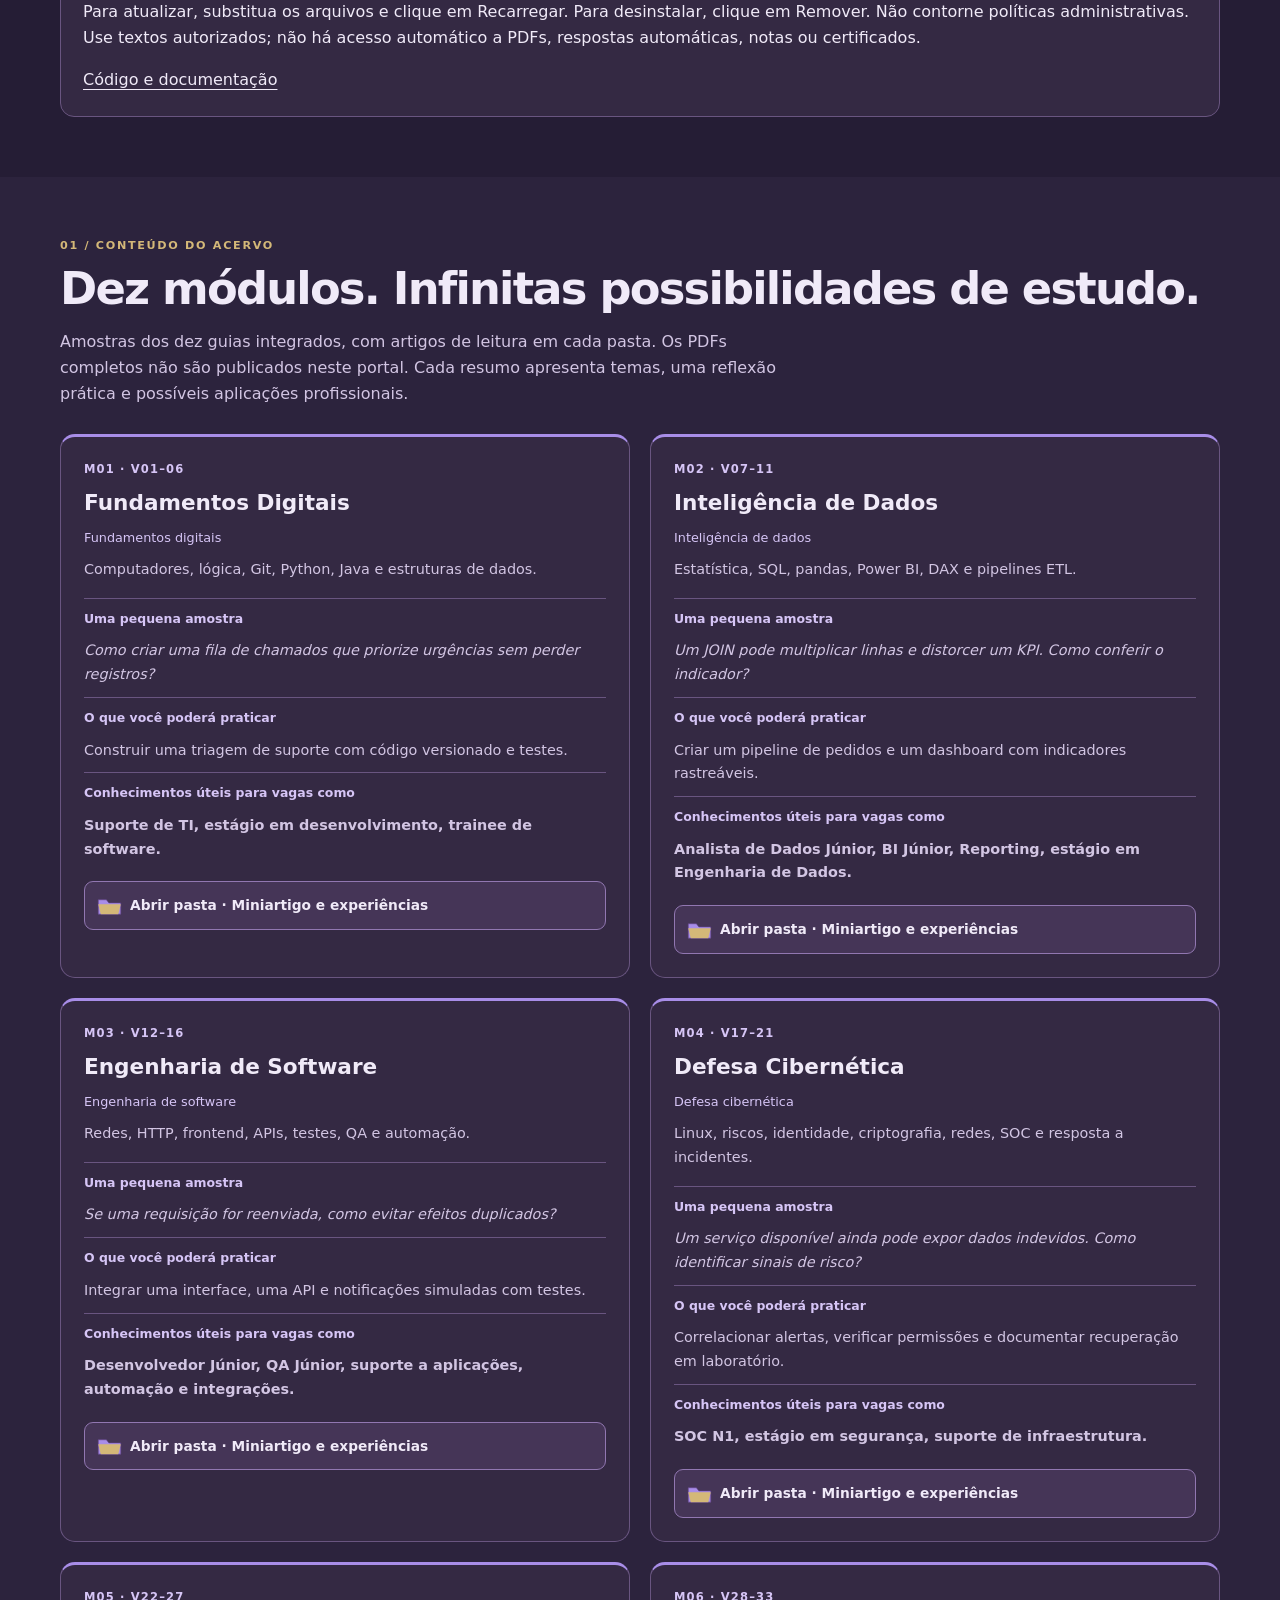
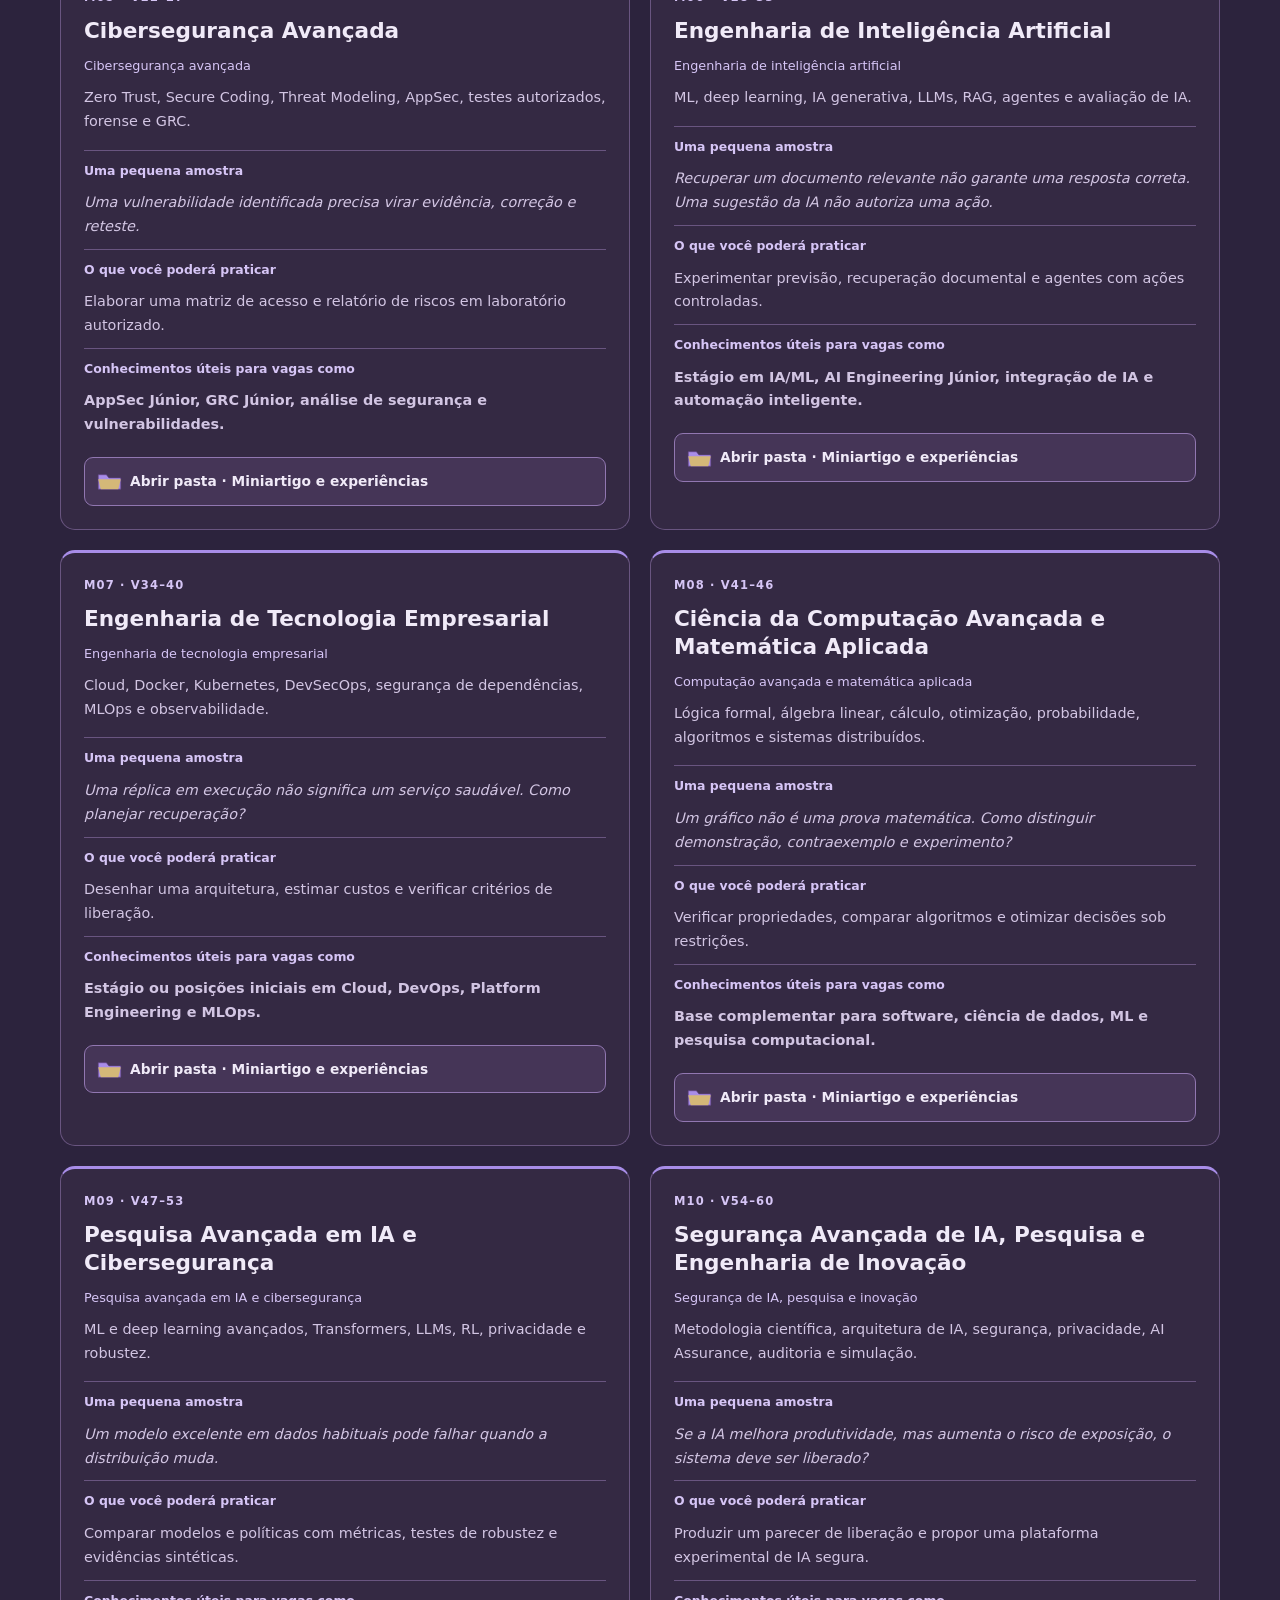
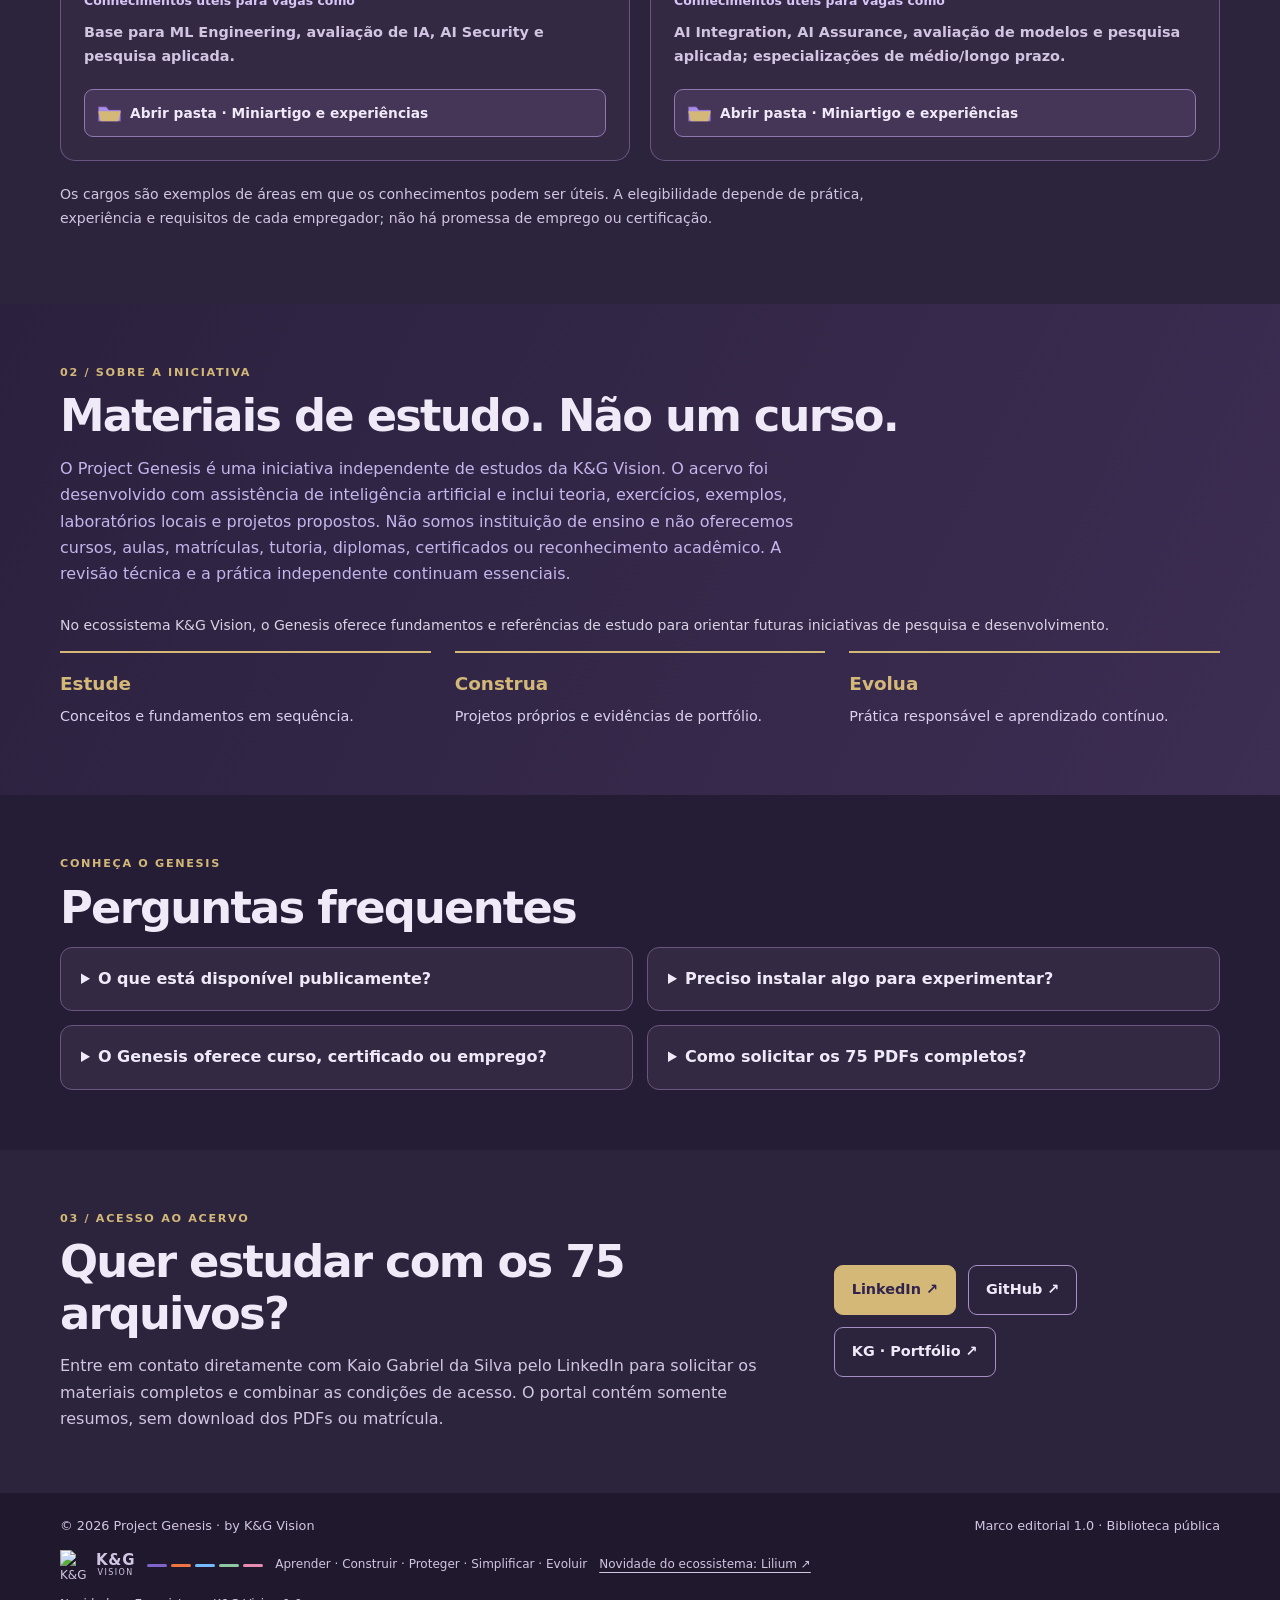
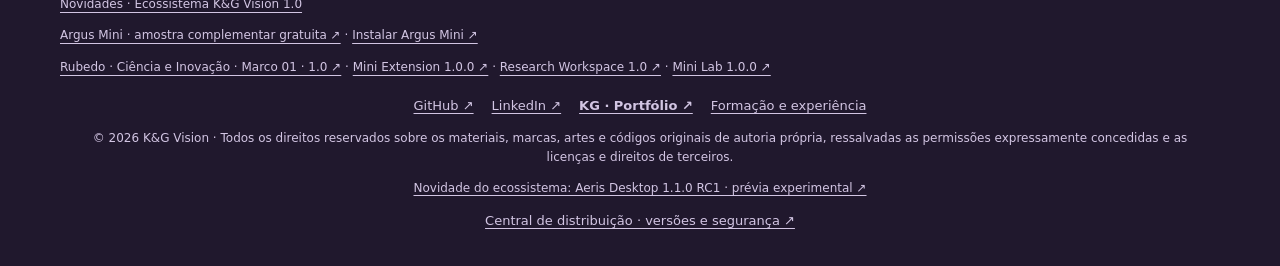
==== commit 2a247cbc: "Launch Milestone 04 local learning journey and pause repetitive academic review" ====
--- a/index.html
+++ b/index.html
@@ -104,7 +104,7 @@
 @media(max-width:1050px){.kg-site-header .kg-mainbar{grid-template-columns:minmax(0,1fr) max-content;gap:8px 16px;padding:12px 24px}.kg-site-header .kg-language{grid-column:2}.kg-site-header nav.kg-local-nav{grid-row:2;grid-column:1/-1;justify-content:flex-start;justify-content:safe center;padding:4px 0}}
 @media(max-width:650px){.kg-site-header .kg-mainbar{padding:12px 18px;gap:8px 12px}.kg-site-header .kg-project-brand>img,.kg-site-header .kg-project-brand>svg{width:40px;height:40px}.kg-site-header .kg-brand-text>strong{font-size:20px}.kg-site-header nav.kg-local-nav{gap:14px}.kg-site-header .kg-language button{min-width:44px;min-height:44px;padding:8px 11px}}
 </style>
-<style id="graal-experience-v1">#graal-skip-link{position:fixed!important;top:8px!important;left:12px!important;transform:translateY(calc(-100% - 20px));z-index:10000!important;background:#101B2B!important;color:#EDF4FF!important;padding:12px 16px!important;border:2px solid #EDF4FF!important;border-radius:6px;text-decoration:underline;max-width:calc(100% - 24px)}#graal-skip-link:focus{transform:none;outline:3px solid #EDF4FF!important;outline-offset:3px}#graal-skip-link:not(:focus){pointer-events:none}</style></head><body><a id="graal-skip-link" class="skip" href="#main" data-pt="Ir ao conteúdo" data-en="Skip to content">Ir ao conteúdo</a><header class="kg-site-header" data-project="genesis" style="--kg-eco-bg:#241A3A;--kg-eco-line:#69558D;--kg-eco-muted:#C5B5ED;--kg-eco-active:#41315E;--kg-head-bg:#30234D;--kg-head-ink:#F5F2FA;--kg-head-muted:#D4B878;--kg-head-line:#69558D;--kg-lang-bg:#D4B878;--kg-lang-ink:#30234D;--kg-focus:#D4B878"><nav class="kg-graal-bar" aria-label="K&amp;G Vision ecosystem"><div class="kg-graal-inner"><a href="https://kgasil.github.io/" style="--graal-accent:#EDF4FF"><img class="kg-graal-shield" src="https://kgasil.github.io/assets/kg-symbol.svg" width="20" height="22" alt="">K&amp;G Vision</a><a href="https://kgasil.github.io/genesis/" style="--graal-accent:#C5B5ED" aria-current="page"><i class="kg-graal-dot" aria-hidden="true"></i>Genesis</a><a href="https://kgasil.github.io/rubedo/" style="--graal-accent:#FFAD72"><i class="kg-graal-dot" aria-hidden="true"></i>Rubedo</a><a href="https://kgasil.github.io/argus/" style="--graal-accent:#75BAFF"><i class="kg-graal-dot" aria-hidden="true"></i>Argus</a><a href="https://kgasil.github.io/aeris/" style="--graal-accent:#9BD2AB"><i class="kg-graal-dot" aria-hidden="true"></i>Aeris</a><a href="https://kgasil.github.io/lilium/" style="--graal-accent:#F4A2C3"><i class="kg-graal-dot" aria-hidden="true"></i>Lilium</a></div></nav><div class="kg-mainbar"><a class="kg-project-brand" href="#inicio" aria-label="Project Genesis"><img src="assets/genesis-symbol.svg" alt=""><span class="kg-brand-text"><small>PROJECT</small><strong>GENESIS</strong><small>by K&amp;G Vision</small></span></a><nav class="kg-local-nav" aria-label="Navigation"><a href="biblioteca.html" data-pt="Biblioteca" data-en="Library">Biblioteca</a><a href="#guias" data-pt="Módulos" data-en="Modules">Módulos</a><a href="#sobre" data-pt="Sobre" data-en="About">Sobre</a><a href="#contato" data-pt="Contato" data-en="Contact">Contato</a></nav><div class="kg-language" aria-label="Language"><button id="pt" type="button" aria-pressed="true" aria-label="Português (Brasil)">PT</button><button id="en" type="button" aria-pressed="false" aria-label="English">EN</button></div></div></header>
+<style id="graal-experience-v1">#graal-skip-link{position:fixed!important;top:8px!important;left:12px!important;transform:translateY(calc(-100% - 20px));z-index:10000!important;background:#101B2B!important;color:#EDF4FF!important;padding:12px 16px!important;border:2px solid #EDF4FF!important;border-radius:6px;text-decoration:underline;max-width:calc(100% - 24px)}#graal-skip-link:focus{transform:none;outline:3px solid #EDF4FF!important;outline-offset:3px}#graal-skip-link:not(:focus){pointer-events:none}</style></head><body><a id="graal-skip-link" class="skip" href="#main" data-pt="Ir ao conteúdo" data-en="Skip to content">Ir ao conteúdo</a><header class="kg-site-header" data-project="genesis" style="--kg-eco-bg:#241A3A;--kg-eco-line:#69558D;--kg-eco-muted:#C5B5ED;--kg-eco-active:#41315E;--kg-head-bg:#30234D;--kg-head-ink:#F5F2FA;--kg-head-muted:#D4B878;--kg-head-line:#69558D;--kg-lang-bg:#D4B878;--kg-lang-ink:#30234D;--kg-focus:#D4B878"><nav class="kg-graal-bar" aria-label="K&amp;G Vision ecosystem"><div class="kg-graal-inner"><a href="https://kgasil.github.io/" style="--graal-accent:#EDF4FF"><img class="kg-graal-shield" src="https://kgasil.github.io/assets/kg-symbol.svg" width="20" height="22" alt="">K&amp;G Vision</a><a href="https://kgasil.github.io/genesis/" style="--graal-accent:#C5B5ED" aria-current="page"><i class="kg-graal-dot" aria-hidden="true"></i>Genesis</a><a href="https://kgasil.github.io/rubedo/" style="--graal-accent:#FFAD72"><i class="kg-graal-dot" aria-hidden="true"></i>Rubedo</a><a href="https://kgasil.github.io/argus/" style="--graal-accent:#75BAFF"><i class="kg-graal-dot" aria-hidden="true"></i>Argus</a><a href="https://kgasil.github.io/aeris/" style="--graal-accent:#9BD2AB"><i class="kg-graal-dot" aria-hidden="true"></i>Aeris</a><a href="https://kgasil.github.io/lilium/" style="--graal-accent:#F4A2C3"><i class="kg-graal-dot" aria-hidden="true"></i>Lilium</a></div></nav><div class="kg-mainbar"><a class="kg-project-brand" href="#inicio" aria-label="Project Genesis"><img src="assets/genesis-symbol.svg" alt=""><span class="kg-brand-text"><small>PROJECT</small><strong>GENESIS</strong><small>by K&amp;G Vision</small></span></a><nav class="kg-local-nav" aria-label="Navigation"><a href="biblioteca.html" data-pt="Biblioteca" data-en="Library">Biblioteca</a><a href="jornada.html" data-pt="Jornada de estudos" data-en="Learning journey">Jornada de estudos</a><a href="#guias" data-pt="Módulos" data-en="Modules">Módulos</a><a href="#sobre" data-pt="Sobre" data-en="About">Sobre</a><a href="#contato" data-pt="Contato" data-en="Contact">Contato</a></nav><div class="kg-language" aria-label="Language"><button id="pt" type="button" aria-pressed="true" aria-label="Português (Brasil)">PT</button><button id="en" type="button" aria-pressed="false" aria-label="English">EN</button></div></div></header>
 <main id="main" tabindex="-1"><section id="inicio" class="hero"><div class="wrap hero-grid"><div><div class="status"><i></i><span data-pt="Marco 1.0 · Acervo e biblioteca pública" data-en="1.0 milestone · Editorial collection and public library">Marco 1.0 · Acervo e biblioteca pública</span></div><h1 data-pt="Sabedoria e Aplicação" data-en="Wisdom &amp; Application">Sabedoria e Aplicação</h1><p class="lead" data-pt="75 documentos completos de estudo, do primeiro contato com tecnologia à pesquisa aplicada em inteligência artificial e segurança. Explore dez módulos e descubra o que você pode construir com estudo e prática." data-en="75 complete self-study documents, from first steps in technology to applied AI and security research. Explore ten modules and discover what you can build through study and practice.">75 documentos completos de estudo, do primeiro contato com tecnologia à pesquisa aplicada em inteligência artificial e segurança. Explore dez módulos e descubra o que você pode construir com estudo e prática.</p><div class="actions"><a class="btn primary" href="biblioteca.html" data-pt="Abrir biblioteca interativa" data-en="Open interactive library">Abrir biblioteca interativa</a><a class="btn" href="#contato" data-pt="Solicitar os arquivos" data-en="Request the files">Solicitar os arquivos</a><a class="btn" href="mini/" data-pt="Genesis Mini ↗" data-en="Genesis Mini ↗">Genesis Mini ↗</a></div><div class="numbers"><div class="stat"><strong>75</strong><span data-pt="PDFs completos" data-en="Complete PDFs">PDFs completos</span></div><div class="stat"><strong>10</strong><span data-pt="Módulos de estudo" data-en="Study modules">Módulos de estudo</span></div><div class="stat"><strong>3.277</strong><span data-pt="Páginas no acervo" data-en="Pages in the collection">Páginas no acervo</span></div></div><p class="stat-note" data-pt="60 volumes temáticos, 10 guias integrados e 5 documentos complementares. 4.000 horas nominais de estudo autônomo, estimadas, não certificadas." data-en="60 topic volumes, 10 integrated guides and 5 companion documents. An estimated 4,000 nominal self-study hours, not certified.">60 volumes temáticos, 10 guias integrados e 5 documentos complementares. 4.000 horas nominais de estudo autônomo, estimadas, não certificadas.</p></div><div class="identity"><img src="assets/genesis-symbol.svg" alt="Project Genesis"><small>PROJECT</small><strong>GENESIS</strong><p>KNOWLEDGE · SCIENCE · EVOLUTION</p><small>by K&amp;G Vision</small></div></div></section>
 <section id="business-management" class="section dark"><div class="wrap"><div class="eyebrow">Marco 02 · Business &amp; Management</div><h2 data-pt="Duas vertentes de conhecimento" data-en="Two knowledge tracks">Duas vertentes de conhecimento</h2><p class="intro"><span data-pt="Acervo original preservado: 75 PDFs privados, 3.277 páginas e 4.000 horas nominais. Expansão: 40 edições privadas de trabalho, 2.003 páginas, em revisão acadêmica; 6.000 horas nominais no plano combinado, sem certificação." data-en="Original collection preserved: 75 private PDFs, 3,277 pages and 4,000 nominal hours. Expansion: 40 private working editions, 2,003 pages, under academic review; 6,000 nominal hours in the combined plan, not certified.">Acervo original preservado: 75 PDFs privados, 3.277 páginas e 4.000 horas nominais. Expansão: 40 edições privadas de trabalho, 2.003 páginas, em revisão acadêmica; 6.000 horas nominais no plano combinado, sem certificação.</span></p><div class="actions"><a class="btn" href="biblioteca.html"><span data-pt="Tecnologia e Ciência" data-en="Technology &amp; Science">Tecnologia e Ciência</span></a><a class="btn primary" href="business.html"><span data-pt="Negócios e Gestão · 5 áreas" data-en="Business &amp; Management · 5 areas">Negócios e Gestão · 5 áreas</span></a></div></div></section>
 <section id="biblioteca" class="section dark"><div class="wrap"><div class="eyebrow" data-pt="Biblioteca interativa" data-en="Interactive library">Biblioteca interativa</div><h2 data-pt="Aprender também é experimentar." data-en="Learning also means experimenting.">Aprender também é experimentar.</h2><p class="intro" data-pt="Abra o Volume 00 ou uma das dez pastas para ler uma pasta de miniartigo que explica o tema, seus fundamentos e aplicações e utilizar uma ferramenta simples. Explore desafios, busque assuntos e marque leituras no seu navegador. As ferramentas não enviam os dados digitados para um servidor." data-en="Open Volume 00 or one of ten folders to read a mini-article folder explaining the topic, foundations and applications and use a simple tool. Explore challenges, search topics and mark previews as read in your browser. The tools do not send entered data to a server.">Abra o Volume 00 ou uma das dez pastas para ler uma pasta de miniartigo que explica o tema, seus fundamentos e aplicações e utilizar uma ferramenta simples. Explore desafios, busque assuntos e marque leituras no seu navegador. As ferramentas não enviam os dados digitados para um servidor.</p><div class="values"><div class="value"><strong>00 · <span data-pt="Guia geral" data-en="General guide">Guia geral</span></strong><p data-pt="Planeje sua rotina de estudos." data-en="Plan your study routine.">Planeje sua rotina de estudos.</p><a href="biblioteca.html#m00"><span data-pt="Abrir Volume 00" data-en="Open Volume 00">Abrir Volume 00</span></a></div><div class="value"><strong>02 · Data Intelligence</strong><p data-pt="Experimente uma calculadora de KPI." data-en="Try a KPI calculator.">Experimente uma calculadora de KPI.</p><a href="biblioteca.html#m02"><span data-pt="Calcular indicador" data-en="Calculate KPI">Calcular indicador</span></a></div><div class="value"><strong>10 · AI Assurance</strong><p data-pt="Simule uma decisão de liberação." data-en="Simulate a release decision.">Simule uma decisão de liberação.</p><a href="biblioteca.html#m10"><span data-pt="Testar gate de IA" data-en="Try AI gate">Testar gate de IA</span></a></div></div><div class="actions" style="margin-top:28px"><a class="btn primary" href="biblioteca.html"><span data-pt="Explorar as 11 pastas e ferramentas" data-en="Explore all 11 folders and tools">Explorar as 11 pastas e ferramentas</span></a></div></div></section><section id="genesis-mini" class="section"><div class="wrap"><div class="eyebrow">GENESIS MINI · 0.1.0</div><h2 data-pt="Leia. Entenda. Pratique." data-en="Read. Understand. Practice.">Leia. Entenda. Pratique.</h2><p data-pt="Amostras complementares gratuitas de apoio ao estudo autônomo, sem alteração do marco original, acervo ou módulos. Não são cursos, tutoria ou certificação." data-en="Free complementary self-study aids, without changing the original milestone, collection or modules. Not courses, tutoring or certification.">Amostras complementares gratuitas de apoio ao estudo autônomo, sem alteração do marco original, acervo ou módulos. Não são cursos, tutoria ou certificação.</p><div style="display:grid;grid-template-columns:repeat(auto-fit,minmax(min(260px,100%),1fr));gap:16px"><article style="padding:22px;border:1px solid #dcd2ee;border-radius:14px"><h3>Genesis Mini Lab</h3><p data-pt="Leitura em blocos, estimativa de tempo, roteiro de resolução de exercícios e conferência numérica com referência fornecida pelo visitante." data-en="Reading blocks, estimated duration, exercise-solving checklist and numeric comparison with a visitor-supplied reference.">Leitura em blocos, estimativa de tempo, roteiro de resolução de exercícios e conferência numérica com referência fornecida pelo visitante.</p><a class="btn primary" href="mini/" data-pt="Abrir aplicativo ↗" data-en="Open application ↗">Abrir aplicativo ↗</a></article><article style="padding:22px;border:1px solid #dcd2ee;border-radius:14px"><h3>Genesis Mini Extension</h3><p data-pt="Apoio à leitura e organização da resolução de exercícios no navegador. Processamento local e sem permissões especiais." data-en="Reading and exercise organization in the browser. Local processing and no special permissions.">Apoio à leitura e organização da resolução de exercícios no navegador. Processamento local e sem permissões especiais.</p><div class="actions"><a class="btn" href="https://kgasil.github.io/genesis/mini/" data-pt="Usar Mini Lab no navegador ↗" data-en="Use Mini Lab in your browser ↗">Usar Mini Lab no navegador ↗</a><a class="btn" href="#instalar-extensao" data-pt="Como instalar ↗" data-en="Installation guide ↗">Como instalar ↗</a></div></article></div><div id="instalar-extensao" style="margin-top:24px;border:1px solid #dcd2ee;border-radius:14px;padding:22px"><aside role="alert" aria-label="Security alert" style="margin:24px 0;padding:22px;border:2px solid currentColor;border-radius:12px;line-height:1.65"><strong style="display:block;font-size:20px;margin-bottom:12px" data-pt="AVISO IMPORTANTE DE SEGURANÇA" data-en="IMPORTANT SECURITY NOTICE">AVISO IMPORTANTE DE SEGURANÇA</strong><p data-pt="O Microsoft Defender detectou o pacote ZIP 0.1.0 como Trojan:Script/Ulthar.A!ml (ThreatID 2147751841), com alerta grave, e removeu o arquivo. A amostra foi submetida à Microsoft em 26/11/2026 para análise oficial; o parecer permanece pendente. Não há confirmação de falso positivo ou liberação. Nunca recomendamos desativar o Windows Defender, ignorar alertas ou restaurar arquivos em quarentena. A instalação permanece suspensa; o laboratório web está disponível sem instalação." data-en="Microsoft Defender detected the 0.1.0 ZIP as Trojan:Script/Ulthar.A!ml (ThreatID 2147751841), rated severe, and removed the file. The sample was submitted to Microsoft on November 26, 2026 for official review; the verdict is pending. No false-positive determination or clearance has been confirmed. We never recommend disabling Windows Defender, bypassing warnings or restoring quarantined files. Installation remains paused; the web lab is available without installation.">O Microsoft Defender detectou o pacote ZIP 0.1.0 como Trojan:Script/Ulthar.A!ml (ThreatID 2147751841), com alerta grave, e removeu o arquivo. A amostra foi submetida à Microsoft em 26/11/2026 para análise oficial; o parecer permanece pendente. Não há confirmação de falso positivo ou liberação. Nunca recomendamos desativar o Windows Defender, ignorar alertas ou restaurar arquivos em quarentena. A instalação permanece suspensa; o laboratório web está disponível sem instalação.</p><a class="btn" href="https://github.com/Kgasil/genesis/issues/1" data-pt="Acompanhar investigação" data-en="Follow investigation">Acompanhar investigação</a></aside><h3 data-pt="Como instalar a extensão" data-en="How to install the extension">Como instalar a extensão</h3><aside class="kg-distribution-notice" role="note" style="margin:22px 0;padding:16px 18px;border:1px solid currentColor;border-radius:10px;font-size:13px;line-height:1.65;max-width:900px;overflow-wrap:anywhere"><strong style="display:block;margin-bottom:6px;font-size:14px" data-pt="Segurança e assinatura digital" data-en="Security and digital signing">Segurança e assinatura digital</strong><p style="margin:0 0 8px" data-pt="As extensões atuais são distribuídas manualmente, fora das lojas oficiais, e os instaladores Windows disponíveis ainda não possuem assinatura digital de editor confiável. O navegador ou o SmartScreen pode exibir avisos de procedência ou reputação. Isso não significa necessariamente que exista uma ameaça, mas também não comprova a segurança do arquivo. A assinatura e a distribuição pelas lojas oficiais são objetivos futuros; neste momento, ainda não são viáveis para a iniciativa independente. Se o antivírus identificar uma ameaça, interrompa a instalação, não ignore o alerta e informe a detecção no GitHub. Use somente os canais oficiais." data-en="Current extensions are distributed manually outside official stores, and available Windows installers do not yet have a trusted publisher digital signature. The browser or SmartScreen may show origin or reputation warnings. This does not necessarily indicate a threat, but it does not establish file safety either. Signing and official store distribution are future goals and are not currently feasible for this independent initiative. If antivirus software detects a threat, stop installation, do not bypass the warning, and report the detection on GitHub. Use official channels only.">As extensões atuais são distribuídas manualmente, fora das lojas oficiais, e os instaladores Windows disponíveis ainda não possuem assinatura digital de editor confiável. O navegador ou o SmartScreen pode exibir avisos de procedência ou reputação. Isso não significa necessariamente que exista uma ameaça, mas também não comprova a segurança do arquivo. A assinatura e a distribuição pelas lojas oficiais são objetivos futuros; neste momento, ainda não são viáveis para a iniciativa independente. Se o antivírus identificar uma ameaça, interrompa a instalação, não ignore o alerta e informe a detecção no GitHub. Use somente os canais oficiais.</p><a href="https://github.com/Kgasil/genesis/blob/main/SECURITY.md" style="color:inherit;text-decoration:underline;text-underline-offset:3px" data-pt="Política de segurança" data-en="Security policy">Política de segurança</a> · <a href="https://github.com/Kgasil/genesis/issues" style="color:inherit;text-decoration:underline;text-underline-offset:3px" data-pt="Relatar um alerta" data-en="Report a warning">Relatar um alerta</a></aside><p data-pt="Chrome ou Edge no computador. Prévia experimental; teste manual pendente, não publicada nas lojas." data-en="Desktop Chrome or Edge. Experimental preview; manual browser testing pending, not listed in stores.">Chrome ou Edge no computador. Prévia experimental; teste manual pendente, não publicada nas lojas.</p><ol><li data-pt="Baixe o ZIP de instalação e extraia em uma pasta permanente." data-en="Download and extract the installation ZIP to a permanent folder.">Baixe o ZIP de instalação e extraia em uma pasta permanente.</li><li data-pt="No Chrome, abra chrome://extensions/; no Edge, edge://extensions/." data-en="Open chrome://extensions/ in Chrome or edge://extensions/ in Edge.">No Chrome, abra chrome://extensions/; no Edge, edge://extensions/.</li><li data-pt="Ative o modo desenvolvedor, se permitido, e clique em Carregar sem compactação." data-en="Enable Developer mode, if permitted, and select Load unpacked.">Ative o modo desenvolvedor, se permitido, e clique em Carregar sem compactação.</li><li data-pt="Selecione a pasta que contém manifest.json, não o ZIP." data-en="Select the extracted folder containing manifest.json, not the ZIP.">Selecione a pasta que contém manifest.json, não o ZIP.</li><li data-pt="Abra Genesis Mini e cole um trecho autorizado ou enunciado. Experimente o exemplo." data-en="Open Genesis Mini and paste authorized reading material or an exercise. Try the example.">Abra Genesis Mini e cole um trecho autorizado ou enunciado. Experimente o exemplo.</li></ol><a class="btn" href="https://kgasil.github.io/genesis/mini/" data-pt="Usar Mini Lab no navegador ↗" data-en="Use Mini Lab in your browser ↗">Usar Mini Lab no navegador ↗</a><p data-pt="Para atualizar, substitua os arquivos e clique em Recarregar. Para desinstalar, clique em Remover. Não contorne políticas administrativas. Use textos autorizados; não há acesso automático a PDFs, respostas automáticas, notas ou certificados." data-en="To update, replace the files and click Reload. To uninstall, click Remove. Do not bypass administrative policies. Use authorized text; no automatic PDF access, generated answers, grades or certificates.">Para atualizar, substitua os arquivos e clique em Recarregar. Para desinstalar, clique em Remover. Não contorne políticas administrativas. Use textos autorizados; não há acesso automático a PDFs, respostas automáticas, notas ou certificados.</p><a href="https://github.com/Kgasil/genesis/tree/main/extension" data-pt="Código e documentação" data-en="Source and documentation">Código e documentação</a></div></div></section>
